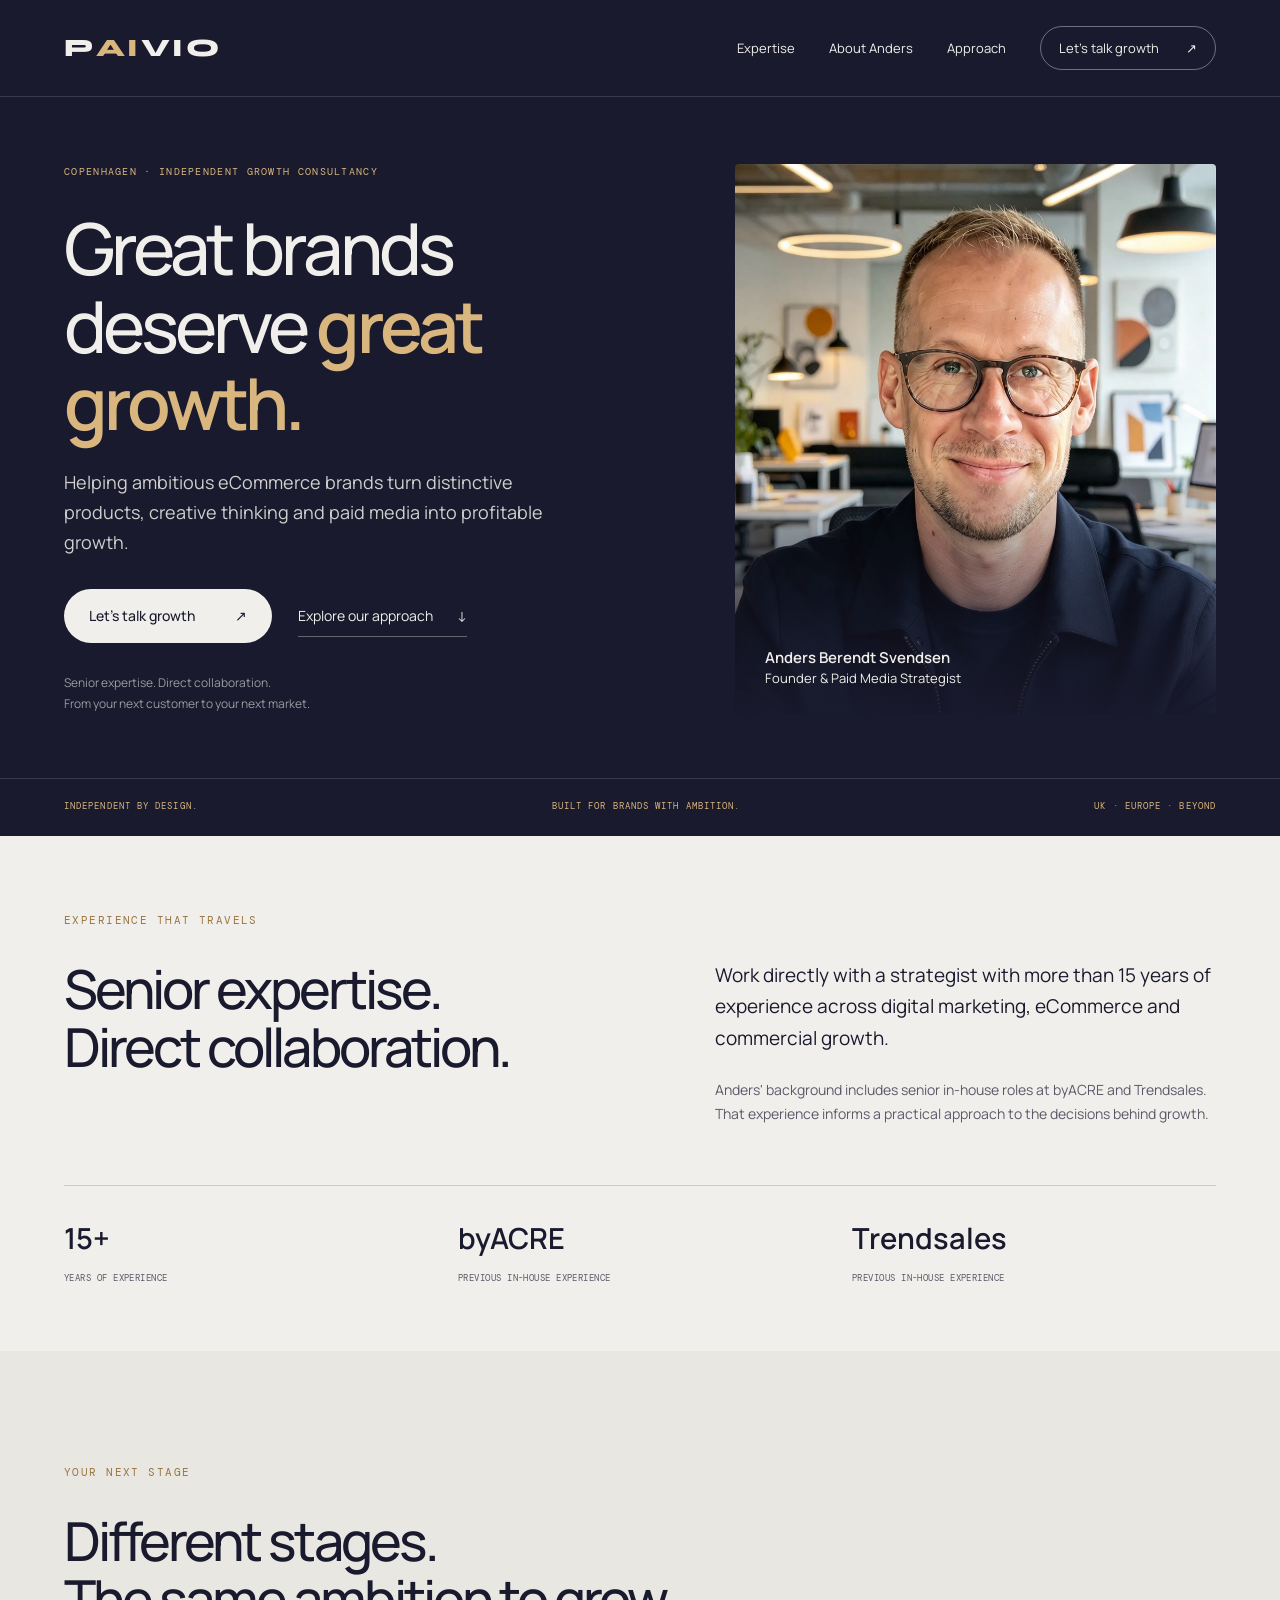
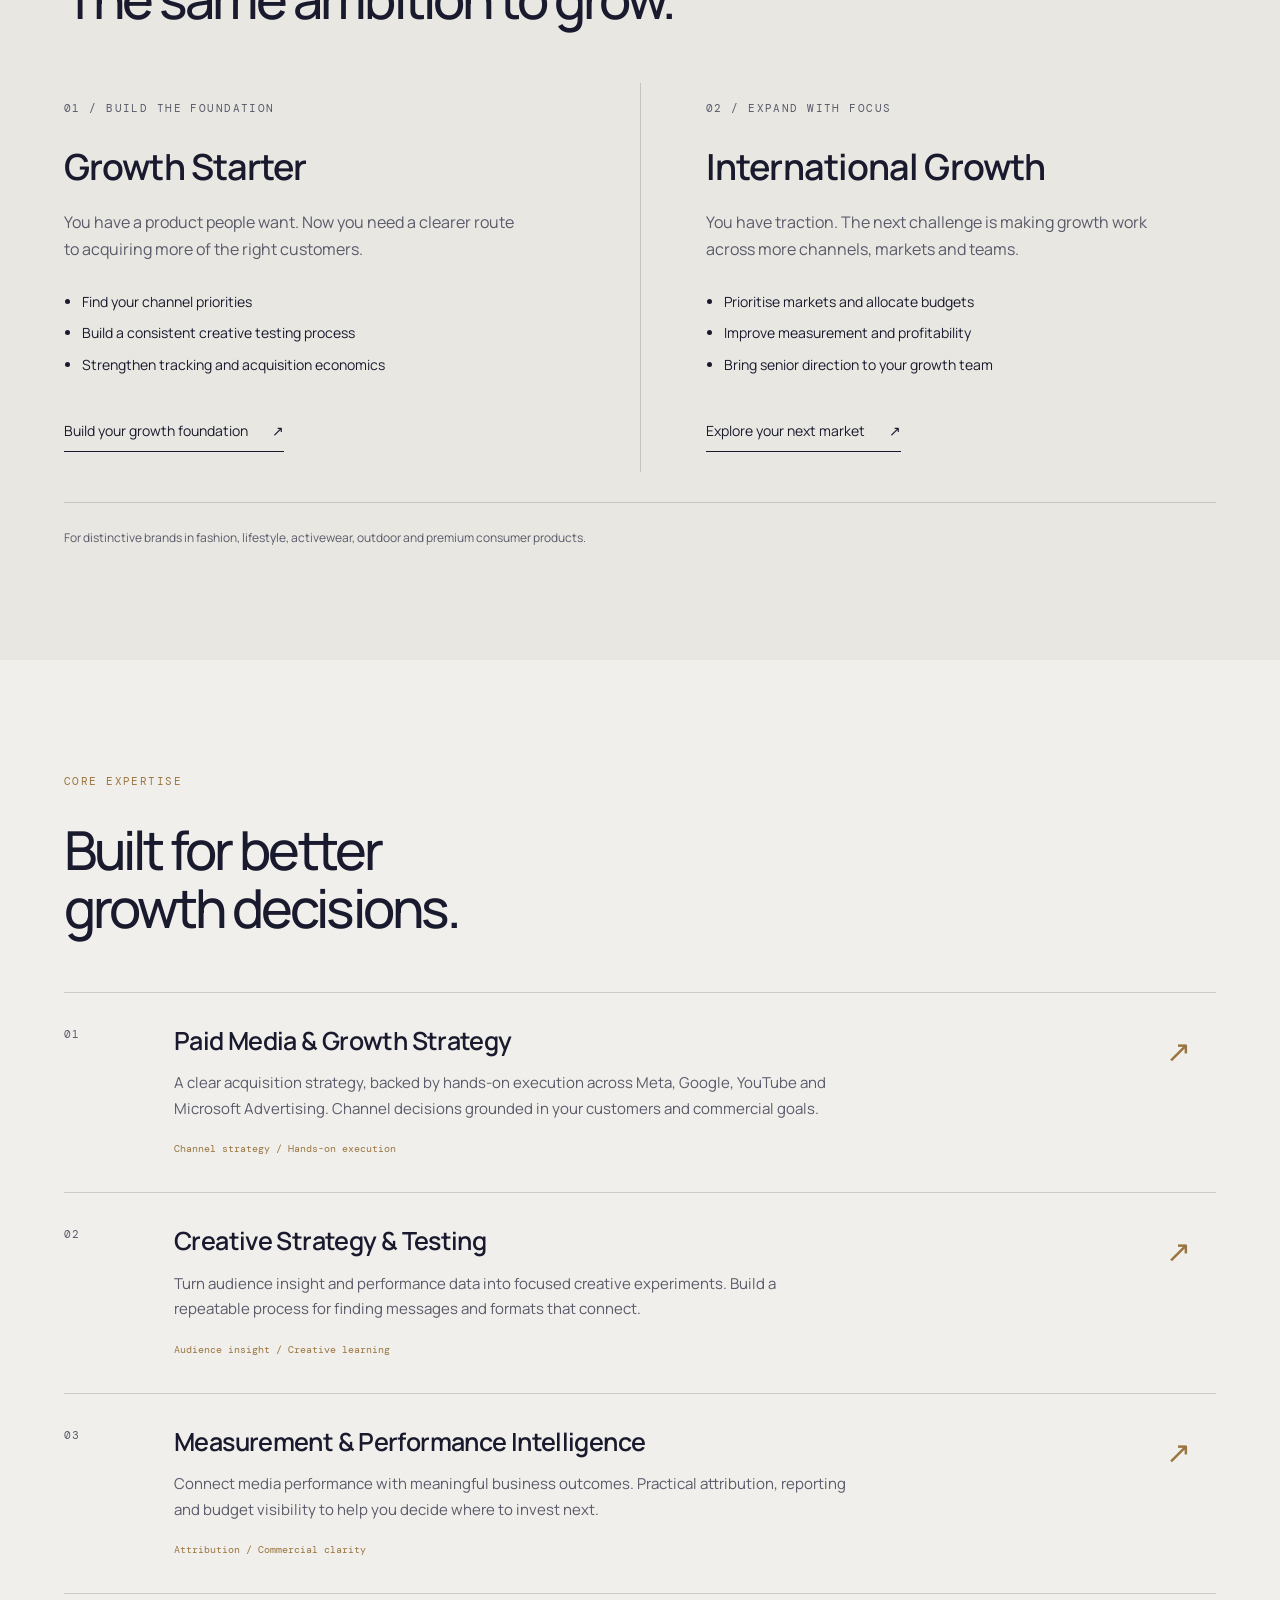
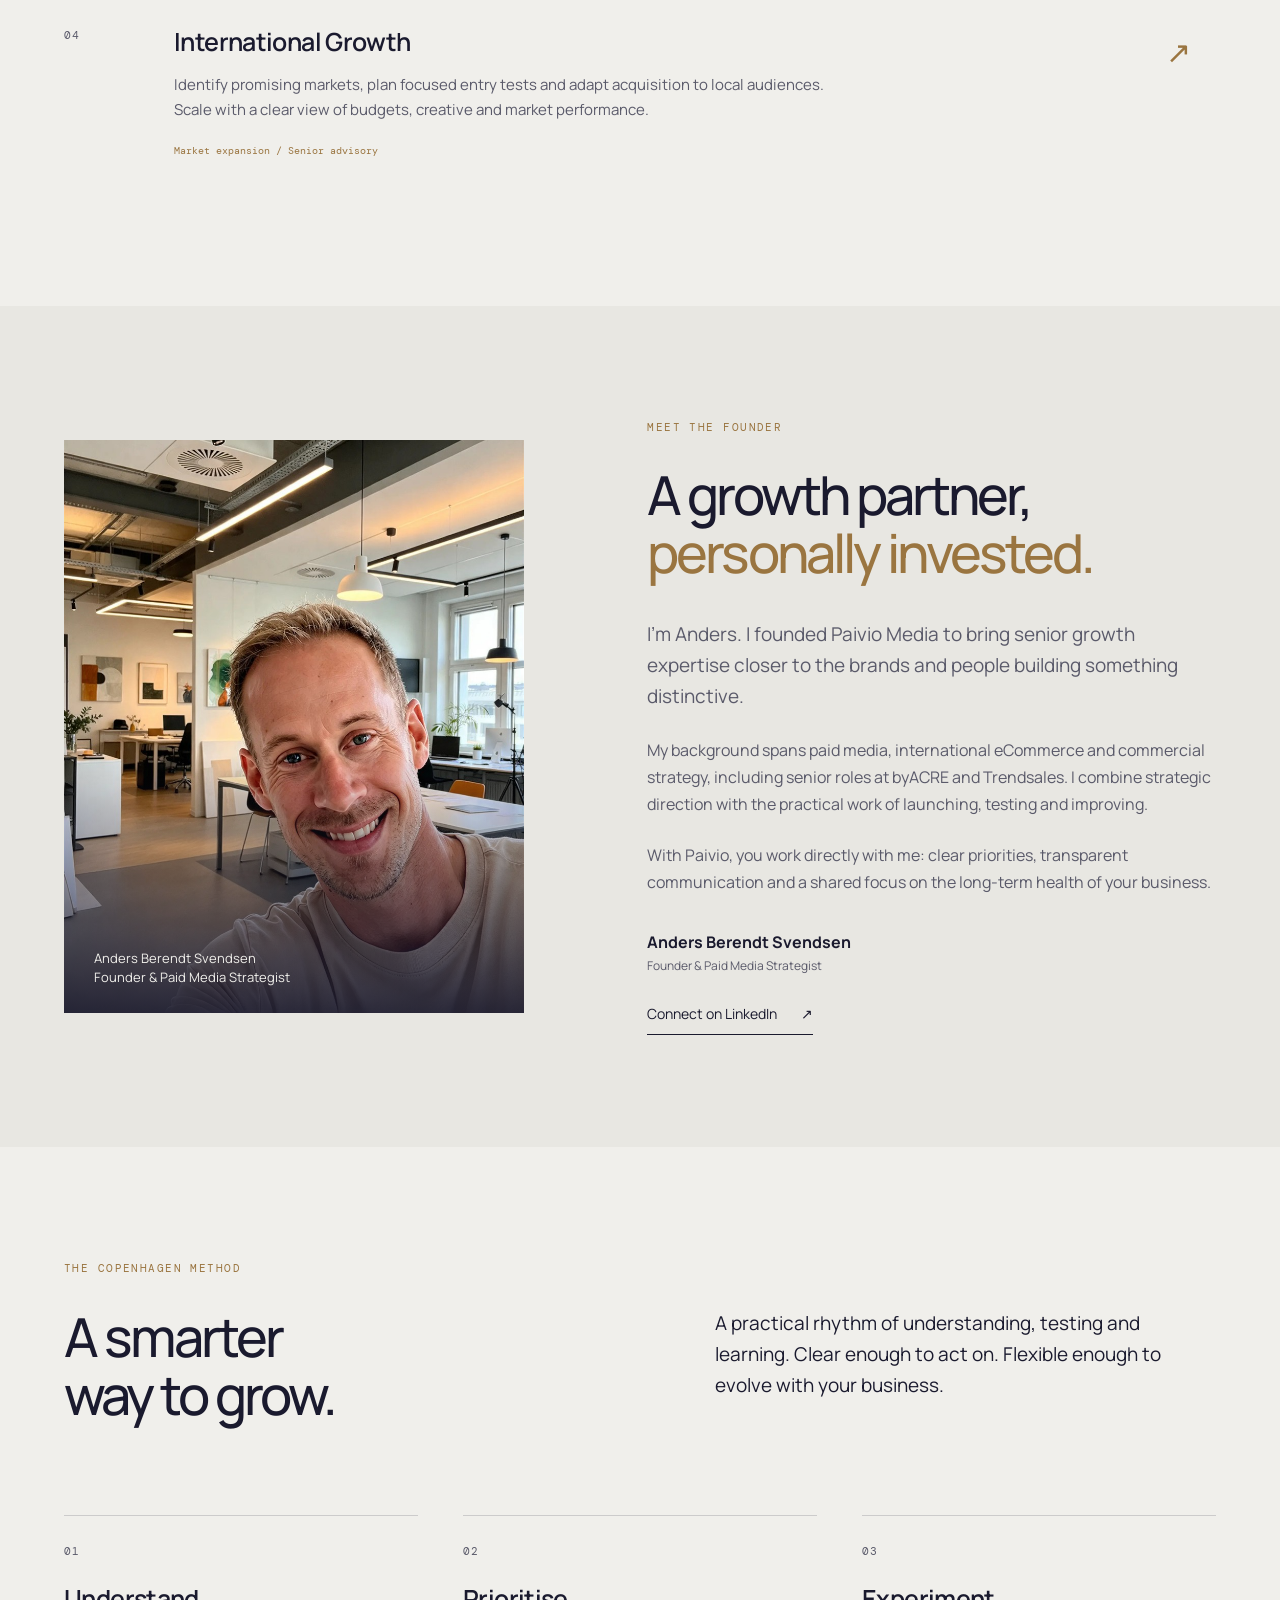
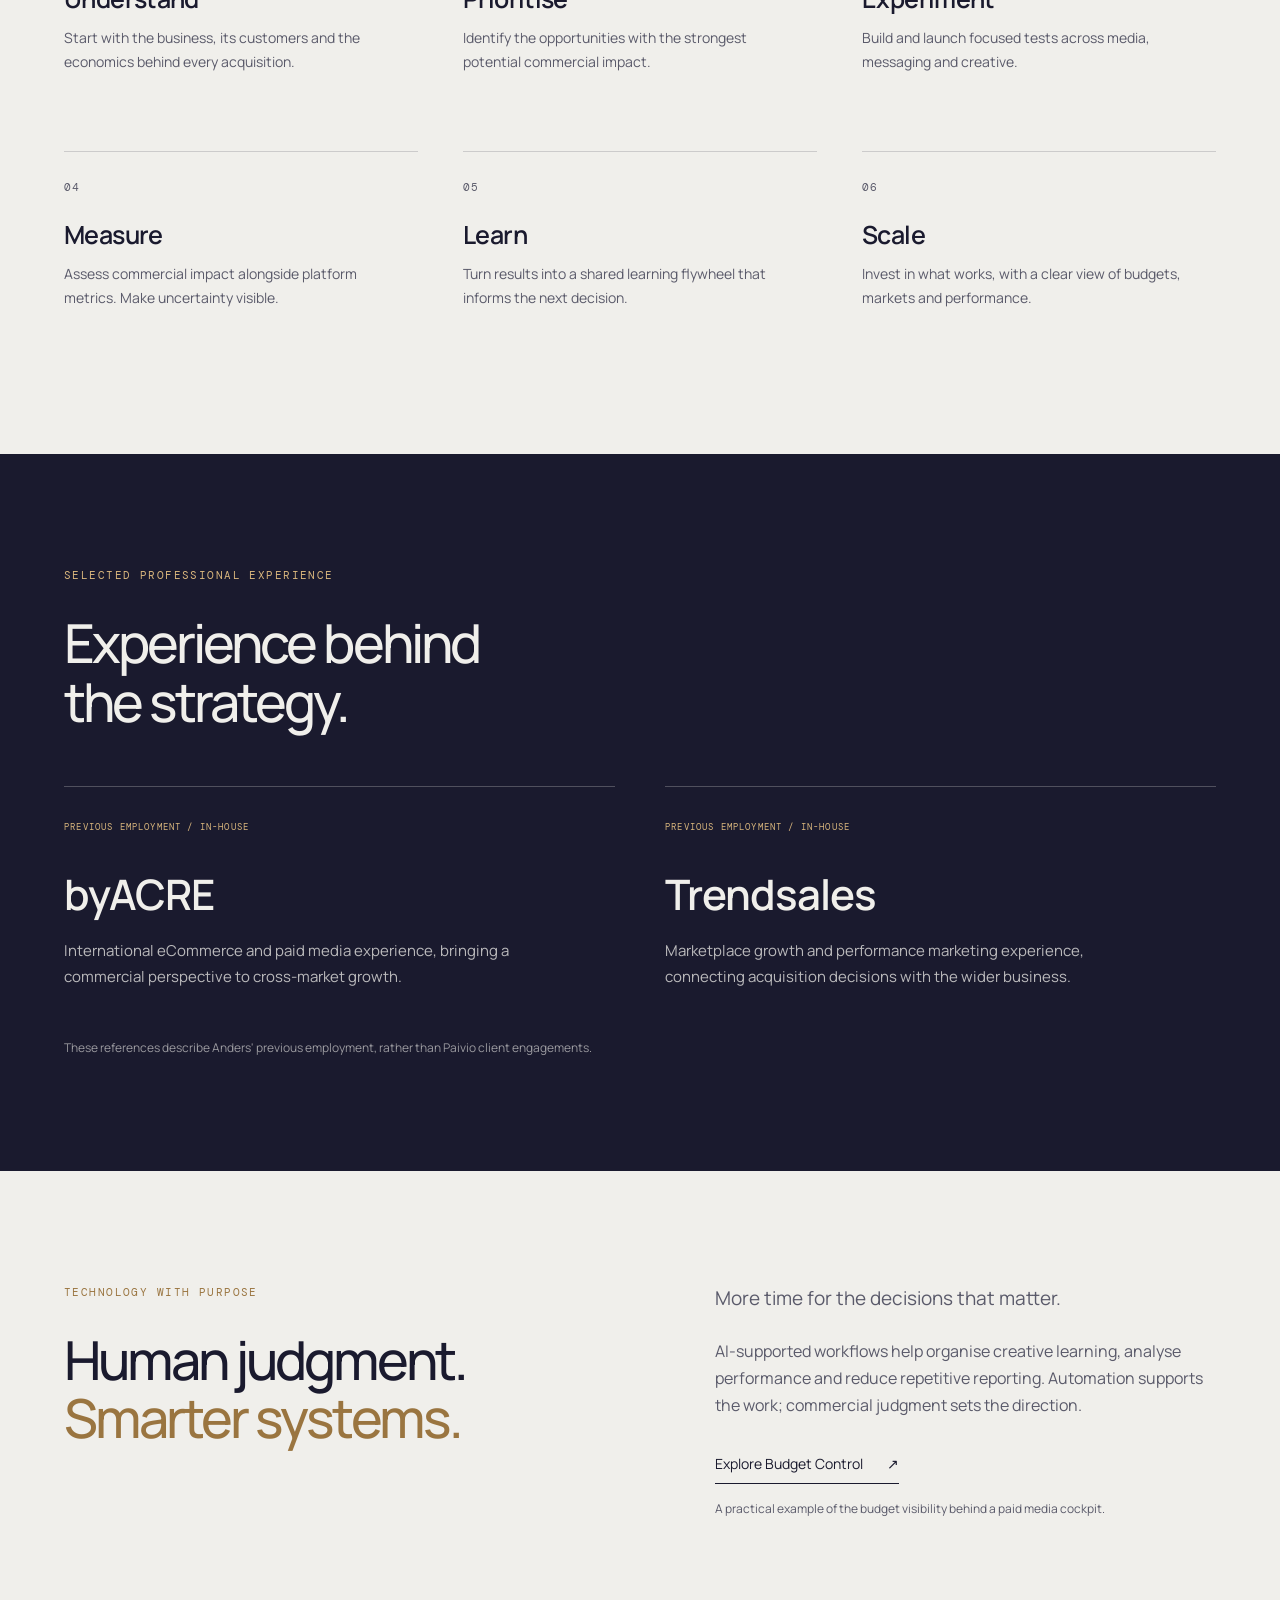
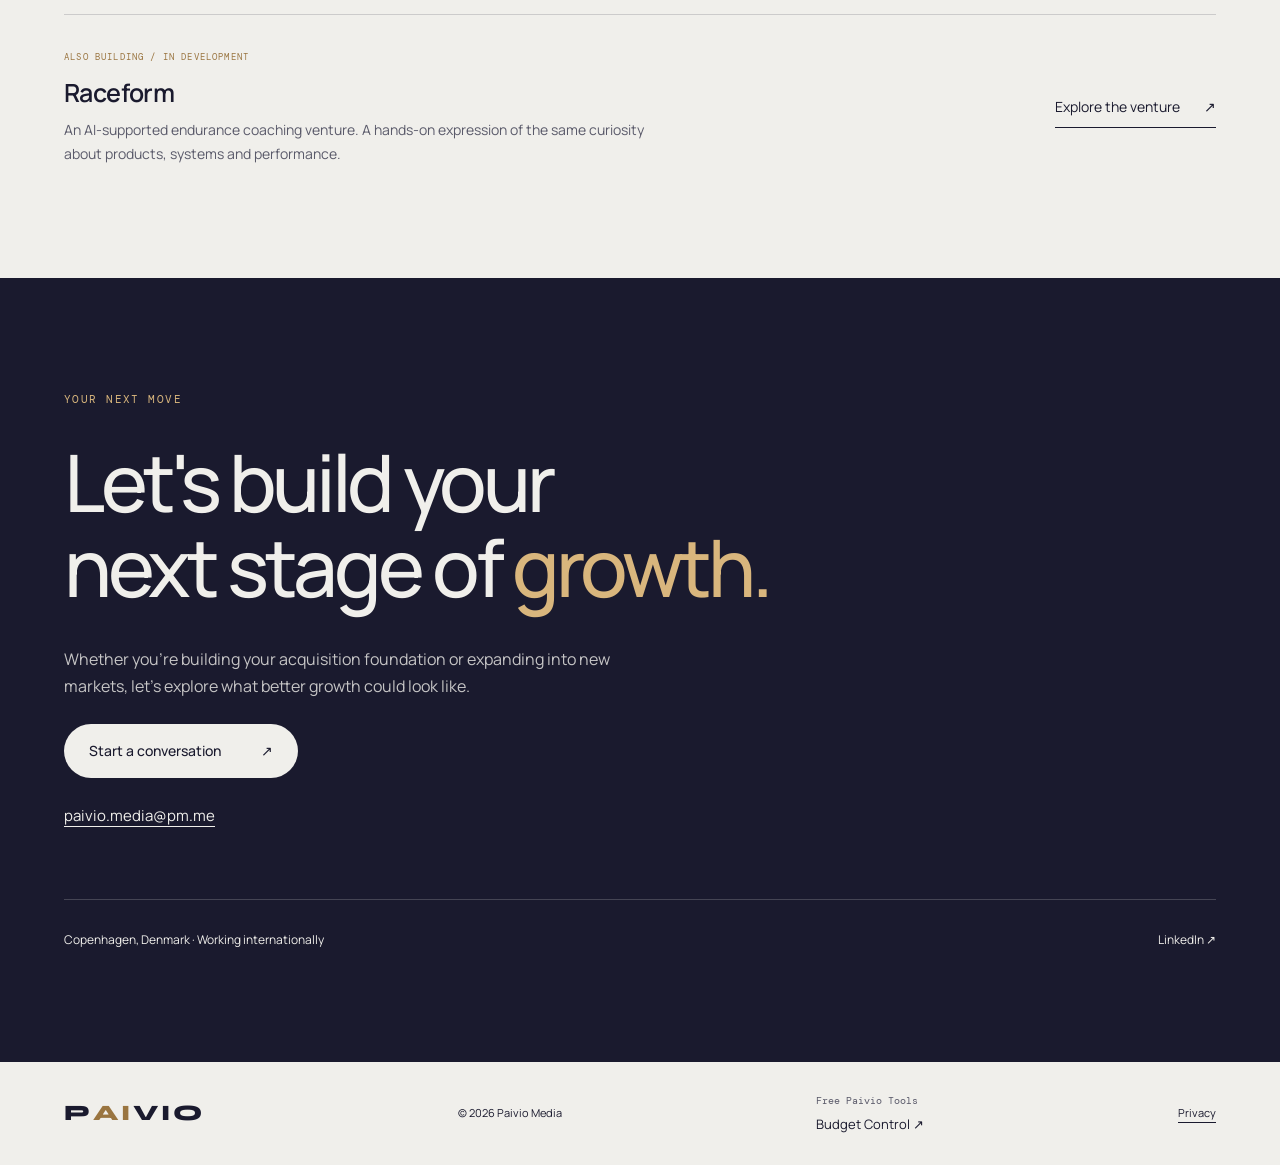
==== index.html @ 99020d85 "Add Free Paivio Tools footer link to Budget Control" ====
<!DOCTYPE html>
<html lang="en">
<head>
<meta charset="UTF-8">
<meta name="viewport" content="width=device-width, initial-scale=1.0">
<title>Paivio Media — Independent eCommerce Growth Consultancy</title>
<meta name="description" content="Founder-led paid media consultancy in Copenhagen. Senior eCommerce growth strategy, creative testing and international expansion for ambitious DTC brands.">
<link rel="icon" href="/favicon.png" type="image/png" sizes="512x512">
<link rel="shortcut icon" href="/favicon.png" type="image/png">
<link rel="apple-touch-icon" href="/apple-touch-icon.png">
<link rel="preconnect" href="https://fonts.googleapis.com">
<link href="https://fonts.googleapis.com/css2?family=Syne:wght@800&family=Manrope:wght@400;500;600;700;800&family=DM+Mono:wght@300;400&display=swap" rel="stylesheet">
<link rel="canonical" href="https://paiviomedia.com/">
<meta property="og:title" content="Paivio Media — Great brands deserve great growth.">
<meta property="og:description" content="Independent growth consultancy for ambitious eCommerce brands. Work directly with Anders Berendt Svendsen.">
<meta property="og:type" content="website"><meta property="og:url" content="https://paiviomedia.com/">
<meta name="twitter:card" content="summary">
<link rel="stylesheet" href="/assets/homepage.css">
<script type="application/ld+json">{"@context":"https://schema.org","@type":"Organization","name":"Paivio Media","url":"https://paiviomedia.com/","email":"paivio.media@pm.me","founder":{"@type":"Person","name":"Anders Berendt Svendsen","sameAs":"https://www.linkedin.com/in/andersberendt/"},"address":{"@type":"PostalAddress","addressLocality":"Copenhagen","addressCountry":"DK"}}</script>
</head>
<body><a class="skip" href="#main">Skip to content</a>
<header><nav aria-label="Main navigation"><a class="logo" href="#" aria-label="Paivio home"><span>P</span><span class="gold">AI</span><span>VIO</span></a><button class="menu" aria-expanded="false" aria-controls="navigation">Menu <span>+</span></button><div id="navigation"><a href="#expertise">Expertise</a><a href="#about">About Anders</a><a href="#approach">Approach</a><a class="nav-cta" href="#contact">Let's talk growth <span>↗</span></a></div></nav></header>
<main id="main">
<section class="hero"><div class="hero-inner wrap"><div class="hero-copy"><p class="eyebrow">Copenhagen · Independent growth consultancy</p><h1>Great brands<br>deserve <em>great<br>growth.</em></h1><p class="intro">Helping ambitious eCommerce brands turn distinctive products, creative thinking and paid media into profitable growth.</p><div class="actions"><a class="button light" href="#contact">Let's talk growth <span>↗</span></a><a class="text-link" href="#approach">Explore our approach <span>↓</span></a></div><p class="hero-note">Senior expertise. Direct collaboration.<br>From your next customer to your next market.</p></div><figure class="portrait hero-portrait has-photo"><img src="/assets/images/anders-hero.jpg" width="900" height="1120" alt="Anders Berendt Svendsen wearing a dark shirt" fetchpriority="high"><figcaption><span>Anders Berendt Svendsen</span><span>Founder &amp; Paid Media Strategist</span></figcaption></figure></div><div class="hero-base wrap"><span>Independent by design.</span><span>Built for brands with ambition.</span><span>UK · Europe · Beyond</span></div></section>
<section class="credibility wrap"><p class="eyebrow">Experience that travels</p><div class="credibility-grid"><h2>Senior expertise.<br>Direct collaboration.</h2><div><p class="body">Work directly with a strategist with more than 15 years of experience across digital marketing, eCommerce and commercial growth.</p><p class="muted">Anders' background includes senior in-house roles at byACRE and Trendsales. That experience informs a practical approach to the decisions behind growth.</p></div></div><div class="experience-strip"><span>15+ <small>years of experience</small></span><span>byACRE <small>previous in-house experience</small></span><span>Trendsales <small>previous in-house experience</small></span></div></section>
<section class="pathways section"><div class="wrap"><p class="eyebrow">Your next stage</p><h2>Different stages.<br>The same ambition to grow.</h2><div class="path-grid"><article><span class="index">01 / Build the foundation</span><h3>Growth Starter</h3><p>You have a product people want. Now you need a clearer route to acquiring more of the right customers.</p><ul><li>Find your channel priorities</li><li>Build a consistent creative testing process</li><li>Strengthen tracking and acquisition economics</li></ul><a class="text-link" href="mailto:paivio.media@pm.me?subject=Growth%20Starter">Build your growth foundation <span>↗</span></a></article><article><span class="index">02 / Expand with focus</span><h3>International Growth</h3><p>You have traction. The next challenge is making growth work across more channels, markets and teams.</p><ul><li>Prioritise markets and allocate budgets</li><li>Improve measurement and profitability</li><li>Bring senior direction to your growth team</li></ul><a class="text-link" href="mailto:paivio.media@pm.me?subject=International%20Growth">Explore your next market <span>↗</span></a></article></div><p class="sector-note">For distinctive brands in fashion, lifestyle, activewear, outdoor and premium consumer products.</p></div></section>
<section class="expertise section wrap" id="expertise"><div class="section-heading"><p class="eyebrow">Core expertise</p><h2>Built for better<br>growth decisions.</h2></div><div class="expertise-list"><article><span class="index">01</span><div><h3>Paid Media & Growth Strategy</h3><p>A clear acquisition strategy, backed by hands-on execution across Meta, Google, YouTube and Microsoft Advertising. Channel decisions grounded in your customers and commercial goals.</p><small>Channel strategy / Hands-on execution</small></div><span class="expertise-mark" aria-hidden="true">↗</span></article><article><span class="index">02</span><div><h3>Creative Strategy & Testing</h3><p>Turn audience insight and performance data into focused creative experiments. Build a repeatable process for finding messages and formats that connect.</p><small>Audience insight / Creative learning</small></div><span class="expertise-mark" aria-hidden="true">↗</span></article><article><span class="index">03</span><div><h3>Measurement & Performance Intelligence</h3><p>Connect media performance with meaningful business outcomes. Practical attribution, reporting and budget visibility to help you decide where to invest next.</p><small>Attribution / Commercial clarity</small></div><span class="expertise-mark" aria-hidden="true">↗</span></article><article><span class="index">04</span><div><h3>International Growth</h3><p>Identify promising markets, plan focused entry tests and adapt acquisition to local audiences. Scale with a clear view of budgets, creative and market performance.</p><small>Market expansion / Senior advisory</small></div><span class="expertise-mark" aria-hidden="true">↗</span></article></div></section>
<section class="founder section" id="about"><div class="wrap founder-grid"><figure class="portrait secondary has-photo"><img src="/assets/images/anders-founder.jpg" width="900" height="1120" alt="Anders Berendt Svendsen smiling, wearing a light shirt" loading="lazy"><figcaption><span>Anders Berendt Svendsen</span><span>Founder &amp; Paid Media Strategist</span></figcaption></figure><div><p class="eyebrow">Meet the founder</p><h2>A growth partner,<br><em>personally invested.</em></h2><p class="body">I'm Anders. I founded Paivio Media to bring senior growth expertise closer to the brands and people building something distinctive.</p><p>My background spans paid media, international eCommerce and commercial strategy, including senior roles at byACRE and Trendsales. I combine strategic direction with the practical work of launching, testing and improving.</p><p>With Paivio, you work directly with me: clear priorities, transparent communication and a shared focus on the long-term health of your business.</p><div class="signature"><strong>Anders Berendt Svendsen</strong><span>Founder &amp; Paid Media Strategist</span></div><a class="text-link" href="https://www.linkedin.com/in/andersberendt/" target="_blank" rel="noopener noreferrer">Connect on LinkedIn <span>↗</span></a></div></div></section>
<section class="approach section wrap" id="approach"><p class="eyebrow">The Copenhagen Method</p><div class="section-heading split"><h2>A smarter<br>way to grow.</h2><p class="body">A practical rhythm of understanding, testing and learning. Clear enough to act on. Flexible enough to evolve with your business.</p></div><ol class="method-grid"><li><span class="index">01</span><h3>Understand</h3><p>Start with the business, its customers and the economics behind every acquisition.</p></li><li><span class="index">02</span><h3>Prioritise</h3><p>Identify the opportunities with the strongest potential commercial impact.</p></li><li><span class="index">03</span><h3>Experiment</h3><p>Build and launch focused tests across media, messaging and creative.</p></li><li><span class="index">04</span><h3>Measure</h3><p>Assess commercial impact alongside platform metrics. Make uncertainty visible.</p></li><li><span class="index">05</span><h3>Learn</h3><p>Turn results into a shared learning flywheel that informs the next decision.</p></li><li><span class="index">06</span><h3>Scale</h3><p>Invest in what works, with a clear view of budgets, markets and performance.</p></li></ol></section>
<section class="work section"><div class="wrap"><p class="eyebrow">Selected professional experience</p><h2>Experience behind<br>the strategy.</h2><div class="work-grid"><article><span class="index">Previous employment / In-house</span><h3>byACRE</h3><p>International eCommerce and paid media experience, bringing a commercial perspective to cross-market growth.</p></article><article><span class="index">Previous employment / In-house</span><h3>Trendsales</h3><p>Marketplace growth and performance marketing experience, connecting acquisition decisions with the wider business.</p></article></div><p class="muted work-note">These references describe Anders' previous employment, rather than Paivio client engagements.</p></div></section>
<section class="systems section wrap"><div class="split"><div><p class="eyebrow">Technology with purpose</p><h2>Human judgment.<br><em>Smarter systems.</em></h2></div><div><p class="body">More time for the decisions that matter.</p><p>AI-supported workflows help organise creative learning, analyse performance and reduce repetitive reporting. Automation supports the work; commercial judgment sets the direction.</p><a class="text-link" href="/budget-control/">Explore Budget Control <span>↗</span></a><p class="tool-note">A practical example of the budget visibility behind a paid media cockpit.</p></div></div><aside class="venture"><div><p class="eyebrow">Also building / In development</p><h3>Raceform</h3><p>An AI-supported endurance coaching venture. A hands-on expression of the same curiosity about products, systems and performance.</p></div><a class="text-link" href="https://raceform.app/" target="_blank" rel="noopener noreferrer">Explore the venture <span>↗</span></a></aside></section>
<section class="contact section" id="contact"><div class="wrap"><p class="eyebrow">Your next move</p><h2>Let's build your<br>next stage of <em>growth.</em></h2><p>Whether you're building your acquisition foundation or expanding into new markets, let's explore what better growth could look like.</p><a class="button light" href="mailto:paivio.media@pm.me">Start a conversation <span>↗</span></a><a class="email" href="mailto:paivio.media@pm.me">paivio.media@pm.me</a><div class="contact-bottom"><span>Copenhagen, Denmark · Working internationally</span><a href="https://www.linkedin.com/in/andersberendt/" target="_blank" rel="noopener noreferrer">LinkedIn ↗</a></div></div></section>
</main><footer class="wrap"><a class="logo" href="#" aria-label="Paivio home"><span>P</span><span class="gold">AI</span><span>VIO</span></a><span>© 2026 Paivio Media</span><div class="footer-tools"><span>Free Paivio Tools</span><a href="/budget-control/">Budget Control ↗</a></div><a href="/privacy/">Privacy</a></footer>
<script src="/assets/homepage.js" defer></script></body></html>
---- assets/homepage.css ----
:root{--navy:#1a1a2e;--paper:#f0efeb;--soft:#e8e7e2;--gold:#d9b67d;--bronze:#9a7540;--muted:#5a5a6a;--line:rgba(26,26,46,.17)}*{box-sizing:border-box}html{scroll-behavior:smooth;scroll-padding-top:100px}body{margin:0;background:var(--paper);color:var(--navy);font-family:'Manrope',sans-serif;line-height:1.7}a{color:inherit;text-underline-offset:5px}button,a{-webkit-tap-highlight-color:transparent}a:focus-visible,button:focus-visible{outline:3px solid var(--bronze);outline-offset:6px}img{max-width:100%;display:block}.wrap{max-width:1376px;margin:auto;padding-left:64px;padding-right:64px}.section{padding-top:112px;padding-bottom:112px}.eyebrow,.index{font-family:'DM Mono',monospace;font-size:11px;letter-spacing:.13em;text-transform:uppercase}.eyebrow{color:var(--bronze);margin:0 0 30px}.index{color:var(--muted)}h1,h2,h3{font-family:'Manrope',sans-serif}.logo{font-family:'Syne',sans-serif}h1,h2,h3,p,figure{margin-top:0}h1,h2{letter-spacing:-.045em;line-height:1.05}h2{font-size:clamp(34px,4.2vw,58px);font-weight:600;margin-bottom:36px}h3{font-size:25px;line-height:1.25;letter-spacing:-.025em}em{font-style:normal;color:var(--bronze)}p{margin-bottom:24px}header{background:var(--navy);color:var(--paper)}nav{max-width:1376px;margin:auto;padding:26px 64px;display:flex;align-items:center;justify-content:space-between;border-bottom:1px solid rgba(240,239,235,.15)}.logo{display:inline-flex;text-decoration:none;font-weight:800;font-size:25px;letter-spacing:.1em}.gold{color:var(--gold)}#navigation{display:flex;align-items:center;gap:34px}#navigation a{font-size:13px;text-decoration:none}.nav-cta{border:1px solid rgba(240,239,235,.4);padding:10px 18px;border-radius:999px}.nav-cta span{margin-left:24px}.menu{display:none}.hero{background:var(--navy);color:var(--paper)}.hero-inner{display:grid;grid-template-columns:1.25fr 1fr;gap:70px;padding-top:66px;padding-bottom:64px;align-items:center}.hero .eyebrow{color:var(--gold);font-size:10px}.hero h1{font-size:clamp(48px,6.1vw,86px);font-weight:700;margin-bottom:26px}.hero h1 em{color:var(--gold)}.intro{font-size:18px;max-width:500px;color:#f0efeb;opacity:.85;line-height:1.65}.actions{display:flex;align-items:center;gap:26px;flex-wrap:wrap;margin-top:32px}.button{display:inline-flex;align-items:center;gap:40px;padding:15px 25px;border-radius:999px;text-decoration:none;font-weight:500;font-size:14px;transition:transform .2s}.button:hover{transform:translateY(-3px)}.light{background:var(--paper);color:var(--navy)}.text-link{display:inline-flex;align-items:center;justify-content:space-between;gap:24px;text-decoration:none;border-bottom:1px solid;padding:8px 0;font-size:14px}.hero .text-link{border-color:rgba(240,239,235,.35)}.hero-note{font-size:12px;margin:30px 0 0;opacity:.6}.portrait{position:relative;margin:0;overflow:hidden;background:var(--navy)}.hero-portrait{border-radius:180px 180px 4px 4px}.portrait img{width:100%;height:100%;object-fit:cover}.hero-portrait img{max-height:550px;object-fit:cover}.portrait figcaption{position:absolute;bottom:25px;left:30px;right:25px;color:var(--paper);font-size:13px;line-height:1.5}.portrait figcaption span{display:block}.portrait small{display:block;font-size:10px;opacity:.65;margin-top:10px}.hero-base{display:flex;justify-content:space-between;font-family:'DM Mono',monospace;text-transform:uppercase;font-size:9px;letter-spacing:.12em;padding-top:20px;padding-bottom:22px;border-top:1px solid rgba(240,239,235,.15);color:var(--gold)}.credibility{padding-top:75px;padding-bottom:65px}.credibility-grid,.split{display:grid;grid-template-columns:1.1fr 1fr;gap:100px}.body{font-size:19px;line-height:1.65}.muted{font-size:14px;color:var(--muted)}.experience-strip{display:grid;grid-template-columns:repeat(3,1fr);border-top:1px solid var(--line);padding-top:28px;margin-top:35px;gap:30px}.experience-strip>span{font-family:'Manrope',sans-serif;font-size:29px;font-weight:600}.experience-strip small{display:block;font-family:'DM Mono',monospace;font-weight:400;font-size:9px;text-transform:uppercase;letter-spacing:.05em;color:var(--muted);margin-top:8px}.pathways{background:var(--soft)}.path-grid{display:grid;grid-template-columns:1fr 1fr;margin-top:55px}.path-grid article{padding:10px 65px 20px 0}.path-grid article+article{border-left:1px solid var(--line);padding-left:65px;padding-right:0}.path-grid h3{font-size:36px;margin-top:24px;margin-bottom:20px}.path-grid p{max-width:450px;color:var(--muted)}ul{padding-left:18px;margin:26px 0;font-size:14px}li{padding-bottom:8px}.sector-note{font-size:12px;border-top:1px solid var(--line);padding-top:25px;margin:30px 0 0;color:var(--muted)}.expertise-list{margin-top:55px}.expertise-list article{display:grid;grid-template-columns:90px 1fr 50px;border-top:1px solid var(--line);padding:32px 0;gap:20px}.expertise-list h3{margin-bottom:14px}.expertise-list p{max-width:680px;color:var(--muted);font-size:15px;margin-bottom:12px}.expertise-list small{font-family:'DM Mono',monospace;font-size:10px;color:var(--bronze)}.expertise-mark{font-size:30px;color:var(--bronze)}.founder{background:var(--soft)}.founder-grid{display:grid;grid-template-columns:.85fr 1fr;gap:100px;align-items:center}.secondary{max-width:460px}.founder p:not(.eyebrow){color:var(--muted)}.signature{margin:32px 0 18px}.signature strong,.signature span{display:block}.signature span{font-size:12px;color:var(--muted)}.method-grid{display:grid;grid-template-columns:repeat(3,1fr);list-style:none;padding:0;gap:45px;margin:55px 0 0}.method-grid li{border-top:1px solid var(--line);padding-top:20px}.method-grid h3{margin:20px 0 12px}.method-grid p{font-size:14px;color:var(--muted);max-width:320px}.work{background:var(--navy);color:var(--paper)}.work .eyebrow{color:var(--gold)}.work-grid{display:grid;grid-template-columns:1fr 1fr;gap:50px;margin-top:55px}.work-grid article{border-top:1px solid rgba(240,239,235,.25);padding-top:24px}.work-grid .index{color:var(--gold);font-size:9px}.work-grid h3{font-size:42px;margin:30px 0 18px}.work-grid p{opacity:.75;max-width:450px;font-size:15px}.work-note{color:var(--paper);opacity:.6;font-size:12px;margin:25px 0 0}.systems .split>div>p:not(.eyebrow){color:var(--muted)}.tool-note{font-size:12px;margin-top:15px}.venture{border-top:1px solid var(--line);margin-top:70px;padding-top:35px;display:flex;align-items:center;justify-content:space-between;gap:50px}.venture .eyebrow{font-size:9px;margin-bottom:12px}.venture h3{margin-bottom:10px}.venture p:last-child{font-size:14px;color:var(--muted);max-width:590px;margin-bottom:0}.venture>a{white-space:nowrap}.contact{background:var(--navy);color:var(--paper)}.contact .eyebrow,.contact em{color:var(--gold)}.contact h2{font-size:clamp(40px,6.2vw,82px)}.contact p:not(.eyebrow){max-width:560px;opacity:.8}.email{display:block;width:fit-content;margin-top:25px;font-size:15px}.contact-bottom{display:flex;justify-content:space-between;border-top:1px solid rgba(240,239,235,.2);padding-top:30px;margin-top:70px;font-size:12px}.contact-bottom a{text-decoration:none}footer{display:flex;align-items:center;justify-content:space-between;padding-top:30px;padding-bottom:30px}footer span,footer>a:last-child{font-size:11px}footer .logo span{font-size:22px}footer .gold{color:var(--bronze)}.skip{position:fixed;top:-100px;left:20px;z-index:10;background:var(--paper);color:var(--navy);padding:10px}.skip:focus{top:10px}
@media(min-width:1500px){.hero-inner{padding-top:85px;padding-bottom:85px}}
@media(max-width:1000px){.wrap{padding-left:32px;padding-right:32px}nav{padding-left:32px;padding-right:32px}.hero-inner{gap:30px}.hero h1{font-size:58px}.hero .actions{gap:15px}.hero-portrait{border-radius:140px 140px 0 0}.split,.credibility-grid,.founder-grid{gap:45px}.section{padding-top:80px;padding-bottom:80px}#navigation{gap:20px}}
@media(max-width:700px){.wrap{padding-left:24px;padding-right:24px}.section{padding-top:65px;padding-bottom:65px}nav{padding:20px 24px;position:relative;flex-wrap:wrap}.menu{display:flex;gap:25px;border:0;background:none;color:var(--paper);font:inherit;font-size:13px;padding:8px}#navigation{display:none;width:100%;padding:25px 0 5px;align-items:stretch}#navigation.open{display:flex;flex-direction:column;gap:20px}#navigation .nav-cta{width:fit-content}.hero-inner{grid-template-columns:1fr;padding-top:45px;gap:35px;padding-bottom:35px}.hero h1{font-size:clamp(45px,12vw,75px)}.hero .eyebrow{font-size:9px;letter-spacing:.08em}.intro{font-size:17px}.hero-note{margin-top:25px}.hero-portrait{max-width:430px;width:100%;justify-self:center}.hero-portrait img{max-height:420px}.hero-base{font-size:8px;gap:15px}.hero-base span:nth-child(2){display:none}.credibility{padding-top:50px;padding-bottom:50px}.credibility-grid,.split,.founder-grid{grid-template-columns:1fr;gap:15px}.experience-strip{gap:15px}.experience-strip>span{font-size:21px}.experience-strip small{font-size:8px;line-height:1.6}.path-grid{grid-template-columns:1fr;margin-top:30px}.path-grid article{padding:0 0 30px}.path-grid article+article{border-left:0;border-top:1px solid var(--line);padding:30px 0 0}.path-grid h3{font-size:30px}.expertise-list{margin-top:30px}.expertise-list article{grid-template-columns:25px 1fr;gap:14px}.expertise-mark{display:none}.expertise-list h3{font-size:23px}.secondary{margin-bottom:30px;max-width:380px}.secondary img{max-height:420px}.method-grid{grid-template-columns:1fr 1fr;gap:25px;margin-top:30px}.method-grid h3{font-size:22px}.work-grid{grid-template-columns:1fr;gap:25px;margin-top:30px}.work-grid h3{font-size:34px;margin-top:20px}.venture{flex-direction:column;align-items:flex-start;gap:20px;margin-top:40px}.contact-bottom{flex-direction:column;gap:16px;margin-top:45px}footer{gap:20px}h2{margin-bottom:25px}.body{font-size:18px}}
@media(prefers-reduced-motion:reduce){html{scroll-behavior:auto}*,*::before,*::after{transition:none!important;animation:none!important}}

/* Refined typography; existing wordmark retains Syne. */
h1,h2{letter-spacing:-.055em;line-height:1.08}h2{font-weight:500}h3{font-weight:600}.hero h1{font-weight:500;font-size:clamp(48px,5.6vw,78px)}.hero h1 em{font-weight:600}.hero-portrait.has-photo{height:550px;border-radius:4px;isolation:isolate}.hero-portrait.has-photo img{position:absolute;top:-9%;left:0;width:100%;height:109%;max-height:none;object-fit:cover;object-position:center 45%}.hero-portrait.has-photo:after{content:'';position:absolute;inset:55% 0 0;background:linear-gradient(transparent,rgba(26,26,46,.9));z-index:0}.hero-portrait.has-photo figcaption{z-index:1}.hero-portrait.has-photo figcaption span:first-child{font-weight:600;font-size:15px}@media(max-width:1000px){.hero h1{font-size:clamp(44px,6vw,62px)}.hero-portrait.has-photo{height:510px}}@media(max-width:700px){.hero h1{font-size:clamp(44px,11.7vw,70px)}.hero-portrait.has-photo{height:470px}.hero-portrait.has-photo img{object-position:center center}}

.hero-portrait.has-photo img{top:0;height:100%;object-position:center 30%}
.secondary.has-photo{isolation:isolate}.secondary.has-photo:after{content:"";position:absolute;inset:55% 0 0;background:linear-gradient(transparent,rgba(26,26,46,.9));z-index:0}.secondary.has-photo figcaption{z-index:1}.secondary.has-photo img{object-position:center 60%}
.footer-tools{display:flex;flex-direction:column;gap:4px}.footer-tools>span{font-family:"DM Mono",monospace;font-size:10px;color:var(--muted)}.footer-tools>a{font-size:13px;text-decoration:none}.footer-tools>a:hover{text-decoration:underline}@media(max-width:700px){footer{flex-wrap:wrap}.footer-tools{order:4;flex-basis:100%;border-top:1px solid var(--line);padding-top:18px}}
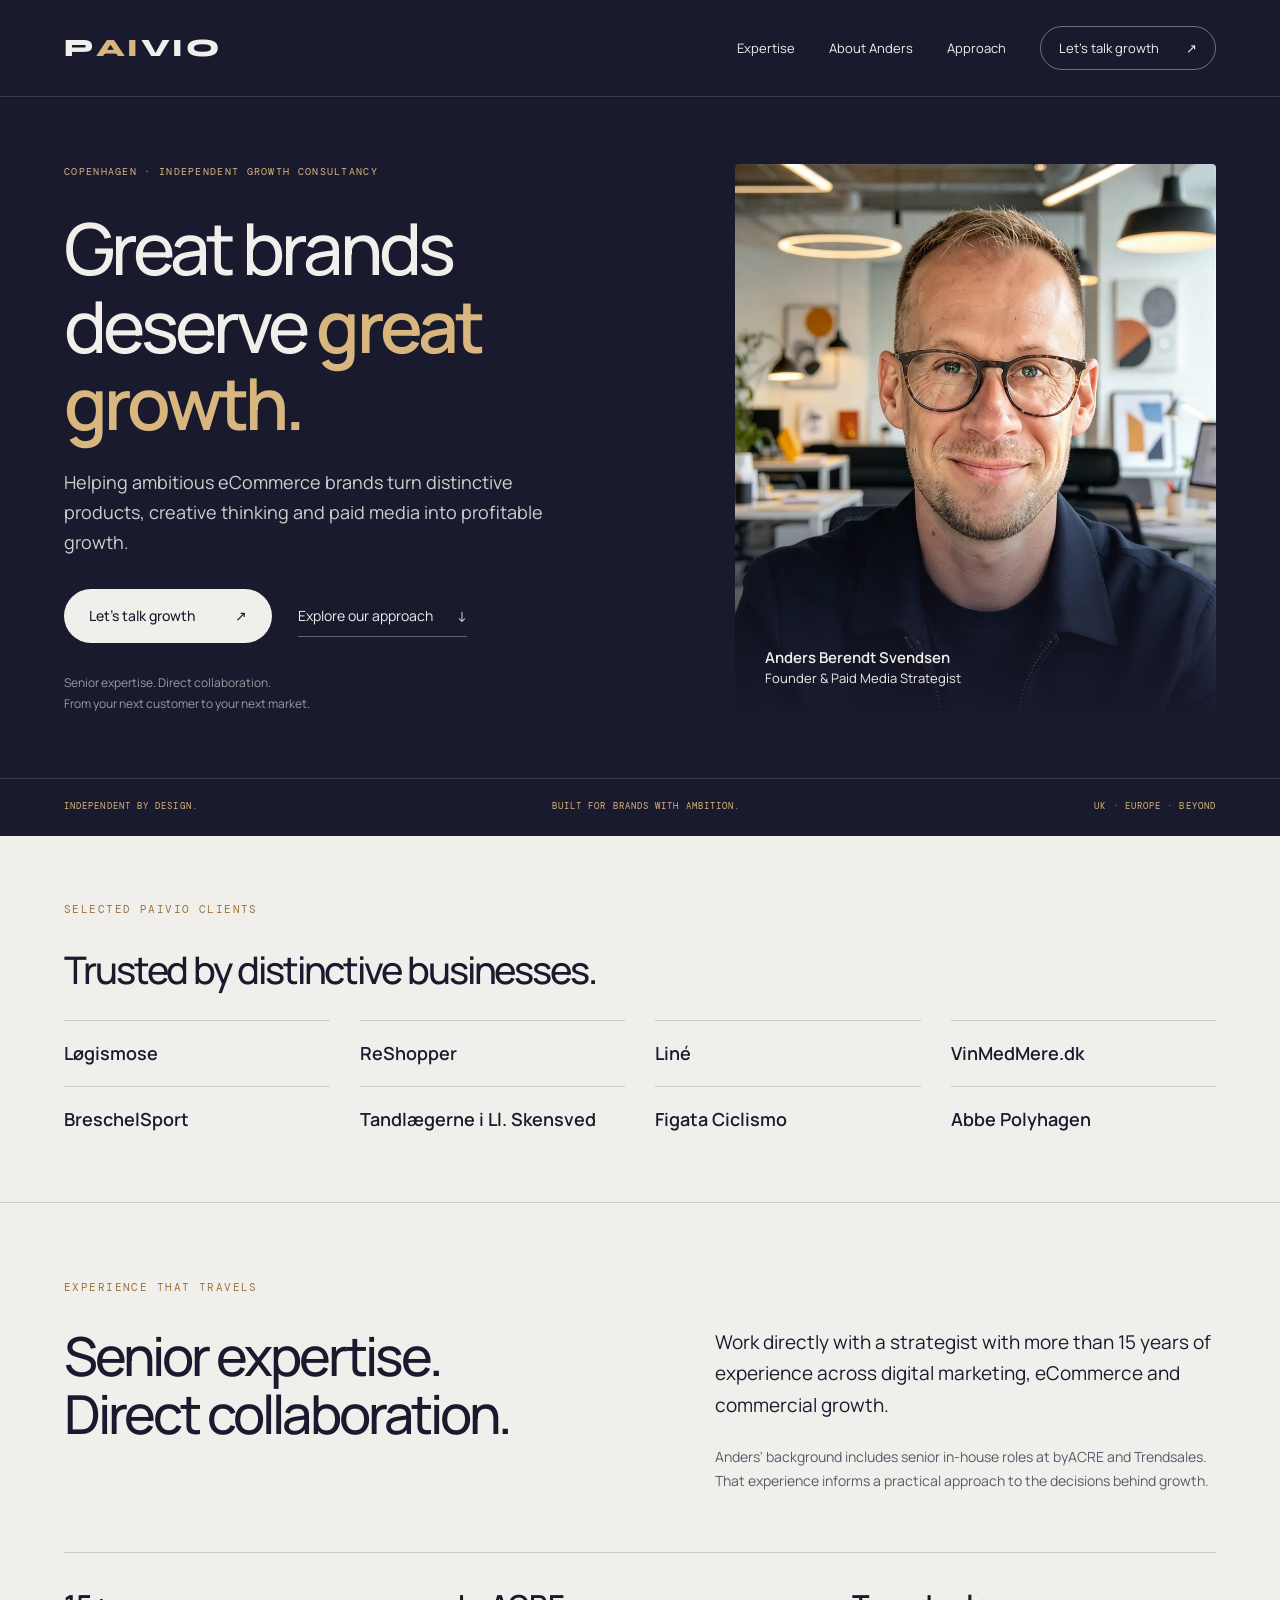
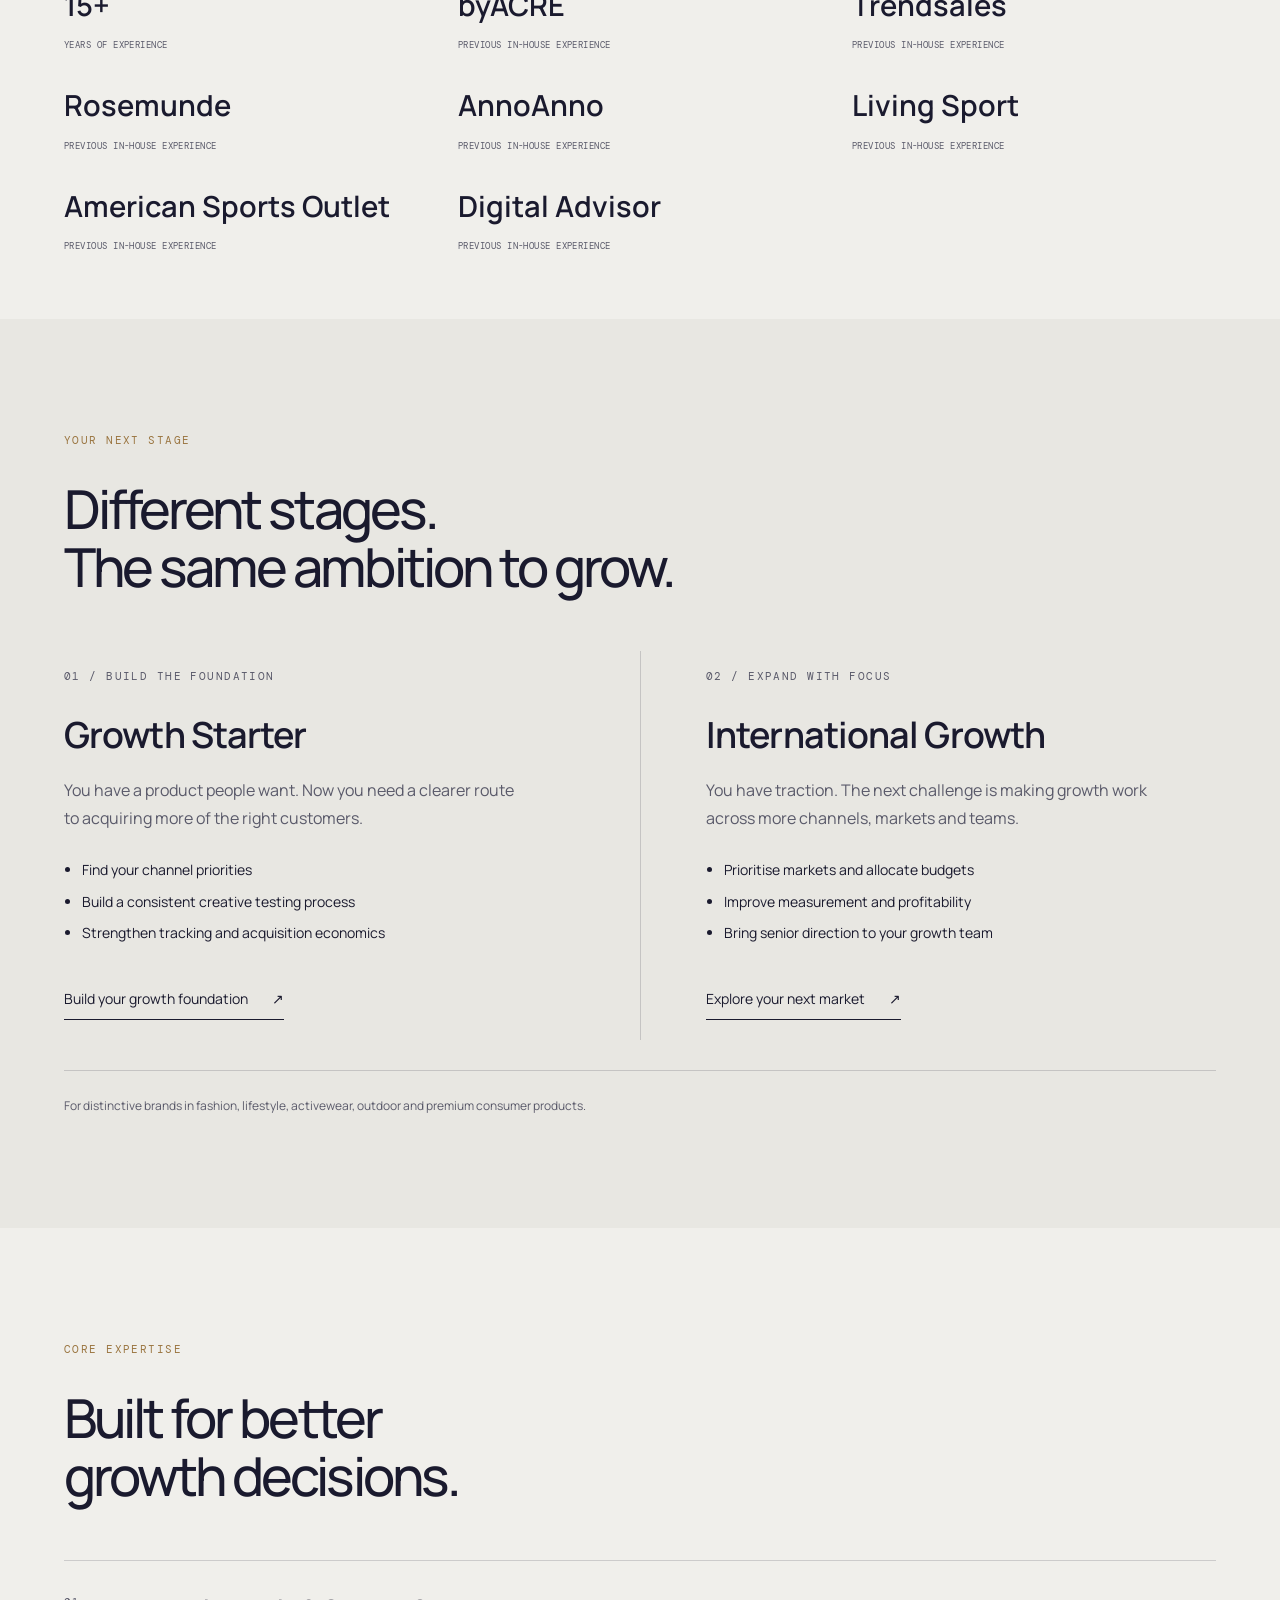
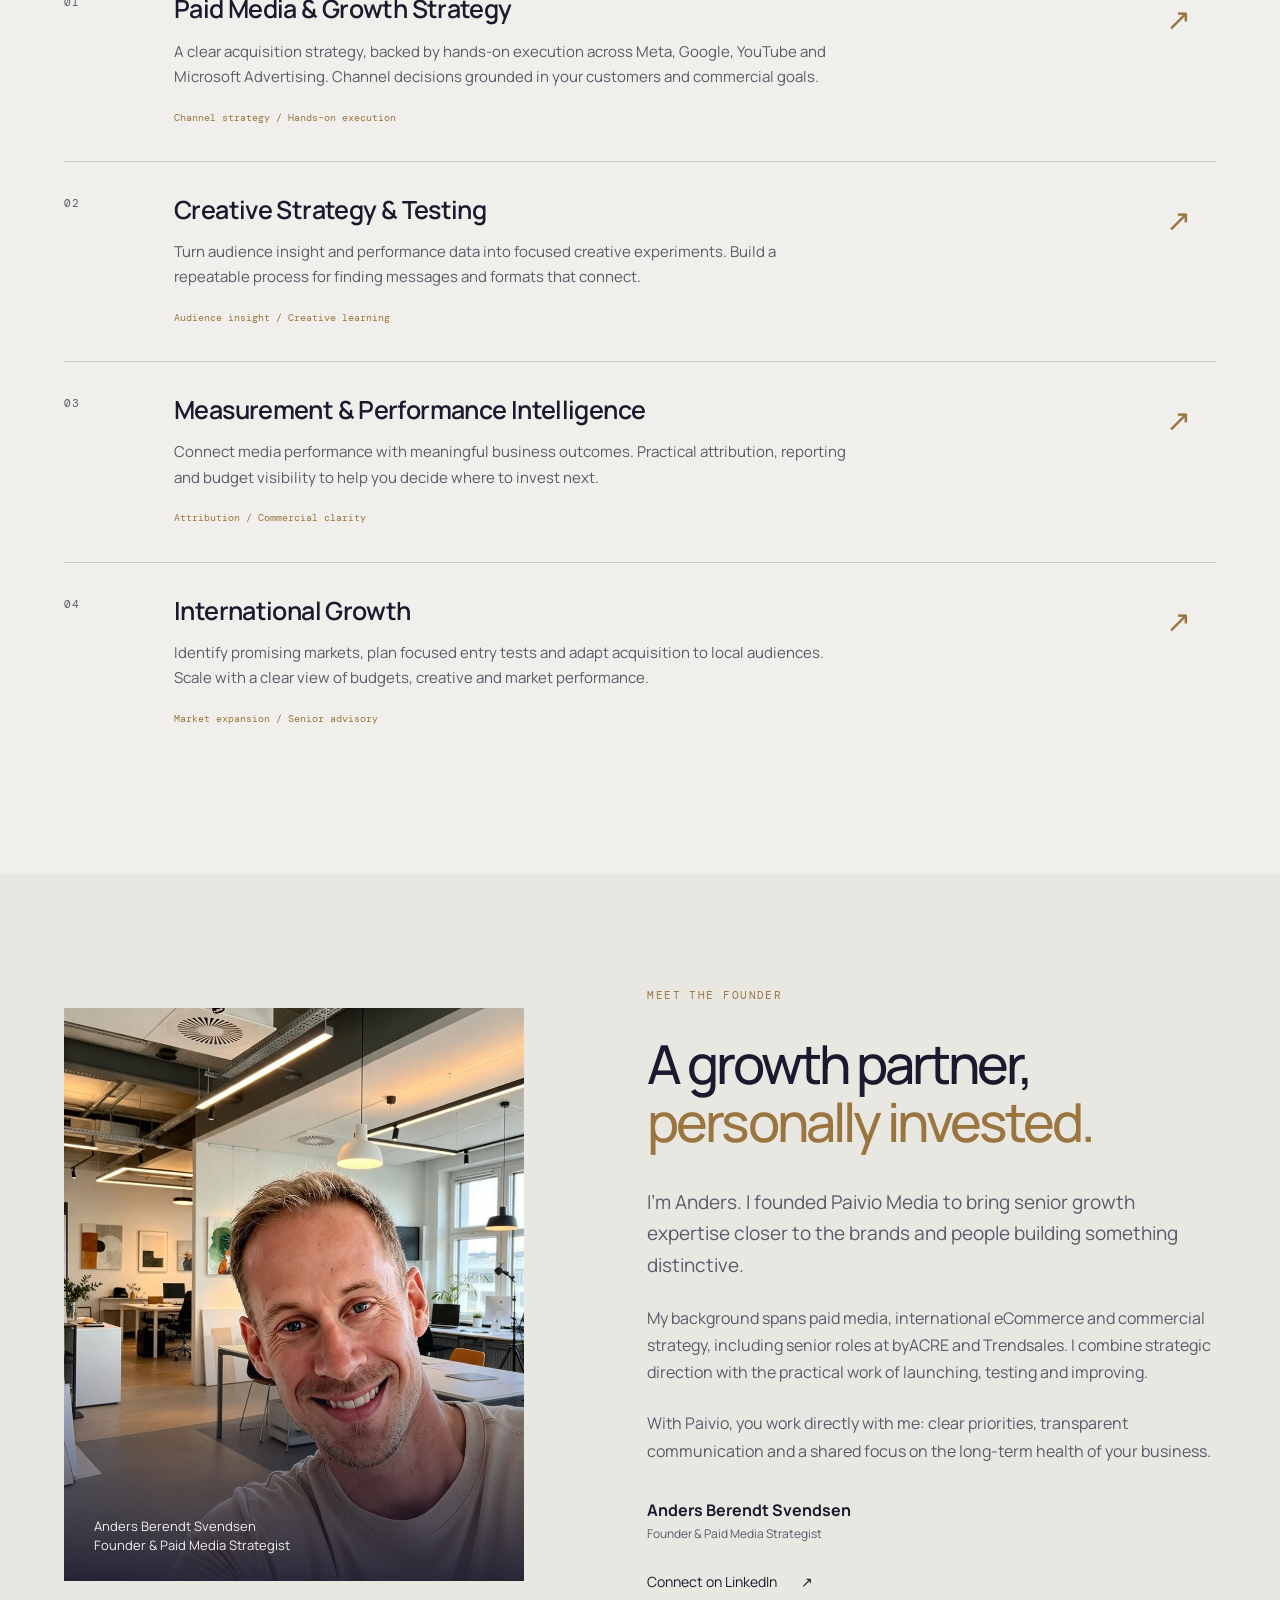
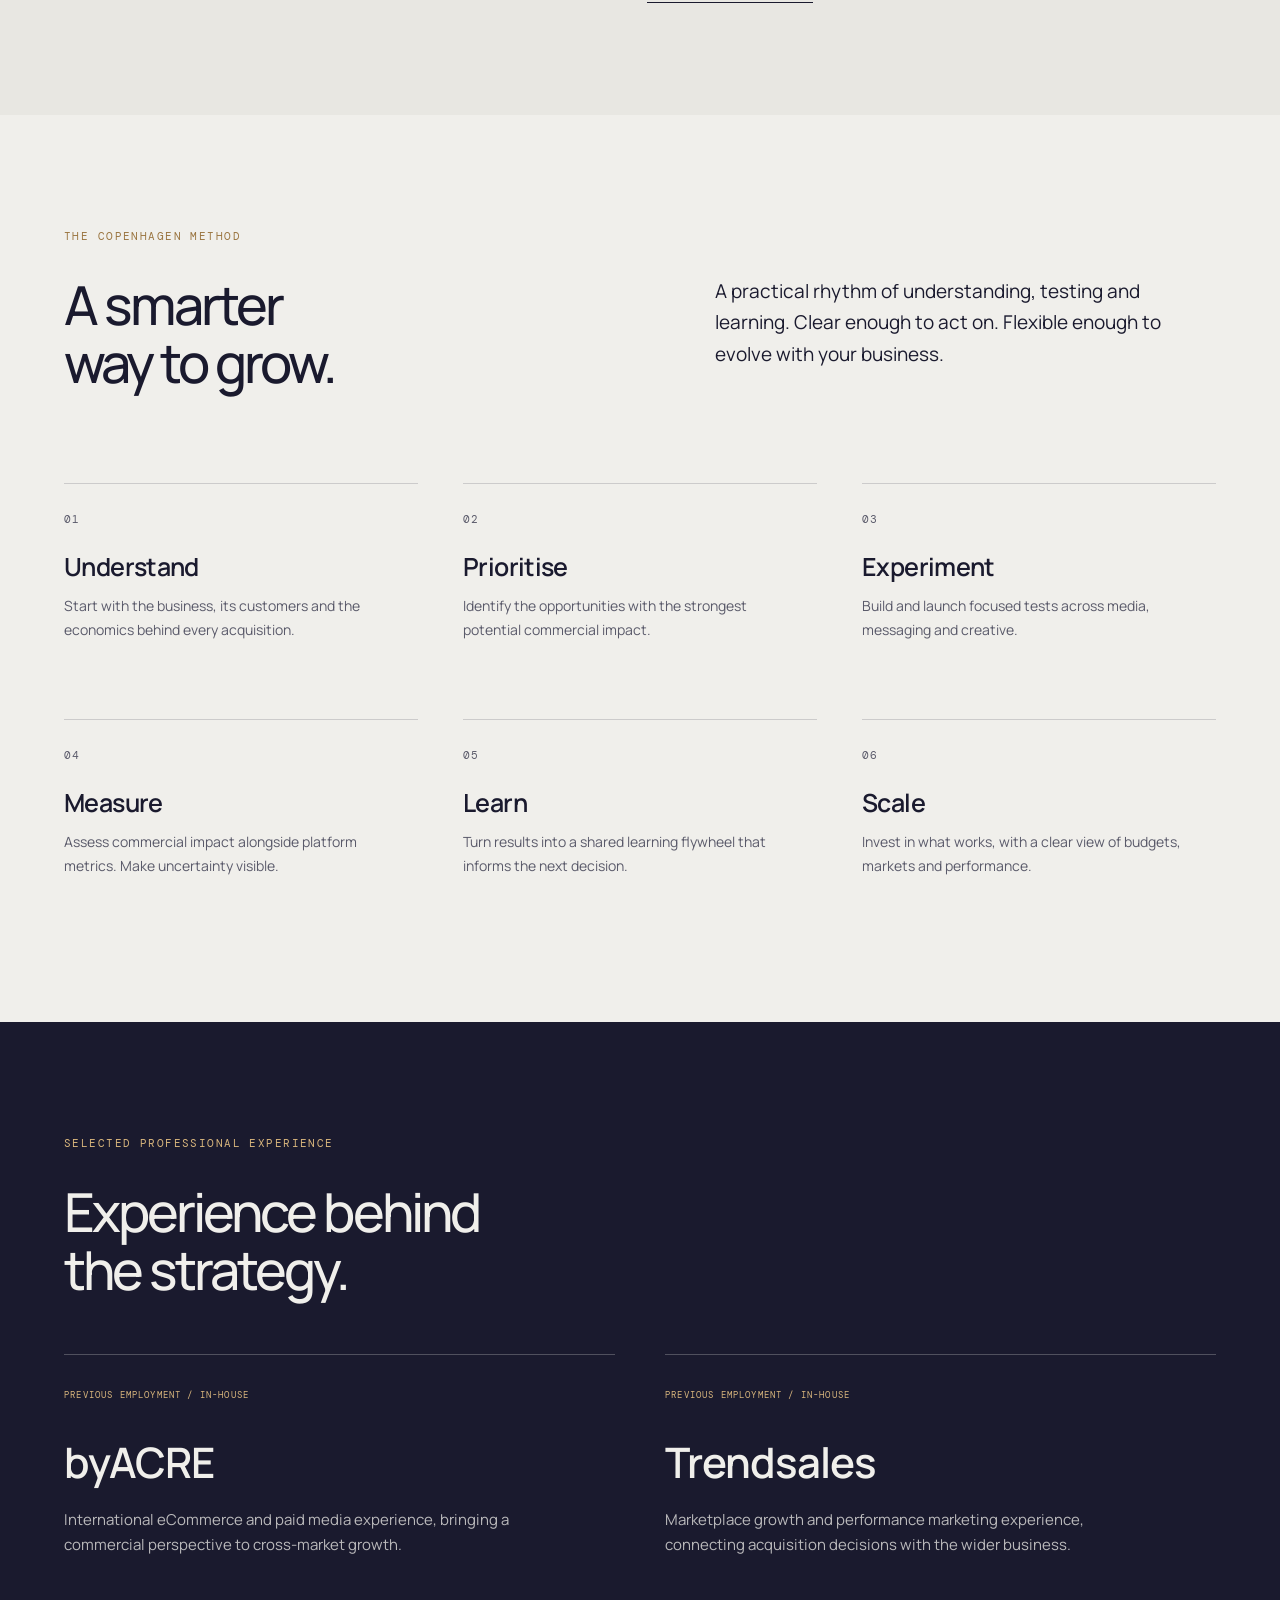
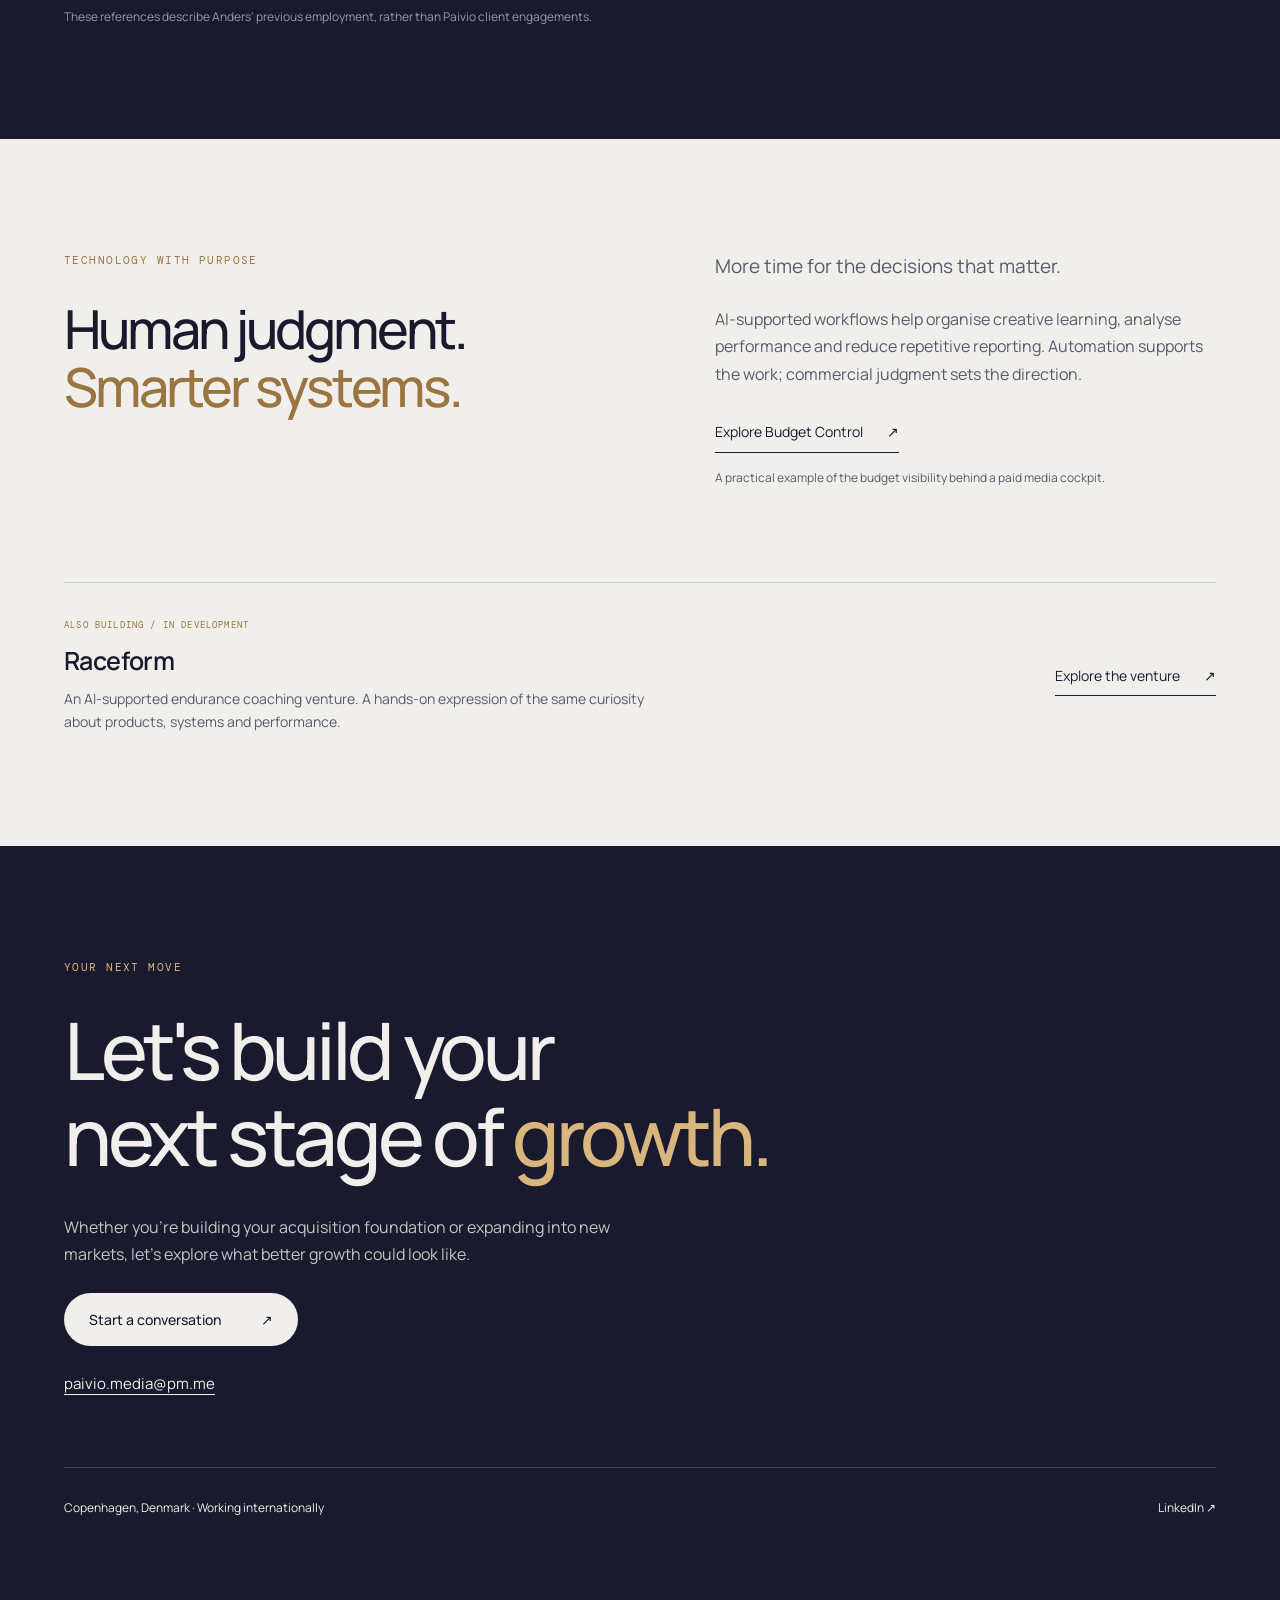
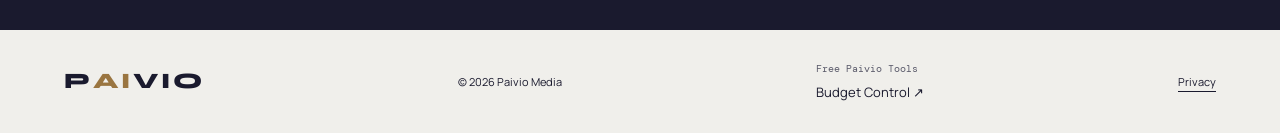
==== commit b4efab7b: "Restore confirmed client references and expand in-house experience" ====
--- a/index.html
+++ b/index.html
@@ -22,7 +22,8 @@
 <header><nav aria-label="Main navigation"><a class="logo" href="#" aria-label="Paivio home"><span>P</span><span class="gold">AI</span><span>VIO</span></a><button class="menu" aria-expanded="false" aria-controls="navigation">Menu <span>+</span></button><div id="navigation"><a href="#expertise">Expertise</a><a href="#about">About Anders</a><a href="#approach">Approach</a><a class="nav-cta" href="#contact">Let's talk growth <span>↗</span></a></div></nav></header>
 <main id="main">
 <section class="hero"><div class="hero-inner wrap"><div class="hero-copy"><p class="eyebrow">Copenhagen · Independent growth consultancy</p><h1>Great brands<br>deserve <em>great<br>growth.</em></h1><p class="intro">Helping ambitious eCommerce brands turn distinctive products, creative thinking and paid media into profitable growth.</p><div class="actions"><a class="button light" href="#contact">Let's talk growth <span>↗</span></a><a class="text-link" href="#approach">Explore our approach <span>↓</span></a></div><p class="hero-note">Senior expertise. Direct collaboration.<br>From your next customer to your next market.</p></div><figure class="portrait hero-portrait has-photo"><img src="/assets/images/anders-hero.jpg" width="900" height="1120" alt="Anders Berendt Svendsen wearing a dark shirt" fetchpriority="high"><figcaption><span>Anders Berendt Svendsen</span><span>Founder &amp; Paid Media Strategist</span></figcaption></figure></div><div class="hero-base wrap"><span>Independent by design.</span><span>Built for brands with ambition.</span><span>UK · Europe · Beyond</span></div></section>
-<section class="credibility wrap"><p class="eyebrow">Experience that travels</p><div class="credibility-grid"><h2>Senior expertise.<br>Direct collaboration.</h2><div><p class="body">Work directly with a strategist with more than 15 years of experience across digital marketing, eCommerce and commercial growth.</p><p class="muted">Anders' background includes senior in-house roles at byACRE and Trendsales. That experience informs a practical approach to the decisions behind growth.</p></div></div><div class="experience-strip"><span>15+ <small>years of experience</small></span><span>byACRE <small>previous in-house experience</small></span><span>Trendsales <small>previous in-house experience</small></span></div></section>
+<section class="client-references wrap" aria-labelledby="client-heading"><p class="eyebrow">Selected Paivio clients</p><h2 id="client-heading">Trusted by distinctive businesses.</h2><ul class="client-names"><li>Løgismose</li><li>ReShopper</li><li>Liné</li><li>VinMedMere.dk</li><li>BreschelSport</li><li>Tandlægerne i Ll. Skensved</li><li>Figata Ciclismo</li><li>Abbe Polyhagen</li></ul></section>
+<section class="credibility wrap"><p class="eyebrow">Experience that travels</p><div class="credibility-grid"><h2>Senior expertise.<br>Direct collaboration.</h2><div><p class="body">Work directly with a strategist with more than 15 years of experience across digital marketing, eCommerce and commercial growth.</p><p class="muted">Anders' background includes senior in-house roles at byACRE and Trendsales. That experience informs a practical approach to the decisions behind growth.</p></div></div><div class="experience-strip"><span>15+ <small>years of experience</small></span><span>byACRE <small>previous in-house experience</small></span><span>Trendsales <small>previous in-house experience</small></span><span>Rosemunde <small>previous in-house experience</small></span><span>AnnoAnno <small>previous in-house experience</small></span><span>Living Sport <small>previous in-house experience</small></span><span>American Sports Outlet <small>previous in-house experience</small></span><span>Digital Advisor <small>previous in-house experience</small></span></div></section>
 <section class="pathways section"><div class="wrap"><p class="eyebrow">Your next stage</p><h2>Different stages.<br>The same ambition to grow.</h2><div class="path-grid"><article><span class="index">01 / Build the foundation</span><h3>Growth Starter</h3><p>You have a product people want. Now you need a clearer route to acquiring more of the right customers.</p><ul><li>Find your channel priorities</li><li>Build a consistent creative testing process</li><li>Strengthen tracking and acquisition economics</li></ul><a class="text-link" href="mailto:paivio.media@pm.me?subject=Growth%20Starter">Build your growth foundation <span>↗</span></a></article><article><span class="index">02 / Expand with focus</span><h3>International Growth</h3><p>You have traction. The next challenge is making growth work across more channels, markets and teams.</p><ul><li>Prioritise markets and allocate budgets</li><li>Improve measurement and profitability</li><li>Bring senior direction to your growth team</li></ul><a class="text-link" href="mailto:paivio.media@pm.me?subject=International%20Growth">Explore your next market <span>↗</span></a></article></div><p class="sector-note">For distinctive brands in fashion, lifestyle, activewear, outdoor and premium consumer products.</p></div></section>
 <section class="expertise section wrap" id="expertise"><div class="section-heading"><p class="eyebrow">Core expertise</p><h2>Built for better<br>growth decisions.</h2></div><div class="expertise-list"><article><span class="index">01</span><div><h3>Paid Media & Growth Strategy</h3><p>A clear acquisition strategy, backed by hands-on execution across Meta, Google, YouTube and Microsoft Advertising. Channel decisions grounded in your customers and commercial goals.</p><small>Channel strategy / Hands-on execution</small></div><span class="expertise-mark" aria-hidden="true">↗</span></article><article><span class="index">02</span><div><h3>Creative Strategy & Testing</h3><p>Turn audience insight and performance data into focused creative experiments. Build a repeatable process for finding messages and formats that connect.</p><small>Audience insight / Creative learning</small></div><span class="expertise-mark" aria-hidden="true">↗</span></article><article><span class="index">03</span><div><h3>Measurement & Performance Intelligence</h3><p>Connect media performance with meaningful business outcomes. Practical attribution, reporting and budget visibility to help you decide where to invest next.</p><small>Attribution / Commercial clarity</small></div><span class="expertise-mark" aria-hidden="true">↗</span></article><article><span class="index">04</span><div><h3>International Growth</h3><p>Identify promising markets, plan focused entry tests and adapt acquisition to local audiences. Scale with a clear view of budgets, creative and market performance.</p><small>Market expansion / Senior advisory</small></div><span class="expertise-mark" aria-hidden="true">↗</span></article></div></section>
 <section class="founder section" id="about"><div class="wrap founder-grid"><figure class="portrait secondary has-photo"><img src="/assets/images/anders-founder.jpg" width="900" height="1120" alt="Anders Berendt Svendsen smiling, wearing a light shirt" loading="lazy"><figcaption><span>Anders Berendt Svendsen</span><span>Founder &amp; Paid Media Strategist</span></figcaption></figure><div><p class="eyebrow">Meet the founder</p><h2>A growth partner,<br><em>personally invested.</em></h2><p class="body">I'm Anders. I founded Paivio Media to bring senior growth expertise closer to the brands and people building something distinctive.</p><p>My background spans paid media, international eCommerce and commercial strategy, including senior roles at byACRE and Trendsales. I combine strategic direction with the practical work of launching, testing and improving.</p><p>With Paivio, you work directly with me: clear priorities, transparent communication and a shared focus on the long-term health of your business.</p><div class="signature"><strong>Anders Berendt Svendsen</strong><span>Founder &amp; Paid Media Strategist</span></div><a class="text-link" href="https://www.linkedin.com/in/andersberendt/" target="_blank" rel="noopener noreferrer">Connect on LinkedIn <span>↗</span></a></div></div></section>
--- a/assets/homepage.css
+++ b/assets/homepage.css
@@ -10,3 +10,5 @@
 .hero-portrait.has-photo img{top:0;height:100%;object-position:center 30%}
 .secondary.has-photo{isolation:isolate}.secondary.has-photo:after{content:"";position:absolute;inset:55% 0 0;background:linear-gradient(transparent,rgba(26,26,46,.9));z-index:0}.secondary.has-photo figcaption{z-index:1}.secondary.has-photo img{object-position:center 60%}
 .footer-tools{display:flex;flex-direction:column;gap:4px}.footer-tools>span{font-family:"DM Mono",monospace;font-size:10px;color:var(--muted)}.footer-tools>a{font-size:13px;text-decoration:none}.footer-tools>a:hover{text-decoration:underline}@media(max-width:700px){footer{flex-wrap:wrap}.footer-tools{order:4;flex-basis:100%;border-top:1px solid var(--line);padding-top:18px}}
+
+.client-references{padding-top:64px;padding-bottom:50px;border-bottom:1px solid var(--line)}.client-references h2{font-size:clamp(26px,3vw,38px);margin-bottom:30px}.client-names{list-style:none;padding:0;margin:0;display:grid;grid-template-columns:repeat(4,minmax(0,1fr));gap:0 30px}.client-names li{font-family:'Manrope',sans-serif;font-size:18px;font-weight:600;border-top:1px solid var(--line);padding:20px 0;display:flex;align-items:center;line-height:1.4}.experience-strip{row-gap:28px}.experience-strip>span{font-size:clamp(20px,2.3vw,29px)}@media(max-width:700px){.client-references{padding-top:45px;padding-bottom:35px}.client-names{grid-template-columns:1fr 1fr;gap:0 20px}.client-names li{font-size:15px;padding:16px 0}.experience-strip{grid-template-columns:1fr 1fr}.experience-strip>span{font-size:21px}}
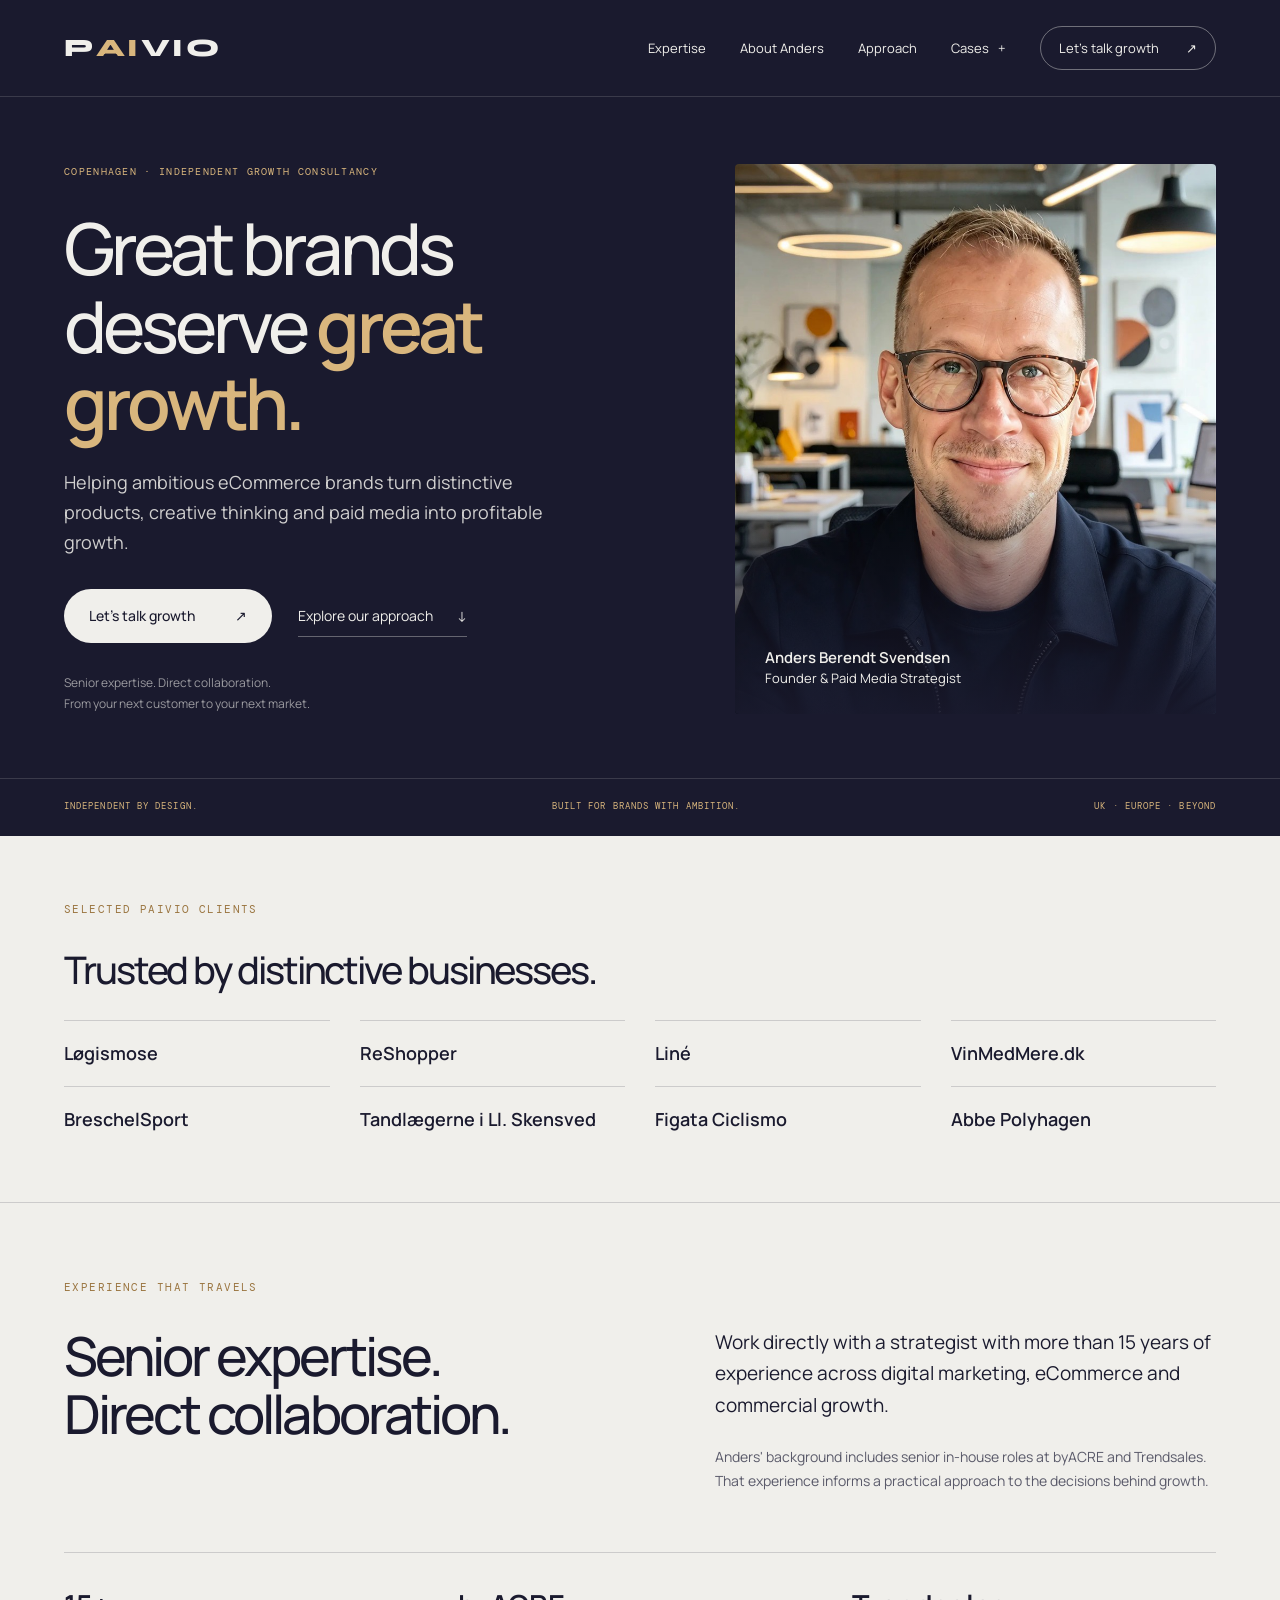
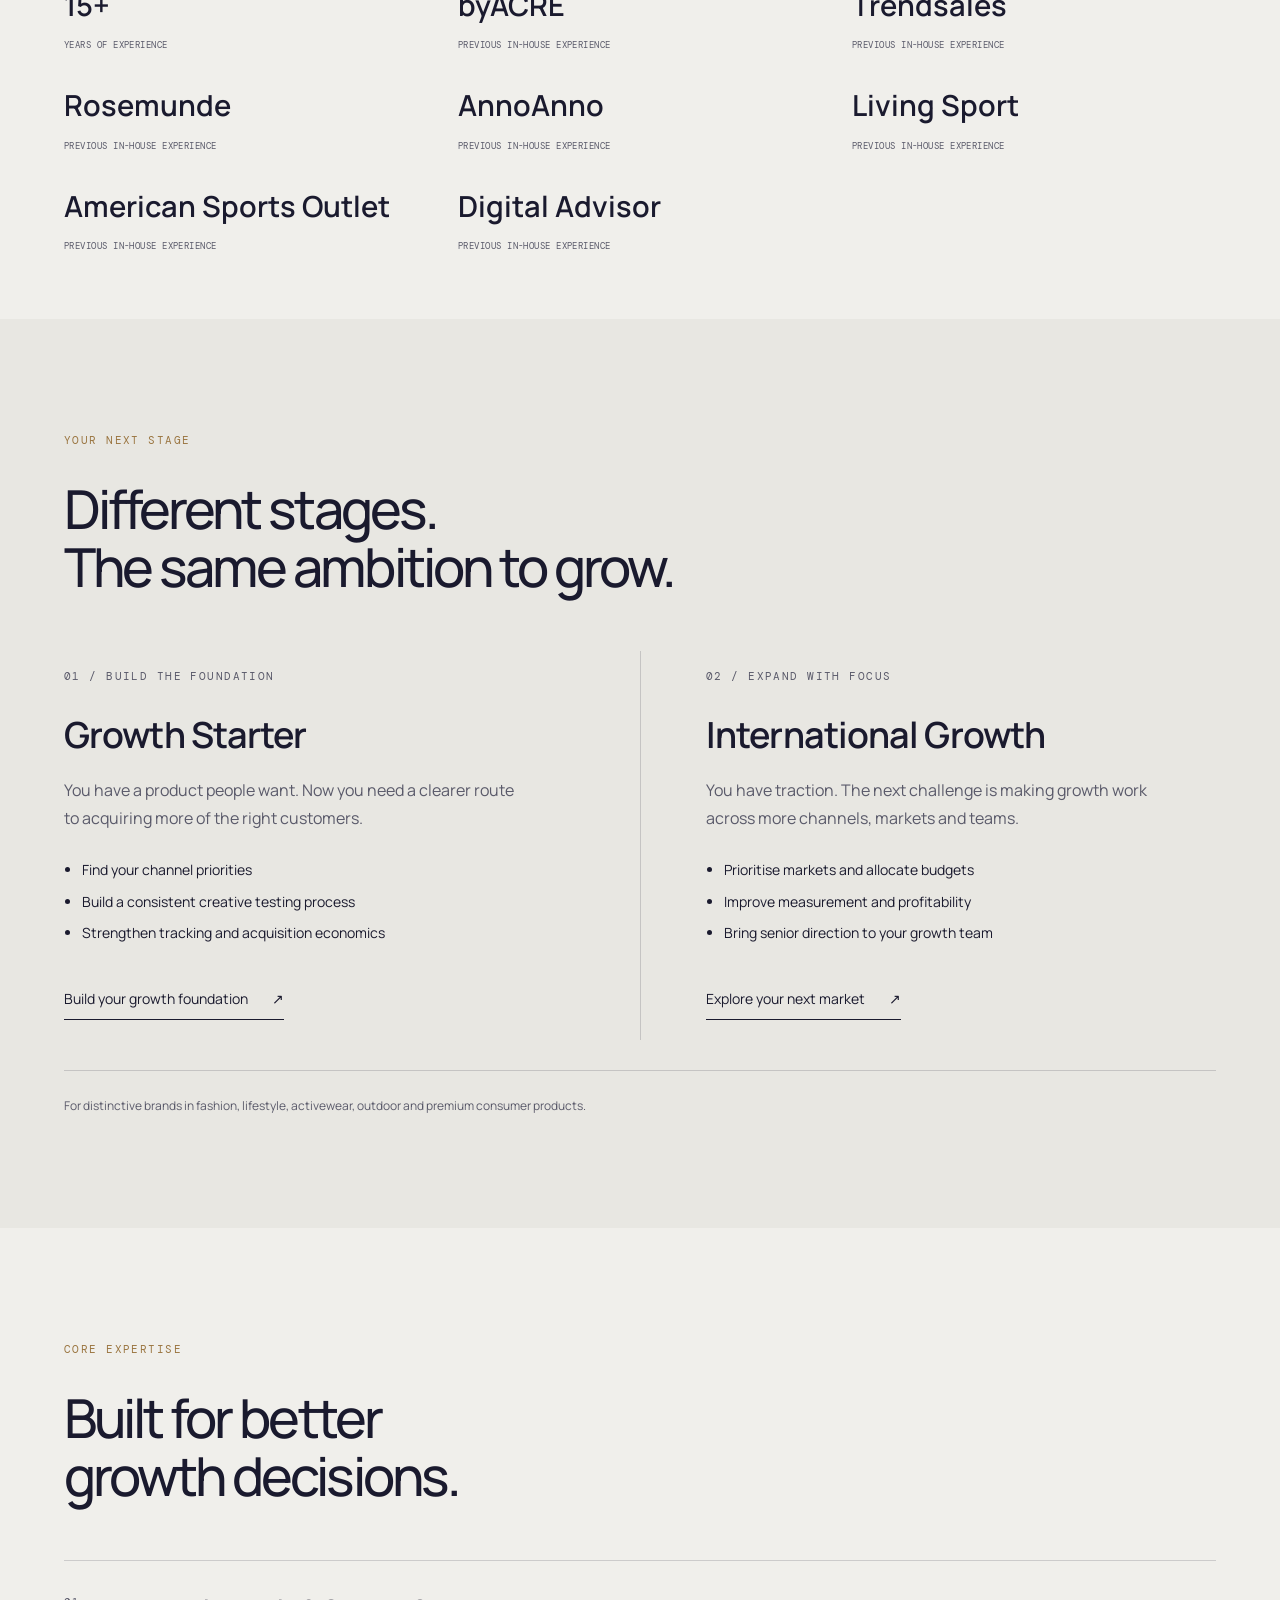
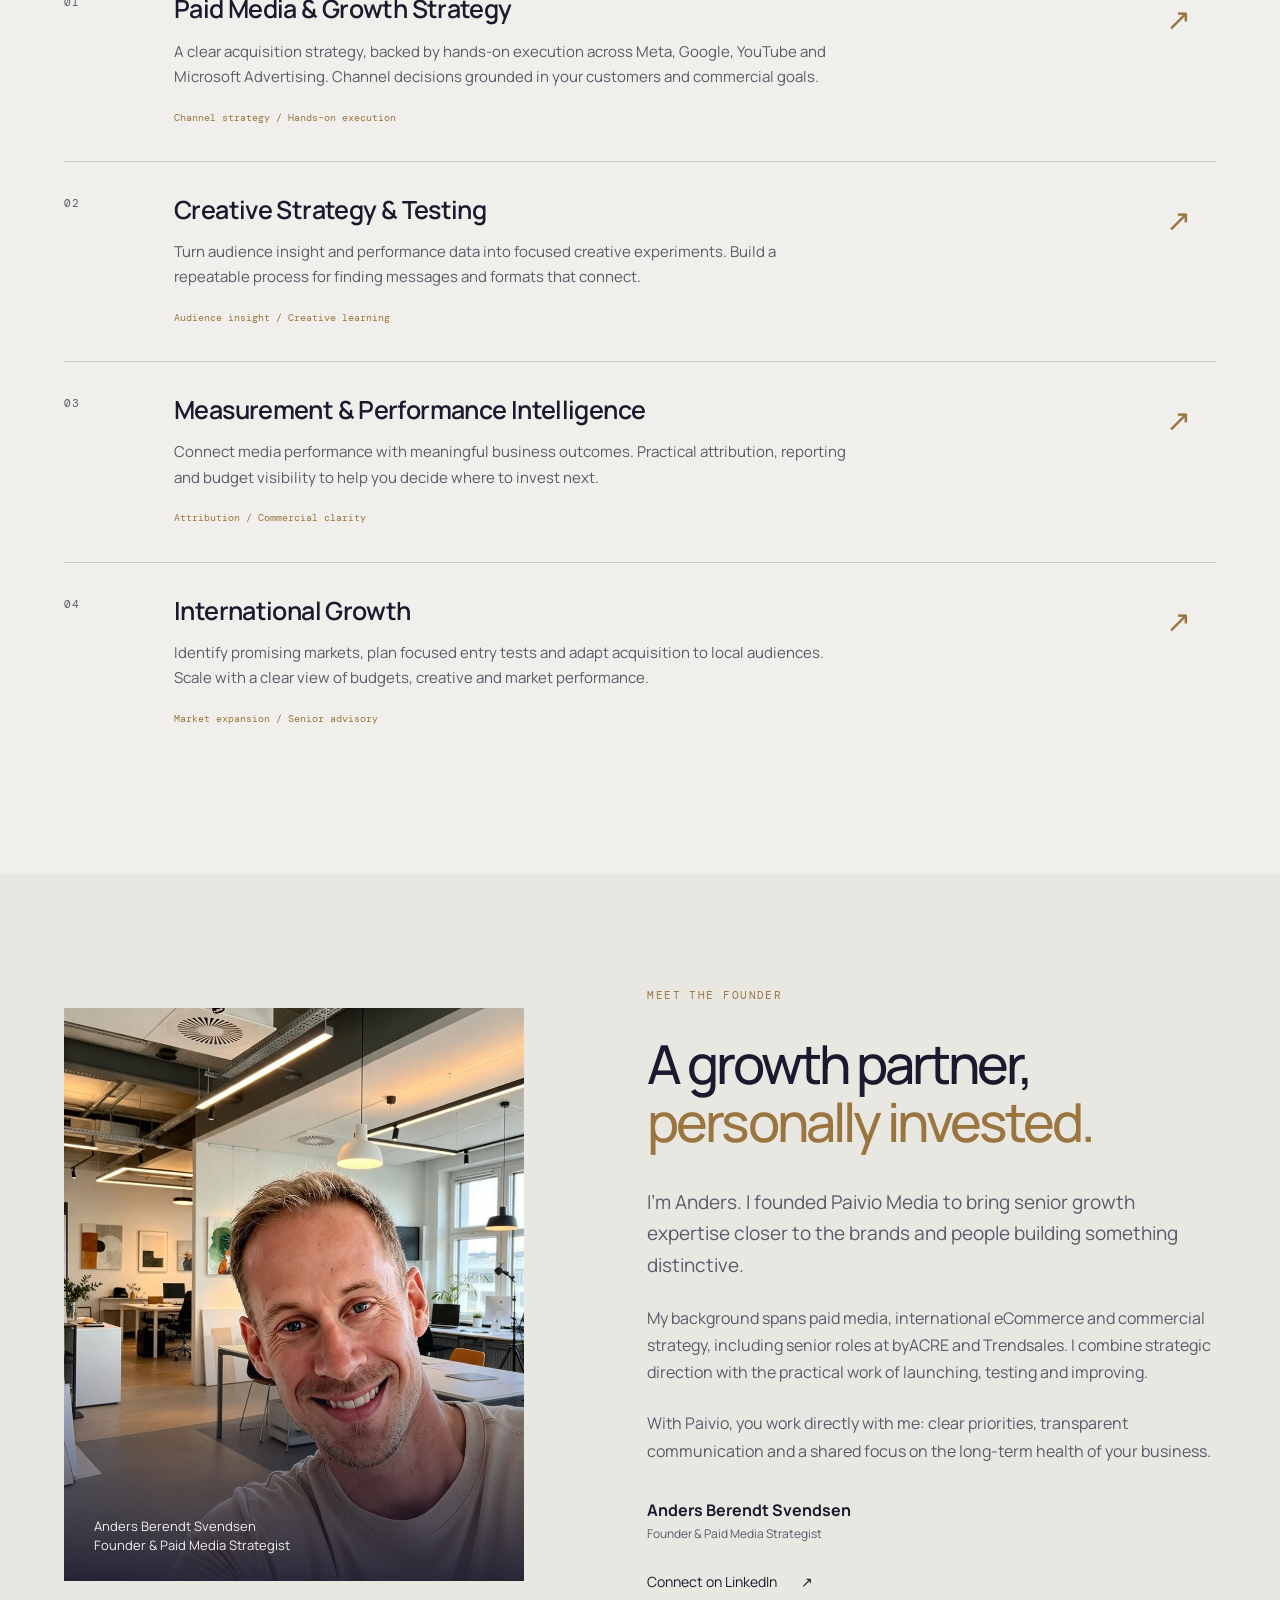
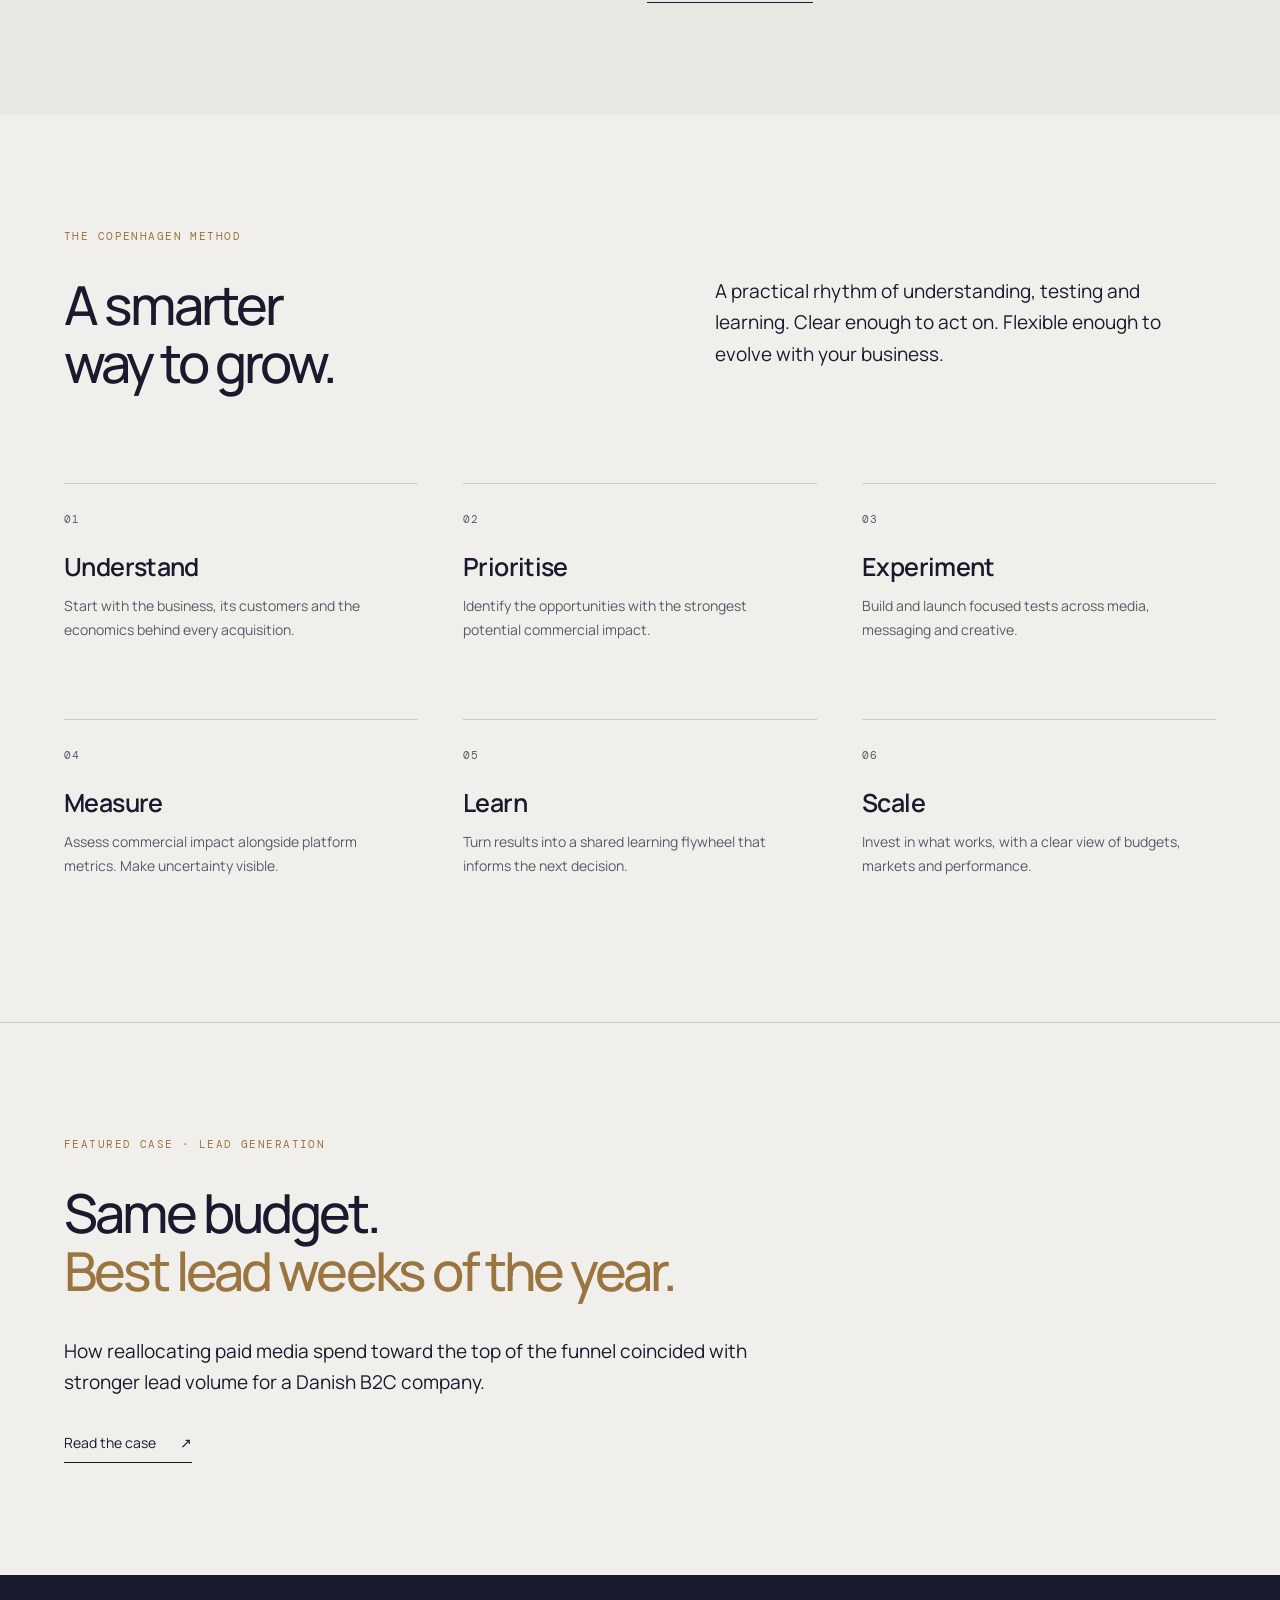
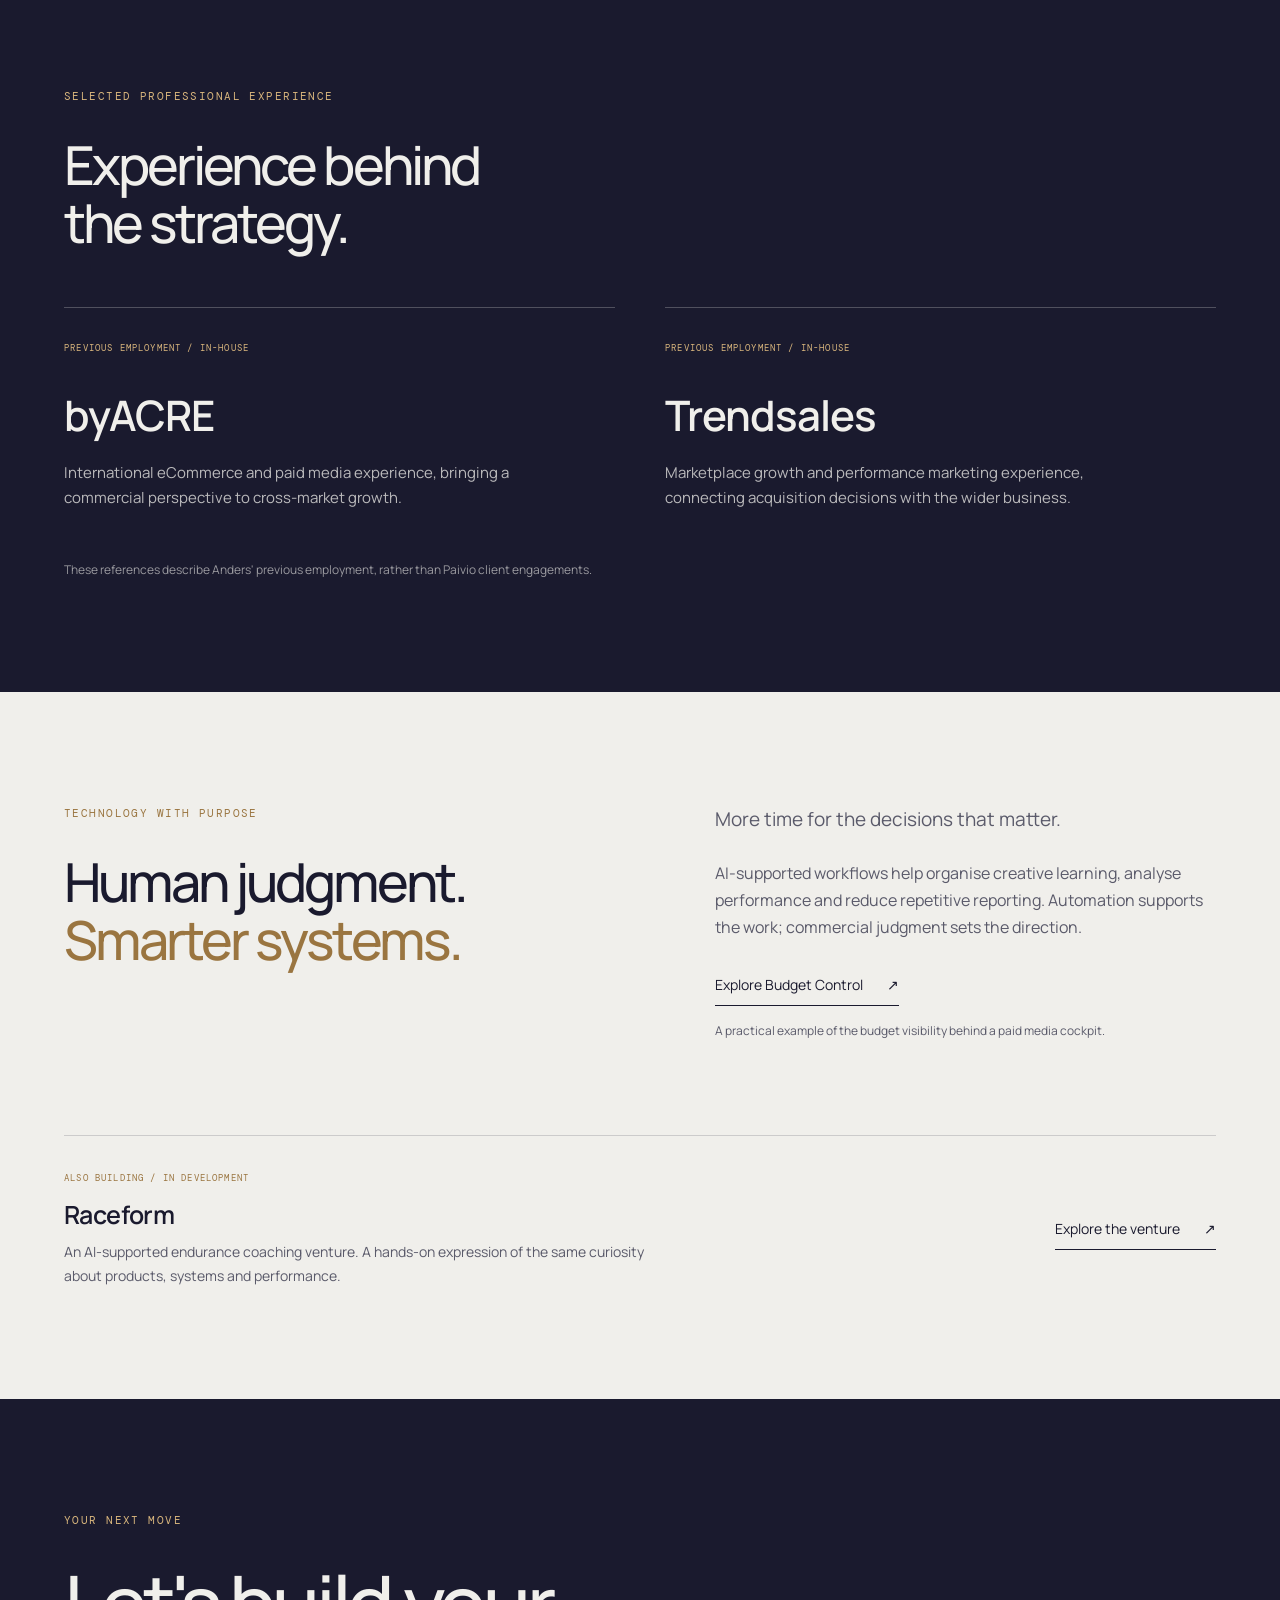
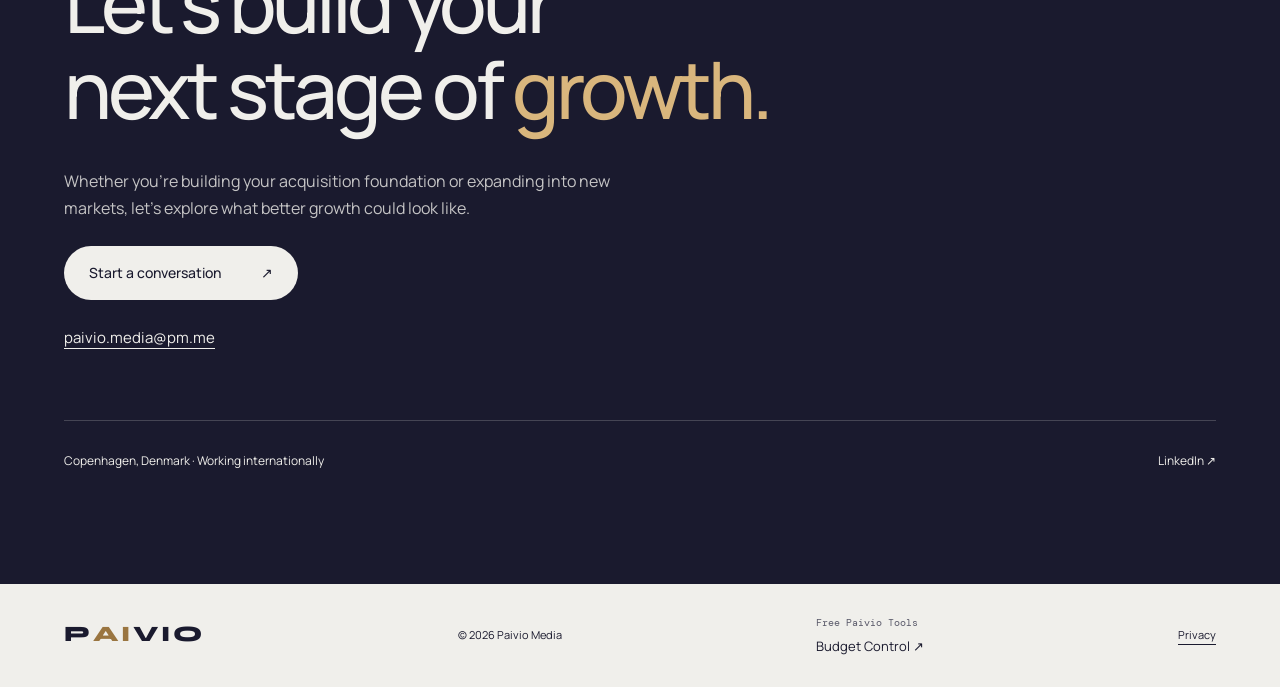
==== commit e5d8208f: "Add top-of-funnel case landing page and Cases navigation dropdown" ====
--- a/index.html
+++ b/index.html
@@ -19,7 +19,7 @@
 <script type="application/ld+json">{"@context":"https://schema.org","@type":"Organization","name":"Paivio Media","url":"https://paiviomedia.com/","email":"paivio.media@pm.me","founder":{"@type":"Person","name":"Anders Berendt Svendsen","sameAs":"https://www.linkedin.com/in/andersberendt/"},"address":{"@type":"PostalAddress","addressLocality":"Copenhagen","addressCountry":"DK"}}</script>
 </head>
 <body><a class="skip" href="#main">Skip to content</a>
-<header><nav aria-label="Main navigation"><a class="logo" href="#" aria-label="Paivio home"><span>P</span><span class="gold">AI</span><span>VIO</span></a><button class="menu" aria-expanded="false" aria-controls="navigation">Menu <span>+</span></button><div id="navigation"><a href="#expertise">Expertise</a><a href="#about">About Anders</a><a href="#approach">Approach</a><a class="nav-cta" href="#contact">Let's talk growth <span>↗</span></a></div></nav></header>
+<header><nav aria-label="Main navigation"><a class="logo" href="#" aria-label="Paivio home"><span>P</span><span class="gold">AI</span><span>VIO</span></a><button class="menu" aria-expanded="false" aria-controls="navigation">Menu <span>+</span></button><div id="navigation"><a href="#expertise">Expertise</a><a href="#about">About Anders</a><a href="#approach">Approach</a><details class="nav-cases"><summary>Cases</summary><div class="case-dropdown"><a href="/cases/top-funnel/">Same budget. Better leads. ↗</a></div></details><a class="nav-cta" href="#contact">Let's talk growth <span>↗</span></a></div></nav></header>
 <main id="main">
 <section class="hero"><div class="hero-inner wrap"><div class="hero-copy"><p class="eyebrow">Copenhagen · Independent growth consultancy</p><h1>Great brands<br>deserve <em>great<br>growth.</em></h1><p class="intro">Helping ambitious eCommerce brands turn distinctive products, creative thinking and paid media into profitable growth.</p><div class="actions"><a class="button light" href="#contact">Let's talk growth <span>↗</span></a><a class="text-link" href="#approach">Explore our approach <span>↓</span></a></div><p class="hero-note">Senior expertise. Direct collaboration.<br>From your next customer to your next market.</p></div><figure class="portrait hero-portrait has-photo"><img src="/assets/images/anders-hero.jpg" width="900" height="1120" alt="Anders Berendt Svendsen wearing a dark shirt" fetchpriority="high"><figcaption><span>Anders Berendt Svendsen</span><span>Founder &amp; Paid Media Strategist</span></figcaption></figure></div><div class="hero-base wrap"><span>Independent by design.</span><span>Built for brands with ambition.</span><span>UK · Europe · Beyond</span></div></section>
 <section class="client-references wrap" aria-labelledby="client-heading"><p class="eyebrow">Selected Paivio clients</p><h2 id="client-heading">Trusted by distinctive businesses.</h2><ul class="client-names"><li>Løgismose</li><li>ReShopper</li><li>Liné</li><li>VinMedMere.dk</li><li>BreschelSport</li><li>Tandlægerne i Ll. Skensved</li><li>Figata Ciclismo</li><li>Abbe Polyhagen</li></ul></section>
@@ -28,7 +28,7 @@
 <section class="expertise section wrap" id="expertise"><div class="section-heading"><p class="eyebrow">Core expertise</p><h2>Built for better<br>growth decisions.</h2></div><div class="expertise-list"><article><span class="index">01</span><div><h3>Paid Media & Growth Strategy</h3><p>A clear acquisition strategy, backed by hands-on execution across Meta, Google, YouTube and Microsoft Advertising. Channel decisions grounded in your customers and commercial goals.</p><small>Channel strategy / Hands-on execution</small></div><span class="expertise-mark" aria-hidden="true">↗</span></article><article><span class="index">02</span><div><h3>Creative Strategy & Testing</h3><p>Turn audience insight and performance data into focused creative experiments. Build a repeatable process for finding messages and formats that connect.</p><small>Audience insight / Creative learning</small></div><span class="expertise-mark" aria-hidden="true">↗</span></article><article><span class="index">03</span><div><h3>Measurement & Performance Intelligence</h3><p>Connect media performance with meaningful business outcomes. Practical attribution, reporting and budget visibility to help you decide where to invest next.</p><small>Attribution / Commercial clarity</small></div><span class="expertise-mark" aria-hidden="true">↗</span></article><article><span class="index">04</span><div><h3>International Growth</h3><p>Identify promising markets, plan focused entry tests and adapt acquisition to local audiences. Scale with a clear view of budgets, creative and market performance.</p><small>Market expansion / Senior advisory</small></div><span class="expertise-mark" aria-hidden="true">↗</span></article></div></section>
 <section class="founder section" id="about"><div class="wrap founder-grid"><figure class="portrait secondary has-photo"><img src="/assets/images/anders-founder.jpg" width="900" height="1120" alt="Anders Berendt Svendsen smiling, wearing a light shirt" loading="lazy"><figcaption><span>Anders Berendt Svendsen</span><span>Founder &amp; Paid Media Strategist</span></figcaption></figure><div><p class="eyebrow">Meet the founder</p><h2>A growth partner,<br><em>personally invested.</em></h2><p class="body">I'm Anders. I founded Paivio Media to bring senior growth expertise closer to the brands and people building something distinctive.</p><p>My background spans paid media, international eCommerce and commercial strategy, including senior roles at byACRE and Trendsales. I combine strategic direction with the practical work of launching, testing and improving.</p><p>With Paivio, you work directly with me: clear priorities, transparent communication and a shared focus on the long-term health of your business.</p><div class="signature"><strong>Anders Berendt Svendsen</strong><span>Founder &amp; Paid Media Strategist</span></div><a class="text-link" href="https://www.linkedin.com/in/andersberendt/" target="_blank" rel="noopener noreferrer">Connect on LinkedIn <span>↗</span></a></div></div></section>
 <section class="approach section wrap" id="approach"><p class="eyebrow">The Copenhagen Method</p><div class="section-heading split"><h2>A smarter<br>way to grow.</h2><p class="body">A practical rhythm of understanding, testing and learning. Clear enough to act on. Flexible enough to evolve with your business.</p></div><ol class="method-grid"><li><span class="index">01</span><h3>Understand</h3><p>Start with the business, its customers and the economics behind every acquisition.</p></li><li><span class="index">02</span><h3>Prioritise</h3><p>Identify the opportunities with the strongest potential commercial impact.</p></li><li><span class="index">03</span><h3>Experiment</h3><p>Build and launch focused tests across media, messaging and creative.</p></li><li><span class="index">04</span><h3>Measure</h3><p>Assess commercial impact alongside platform metrics. Make uncertainty visible.</p></li><li><span class="index">05</span><h3>Learn</h3><p>Turn results into a shared learning flywheel that informs the next decision.</p></li><li><span class="index">06</span><h3>Scale</h3><p>Invest in what works, with a clear view of budgets, markets and performance.</p></li></ol></section>
-<section class="work section"><div class="wrap"><p class="eyebrow">Selected professional experience</p><h2>Experience behind<br>the strategy.</h2><div class="work-grid"><article><span class="index">Previous employment / In-house</span><h3>byACRE</h3><p>International eCommerce and paid media experience, bringing a commercial perspective to cross-market growth.</p></article><article><span class="index">Previous employment / In-house</span><h3>Trendsales</h3><p>Marketplace growth and performance marketing experience, connecting acquisition decisions with the wider business.</p></article></div><p class="muted work-note">These references describe Anders' previous employment, rather than Paivio client engagements.</p></div></section>
+<section class="case-teaser section wrap"><p class="eyebrow">Featured case · Lead generation</p><h2>Same budget.<br><em>Best lead weeks of the year.</em></h2><p class="body">How reallocating paid media spend toward the top of the funnel coincided with stronger lead volume for a Danish B2C company.</p><a class="text-link" href="/cases/top-funnel/">Read the case <span>↗</span></a></section><section class="work section"><div class="wrap"><p class="eyebrow">Selected professional experience</p><h2>Experience behind<br>the strategy.</h2><div class="work-grid"><article><span class="index">Previous employment / In-house</span><h3>byACRE</h3><p>International eCommerce and paid media experience, bringing a commercial perspective to cross-market growth.</p></article><article><span class="index">Previous employment / In-house</span><h3>Trendsales</h3><p>Marketplace growth and performance marketing experience, connecting acquisition decisions with the wider business.</p></article></div><p class="muted work-note">These references describe Anders' previous employment, rather than Paivio client engagements.</p></div></section>
 <section class="systems section wrap"><div class="split"><div><p class="eyebrow">Technology with purpose</p><h2>Human judgment.<br><em>Smarter systems.</em></h2></div><div><p class="body">More time for the decisions that matter.</p><p>AI-supported workflows help organise creative learning, analyse performance and reduce repetitive reporting. Automation supports the work; commercial judgment sets the direction.</p><a class="text-link" href="/budget-control/">Explore Budget Control <span>↗</span></a><p class="tool-note">A practical example of the budget visibility behind a paid media cockpit.</p></div></div><aside class="venture"><div><p class="eyebrow">Also building / In development</p><h3>Raceform</h3><p>An AI-supported endurance coaching venture. A hands-on expression of the same curiosity about products, systems and performance.</p></div><a class="text-link" href="https://raceform.app/" target="_blank" rel="noopener noreferrer">Explore the venture <span>↗</span></a></aside></section>
 <section class="contact section" id="contact"><div class="wrap"><p class="eyebrow">Your next move</p><h2>Let's build your<br>next stage of <em>growth.</em></h2><p>Whether you're building your acquisition foundation or expanding into new markets, let's explore what better growth could look like.</p><a class="button light" href="mailto:paivio.media@pm.me">Start a conversation <span>↗</span></a><a class="email" href="mailto:paivio.media@pm.me">paivio.media@pm.me</a><div class="contact-bottom"><span>Copenhagen, Denmark · Working internationally</span><a href="https://www.linkedin.com/in/andersberendt/" target="_blank" rel="noopener noreferrer">LinkedIn ↗</a></div></div></section>
 </main><footer class="wrap"><a class="logo" href="#" aria-label="Paivio home"><span>P</span><span class="gold">AI</span><span>VIO</span></a><span>© 2026 Paivio Media</span><div class="footer-tools"><span>Free Paivio Tools</span><a href="/budget-control/">Budget Control ↗</a></div><a href="/privacy/">Privacy</a></footer>
--- a/assets/homepage.css
+++ b/assets/homepage.css
@@ -12,3 +12,5 @@
 .footer-tools{display:flex;flex-direction:column;gap:4px}.footer-tools>span{font-family:"DM Mono",monospace;font-size:10px;color:var(--muted)}.footer-tools>a{font-size:13px;text-decoration:none}.footer-tools>a:hover{text-decoration:underline}@media(max-width:700px){footer{flex-wrap:wrap}.footer-tools{order:4;flex-basis:100%;border-top:1px solid var(--line);padding-top:18px}}
 
 .client-references{padding-top:64px;padding-bottom:50px;border-bottom:1px solid var(--line)}.client-references h2{font-size:clamp(26px,3vw,38px);margin-bottom:30px}.client-names{list-style:none;padding:0;margin:0;display:grid;grid-template-columns:repeat(4,minmax(0,1fr));gap:0 30px}.client-names li{font-family:'Manrope',sans-serif;font-size:18px;font-weight:600;border-top:1px solid var(--line);padding:20px 0;display:flex;align-items:center;line-height:1.4}.experience-strip{row-gap:28px}.experience-strip>span{font-size:clamp(20px,2.3vw,29px)}@media(max-width:700px){.client-references{padding-top:45px;padding-bottom:35px}.client-names{grid-template-columns:1fr 1fr;gap:0 20px}.client-names li{font-size:15px;padding:16px 0}.experience-strip{grid-template-columns:1fr 1fr}.experience-strip>span{font-size:21px}}
+
+.nav-cases{position:relative;font-size:13px}.nav-cases summary{cursor:pointer;list-style:none;display:flex;align-items:center;gap:9px}.nav-cases summary::-webkit-details-marker{display:none}.nav-cases summary:after{content:'+'}.nav-cases[open] summary:after{content:'−'}.case-dropdown{position:absolute;top:calc(100% + 12px);left:-18px;width:260px;padding:18px;background:var(--navy);border:1px solid var(--gold);z-index:5}.nav-cases summary:focus-visible{outline:3px solid var(--gold);outline-offset:6px}.case-teaser{border-top:1px solid var(--line)}.case-teaser p.body{max-width:700px}@media(max-width:700px){.case-dropdown{position:static;margin-top:12px;width:100%}}
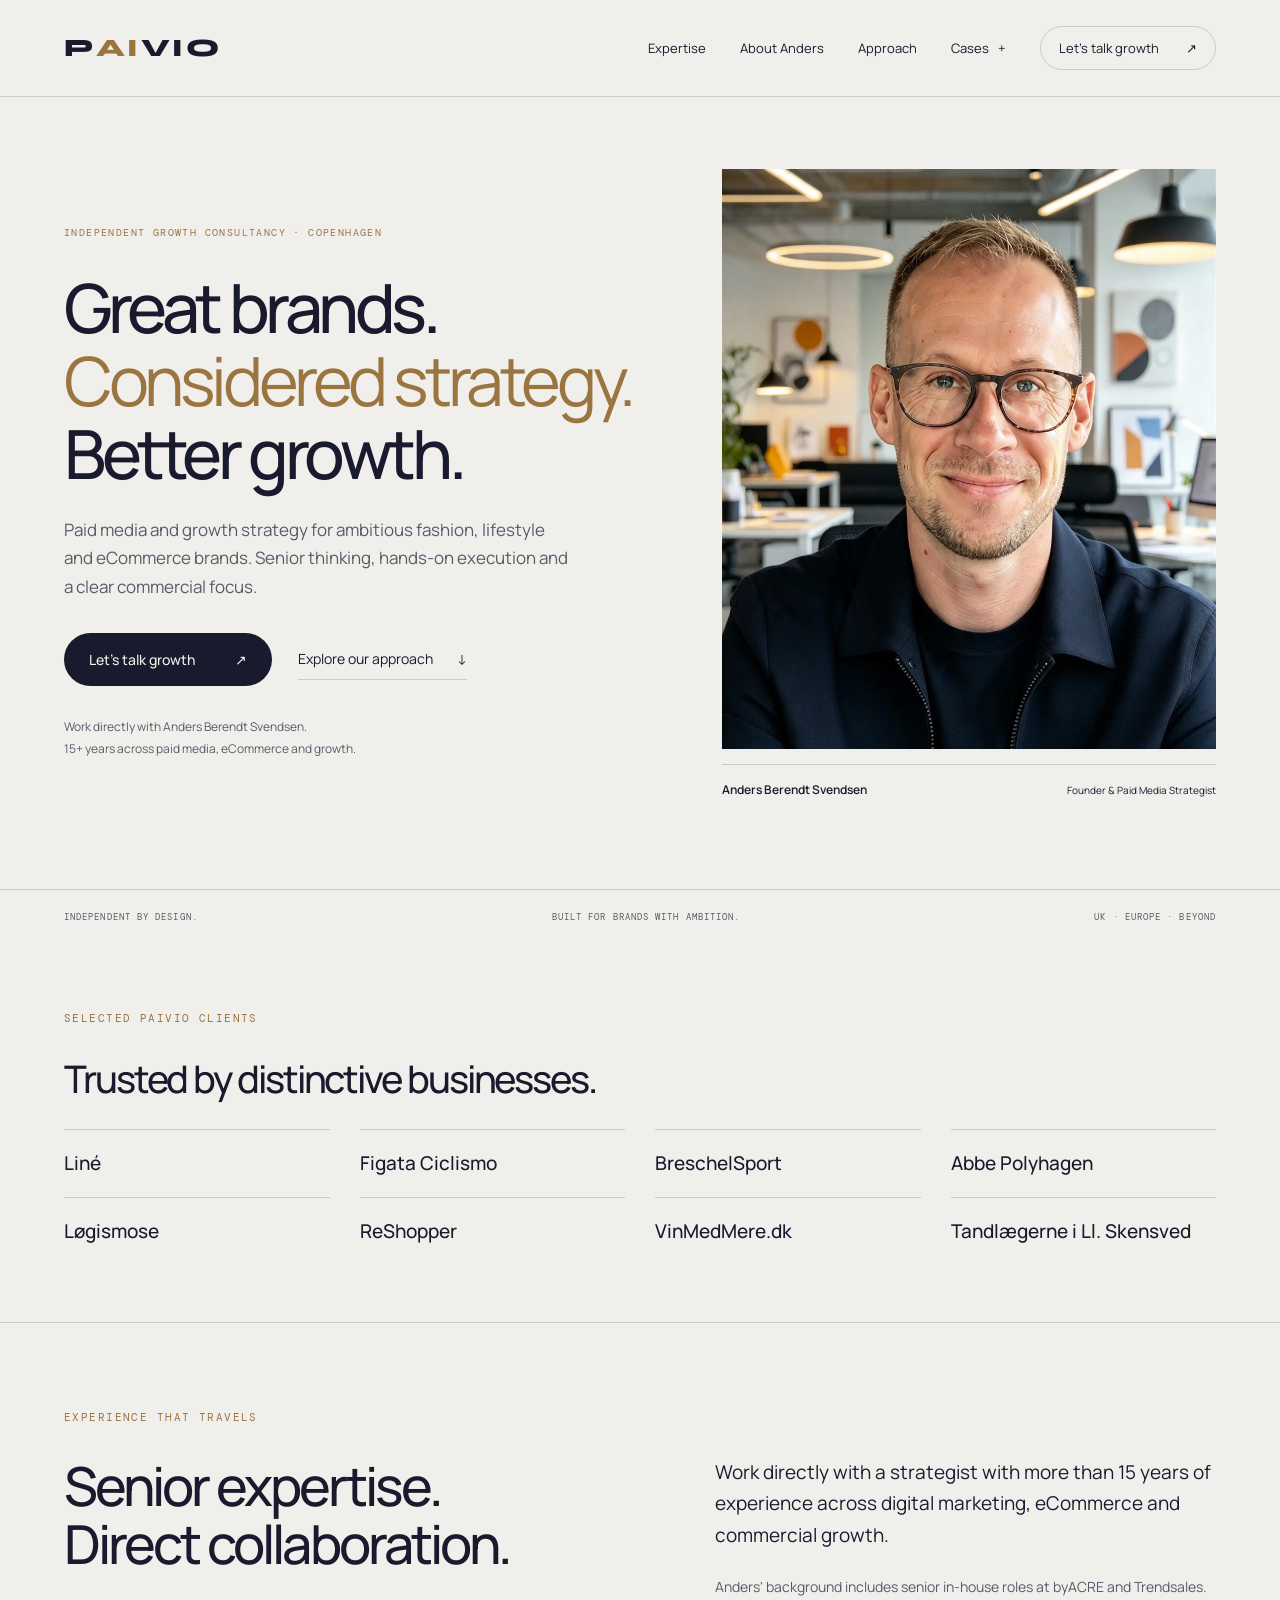
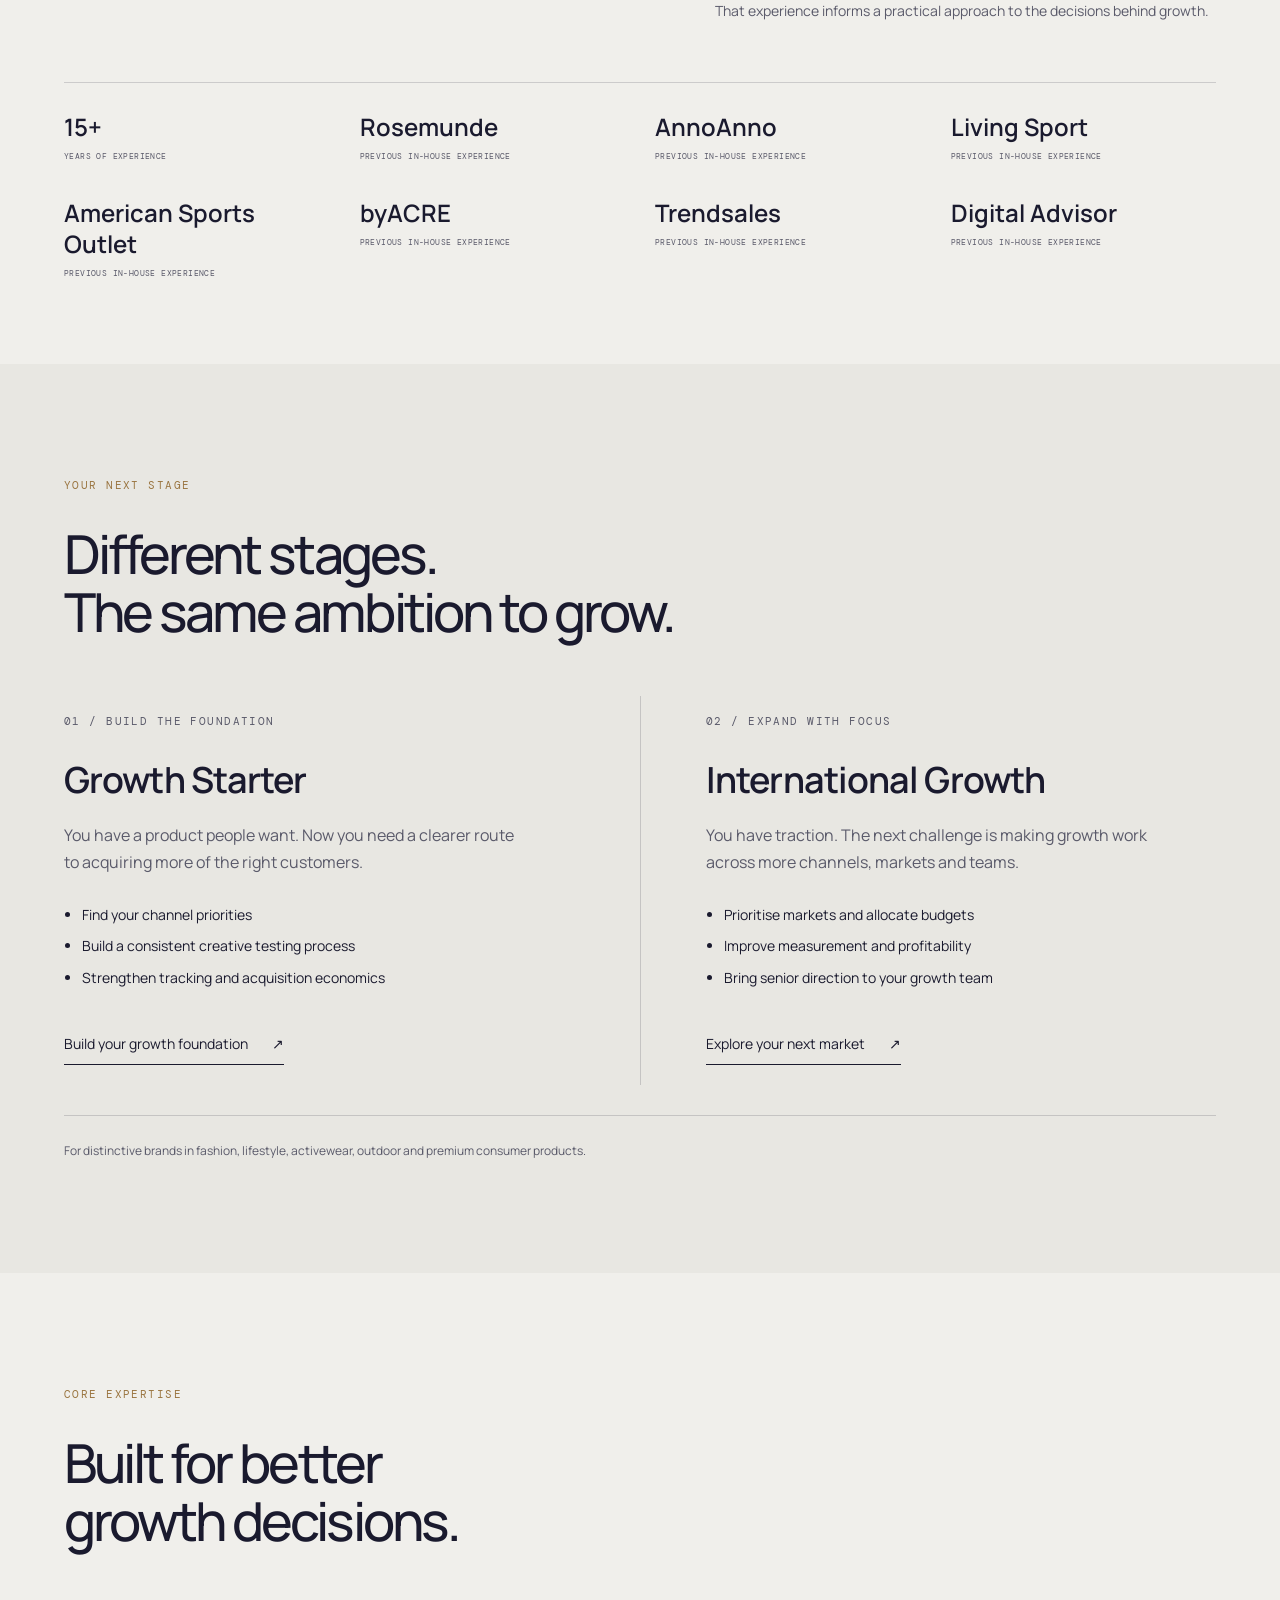
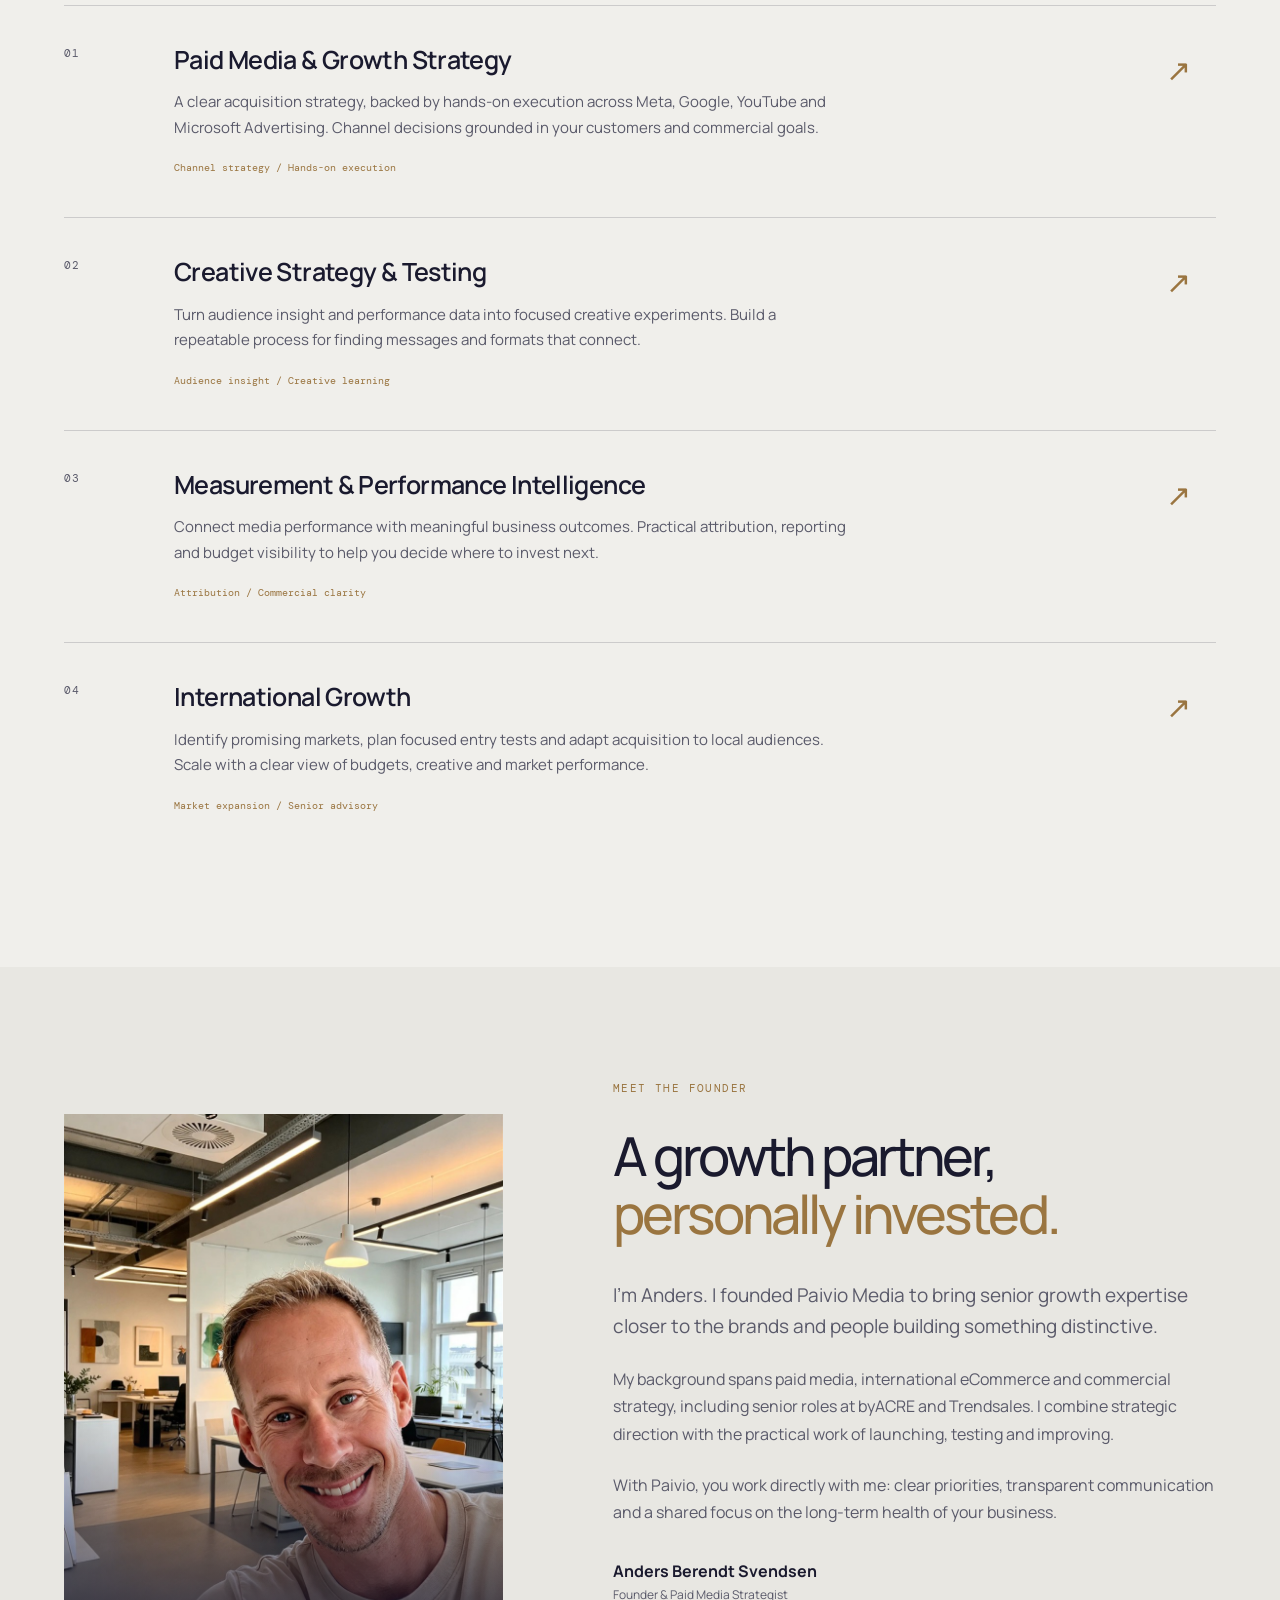
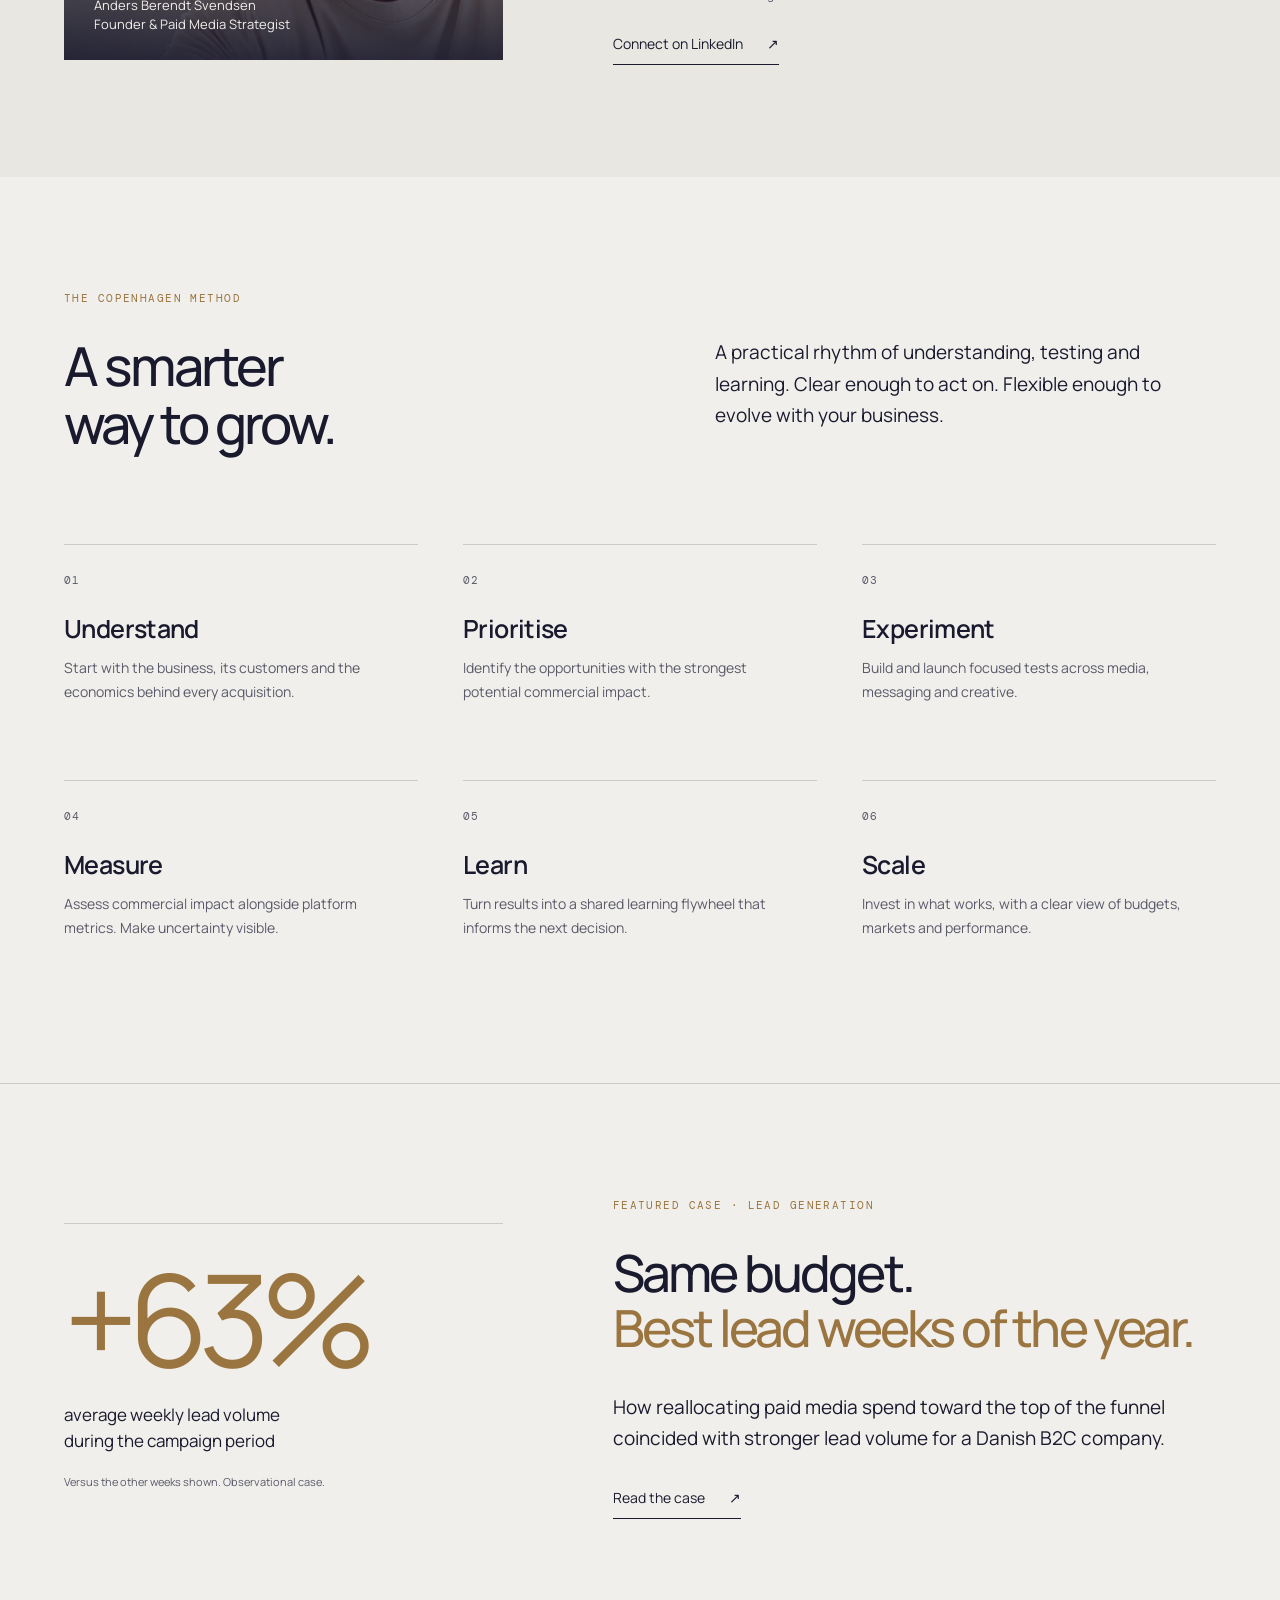
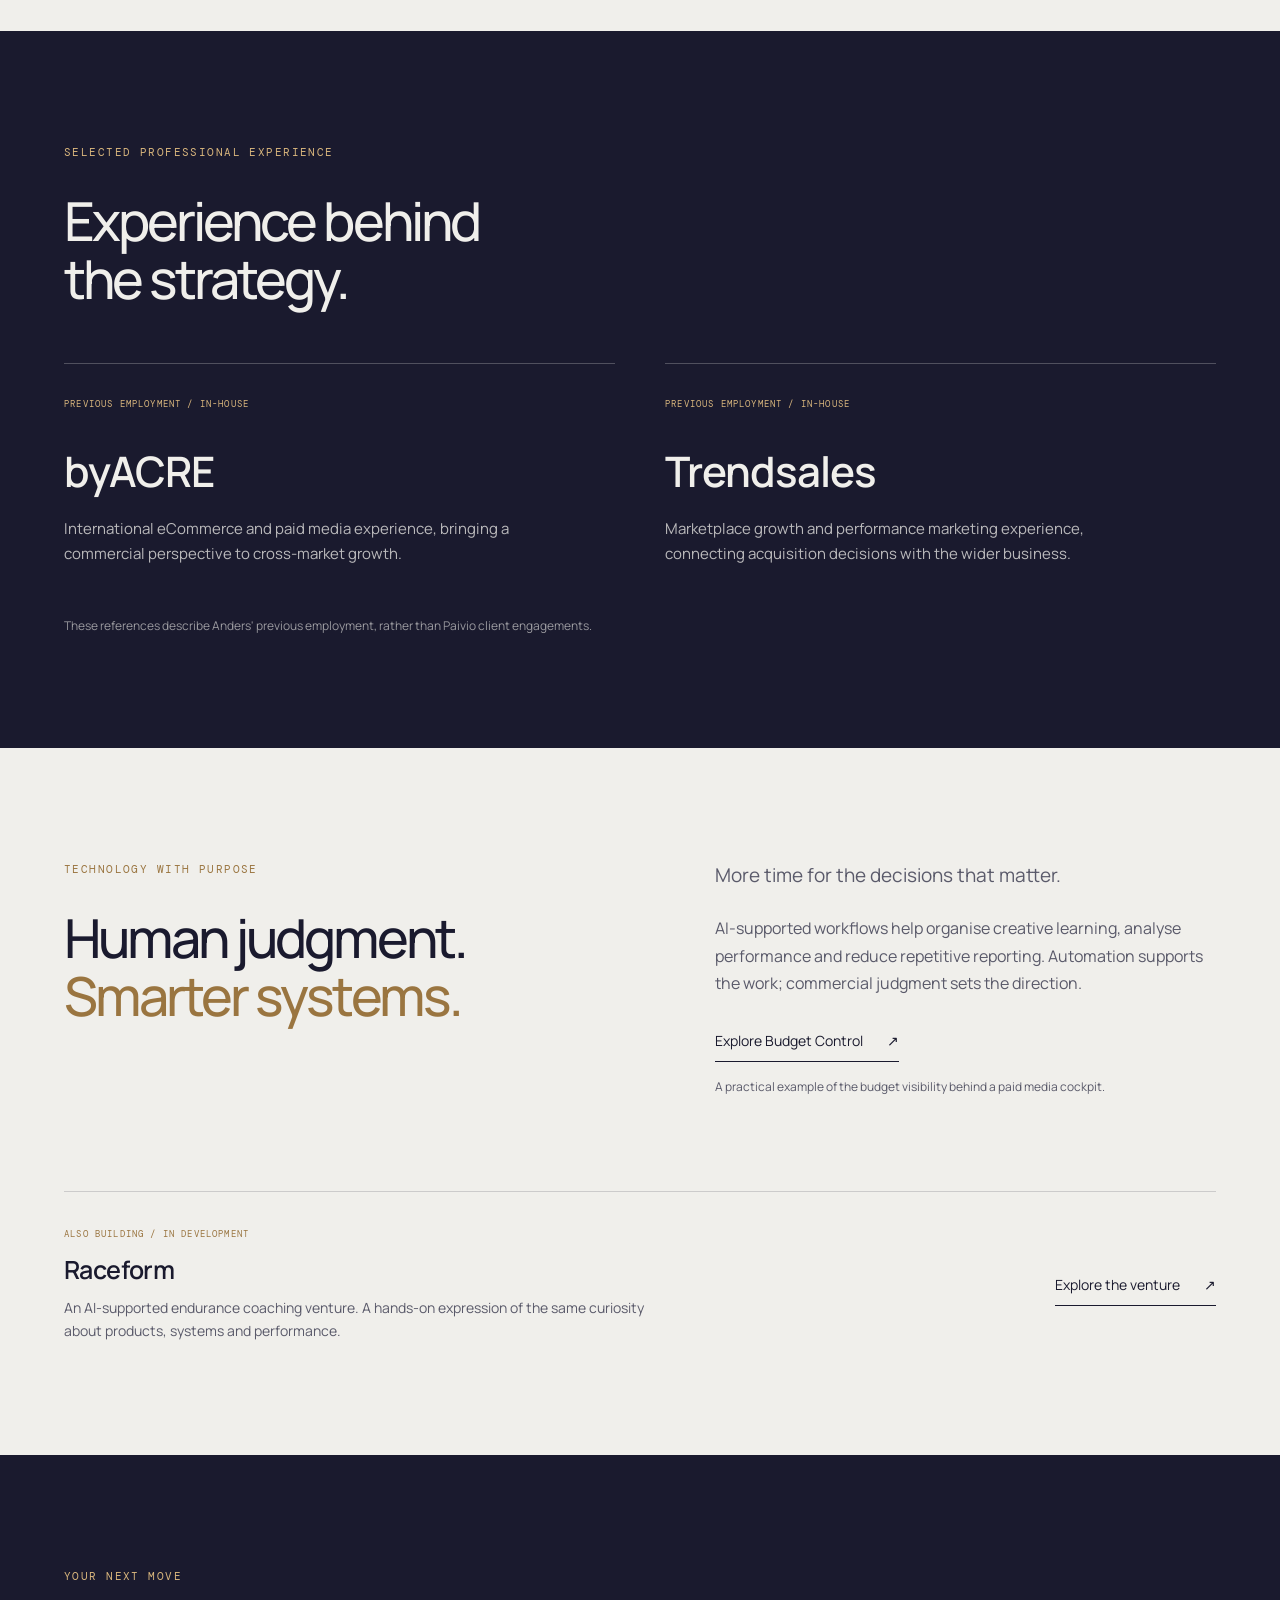
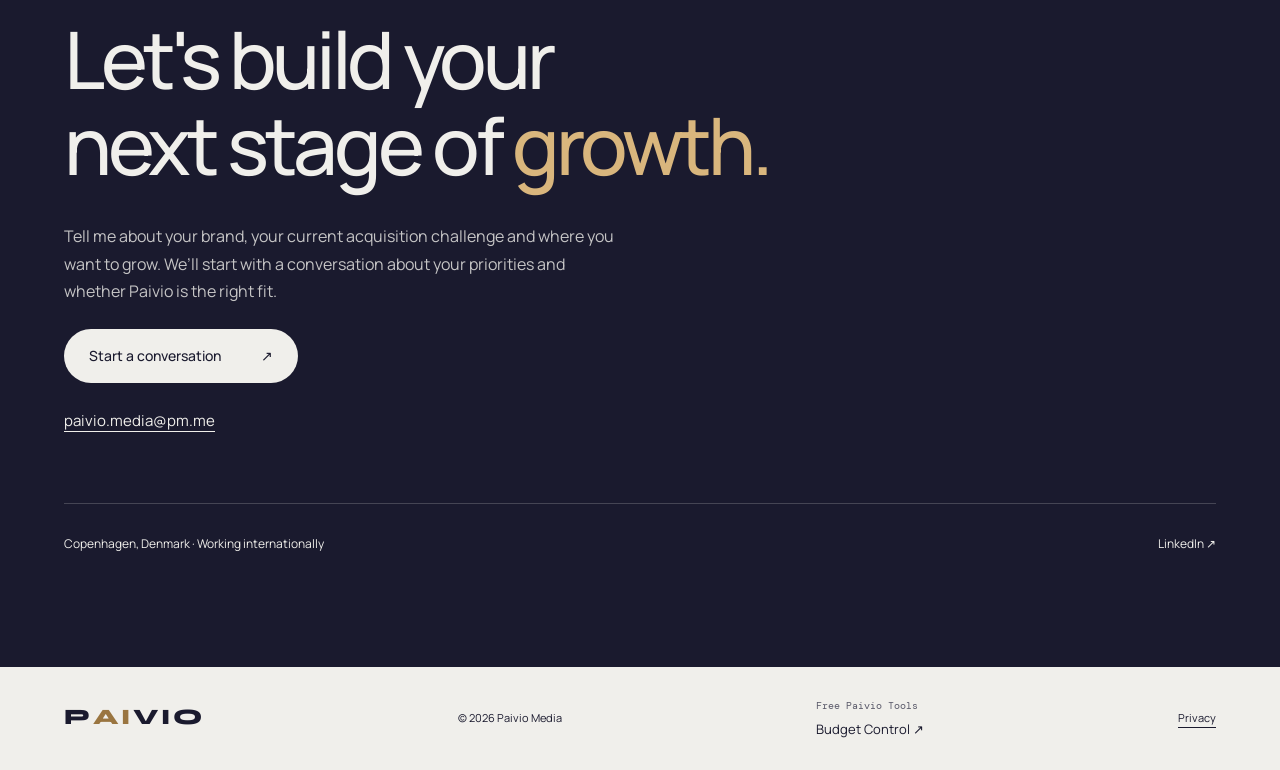
==== commit 8cc96ed6: "Refine homepage with light editorial fashion direction" ====
--- a/index.html
+++ b/index.html
@@ -17,19 +17,20 @@
 <meta name="twitter:card" content="summary">
 <link rel="stylesheet" href="/assets/homepage.css">
 <script type="application/ld+json">{"@context":"https://schema.org","@type":"Organization","name":"Paivio Media","url":"https://paiviomedia.com/","email":"paivio.media@pm.me","founder":{"@type":"Person","name":"Anders Berendt Svendsen","sameAs":"https://www.linkedin.com/in/andersberendt/"},"address":{"@type":"PostalAddress","addressLocality":"Copenhagen","addressCountry":"DK"}}</script>
+<link rel="stylesheet" href="/assets/editorial.css">
 </head>
-<body><a class="skip" href="#main">Skip to content</a>
+<body class="editorial-home"><a class="skip" href="#main">Skip to content</a>
 <header><nav aria-label="Main navigation"><a class="logo" href="#" aria-label="Paivio home"><span>P</span><span class="gold">AI</span><span>VIO</span></a><button class="menu" aria-expanded="false" aria-controls="navigation">Menu <span>+</span></button><div id="navigation"><a href="#expertise">Expertise</a><a href="#about">About Anders</a><a href="#approach">Approach</a><details class="nav-cases"><summary>Cases</summary><div class="case-dropdown"><a href="/cases/top-funnel/">Same budget. Better leads. ↗</a></div></details><a class="nav-cta" href="#contact">Let's talk growth <span>↗</span></a></div></nav></header>
 <main id="main">
-<section class="hero"><div class="hero-inner wrap"><div class="hero-copy"><p class="eyebrow">Copenhagen · Independent growth consultancy</p><h1>Great brands<br>deserve <em>great<br>growth.</em></h1><p class="intro">Helping ambitious eCommerce brands turn distinctive products, creative thinking and paid media into profitable growth.</p><div class="actions"><a class="button light" href="#contact">Let's talk growth <span>↗</span></a><a class="text-link" href="#approach">Explore our approach <span>↓</span></a></div><p class="hero-note">Senior expertise. Direct collaboration.<br>From your next customer to your next market.</p></div><figure class="portrait hero-portrait has-photo"><img src="/assets/images/anders-hero.jpg" width="900" height="1120" alt="Anders Berendt Svendsen wearing a dark shirt" fetchpriority="high"><figcaption><span>Anders Berendt Svendsen</span><span>Founder &amp; Paid Media Strategist</span></figcaption></figure></div><div class="hero-base wrap"><span>Independent by design.</span><span>Built for brands with ambition.</span><span>UK · Europe · Beyond</span></div></section>
-<section class="client-references wrap" aria-labelledby="client-heading"><p class="eyebrow">Selected Paivio clients</p><h2 id="client-heading">Trusted by distinctive businesses.</h2><ul class="client-names"><li>Løgismose</li><li>ReShopper</li><li>Liné</li><li>VinMedMere.dk</li><li>BreschelSport</li><li>Tandlægerne i Ll. Skensved</li><li>Figata Ciclismo</li><li>Abbe Polyhagen</li></ul></section>
-<section class="credibility wrap"><p class="eyebrow">Experience that travels</p><div class="credibility-grid"><h2>Senior expertise.<br>Direct collaboration.</h2><div><p class="body">Work directly with a strategist with more than 15 years of experience across digital marketing, eCommerce and commercial growth.</p><p class="muted">Anders' background includes senior in-house roles at byACRE and Trendsales. That experience informs a practical approach to the decisions behind growth.</p></div></div><div class="experience-strip"><span>15+ <small>years of experience</small></span><span>byACRE <small>previous in-house experience</small></span><span>Trendsales <small>previous in-house experience</small></span><span>Rosemunde <small>previous in-house experience</small></span><span>AnnoAnno <small>previous in-house experience</small></span><span>Living Sport <small>previous in-house experience</small></span><span>American Sports Outlet <small>previous in-house experience</small></span><span>Digital Advisor <small>previous in-house experience</small></span></div></section>
+<section class="hero"><div class="hero-inner wrap"><div class="hero-copy"><p class="eyebrow">Independent growth consultancy · Copenhagen</p><h1>Great brands.<br><em>Considered strategy.</em><br>Better growth.</h1><p class="intro">Paid media and growth strategy for ambitious fashion, lifestyle and eCommerce brands. Senior thinking, hands-on execution and a clear commercial focus.</p><div class="actions"><a class="button light" href="#contact">Let's talk growth <span>↗</span></a><a class="text-link" href="#approach">Explore our approach <span>↓</span></a></div><p class="hero-note">Work directly with Anders Berendt Svendsen.<br>15+ years across paid media, eCommerce and growth.</p></div><figure class="portrait hero-portrait has-photo"><img src="/assets/images/anders-hero.jpg" width="900" height="1120" alt="Anders Berendt Svendsen wearing a dark shirt" fetchpriority="high"><figcaption><span>Anders Berendt Svendsen</span><span>Founder &amp; Paid Media Strategist</span></figcaption></figure></div><div class="hero-base wrap"><span>Independent by design.</span><span>Built for brands with ambition.</span><span>UK · Europe · Beyond</span></div></section>
+<section class="client-references wrap" aria-labelledby="client-heading"><p class="eyebrow">Selected Paivio clients</p><h2 id="client-heading">Trusted by distinctive businesses.</h2><ul class="client-names"><li>Liné</li><li>Figata Ciclismo</li><li>BreschelSport</li><li>Abbe Polyhagen</li><li>Løgismose</li><li>ReShopper</li><li>VinMedMere.dk</li><li>Tandlægerne i Ll. Skensved</li></ul></section>
+<section class="credibility wrap"><p class="eyebrow">Experience that travels</p><div class="credibility-grid"><h2>Senior expertise.<br>Direct collaboration.</h2><div><p class="body">Work directly with a strategist with more than 15 years of experience across digital marketing, eCommerce and commercial growth.</p><p class="muted">Anders' background includes senior in-house roles at byACRE and Trendsales. That experience informs a practical approach to the decisions behind growth.</p></div></div><div class="experience-strip"><span>15+ <small>years of experience</small></span><span>Rosemunde <small>previous in-house experience</small></span><span>AnnoAnno <small>previous in-house experience</small></span><span>Living Sport <small>previous in-house experience</small></span><span>American Sports Outlet <small>previous in-house experience</small></span><span>byACRE <small>previous in-house experience</small></span><span>Trendsales <small>previous in-house experience</small></span><span>Digital Advisor <small>previous in-house experience</small></span></div></section>
 <section class="pathways section"><div class="wrap"><p class="eyebrow">Your next stage</p><h2>Different stages.<br>The same ambition to grow.</h2><div class="path-grid"><article><span class="index">01 / Build the foundation</span><h3>Growth Starter</h3><p>You have a product people want. Now you need a clearer route to acquiring more of the right customers.</p><ul><li>Find your channel priorities</li><li>Build a consistent creative testing process</li><li>Strengthen tracking and acquisition economics</li></ul><a class="text-link" href="mailto:paivio.media@pm.me?subject=Growth%20Starter">Build your growth foundation <span>↗</span></a></article><article><span class="index">02 / Expand with focus</span><h3>International Growth</h3><p>You have traction. The next challenge is making growth work across more channels, markets and teams.</p><ul><li>Prioritise markets and allocate budgets</li><li>Improve measurement and profitability</li><li>Bring senior direction to your growth team</li></ul><a class="text-link" href="mailto:paivio.media@pm.me?subject=International%20Growth">Explore your next market <span>↗</span></a></article></div><p class="sector-note">For distinctive brands in fashion, lifestyle, activewear, outdoor and premium consumer products.</p></div></section>
 <section class="expertise section wrap" id="expertise"><div class="section-heading"><p class="eyebrow">Core expertise</p><h2>Built for better<br>growth decisions.</h2></div><div class="expertise-list"><article><span class="index">01</span><div><h3>Paid Media & Growth Strategy</h3><p>A clear acquisition strategy, backed by hands-on execution across Meta, Google, YouTube and Microsoft Advertising. Channel decisions grounded in your customers and commercial goals.</p><small>Channel strategy / Hands-on execution</small></div><span class="expertise-mark" aria-hidden="true">↗</span></article><article><span class="index">02</span><div><h3>Creative Strategy & Testing</h3><p>Turn audience insight and performance data into focused creative experiments. Build a repeatable process for finding messages and formats that connect.</p><small>Audience insight / Creative learning</small></div><span class="expertise-mark" aria-hidden="true">↗</span></article><article><span class="index">03</span><div><h3>Measurement & Performance Intelligence</h3><p>Connect media performance with meaningful business outcomes. Practical attribution, reporting and budget visibility to help you decide where to invest next.</p><small>Attribution / Commercial clarity</small></div><span class="expertise-mark" aria-hidden="true">↗</span></article><article><span class="index">04</span><div><h3>International Growth</h3><p>Identify promising markets, plan focused entry tests and adapt acquisition to local audiences. Scale with a clear view of budgets, creative and market performance.</p><small>Market expansion / Senior advisory</small></div><span class="expertise-mark" aria-hidden="true">↗</span></article></div></section>
 <section class="founder section" id="about"><div class="wrap founder-grid"><figure class="portrait secondary has-photo"><img src="/assets/images/anders-founder.jpg" width="900" height="1120" alt="Anders Berendt Svendsen smiling, wearing a light shirt" loading="lazy"><figcaption><span>Anders Berendt Svendsen</span><span>Founder &amp; Paid Media Strategist</span></figcaption></figure><div><p class="eyebrow">Meet the founder</p><h2>A growth partner,<br><em>personally invested.</em></h2><p class="body">I'm Anders. I founded Paivio Media to bring senior growth expertise closer to the brands and people building something distinctive.</p><p>My background spans paid media, international eCommerce and commercial strategy, including senior roles at byACRE and Trendsales. I combine strategic direction with the practical work of launching, testing and improving.</p><p>With Paivio, you work directly with me: clear priorities, transparent communication and a shared focus on the long-term health of your business.</p><div class="signature"><strong>Anders Berendt Svendsen</strong><span>Founder &amp; Paid Media Strategist</span></div><a class="text-link" href="https://www.linkedin.com/in/andersberendt/" target="_blank" rel="noopener noreferrer">Connect on LinkedIn <span>↗</span></a></div></div></section>
 <section class="approach section wrap" id="approach"><p class="eyebrow">The Copenhagen Method</p><div class="section-heading split"><h2>A smarter<br>way to grow.</h2><p class="body">A practical rhythm of understanding, testing and learning. Clear enough to act on. Flexible enough to evolve with your business.</p></div><ol class="method-grid"><li><span class="index">01</span><h3>Understand</h3><p>Start with the business, its customers and the economics behind every acquisition.</p></li><li><span class="index">02</span><h3>Prioritise</h3><p>Identify the opportunities with the strongest potential commercial impact.</p></li><li><span class="index">03</span><h3>Experiment</h3><p>Build and launch focused tests across media, messaging and creative.</p></li><li><span class="index">04</span><h3>Measure</h3><p>Assess commercial impact alongside platform metrics. Make uncertainty visible.</p></li><li><span class="index">05</span><h3>Learn</h3><p>Turn results into a shared learning flywheel that informs the next decision.</p></li><li><span class="index">06</span><h3>Scale</h3><p>Invest in what works, with a clear view of budgets, markets and performance.</p></li></ol></section>
-<section class="case-teaser section wrap"><p class="eyebrow">Featured case · Lead generation</p><h2>Same budget.<br><em>Best lead weeks of the year.</em></h2><p class="body">How reallocating paid media spend toward the top of the funnel coincided with stronger lead volume for a Danish B2C company.</p><a class="text-link" href="/cases/top-funnel/">Read the case <span>↗</span></a></section><section class="work section"><div class="wrap"><p class="eyebrow">Selected professional experience</p><h2>Experience behind<br>the strategy.</h2><div class="work-grid"><article><span class="index">Previous employment / In-house</span><h3>byACRE</h3><p>International eCommerce and paid media experience, bringing a commercial perspective to cross-market growth.</p></article><article><span class="index">Previous employment / In-house</span><h3>Trendsales</h3><p>Marketplace growth and performance marketing experience, connecting acquisition decisions with the wider business.</p></article></div><p class="muted work-note">These references describe Anders' previous employment, rather than Paivio client engagements.</p></div></section>
+<section class="case-teaser section wrap"><div class="case-proof"><span>+63%</span><p>average weekly lead volume<br>during the campaign period</p><small>Versus the other weeks shown. Observational case.</small></div><div class="case-story"><p class="eyebrow">Featured case · Lead generation</p><h2>Same budget.<br><em>Best lead weeks of the year.</em></h2><p class="body">How reallocating paid media spend toward the top of the funnel coincided with stronger lead volume for a Danish B2C company.</p><a class="text-link" href="/cases/top-funnel/">Read the case <span>↗</span></a></div></section><section class="work section"><div class="wrap"><p class="eyebrow">Selected professional experience</p><h2>Experience behind<br>the strategy.</h2><div class="work-grid"><article><span class="index">Previous employment / In-house</span><h3>byACRE</h3><p>International eCommerce and paid media experience, bringing a commercial perspective to cross-market growth.</p></article><article><span class="index">Previous employment / In-house</span><h3>Trendsales</h3><p>Marketplace growth and performance marketing experience, connecting acquisition decisions with the wider business.</p></article></div><p class="muted work-note">These references describe Anders' previous employment, rather than Paivio client engagements.</p></div></section>
 <section class="systems section wrap"><div class="split"><div><p class="eyebrow">Technology with purpose</p><h2>Human judgment.<br><em>Smarter systems.</em></h2></div><div><p class="body">More time for the decisions that matter.</p><p>AI-supported workflows help organise creative learning, analyse performance and reduce repetitive reporting. Automation supports the work; commercial judgment sets the direction.</p><a class="text-link" href="/budget-control/">Explore Budget Control <span>↗</span></a><p class="tool-note">A practical example of the budget visibility behind a paid media cockpit.</p></div></div><aside class="venture"><div><p class="eyebrow">Also building / In development</p><h3>Raceform</h3><p>An AI-supported endurance coaching venture. A hands-on expression of the same curiosity about products, systems and performance.</p></div><a class="text-link" href="https://raceform.app/" target="_blank" rel="noopener noreferrer">Explore the venture <span>↗</span></a></aside></section>
-<section class="contact section" id="contact"><div class="wrap"><p class="eyebrow">Your next move</p><h2>Let's build your<br>next stage of <em>growth.</em></h2><p>Whether you're building your acquisition foundation or expanding into new markets, let's explore what better growth could look like.</p><a class="button light" href="mailto:paivio.media@pm.me">Start a conversation <span>↗</span></a><a class="email" href="mailto:paivio.media@pm.me">paivio.media@pm.me</a><div class="contact-bottom"><span>Copenhagen, Denmark · Working internationally</span><a href="https://www.linkedin.com/in/andersberendt/" target="_blank" rel="noopener noreferrer">LinkedIn ↗</a></div></div></section>
+<section class="contact section" id="contact"><div class="wrap"><p class="eyebrow">Your next move</p><h2>Let's build your<br>next stage of <em>growth.</em></h2><p>Tell me about your brand, your current acquisition challenge and where you want to grow. We’ll start with a conversation about your priorities and whether Paivio is the right fit.</p><a class="button light" href="mailto:paivio.media@pm.me">Start a conversation <span>↗</span></a><a class="email" href="mailto:paivio.media@pm.me">paivio.media@pm.me</a><div class="contact-bottom"><span>Copenhagen, Denmark · Working internationally</span><a href="https://www.linkedin.com/in/andersberendt/" target="_blank" rel="noopener noreferrer">LinkedIn ↗</a></div></div></section>
 </main><footer class="wrap"><a class="logo" href="#" aria-label="Paivio home"><span>P</span><span class="gold">AI</span><span>VIO</span></a><span>© 2026 Paivio Media</span><div class="footer-tools"><span>Free Paivio Tools</span><a href="/budget-control/">Budget Control ↗</a></div><a href="/privacy/">Privacy</a></footer>
 <script src="/assets/homepage.js" defer></script></body></html>
--- a/assets/editorial.css
+++ b/assets/editorial.css
@@ -0,0 +1,37 @@
+/* An editorial evolution using only the existing Paivio palette. */
+.editorial-home>header{background:var(--paper);color:var(--navy)}
+.editorial-home nav{border-bottom-color:var(--line)}
+.editorial-home nav .gold{color:var(--bronze)}
+.editorial-home .nav-cta{border-color:var(--line)}
+.editorial-home .menu{color:var(--navy)}
+.editorial-home .case-dropdown{background:var(--paper);border-color:var(--line)}
+.editorial-home .hero{background:var(--paper);color:var(--navy)}
+.editorial-home .hero-inner{grid-template-columns:1.2fr 1fr;gap:65px;padding-top:72px;padding-bottom:75px;align-items:center}
+.editorial-home .hero .eyebrow{color:var(--bronze);font-size:10px;letter-spacing:.14em}
+.editorial-home .hero h1{font-size:clamp(45px,5.3vw,75px);font-weight:500;line-height:1.08;letter-spacing:-.065em;max-width:750px}
+.editorial-home .hero h1 em{color:var(--bronze);font-weight:400}
+.editorial-home .hero .intro{color:var(--muted);opacity:1;font-size:17px;max-width:510px}
+.editorial-home .hero .button{background:var(--navy);color:var(--paper)}
+.editorial-home .hero .text-link{border-color:var(--line)}
+.editorial-home .hero-note{color:var(--muted);opacity:1;font-size:12px;line-height:1.8}
+.editorial-home .hero-portrait.has-photo{height:580px;overflow:visible;background:none;margin-bottom:65px}
+.editorial-home .hero-portrait.has-photo img{position:static;height:100%;object-fit:cover;object-position:center 35%}
+.editorial-home .hero-portrait.has-photo:after{display:none}
+.editorial-home .hero-portrait.has-photo figcaption{position:static;color:var(--navy);display:flex;justify-content:space-between;align-items:baseline;gap:18px;padding-top:16px;border-top:1px solid var(--line);margin-top:15px;font-size:10px}
+.editorial-home .hero-portrait.has-photo figcaption span:first-child{font-size:12px;font-weight:600}
+.editorial-home .hero-base{color:var(--muted);border-color:var(--line)}
+.editorial-home .client-references{padding-top:62px;padding-bottom:58px}
+.editorial-home .client-names{grid-template-columns:repeat(4,minmax(0,1fr))}
+.editorial-home .client-names li{font-size:19px;font-weight:500}
+.editorial-home .credibility{padding-top:85px;padding-bottom:85px}
+.editorial-home .experience-strip{grid-template-columns:repeat(4,minmax(0,1fr));row-gap:35px}
+.editorial-home .experience-strip>span{font-size:24px;line-height:1.3}
+.editorial-home .experience-strip small{font-size:8px;line-height:1.5}
+.editorial-home .expertise-list article{grid-template-columns:90px 1fr 50px;padding:38px 0}
+.editorial-home .founder-grid{grid-template-columns:.8fr 1.1fr;gap:110px}
+.editorial-home .founder .secondary{transform:translateY(15px)}
+.editorial-home .case-teaser{display:grid;grid-template-columns:.8fr 1.1fr;gap:110px;align-items:center}
+.case-proof{border-top:1px solid var(--line);padding-top:30px}.case-proof>span{font-family:'Manrope',sans-serif;font-size:clamp(80px,10vw,145px);letter-spacing:-.07em;line-height:1;color:var(--bronze);font-weight:400}.case-proof>p{font-size:17px;line-height:1.5;margin:20px 0}.case-proof>small{font-size:11px;color:var(--muted);display:block;max-width:280px}
+.editorial-home .case-teaser h2{font-size:clamp(32px,4vw,53px)}
+@media(max-width:1000px){.editorial-home .hero-inner{gap:35px}.editorial-home .hero h1{font-size:clamp(42px,5.5vw,60px)}.editorial-home .hero-portrait.has-photo{height:510px}.editorial-home .experience-strip{grid-template-columns:repeat(3,minmax(0,1fr))}.editorial-home .founder-grid,.editorial-home .case-teaser{gap:50px}}
+@media(max-width:700px){.editorial-home .hero-inner{grid-template-columns:1fr;padding-top:40px;padding-bottom:35px;gap:38px}.editorial-home .hero h1{font-size:clamp(38px,10.8vw,67px)}.editorial-home .hero .eyebrow{font-size:8px;letter-spacing:.08em}.editorial-home .hero-portrait.has-photo{height:470px;margin-bottom:50px}.editorial-home .hero-portrait.has-photo figcaption{flex-direction:column;gap:2px}.editorial-home .client-names{grid-template-columns:1fr 1fr}.editorial-home .client-names li{font-size:15px}.editorial-home .experience-strip{grid-template-columns:1fr 1fr}.editorial-home .experience-strip>span{font-size:21px}.editorial-home .credibility{padding-top:55px;padding-bottom:55px}.editorial-home .founder-grid,.editorial-home .case-teaser{grid-template-columns:1fr;gap:40px}.editorial-home .founder .secondary{transform:none}.editorial-home .expertise-list article{grid-template-columns:25px 1fr;padding:28px 0}.case-proof>span{font-size:95px}}
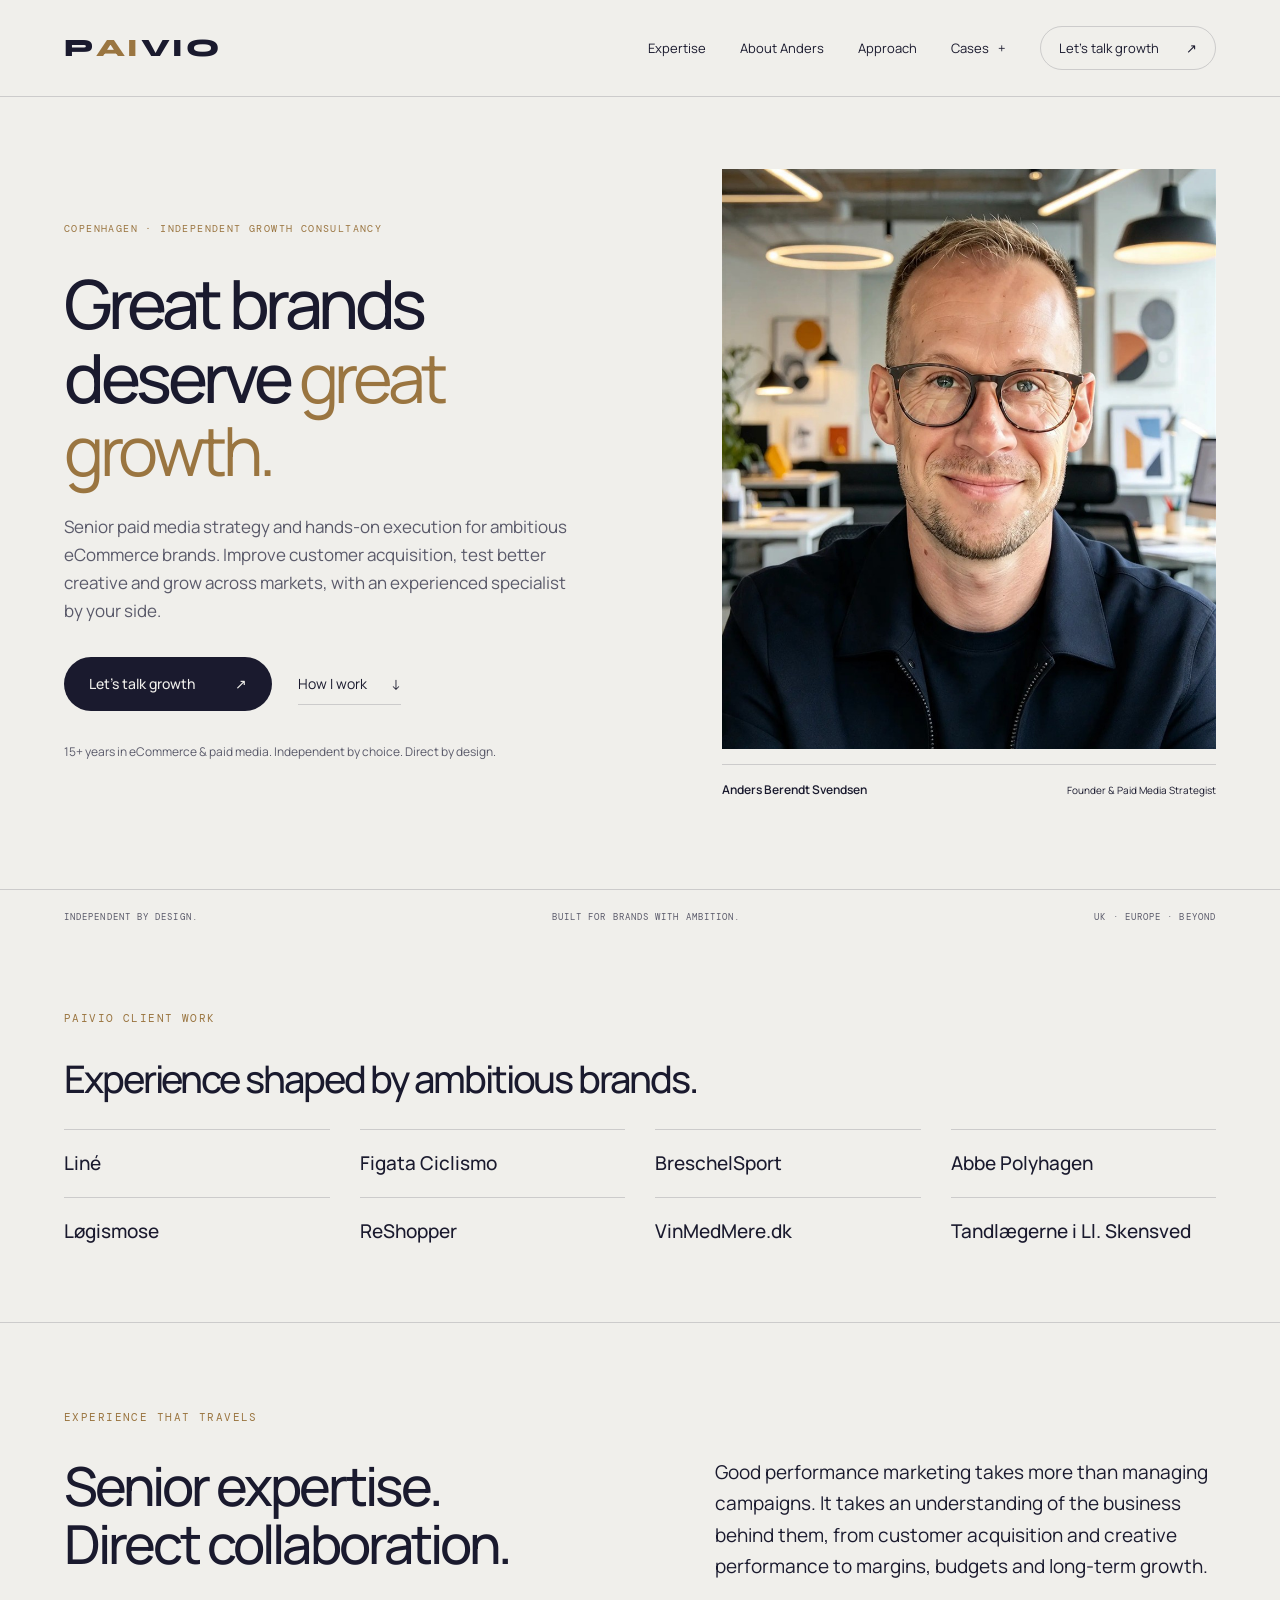
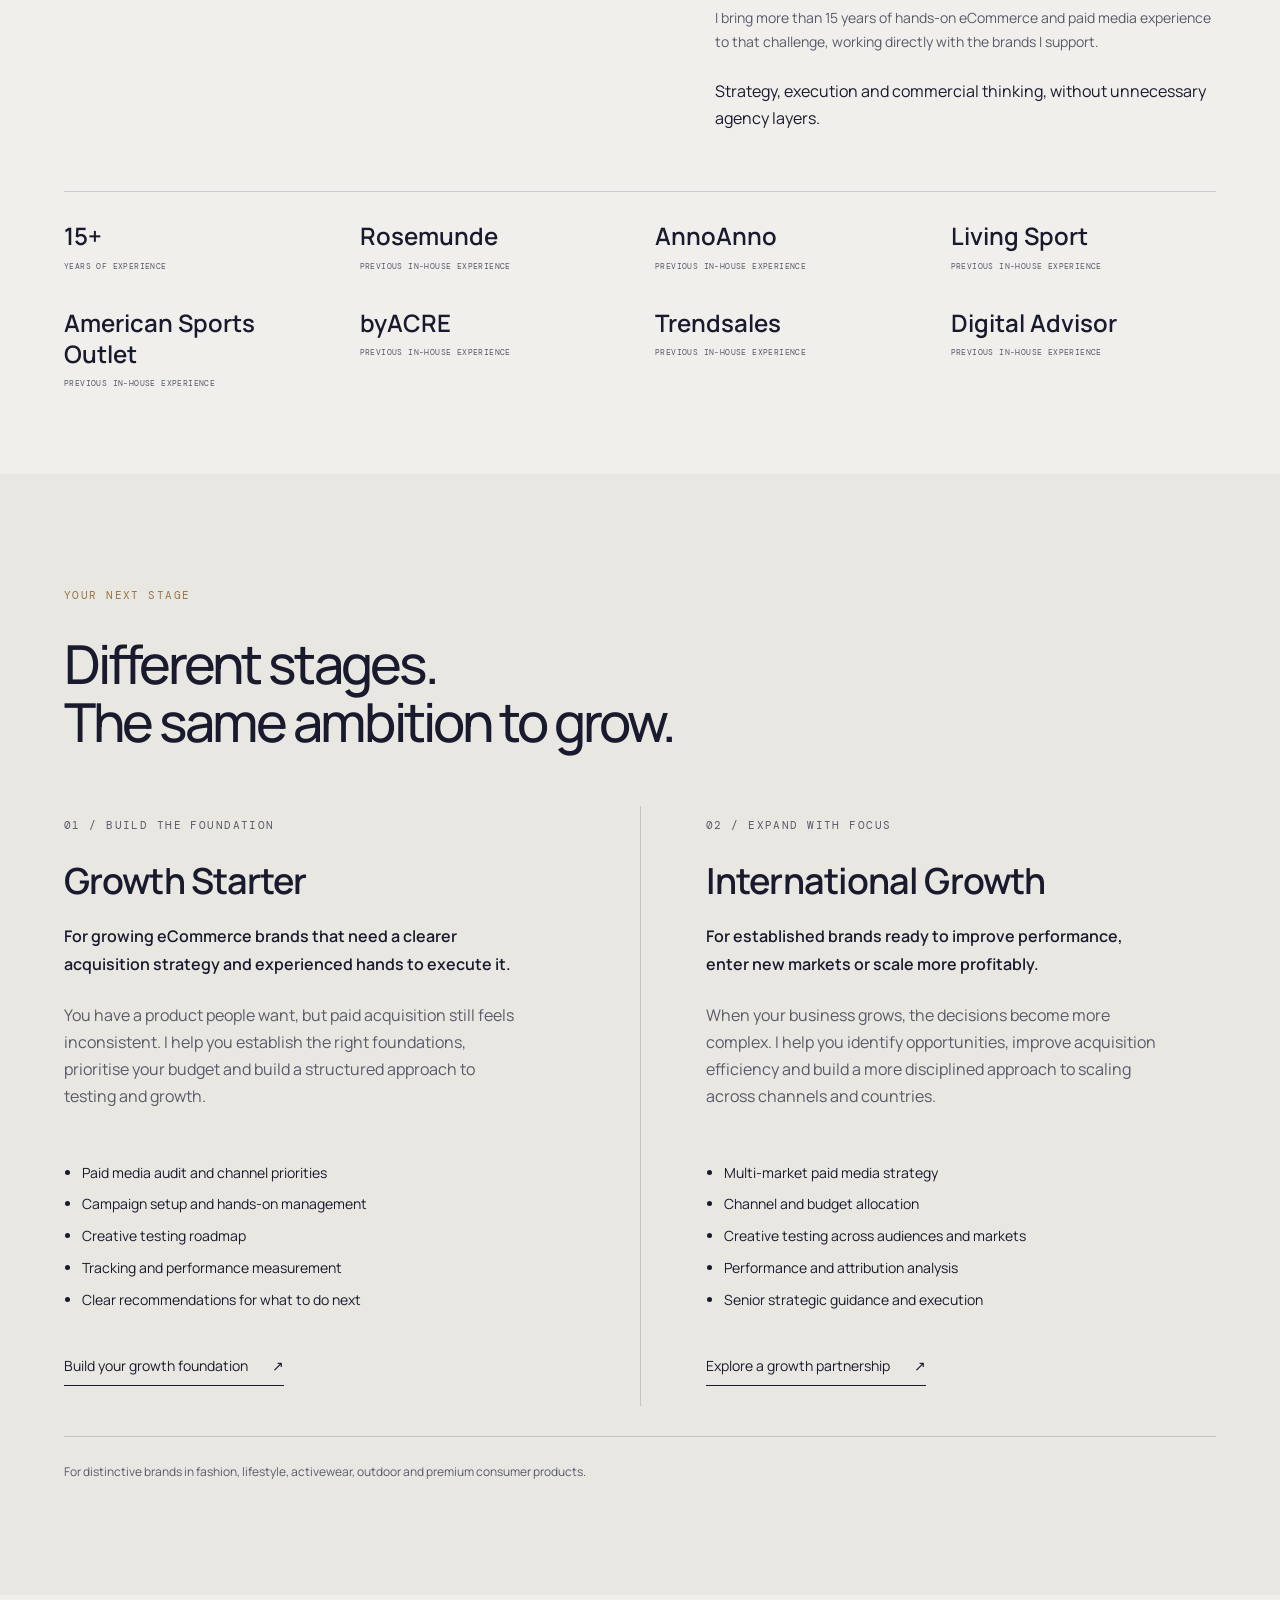
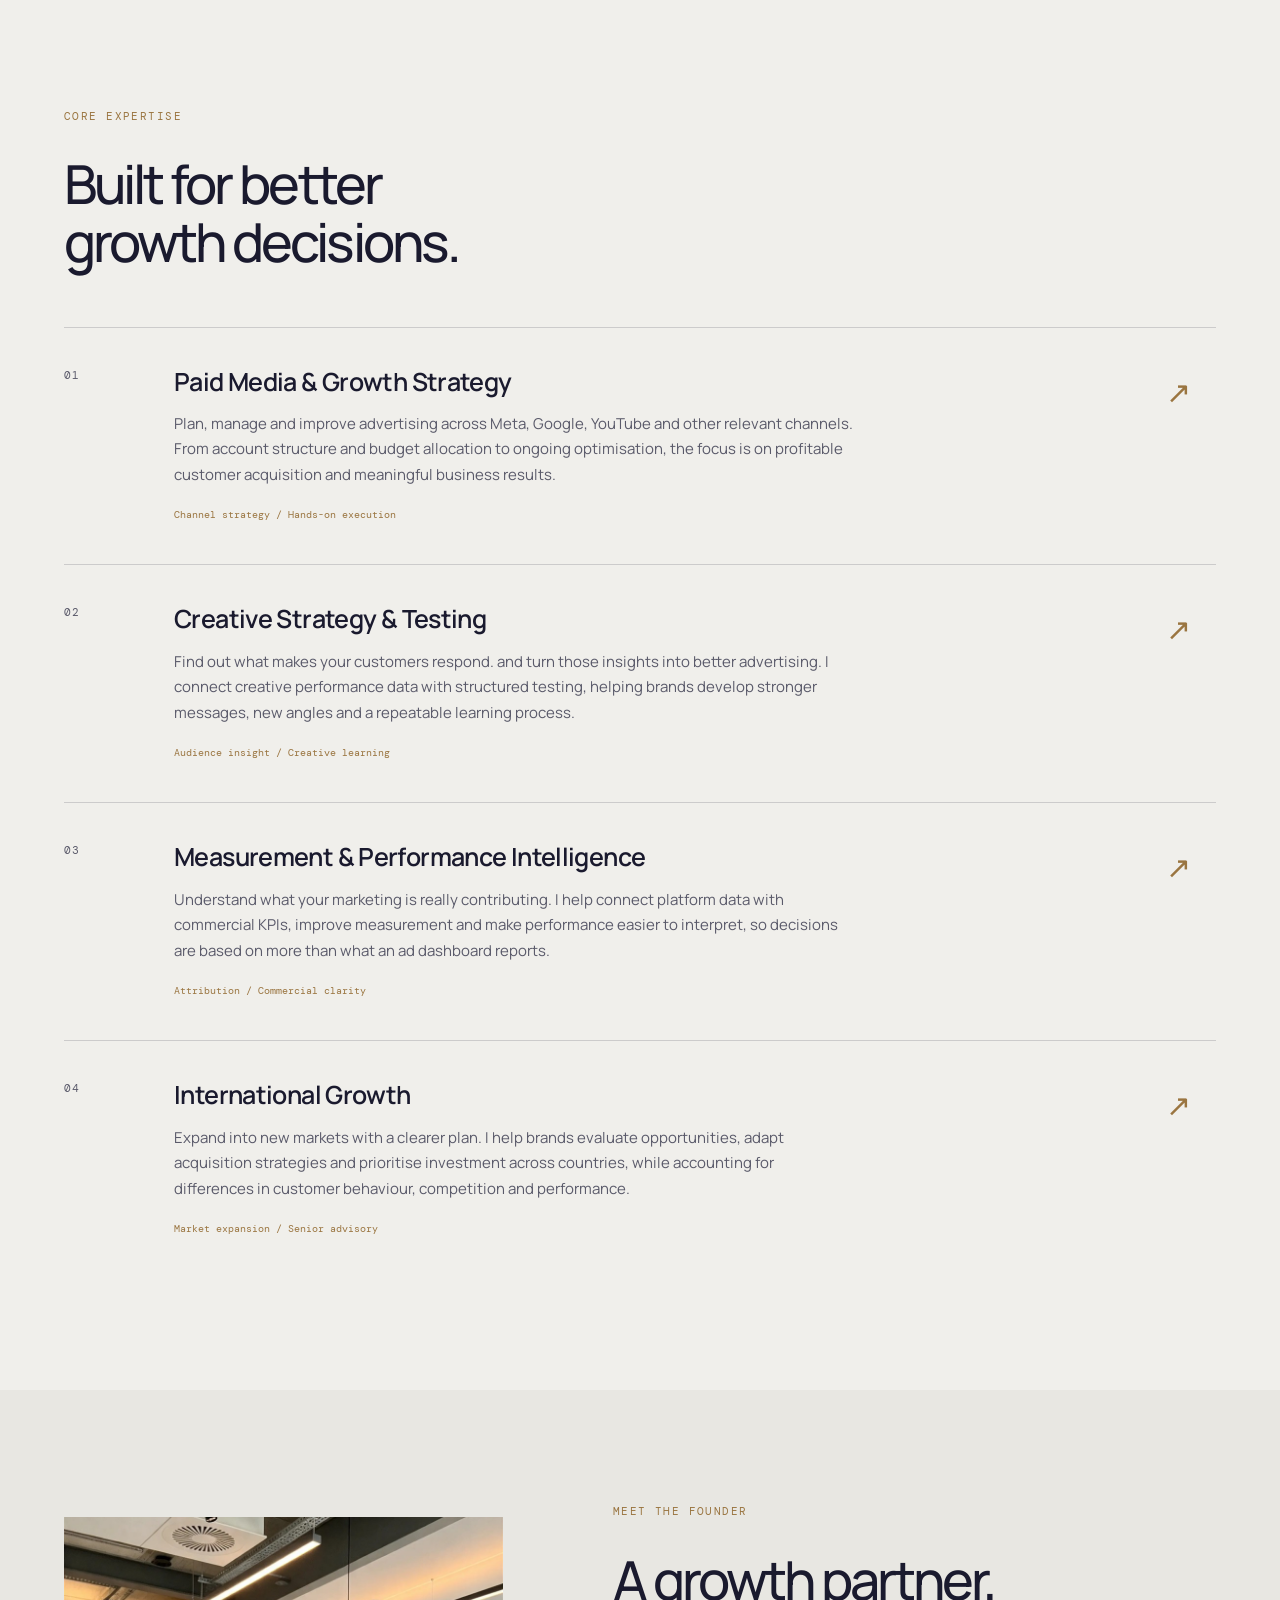
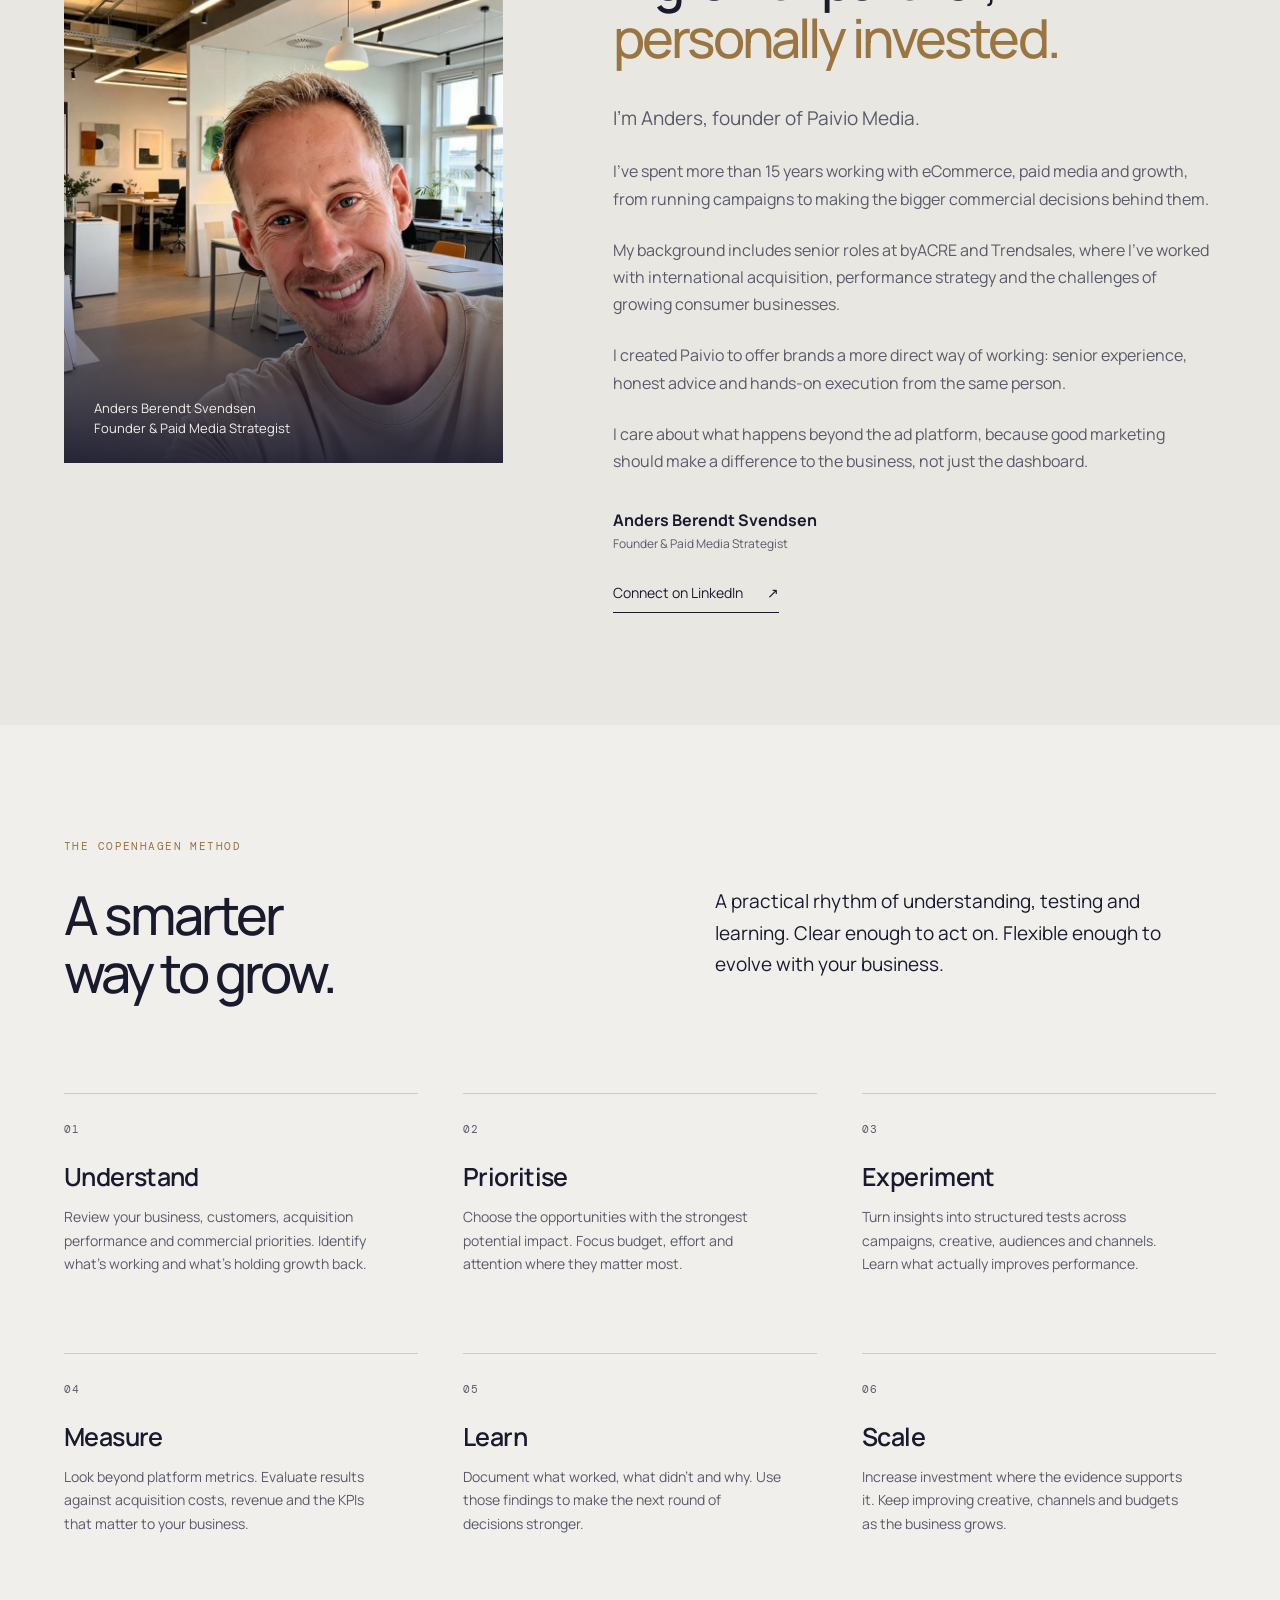
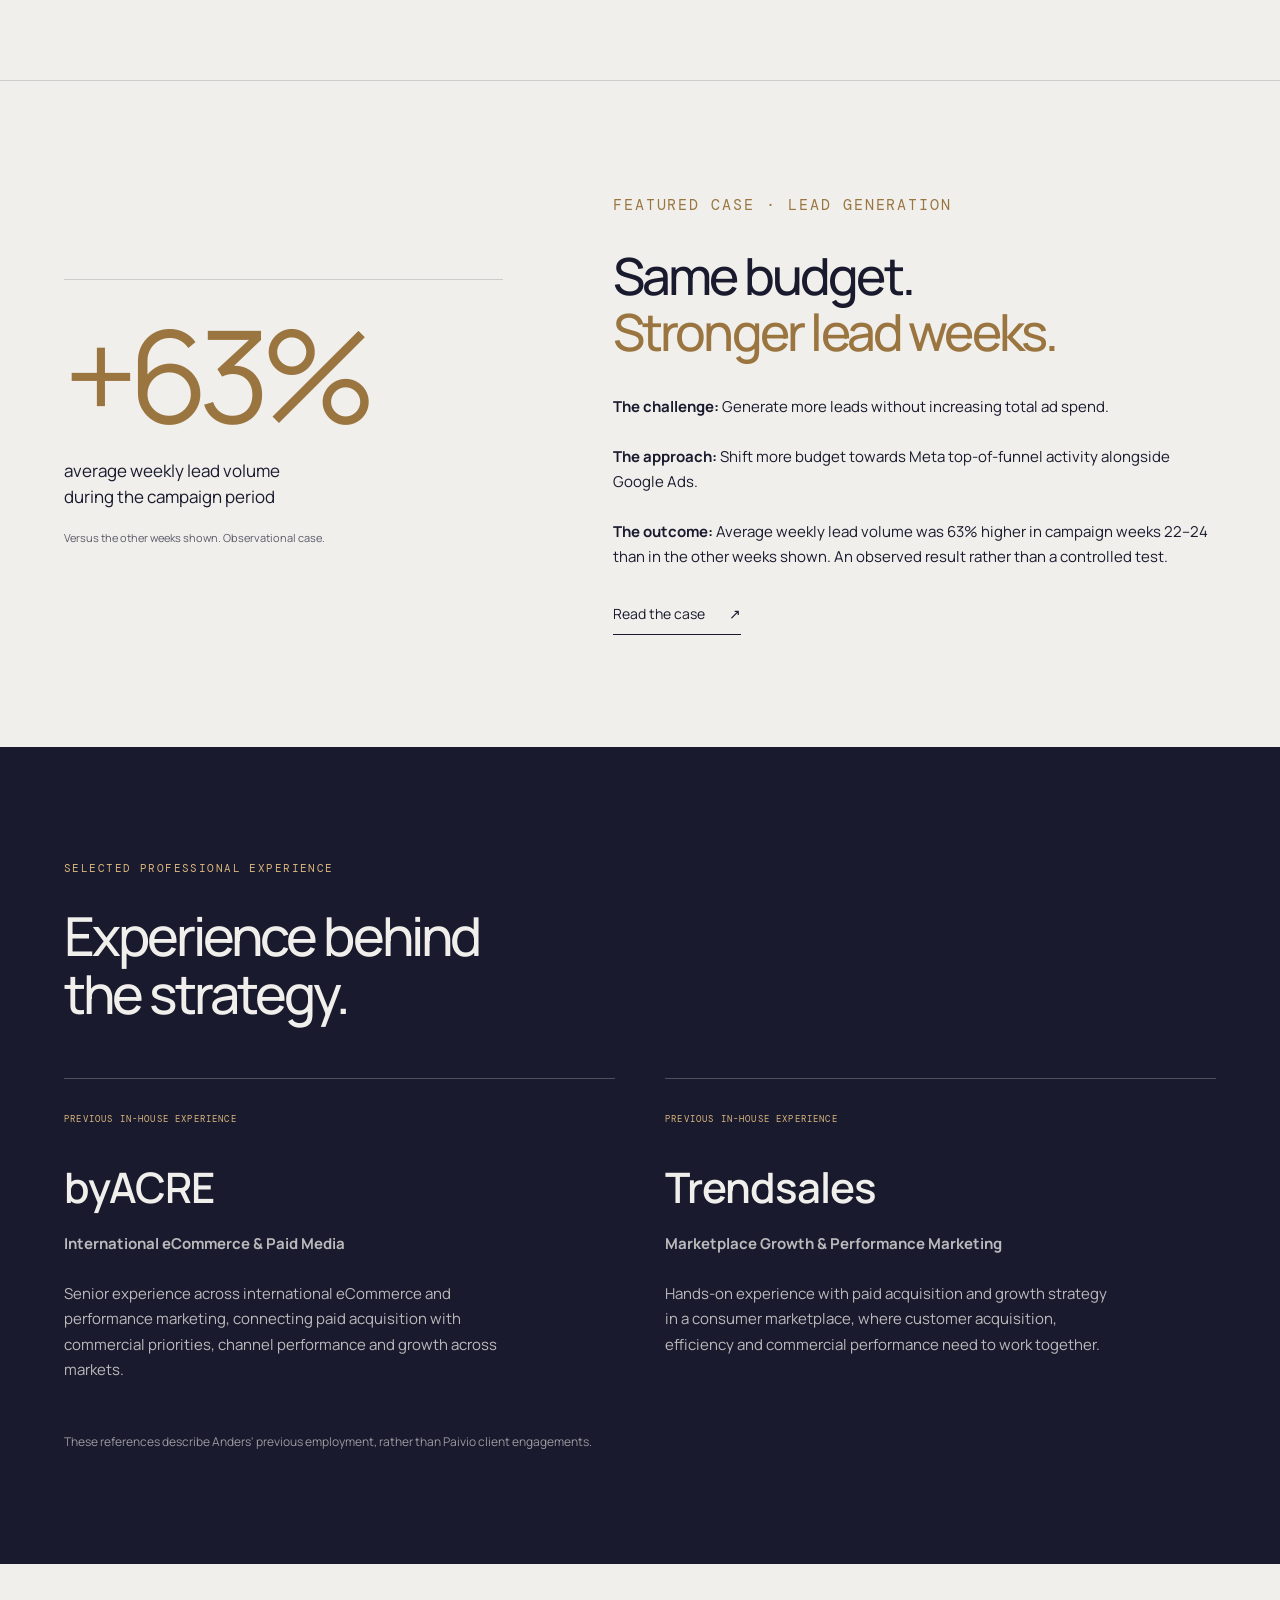
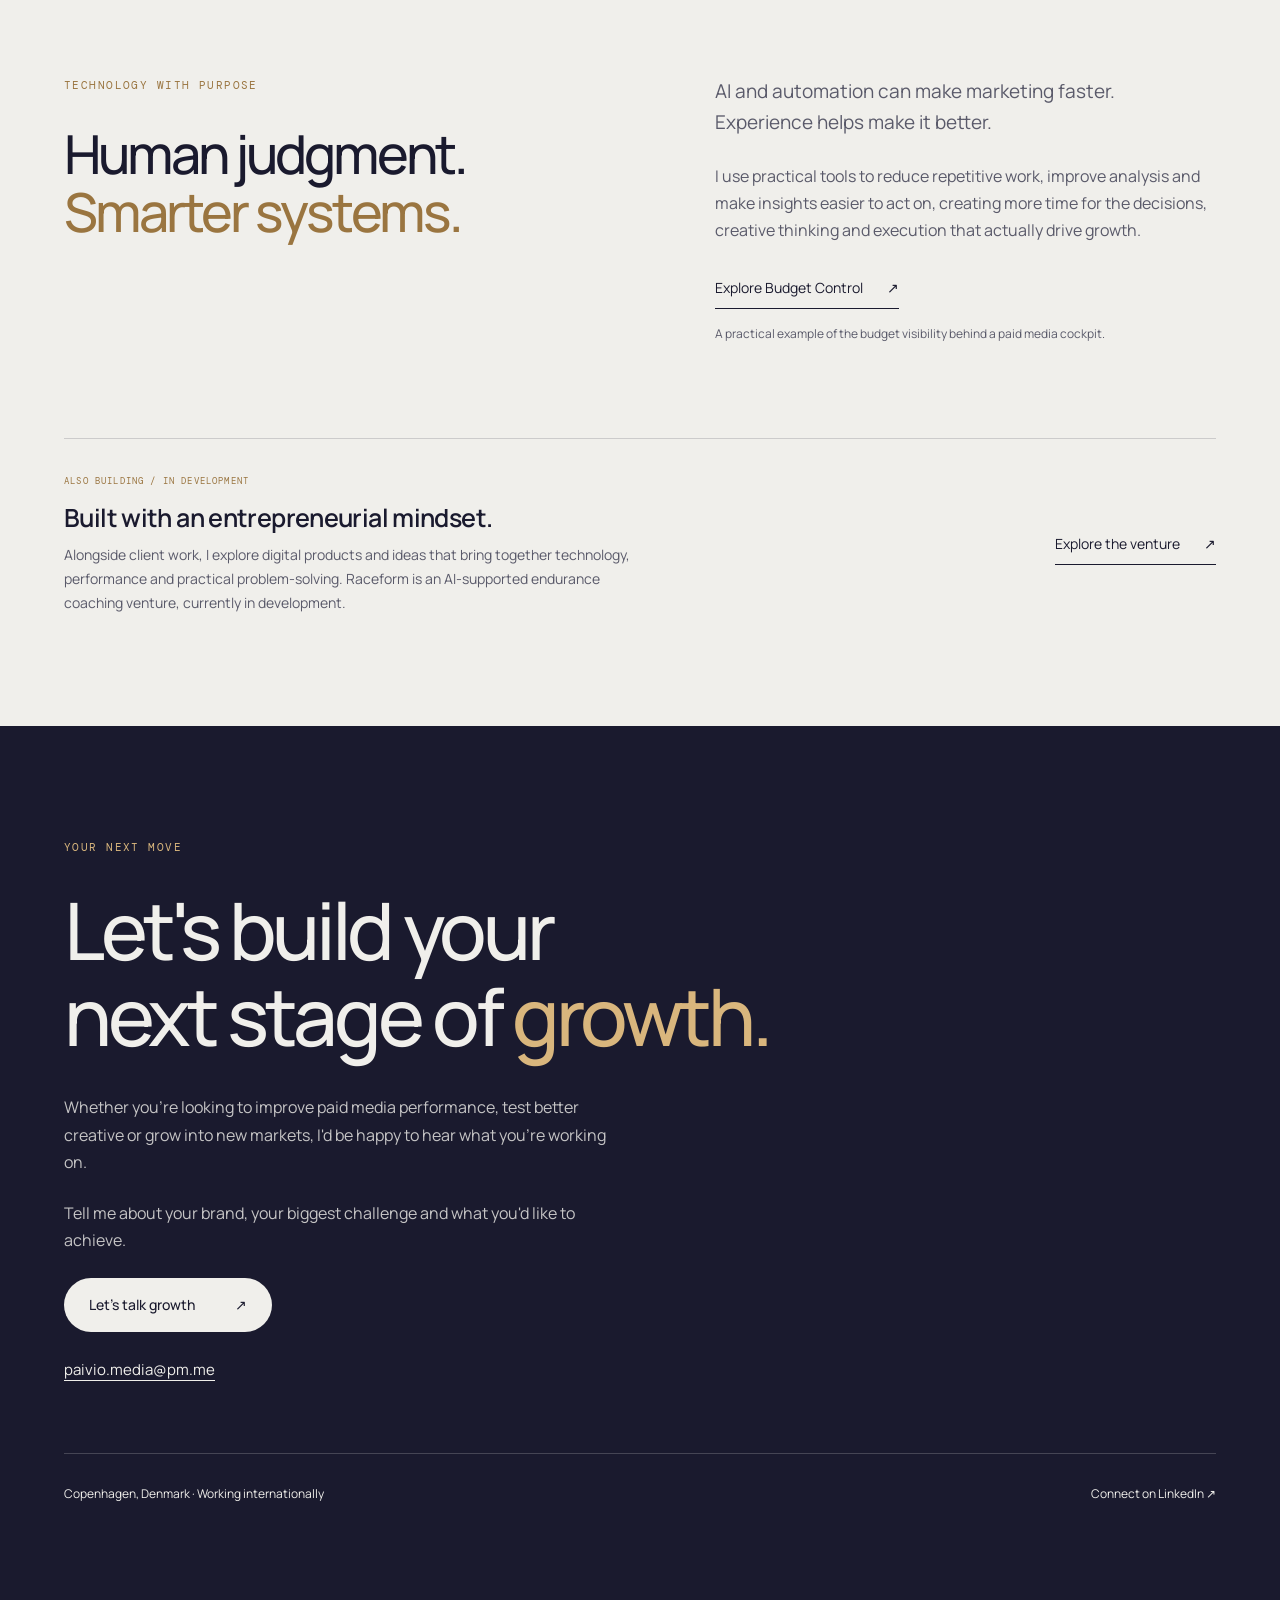
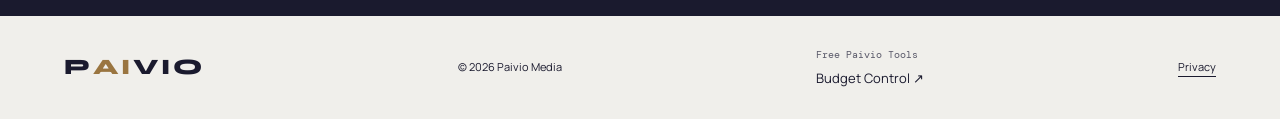
==== commit 4039bb14: "Apply approved homepage copy and remove long dashes" ====
--- a/index.html
+++ b/index.html
@@ -3,34 +3,34 @@
 <head>
 <meta charset="UTF-8">
 <meta name="viewport" content="width=device-width, initial-scale=1.0">
-<title>Paivio Media — Independent eCommerce Growth Consultancy</title>
-<meta name="description" content="Founder-led paid media consultancy in Copenhagen. Senior eCommerce growth strategy, creative testing and international expansion for ambitious DTC brands.">
+<title>Paivio Media | Paid Media &amp; eCommerce Growth Consultancy</title>
+<meta name="description" content="Senior paid media strategy and hands-on execution for ambitious eCommerce brands. Creative testing, acquisition and international growth. Copenhagen.">
 <link rel="icon" href="/favicon.png" type="image/png" sizes="512x512">
 <link rel="shortcut icon" href="/favicon.png" type="image/png">
 <link rel="apple-touch-icon" href="/apple-touch-icon.png">
 <link rel="preconnect" href="https://fonts.googleapis.com">
 <link href="https://fonts.googleapis.com/css2?family=Syne:wght@800&family=Manrope:wght@400;500;600;700;800&family=DM+Mono:wght@300;400&display=swap" rel="stylesheet">
 <link rel="canonical" href="https://paiviomedia.com/">
-<meta property="og:title" content="Paivio Media — Great brands deserve great growth.">
+<meta property="og:title" content="Paivio Media. Great brands deserve great growth.">
 <meta property="og:description" content="Independent growth consultancy for ambitious eCommerce brands. Work directly with Anders Berendt Svendsen.">
 <meta property="og:type" content="website"><meta property="og:url" content="https://paiviomedia.com/">
 <meta name="twitter:card" content="summary">
 <link rel="stylesheet" href="/assets/homepage.css">
 <script type="application/ld+json">{"@context":"https://schema.org","@type":"Organization","name":"Paivio Media","url":"https://paiviomedia.com/","email":"paivio.media@pm.me","founder":{"@type":"Person","name":"Anders Berendt Svendsen","sameAs":"https://www.linkedin.com/in/andersberendt/"},"address":{"@type":"PostalAddress","addressLocality":"Copenhagen","addressCountry":"DK"}}</script>
 <link rel="stylesheet" href="/assets/editorial.css">
-</head>
+<style>.path-grid article{display:flex;flex-direction:column}.path-grid article>.text-link{margin-top:auto;align-self:flex-start}.path-grid article strong{color:var(--navy);font-weight:600}.expertise-list small{line-height:1.8}.case-story p{font-size:15px}@media(min-width:701px){.founder-grid .secondary{align-self:start}}</style></head>
 <body class="editorial-home"><a class="skip" href="#main">Skip to content</a>
 <header><nav aria-label="Main navigation"><a class="logo" href="#" aria-label="Paivio home"><span>P</span><span class="gold">AI</span><span>VIO</span></a><button class="menu" aria-expanded="false" aria-controls="navigation">Menu <span>+</span></button><div id="navigation"><a href="#expertise">Expertise</a><a href="#about">About Anders</a><a href="#approach">Approach</a><details class="nav-cases"><summary>Cases</summary><div class="case-dropdown"><a href="/cases/top-funnel/">Same budget. Better leads. ↗</a></div></details><a class="nav-cta" href="#contact">Let's talk growth <span>↗</span></a></div></nav></header>
 <main id="main">
-<section class="hero"><div class="hero-inner wrap"><div class="hero-copy"><p class="eyebrow">Independent growth consultancy · Copenhagen</p><h1>Great brands.<br><em>Considered strategy.</em><br>Better growth.</h1><p class="intro">Paid media and growth strategy for ambitious fashion, lifestyle and eCommerce brands. Senior thinking, hands-on execution and a clear commercial focus.</p><div class="actions"><a class="button light" href="#contact">Let's talk growth <span>↗</span></a><a class="text-link" href="#approach">Explore our approach <span>↓</span></a></div><p class="hero-note">Work directly with Anders Berendt Svendsen.<br>15+ years across paid media, eCommerce and growth.</p></div><figure class="portrait hero-portrait has-photo"><img src="/assets/images/anders-hero.jpg" width="900" height="1120" alt="Anders Berendt Svendsen wearing a dark shirt" fetchpriority="high"><figcaption><span>Anders Berendt Svendsen</span><span>Founder &amp; Paid Media Strategist</span></figcaption></figure></div><div class="hero-base wrap"><span>Independent by design.</span><span>Built for brands with ambition.</span><span>UK · Europe · Beyond</span></div></section>
-<section class="client-references wrap" aria-labelledby="client-heading"><p class="eyebrow">Selected Paivio clients</p><h2 id="client-heading">Trusted by distinctive businesses.</h2><ul class="client-names"><li>Liné</li><li>Figata Ciclismo</li><li>BreschelSport</li><li>Abbe Polyhagen</li><li>Løgismose</li><li>ReShopper</li><li>VinMedMere.dk</li><li>Tandlægerne i Ll. Skensved</li></ul></section>
-<section class="credibility wrap"><p class="eyebrow">Experience that travels</p><div class="credibility-grid"><h2>Senior expertise.<br>Direct collaboration.</h2><div><p class="body">Work directly with a strategist with more than 15 years of experience across digital marketing, eCommerce and commercial growth.</p><p class="muted">Anders' background includes senior in-house roles at byACRE and Trendsales. That experience informs a practical approach to the decisions behind growth.</p></div></div><div class="experience-strip"><span>15+ <small>years of experience</small></span><span>Rosemunde <small>previous in-house experience</small></span><span>AnnoAnno <small>previous in-house experience</small></span><span>Living Sport <small>previous in-house experience</small></span><span>American Sports Outlet <small>previous in-house experience</small></span><span>byACRE <small>previous in-house experience</small></span><span>Trendsales <small>previous in-house experience</small></span><span>Digital Advisor <small>previous in-house experience</small></span></div></section>
-<section class="pathways section"><div class="wrap"><p class="eyebrow">Your next stage</p><h2>Different stages.<br>The same ambition to grow.</h2><div class="path-grid"><article><span class="index">01 / Build the foundation</span><h3>Growth Starter</h3><p>You have a product people want. Now you need a clearer route to acquiring more of the right customers.</p><ul><li>Find your channel priorities</li><li>Build a consistent creative testing process</li><li>Strengthen tracking and acquisition economics</li></ul><a class="text-link" href="mailto:paivio.media@pm.me?subject=Growth%20Starter">Build your growth foundation <span>↗</span></a></article><article><span class="index">02 / Expand with focus</span><h3>International Growth</h3><p>You have traction. The next challenge is making growth work across more channels, markets and teams.</p><ul><li>Prioritise markets and allocate budgets</li><li>Improve measurement and profitability</li><li>Bring senior direction to your growth team</li></ul><a class="text-link" href="mailto:paivio.media@pm.me?subject=International%20Growth">Explore your next market <span>↗</span></a></article></div><p class="sector-note">For distinctive brands in fashion, lifestyle, activewear, outdoor and premium consumer products.</p></div></section>
-<section class="expertise section wrap" id="expertise"><div class="section-heading"><p class="eyebrow">Core expertise</p><h2>Built for better<br>growth decisions.</h2></div><div class="expertise-list"><article><span class="index">01</span><div><h3>Paid Media & Growth Strategy</h3><p>A clear acquisition strategy, backed by hands-on execution across Meta, Google, YouTube and Microsoft Advertising. Channel decisions grounded in your customers and commercial goals.</p><small>Channel strategy / Hands-on execution</small></div><span class="expertise-mark" aria-hidden="true">↗</span></article><article><span class="index">02</span><div><h3>Creative Strategy & Testing</h3><p>Turn audience insight and performance data into focused creative experiments. Build a repeatable process for finding messages and formats that connect.</p><small>Audience insight / Creative learning</small></div><span class="expertise-mark" aria-hidden="true">↗</span></article><article><span class="index">03</span><div><h3>Measurement & Performance Intelligence</h3><p>Connect media performance with meaningful business outcomes. Practical attribution, reporting and budget visibility to help you decide where to invest next.</p><small>Attribution / Commercial clarity</small></div><span class="expertise-mark" aria-hidden="true">↗</span></article><article><span class="index">04</span><div><h3>International Growth</h3><p>Identify promising markets, plan focused entry tests and adapt acquisition to local audiences. Scale with a clear view of budgets, creative and market performance.</p><small>Market expansion / Senior advisory</small></div><span class="expertise-mark" aria-hidden="true">↗</span></article></div></section>
-<section class="founder section" id="about"><div class="wrap founder-grid"><figure class="portrait secondary has-photo"><img src="/assets/images/anders-founder.jpg" width="900" height="1120" alt="Anders Berendt Svendsen smiling, wearing a light shirt" loading="lazy"><figcaption><span>Anders Berendt Svendsen</span><span>Founder &amp; Paid Media Strategist</span></figcaption></figure><div><p class="eyebrow">Meet the founder</p><h2>A growth partner,<br><em>personally invested.</em></h2><p class="body">I'm Anders. I founded Paivio Media to bring senior growth expertise closer to the brands and people building something distinctive.</p><p>My background spans paid media, international eCommerce and commercial strategy, including senior roles at byACRE and Trendsales. I combine strategic direction with the practical work of launching, testing and improving.</p><p>With Paivio, you work directly with me: clear priorities, transparent communication and a shared focus on the long-term health of your business.</p><div class="signature"><strong>Anders Berendt Svendsen</strong><span>Founder &amp; Paid Media Strategist</span></div><a class="text-link" href="https://www.linkedin.com/in/andersberendt/" target="_blank" rel="noopener noreferrer">Connect on LinkedIn <span>↗</span></a></div></div></section>
-<section class="approach section wrap" id="approach"><p class="eyebrow">The Copenhagen Method</p><div class="section-heading split"><h2>A smarter<br>way to grow.</h2><p class="body">A practical rhythm of understanding, testing and learning. Clear enough to act on. Flexible enough to evolve with your business.</p></div><ol class="method-grid"><li><span class="index">01</span><h3>Understand</h3><p>Start with the business, its customers and the economics behind every acquisition.</p></li><li><span class="index">02</span><h3>Prioritise</h3><p>Identify the opportunities with the strongest potential commercial impact.</p></li><li><span class="index">03</span><h3>Experiment</h3><p>Build and launch focused tests across media, messaging and creative.</p></li><li><span class="index">04</span><h3>Measure</h3><p>Assess commercial impact alongside platform metrics. Make uncertainty visible.</p></li><li><span class="index">05</span><h3>Learn</h3><p>Turn results into a shared learning flywheel that informs the next decision.</p></li><li><span class="index">06</span><h3>Scale</h3><p>Invest in what works, with a clear view of budgets, markets and performance.</p></li></ol></section>
-<section class="case-teaser section wrap"><div class="case-proof"><span>+63%</span><p>average weekly lead volume<br>during the campaign period</p><small>Versus the other weeks shown. Observational case.</small></div><div class="case-story"><p class="eyebrow">Featured case · Lead generation</p><h2>Same budget.<br><em>Best lead weeks of the year.</em></h2><p class="body">How reallocating paid media spend toward the top of the funnel coincided with stronger lead volume for a Danish B2C company.</p><a class="text-link" href="/cases/top-funnel/">Read the case <span>↗</span></a></div></section><section class="work section"><div class="wrap"><p class="eyebrow">Selected professional experience</p><h2>Experience behind<br>the strategy.</h2><div class="work-grid"><article><span class="index">Previous employment / In-house</span><h3>byACRE</h3><p>International eCommerce and paid media experience, bringing a commercial perspective to cross-market growth.</p></article><article><span class="index">Previous employment / In-house</span><h3>Trendsales</h3><p>Marketplace growth and performance marketing experience, connecting acquisition decisions with the wider business.</p></article></div><p class="muted work-note">These references describe Anders' previous employment, rather than Paivio client engagements.</p></div></section>
-<section class="systems section wrap"><div class="split"><div><p class="eyebrow">Technology with purpose</p><h2>Human judgment.<br><em>Smarter systems.</em></h2></div><div><p class="body">More time for the decisions that matter.</p><p>AI-supported workflows help organise creative learning, analyse performance and reduce repetitive reporting. Automation supports the work; commercial judgment sets the direction.</p><a class="text-link" href="/budget-control/">Explore Budget Control <span>↗</span></a><p class="tool-note">A practical example of the budget visibility behind a paid media cockpit.</p></div></div><aside class="venture"><div><p class="eyebrow">Also building / In development</p><h3>Raceform</h3><p>An AI-supported endurance coaching venture. A hands-on expression of the same curiosity about products, systems and performance.</p></div><a class="text-link" href="https://raceform.app/" target="_blank" rel="noopener noreferrer">Explore the venture <span>↗</span></a></aside></section>
-<section class="contact section" id="contact"><div class="wrap"><p class="eyebrow">Your next move</p><h2>Let's build your<br>next stage of <em>growth.</em></h2><p>Tell me about your brand, your current acquisition challenge and where you want to grow. We’ll start with a conversation about your priorities and whether Paivio is the right fit.</p><a class="button light" href="mailto:paivio.media@pm.me">Start a conversation <span>↗</span></a><a class="email" href="mailto:paivio.media@pm.me">paivio.media@pm.me</a><div class="contact-bottom"><span>Copenhagen, Denmark · Working internationally</span><a href="https://www.linkedin.com/in/andersberendt/" target="_blank" rel="noopener noreferrer">LinkedIn ↗</a></div></div></section>
+<section class="hero"><div class="hero-inner wrap"><div class="hero-copy"><p class="eyebrow">Copenhagen · Independent growth consultancy</p><h1>Great brands<br>deserve <em>great<br>growth.</em></h1><p class="intro">Senior paid media strategy and hands-on execution for ambitious eCommerce brands. Improve customer acquisition, test better creative and grow across markets, with an experienced specialist by your side.</p><div class="actions"><a class="button light" href="#contact">Let's talk growth <span>↗</span></a><a class="text-link" href="#approach">How I work <span>↓</span></a></div><p class="hero-note">15+ years in eCommerce &amp; paid media. Independent by choice. Direct by design.</p></div><figure class="portrait hero-portrait has-photo"><img src="/assets/images/anders-hero.jpg" width="900" height="1120" alt="Anders Berendt Svendsen wearing a dark shirt" fetchpriority="high"><figcaption><span>Anders Berendt Svendsen</span><span>Founder &amp; Paid Media Strategist</span></figcaption></figure></div><div class="hero-base wrap"><span>Independent by design.</span><span>Built for brands with ambition.</span><span>UK · Europe · Beyond</span></div></section>
+<section class="client-references wrap" aria-labelledby="client-heading"><p class="eyebrow">Paivio client work</p><h2 id="client-heading">Experience shaped by ambitious brands.</h2><ul class="client-names"><li>Liné</li><li>Figata Ciclismo</li><li>BreschelSport</li><li>Abbe Polyhagen</li><li>Løgismose</li><li>ReShopper</li><li>VinMedMere.dk</li><li>Tandlægerne i Ll. Skensved</li></ul></section>
+<section class="credibility wrap"><p class="eyebrow">Experience that travels</p><div class="credibility-grid"><h2>Senior expertise.<br>Direct collaboration.</h2><div><p class="body">Good performance marketing takes more than managing campaigns. It takes an understanding of the business behind them, from customer acquisition and creative performance to margins, budgets and long-term growth.</p><p class="muted">I bring more than 15 years of hands-on eCommerce and paid media experience to that challenge, working directly with the brands I support.</p><p>Strategy, execution and commercial thinking, without unnecessary agency layers.</p></div></div><div class="experience-strip"><span>15+ <small>years of experience</small></span><span>Rosemunde <small>previous in-house experience</small></span><span>AnnoAnno <small>previous in-house experience</small></span><span>Living Sport <small>previous in-house experience</small></span><span>American Sports Outlet <small>previous in-house experience</small></span><span>byACRE <small>previous in-house experience</small></span><span>Trendsales <small>previous in-house experience</small></span><span>Digital Advisor <small>previous in-house experience</small></span></div></section>
+<section class="pathways section"><div class="wrap"><p class="eyebrow">Your next stage</p><h2>Different stages.<br>The same ambition to grow.</h2><div class="path-grid"><article><span class="index">01 / Build the foundation</span><h3>Growth Starter</h3><p><strong>For growing eCommerce brands that need a clearer acquisition strategy and experienced hands to execute it.</strong></p><p>You have a product people want, but paid acquisition still feels inconsistent. I help you establish the right foundations, prioritise your budget and build a structured approach to testing and growth.</p><ul><li>Paid media audit and channel priorities</li><li>Campaign setup and hands-on management</li><li>Creative testing roadmap</li><li>Tracking and performance measurement</li><li>Clear recommendations for what to do next</li></ul><a class="text-link" href="mailto:paivio.media@pm.me?subject=Growth%20Starter">Build your growth foundation <span>↗</span></a></article><article><span class="index">02 / Expand with focus</span><h3>International Growth</h3><p><strong>For established brands ready to improve performance, enter new markets or scale more profitably.</strong></p><p>When your business grows, the decisions become more complex. I help you identify opportunities, improve acquisition efficiency and build a more disciplined approach to scaling across channels and countries.</p><ul><li>Multi-market paid media strategy</li><li>Channel and budget allocation</li><li>Creative testing across audiences and markets</li><li>Performance and attribution analysis</li><li>Senior strategic guidance and execution</li></ul><a class="text-link" href="mailto:paivio.media@pm.me?subject=International%20Growth">Explore a growth partnership <span>↗</span></a></article></div><p class="sector-note">For distinctive brands in fashion, lifestyle, activewear, outdoor and premium consumer products.</p></div></section>
+<section class="expertise section wrap" id="expertise"><div class="section-heading"><p class="eyebrow">Core expertise</p><h2>Built for better<br>growth decisions.</h2></div><div class="expertise-list"><article><span class="index">01</span><div><h3>Paid Media & Growth Strategy</h3><p>Plan, manage and improve advertising across Meta, Google, YouTube and other relevant channels. From account structure and budget allocation to ongoing optimisation, the focus is on profitable customer acquisition and meaningful business results.</p><small>Channel strategy / Hands-on execution</small></div><span class="expertise-mark" aria-hidden="true">↗</span></article><article><span class="index">02</span><div><h3>Creative Strategy & Testing</h3><p>Find out what makes your customers respond. and turn those insights into better advertising. I connect creative performance data with structured testing, helping brands develop stronger messages, new angles and a repeatable learning process.</p><small>Audience insight / Creative learning</small></div><span class="expertise-mark" aria-hidden="true">↗</span></article><article><span class="index">03</span><div><h3>Measurement & Performance Intelligence</h3><p>Understand what your marketing is really contributing. I help connect platform data with commercial KPIs, improve measurement and make performance easier to interpret, so decisions are based on more than what an ad dashboard reports.</p><small>Attribution / Commercial clarity</small></div><span class="expertise-mark" aria-hidden="true">↗</span></article><article><span class="index">04</span><div><h3>International Growth</h3><p>Expand into new markets with a clearer plan. I help brands evaluate opportunities, adapt acquisition strategies and prioritise investment across countries, while accounting for differences in customer behaviour, competition and performance.</p><small>Market expansion / Senior advisory</small></div><span class="expertise-mark" aria-hidden="true">↗</span></article></div></section>
+<section class="founder section" id="about"><div class="wrap founder-grid"><figure class="portrait secondary has-photo"><img src="/assets/images/anders-founder.jpg" width="900" height="1120" alt="Anders Berendt Svendsen smiling, wearing a light shirt" loading="lazy"><figcaption><span>Anders Berendt Svendsen</span><span>Founder &amp; Paid Media Strategist</span></figcaption></figure><div><p class="eyebrow">Meet the founder</p><h2>A growth partner,<br><em>personally invested.</em></h2><p class="body">I'm Anders, founder of Paivio Media.</p><p>I've spent more than 15 years working with eCommerce, paid media and growth, from running campaigns to making the bigger commercial decisions behind them.</p><p>My background includes senior roles at byACRE and Trendsales, where I've worked with international acquisition, performance strategy and the challenges of growing consumer businesses.</p><p>I created Paivio to offer brands a more direct way of working: senior experience, honest advice and hands-on execution from the same person.</p><p>I care about what happens beyond the ad platform, because good marketing should make a difference to the business, not just the dashboard.</p><div class="signature"><strong>Anders Berendt Svendsen</strong><span>Founder &amp; Paid Media Strategist</span></div><a class="text-link" href="https://www.linkedin.com/in/andersberendt/" target="_blank" rel="noopener noreferrer">Connect on LinkedIn <span>↗</span></a></div></div></section>
+<section class="approach section wrap" id="approach"><p class="eyebrow">The Copenhagen Method</p><div class="section-heading split"><h2>A smarter<br>way to grow.</h2><p class="body">A practical rhythm of understanding, testing and learning. Clear enough to act on. Flexible enough to evolve with your business.</p></div><ol class="method-grid"><li><span class="index">01</span><h3>Understand</h3><p>Review your business, customers, acquisition performance and commercial priorities. Identify what's working and what's holding growth back.</p></li><li><span class="index">02</span><h3>Prioritise</h3><p>Choose the opportunities with the strongest potential impact. Focus budget, effort and attention where they matter most.</p></li><li><span class="index">03</span><h3>Experiment</h3><p>Turn insights into structured tests across campaigns, creative, audiences and channels. Learn what actually improves performance.</p></li><li><span class="index">04</span><h3>Measure</h3><p>Look beyond platform metrics. Evaluate results against acquisition costs, revenue and the KPIs that matter to your business.</p></li><li><span class="index">05</span><h3>Learn</h3><p>Document what worked, what didn't and why. Use those findings to make the next round of decisions stronger.</p></li><li><span class="index">06</span><h3>Scale</h3><p>Increase investment where the evidence supports it. Keep improving creative, channels and budgets as the business grows.</p></li></ol></section>
+<section class="case-teaser section wrap"><div class="case-proof"><span>+63%</span><p>average weekly lead volume<br>during the campaign period</p><small>Versus the other weeks shown. Observational case.</small></div><div class="case-story"><p class="eyebrow">Featured case · Lead generation</p><h2>Same budget.<br><em>Stronger lead weeks.</em></h2><p class="body"><strong>The challenge:</strong> Generate more leads without increasing total ad spend.</p><p><strong>The approach:</strong> Shift more budget towards Meta top-of-funnel activity alongside Google Ads.</p><p><strong>The outcome:</strong> Average weekly lead volume was 63% higher in campaign weeks 22–24 than in the other weeks shown. An observed result rather than a controlled test.</p><a class="text-link" href="/cases/top-funnel/">Read the case <span>↗</span></a></div></section><section class="work section"><div class="wrap"><p class="eyebrow">Selected professional experience</p><h2>Experience behind<br>the strategy.</h2><div class="work-grid"><article><span class="index">Previous in-house experience</span><h3>byACRE</h3><p><strong>International eCommerce &amp; Paid Media</strong></p><p>Senior experience across international eCommerce and performance marketing, connecting paid acquisition with commercial priorities, channel performance and growth across markets.</p></article><article><span class="index">Previous in-house experience</span><h3>Trendsales</h3><p><strong>Marketplace Growth &amp; Performance Marketing</strong></p><p>Hands-on experience with paid acquisition and growth strategy in a consumer marketplace, where customer acquisition, efficiency and commercial performance need to work together.</p></article></div><p class="muted work-note">These references describe Anders' previous employment, rather than Paivio client engagements.</p></div></section>
+<section class="systems section wrap"><div class="split"><div><p class="eyebrow">Technology with purpose</p><h2>Human judgment.<br><em>Smarter systems.</em></h2></div><div><p class="body">AI and automation can make marketing faster. Experience helps make it better.</p><p>I use practical tools to reduce repetitive work, improve analysis and make insights easier to act on, creating more time for the decisions, creative thinking and execution that actually drive growth.</p><a class="text-link" href="/budget-control/">Explore Budget Control <span>↗</span></a><p class="tool-note">A practical example of the budget visibility behind a paid media cockpit.</p></div></div><aside class="venture"><div><p class="eyebrow">Also building / In development</p><h3>Built with an entrepreneurial mindset.</h3><p>Alongside client work, I explore digital products and ideas that bring together technology, performance and practical problem-solving. Raceform is an AI-supported endurance coaching venture, currently in development.</p></div><a class="text-link" href="https://raceform.app/" target="_blank" rel="noopener noreferrer">Explore the venture <span>↗</span></a></aside></section>
+<section class="contact section" id="contact"><div class="wrap"><p class="eyebrow">Your next move</p><h2>Let's build your<br>next stage of <em>growth.</em></h2><p>Whether you're looking to improve paid media performance, test better creative or grow into new markets, I'd be happy to hear what you're working on.</p><p>Tell me about your brand, your biggest challenge and what you'd like to achieve.</p><a class="button light" href="mailto:paivio.media@pm.me">Let's talk growth <span>↗</span></a><a class="email" href="mailto:paivio.media@pm.me">paivio.media@pm.me</a><div class="contact-bottom"><span>Copenhagen, Denmark · Working internationally</span><a href="https://www.linkedin.com/in/andersberendt/" target="_blank" rel="noopener noreferrer">Connect on LinkedIn ↗</a></div></div></section>
 </main><footer class="wrap"><a class="logo" href="#" aria-label="Paivio home"><span>P</span><span class="gold">AI</span><span>VIO</span></a><span>© 2026 Paivio Media</span><div class="footer-tools"><span>Free Paivio Tools</span><a href="/budget-control/">Budget Control ↗</a></div><a href="/privacy/">Privacy</a></footer>
 <script src="/assets/homepage.js" defer></script></body></html>
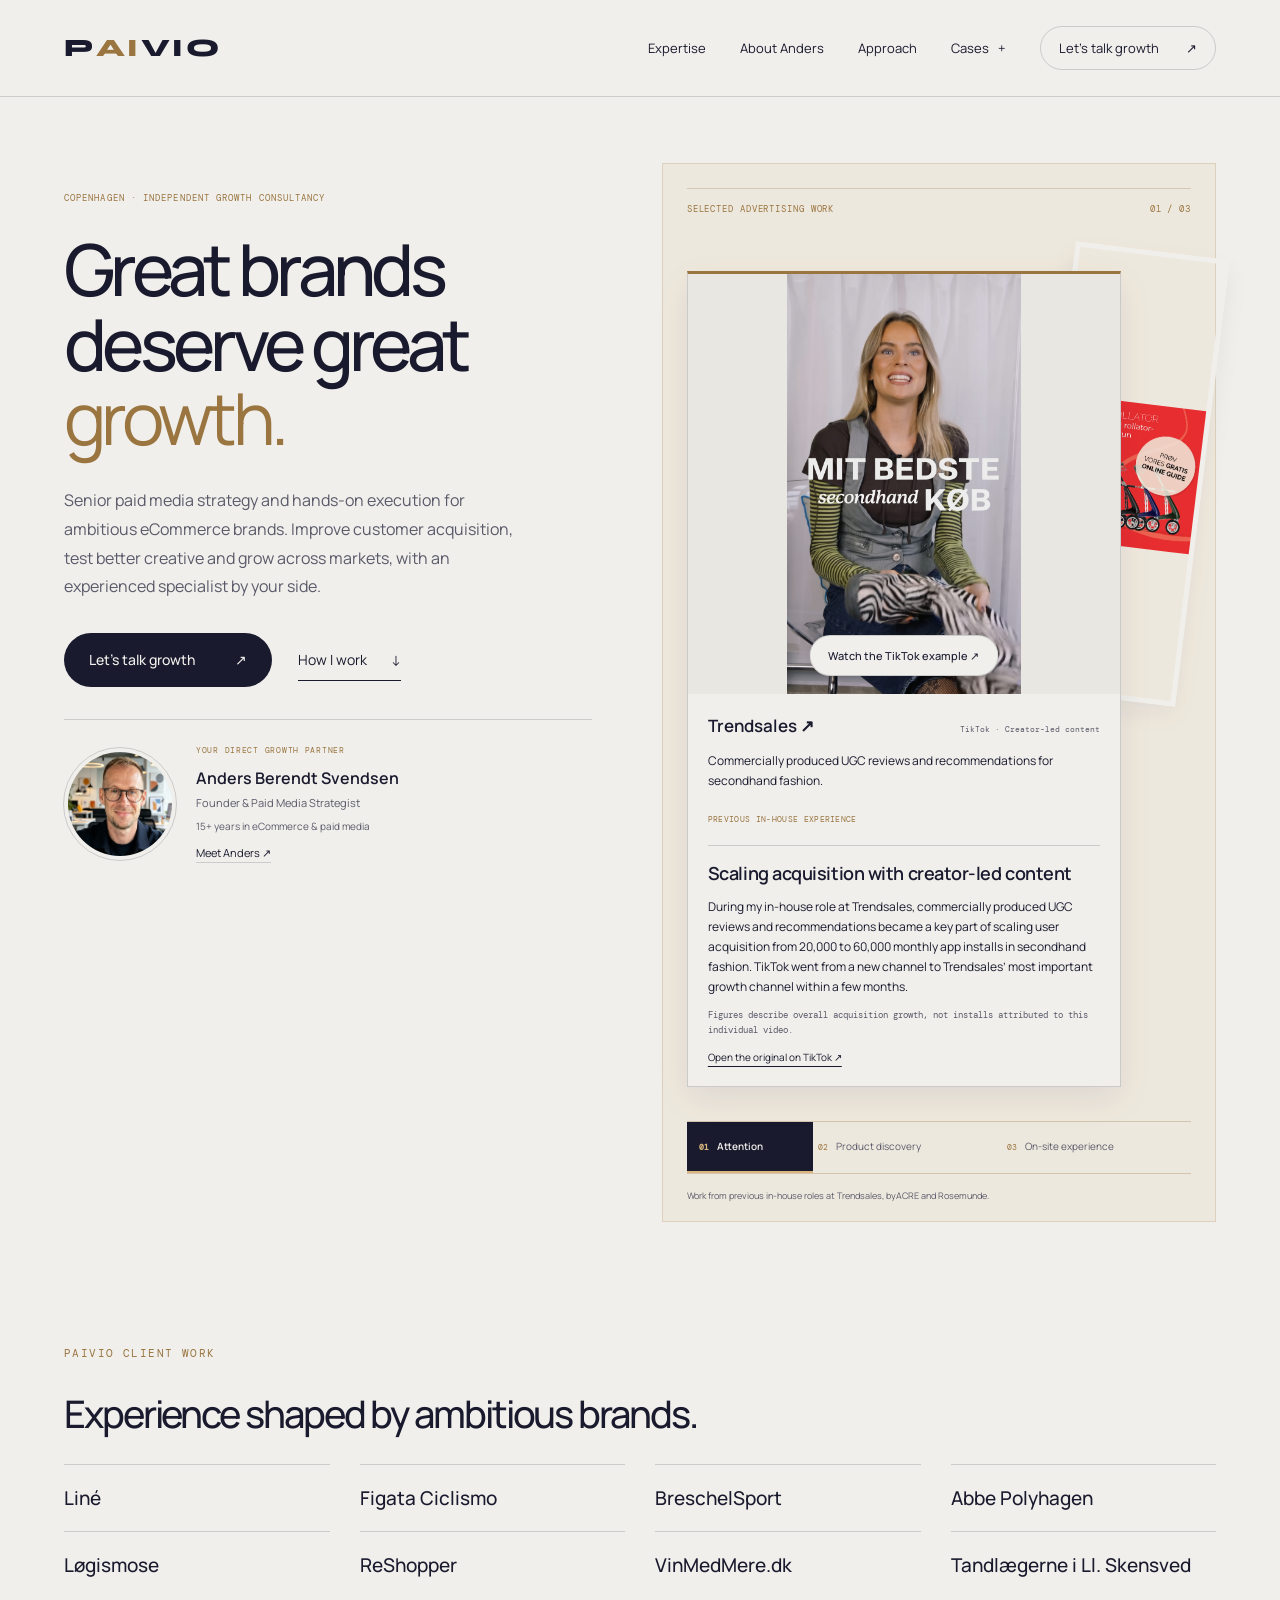
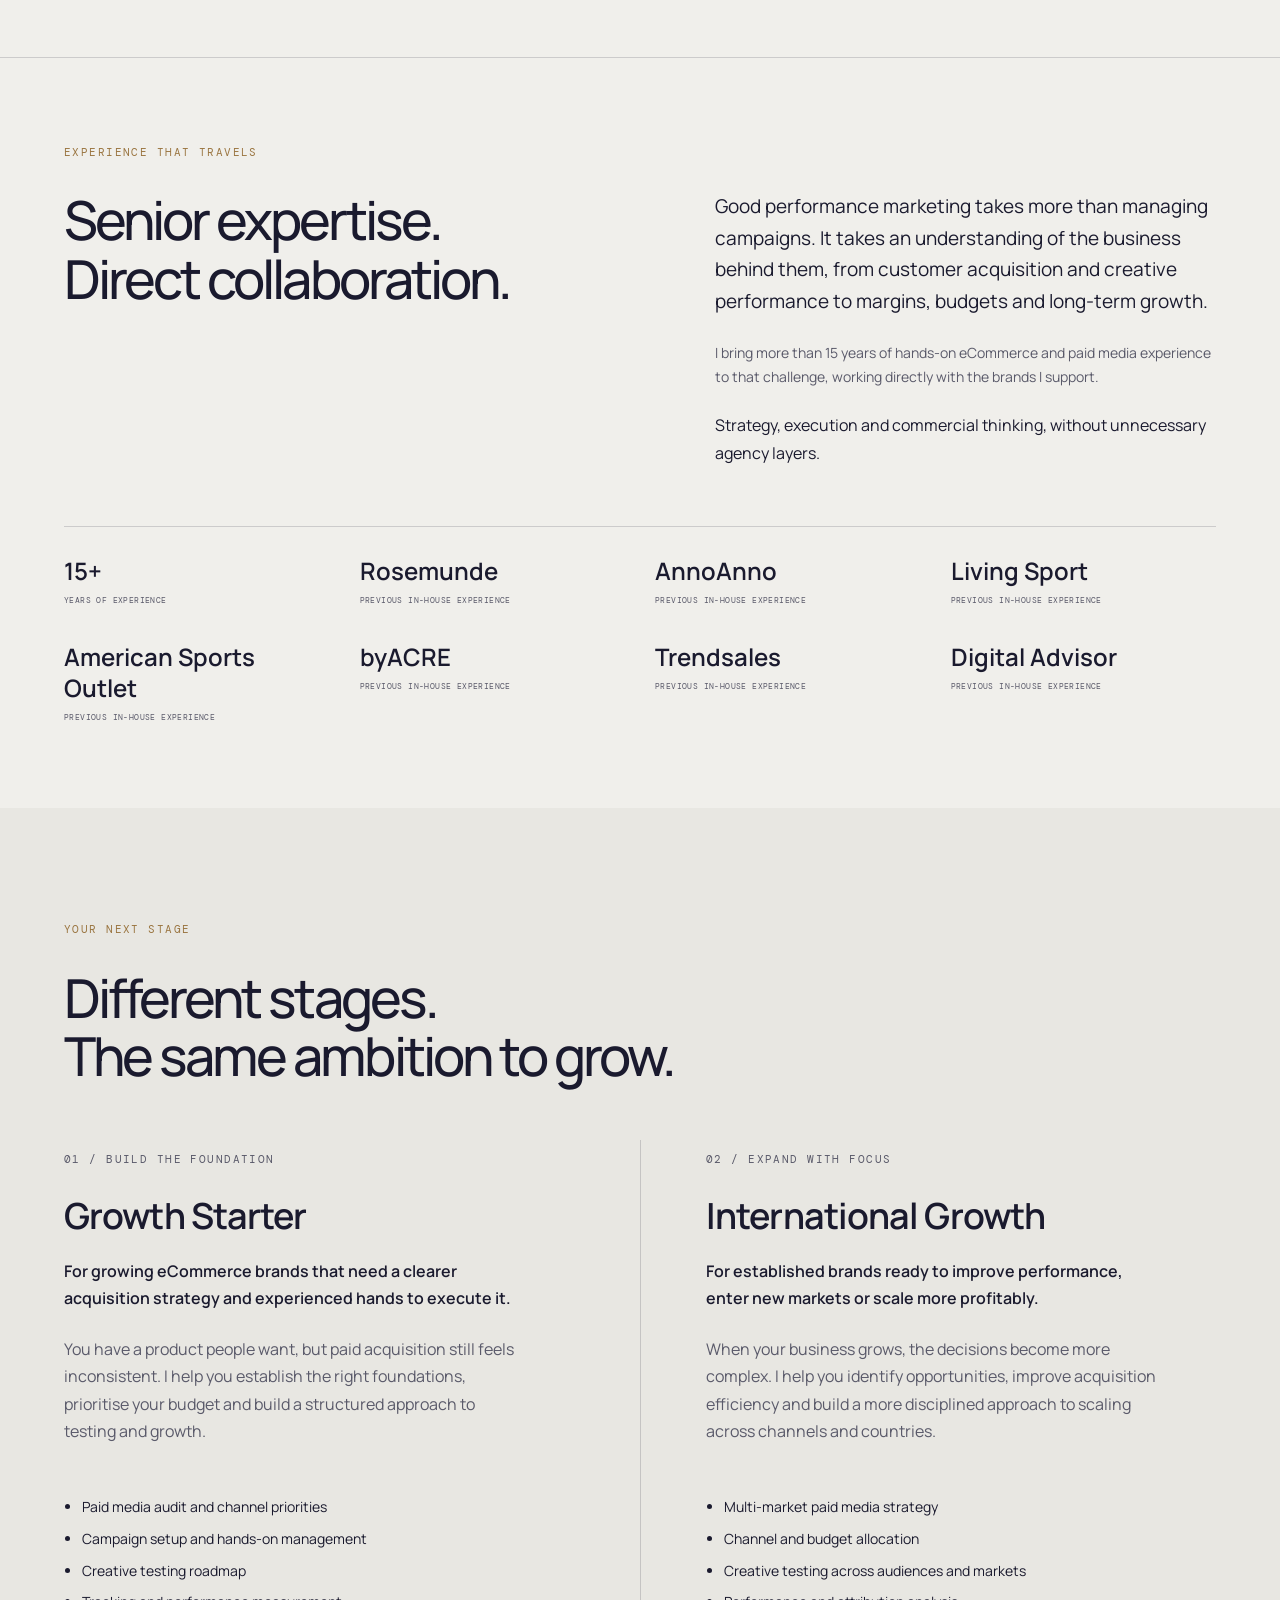
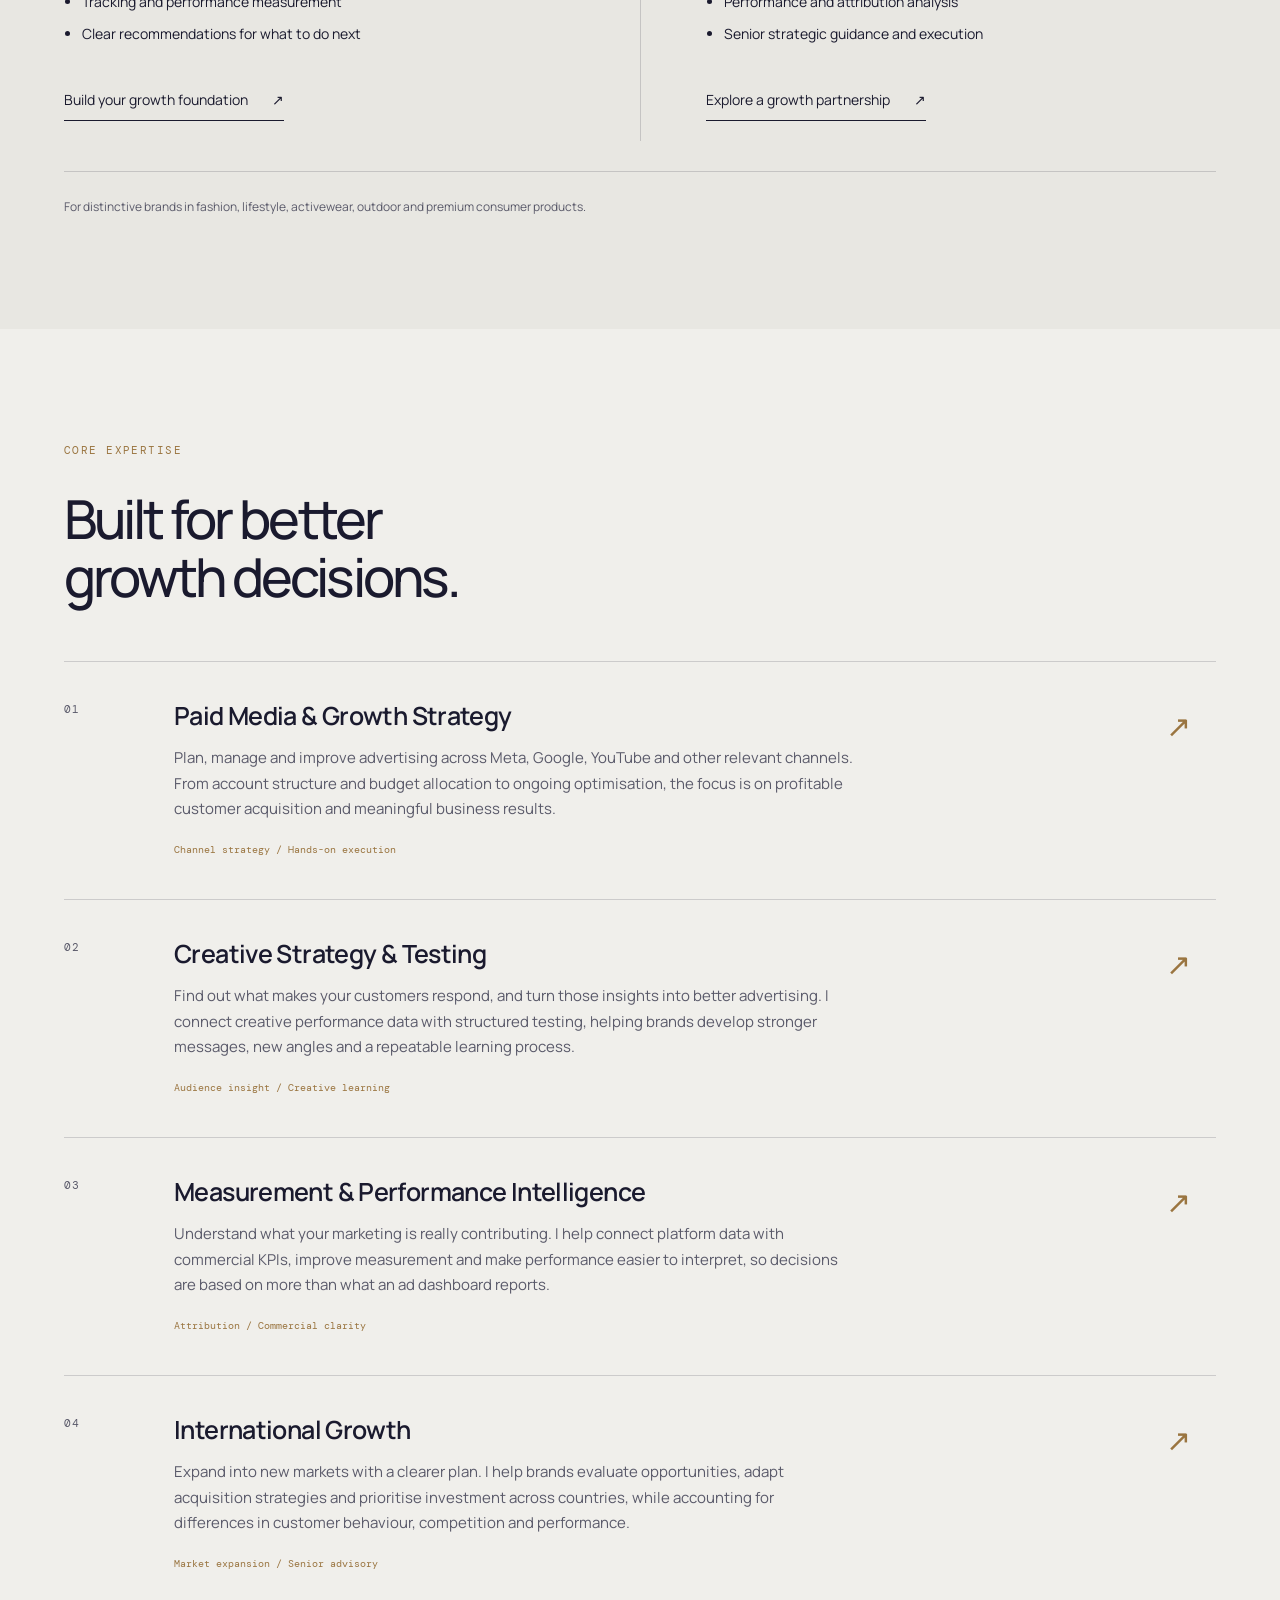
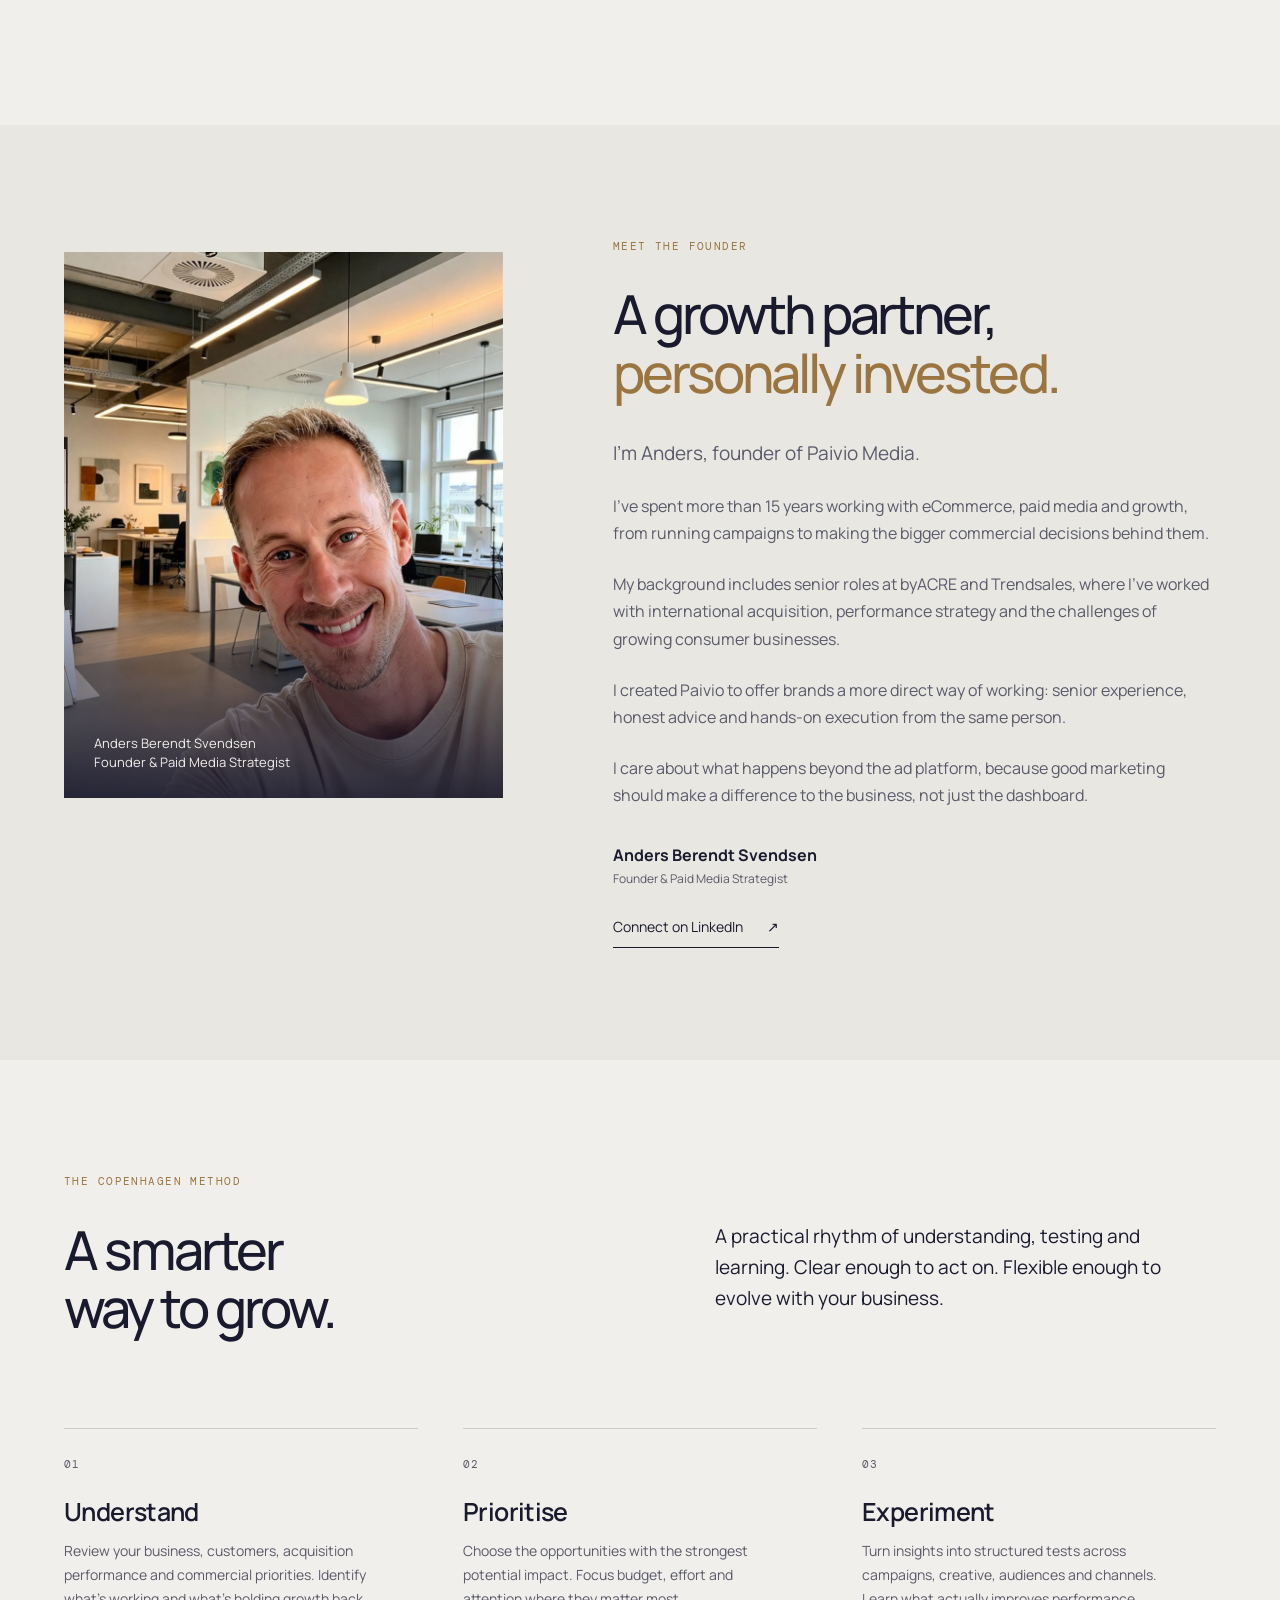
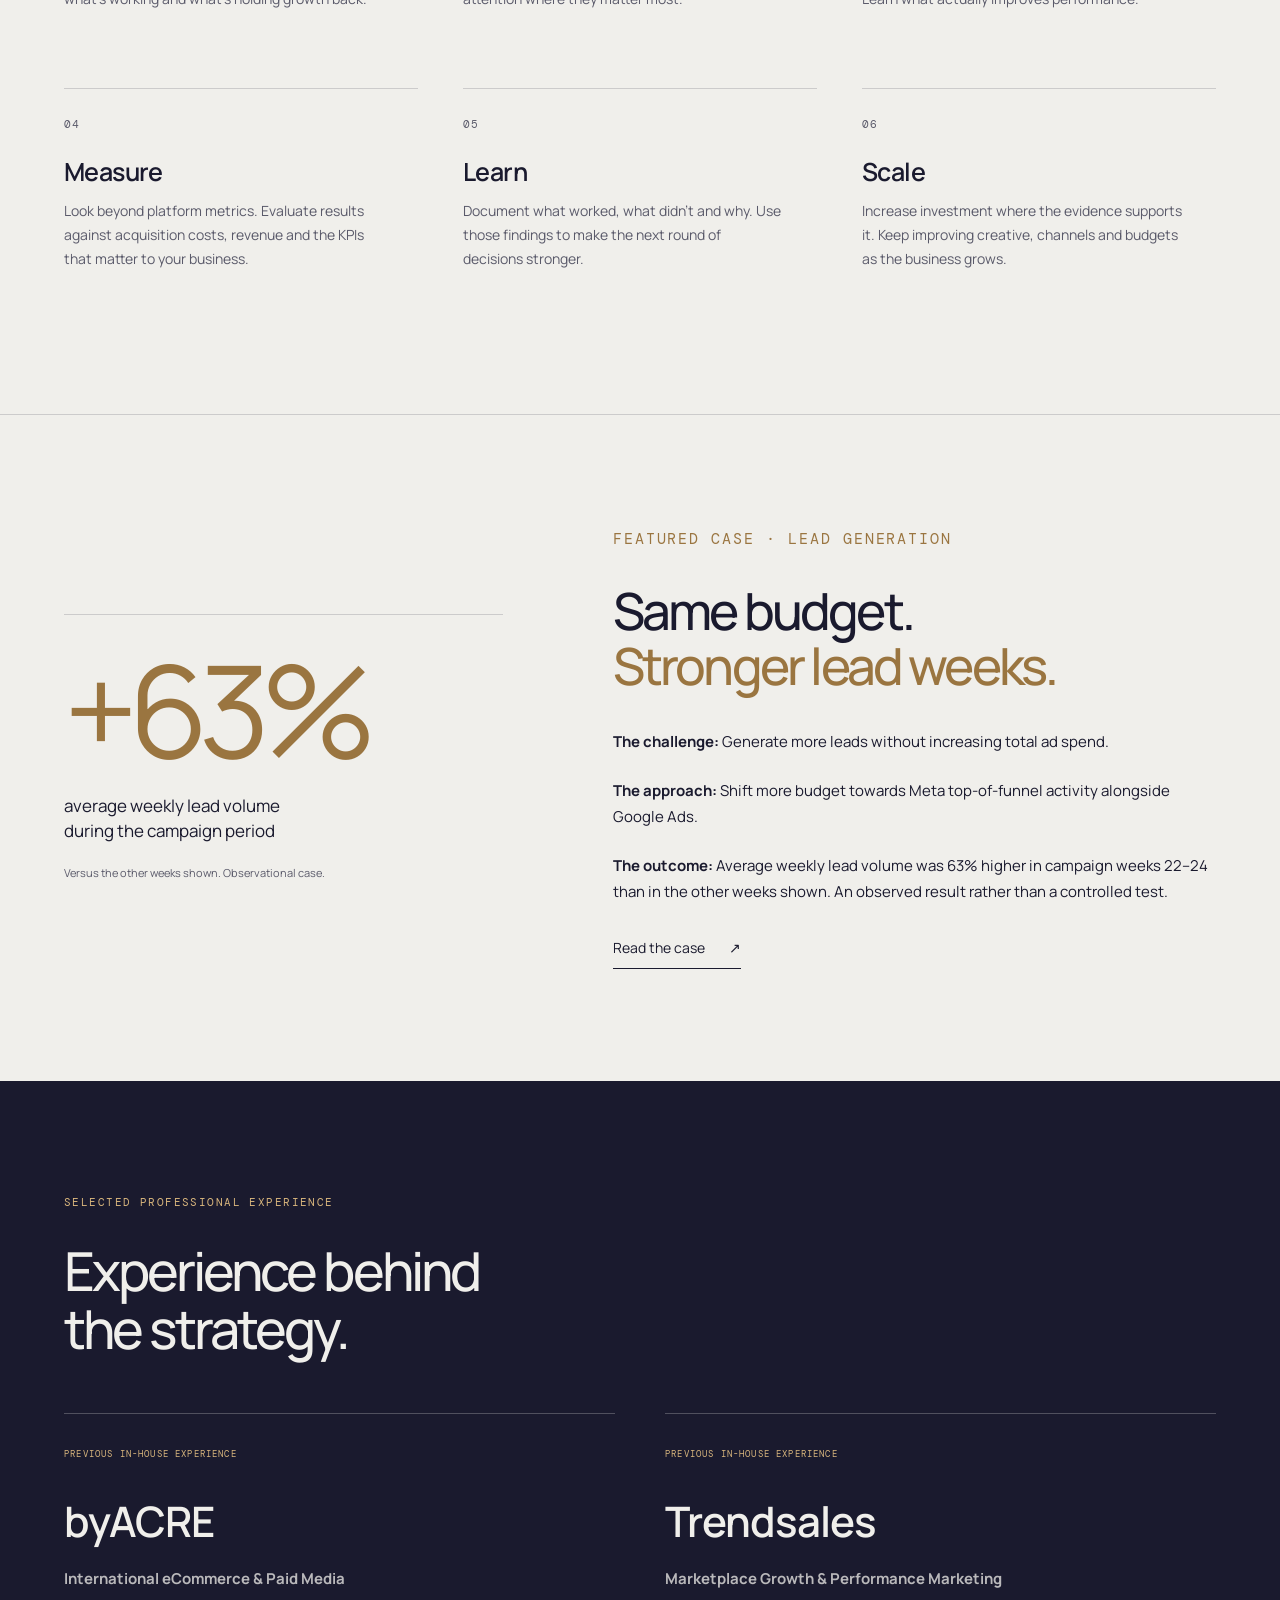
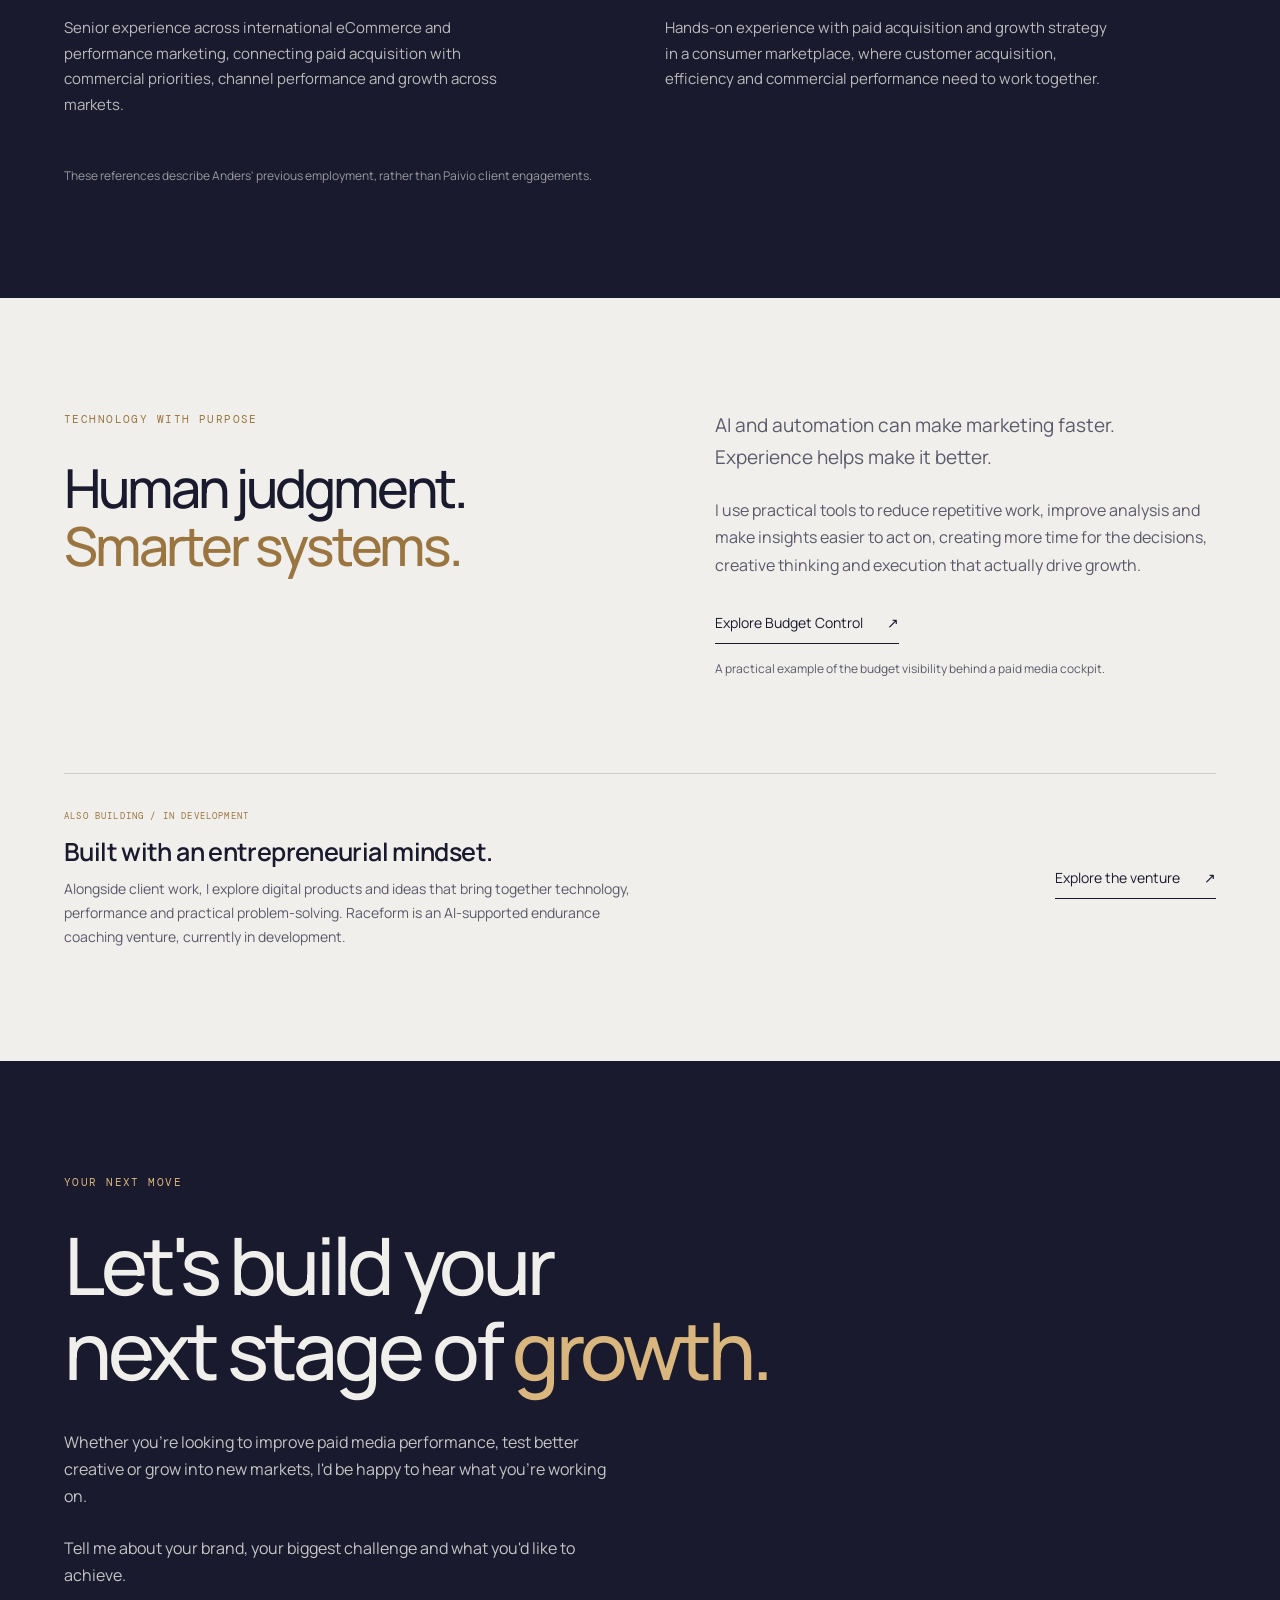
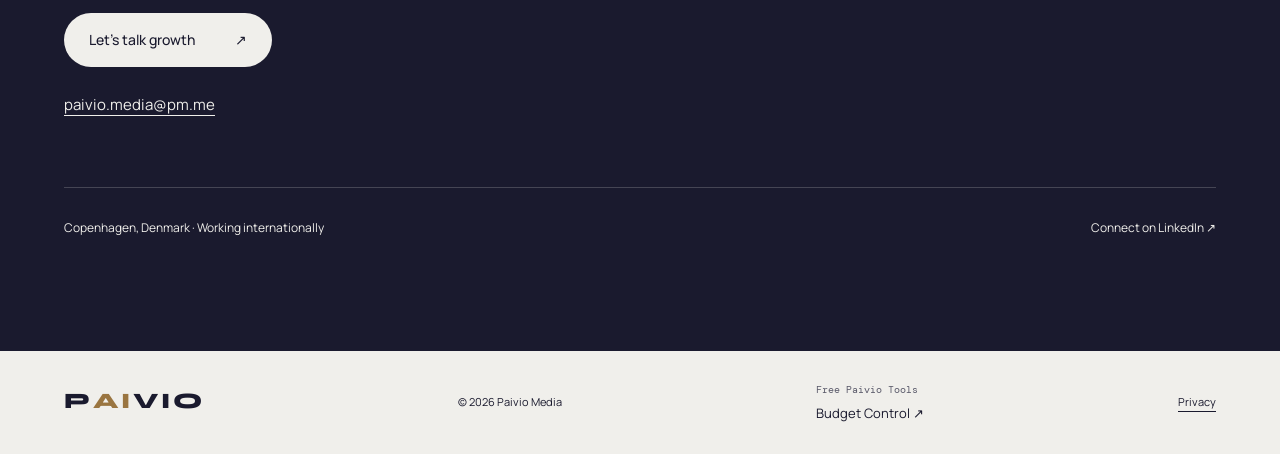
==== commit 58835c2c: "Launch approved founder hero with Trendsales, byACRE and Rosemunde cases" ====
--- a/index.html
+++ b/index.html
@@ -18,19 +18,19 @@
 <link rel="stylesheet" href="/assets/homepage.css">
 <script type="application/ld+json">{"@context":"https://schema.org","@type":"Organization","name":"Paivio Media","url":"https://paiviomedia.com/","email":"paivio.media@pm.me","founder":{"@type":"Person","name":"Anders Berendt Svendsen","sameAs":"https://www.linkedin.com/in/andersberendt/"},"address":{"@type":"PostalAddress","addressLocality":"Copenhagen","addressCountry":"DK"}}</script>
 <link rel="stylesheet" href="/assets/editorial.css">
-<style>.path-grid article{display:flex;flex-direction:column}.path-grid article>.text-link{margin-top:auto;align-self:flex-start}.path-grid article strong{color:var(--navy);font-weight:600}.expertise-list small{line-height:1.8}.case-story p{font-size:15px}@media(min-width:701px){.founder-grid .secondary{align-self:start}}</style></head>
-<body class="editorial-home"><a class="skip" href="#main">Skip to content</a>
+<style>.path-grid article{display:flex;flex-direction:column}.path-grid article>.text-link{margin-top:auto;align-self:flex-start}.path-grid article strong{color:var(--navy);font-weight:600}.expertise-list small{line-height:1.8}.case-story p{font-size:15px}@media(min-width:701px){.founder-grid .secondary{align-self:start}}</style><link rel="stylesheet" href="/assets/campaign-hero-mockup.css"><link rel="stylesheet" href="/assets/ugc-mockup.css"><link rel="stylesheet" href="/assets/founder-journey-mockup.css"></head>
+<body class="editorial-home campaign-concept"><a class="skip" href="#main">Skip to content</a>
 <header><nav aria-label="Main navigation"><a class="logo" href="#" aria-label="Paivio home"><span>P</span><span class="gold">AI</span><span>VIO</span></a><button class="menu" aria-expanded="false" aria-controls="navigation">Menu <span>+</span></button><div id="navigation"><a href="#expertise">Expertise</a><a href="#about">About Anders</a><a href="#approach">Approach</a><details class="nav-cases"><summary>Cases</summary><div class="case-dropdown"><a href="/cases/top-funnel/">Same budget. Better leads. ↗</a></div></details><a class="nav-cta" href="#contact">Let's talk growth <span>↗</span></a></div></nav></header>
 <main id="main">
-<section class="hero"><div class="hero-inner wrap"><div class="hero-copy"><p class="eyebrow">Copenhagen · Independent growth consultancy</p><h1>Great brands<br>deserve <em>great<br>growth.</em></h1><p class="intro">Senior paid media strategy and hands-on execution for ambitious eCommerce brands. Improve customer acquisition, test better creative and grow across markets, with an experienced specialist by your side.</p><div class="actions"><a class="button light" href="#contact">Let's talk growth <span>↗</span></a><a class="text-link" href="#approach">How I work <span>↓</span></a></div><p class="hero-note">15+ years in eCommerce &amp; paid media. Independent by choice. Direct by design.</p></div><figure class="portrait hero-portrait has-photo"><img src="/assets/images/anders-hero.jpg" width="900" height="1120" alt="Anders Berendt Svendsen wearing a dark shirt" fetchpriority="high"><figcaption><span>Anders Berendt Svendsen</span><span>Founder &amp; Paid Media Strategist</span></figcaption></figure></div><div class="hero-base wrap"><span>Independent by design.</span><span>Built for brands with ambition.</span><span>UK · Europe · Beyond</span></div></section>
+<section class="campaign-hero"><div class="wrap campaign-layout"><div class="campaign-copy"><p class="eyebrow">Copenhagen · Independent growth consultancy</p><h1>Great brands<br>deserve great<br><em>growth.</em></h1><p class="campaign-intro">Senior paid media strategy and hands-on execution for ambitious eCommerce brands. Improve customer acquisition, test better creative and grow across markets, with an experienced specialist by your side.</p><div class="actions"><a class="button campaign-cta" href="#contact">Let's talk growth <span>↗</span></a><a class="text-link" href="#approach">How I work <span>↓</span></a></div><div class="campaign-founder founder-focus"><img src="/assets/images/anders-hero.jpg" width="900" height="1120" alt="Anders Berendt Svendsen"><div><p class="founder-eyebrow">Your direct growth partner</p><strong>Anders Berendt Svendsen</strong><span>Founder &amp; Paid Media Strategist</span><small>15+ years in eCommerce &amp; paid media</small><a href="#about">Meet Anders ↗</a></div></div></div><div class="campaign-showcase"><div class="showcase-top"><span>Selected advertising work</span><span id="campaign-counter">01 / 03</span></div><div class="campaign-stage"><img class="hint-card hint-guide" src="/assets/images/campaign-guide.png" alt="" width="451" height="450" aria-hidden="true"><div id="campaign-panel" class="active-campaign attention" role="tabpanel" aria-labelledby="campaign-tab-0" tabindex="0"><div class="campaign-image-wrap"><img id="campaign-image" src="/assets/images/trendsales-ugc-cover.jpg" width="1536" height="2752" alt="Cover image for the Trendsales creator-led review example"><button class="ugc-load" type="button" aria-label="Load the Trendsales TikTok video">Watch the TikTok example <span aria-hidden="true">↗</span></button><div id="ugc-embed" hidden></div></div><div class="campaign-caption"><div class="campaign-meta"><strong id="campaign-brand"><a href="https://www.tiktok.com/@trendsales.dk" target="_blank" rel="noopener noreferrer">Trendsales ↗</a></strong><span id="campaign-channel">TikTok · Creator-led content</span></div><p id="campaign-description">Commercially produced UGC reviews and recommendations for secondhand fashion.</p><small>Previous in-house experience</small><div id="product-journey" hidden><div class="journey-header"><span>01 / The invitation</span><span>02 / The next step</span></div><div class="journey-images"><figure><img src="/assets/images/campaign-guide.png" width="451" height="450" alt="byACRE Meta advertisement inviting people to find a suitable rollator"><figcaption>Meta ad</figcaption></figure><span class="journey-arrow" aria-hidden="true">↗</span><figure><img src="/assets/images/byacre-product-journey.png" width="1274" height="502" alt="byACRE online guide asking which rollator suits the customer, with questions to find a match"><figcaption>Guided product recommendation</figcaption></figure></div><div class="journey-story"><h3>From product uncertainty to a clearer choice.</h3><p>Some customers knew they needed a rollator but did not know where to start. We created a simple online guide and used Meta ads to bring people to a guided product recommendation.</p><ol class="journey-steps"><li><span>01</span>Recognise the uncertainty</li><li><span>02</span>Offer a simple guide</li><li><span>03</span>Help customers find a fit</li></ol><div class="journey-result"><strong>+31.6%</strong><div><span>Revenue growth with flat ROAS</span><small>Meta was one of two main growth channels.</small></div></div><p class="journey-note">Broader byACRE performance context from my in-house work. This result is not attributed to the guide alone.</p></div></div><div id="rosemunde-story" hidden><div class="rose-demand"><p class="rose-kicker">Capture demand. Guide the next step.</p><figure class="rose-search"><figcaption><span>01</span> Brand search</figcaption><img src="/assets/images/rosemunde-search.png" width="661" height="148" alt="Rosemunde branded Google search result for its official webshop"></figure><div class="rose-connector" aria-hidden="true">↓</div><figure class="rose-popup"><figcaption><span>02</span> Relevant on-site guidance</figcaption><img src="/assets/images/rosemunde-popup.png" width="664" height="409" alt="Rosemunde popup for US visitors with delivery times, free-shipping threshold and return information"></figure></div><div class="rose-summary"><h3>Turn brand demand into a clearer path to purchase.</h3><p>In my in-house role at Rosemunde, I worked to capture existing brand demand and connect brand content with relevant on-site guidance.</p><ul><li>Help visitors find current offers.</li><li>Show newsletter invitations to new visitors.</li><li>Address delivery questions with geographically targeted information.</li></ul><div class="rose-stat"><strong>+125%</strong><span>Annual eCommerce revenue growth across DTC and wholesale.</span></div><small>This work contributed to the broader growth programme. The figure describes overall eCommerce performance, not revenue attributed to this search result or popup alone.</small><a href="https://sleeknote.com/success-stories/rosemunde" target="_blank" rel="noopener noreferrer">Read Sleeknote’s article on the on-site approach ↗</a></div></div><div id="ugc-summary"><h3>Scaling acquisition with creator-led content</h3><p>During my in-house role at Trendsales, commercially produced UGC reviews and recommendations became a key part of scaling user acquisition from 20,000 to 60,000 monthly app installs in secondhand fashion. TikTok went from a new channel to Trendsales’ most important growth channel within a few months.</p><small>Figures describe overall acquisition growth, not installs attributed to this individual video.</small><a class="ugc-source" href="https://www.tiktok.com/@trendsales.dk/video/7312396010590833952" target="_blank" rel="noopener noreferrer">Open the original on TikTok ↗</a></div></div></div></div><div class="campaign-tabs" role="tablist" aria-label="Explore advertising examples"><button type="button" id="campaign-tab-0" role="tab" aria-selected="true" aria-controls="campaign-panel" tabindex="0" data-campaign="0"><span>01</span> Attention</button><button type="button" id="campaign-tab-1" role="tab" aria-selected="false" aria-controls="campaign-panel" tabindex="-1" data-campaign="1"><span>02</span> Product discovery</button><button type="button" id="campaign-tab-2" role="tab" aria-selected="false" aria-controls="campaign-panel" tabindex="-1" data-campaign="2"><span>03</span> On-site experience</button></div><p class="campaign-context">Work from previous in-house roles at Trendsales, byACRE and Rosemunde.</p></div></div></section>
 <section class="client-references wrap" aria-labelledby="client-heading"><p class="eyebrow">Paivio client work</p><h2 id="client-heading">Experience shaped by ambitious brands.</h2><ul class="client-names"><li>Liné</li><li>Figata Ciclismo</li><li>BreschelSport</li><li>Abbe Polyhagen</li><li>Løgismose</li><li>ReShopper</li><li>VinMedMere.dk</li><li>Tandlægerne i Ll. Skensved</li></ul></section>
 <section class="credibility wrap"><p class="eyebrow">Experience that travels</p><div class="credibility-grid"><h2>Senior expertise.<br>Direct collaboration.</h2><div><p class="body">Good performance marketing takes more than managing campaigns. It takes an understanding of the business behind them, from customer acquisition and creative performance to margins, budgets and long-term growth.</p><p class="muted">I bring more than 15 years of hands-on eCommerce and paid media experience to that challenge, working directly with the brands I support.</p><p>Strategy, execution and commercial thinking, without unnecessary agency layers.</p></div></div><div class="experience-strip"><span>15+ <small>years of experience</small></span><span>Rosemunde <small>previous in-house experience</small></span><span>AnnoAnno <small>previous in-house experience</small></span><span>Living Sport <small>previous in-house experience</small></span><span>American Sports Outlet <small>previous in-house experience</small></span><span>byACRE <small>previous in-house experience</small></span><span>Trendsales <small>previous in-house experience</small></span><span>Digital Advisor <small>previous in-house experience</small></span></div></section>
 <section class="pathways section"><div class="wrap"><p class="eyebrow">Your next stage</p><h2>Different stages.<br>The same ambition to grow.</h2><div class="path-grid"><article><span class="index">01 / Build the foundation</span><h3>Growth Starter</h3><p><strong>For growing eCommerce brands that need a clearer acquisition strategy and experienced hands to execute it.</strong></p><p>You have a product people want, but paid acquisition still feels inconsistent. I help you establish the right foundations, prioritise your budget and build a structured approach to testing and growth.</p><ul><li>Paid media audit and channel priorities</li><li>Campaign setup and hands-on management</li><li>Creative testing roadmap</li><li>Tracking and performance measurement</li><li>Clear recommendations for what to do next</li></ul><a class="text-link" href="mailto:paivio.media@pm.me?subject=Growth%20Starter">Build your growth foundation <span>↗</span></a></article><article><span class="index">02 / Expand with focus</span><h3>International Growth</h3><p><strong>For established brands ready to improve performance, enter new markets or scale more profitably.</strong></p><p>When your business grows, the decisions become more complex. I help you identify opportunities, improve acquisition efficiency and build a more disciplined approach to scaling across channels and countries.</p><ul><li>Multi-market paid media strategy</li><li>Channel and budget allocation</li><li>Creative testing across audiences and markets</li><li>Performance and attribution analysis</li><li>Senior strategic guidance and execution</li></ul><a class="text-link" href="mailto:paivio.media@pm.me?subject=International%20Growth">Explore a growth partnership <span>↗</span></a></article></div><p class="sector-note">For distinctive brands in fashion, lifestyle, activewear, outdoor and premium consumer products.</p></div></section>
-<section class="expertise section wrap" id="expertise"><div class="section-heading"><p class="eyebrow">Core expertise</p><h2>Built for better<br>growth decisions.</h2></div><div class="expertise-list"><article><span class="index">01</span><div><h3>Paid Media & Growth Strategy</h3><p>Plan, manage and improve advertising across Meta, Google, YouTube and other relevant channels. From account structure and budget allocation to ongoing optimisation, the focus is on profitable customer acquisition and meaningful business results.</p><small>Channel strategy / Hands-on execution</small></div><span class="expertise-mark" aria-hidden="true">↗</span></article><article><span class="index">02</span><div><h3>Creative Strategy & Testing</h3><p>Find out what makes your customers respond. and turn those insights into better advertising. I connect creative performance data with structured testing, helping brands develop stronger messages, new angles and a repeatable learning process.</p><small>Audience insight / Creative learning</small></div><span class="expertise-mark" aria-hidden="true">↗</span></article><article><span class="index">03</span><div><h3>Measurement & Performance Intelligence</h3><p>Understand what your marketing is really contributing. I help connect platform data with commercial KPIs, improve measurement and make performance easier to interpret, so decisions are based on more than what an ad dashboard reports.</p><small>Attribution / Commercial clarity</small></div><span class="expertise-mark" aria-hidden="true">↗</span></article><article><span class="index">04</span><div><h3>International Growth</h3><p>Expand into new markets with a clearer plan. I help brands evaluate opportunities, adapt acquisition strategies and prioritise investment across countries, while accounting for differences in customer behaviour, competition and performance.</p><small>Market expansion / Senior advisory</small></div><span class="expertise-mark" aria-hidden="true">↗</span></article></div></section>
+<section class="expertise section wrap" id="expertise"><div class="section-heading"><p class="eyebrow">Core expertise</p><h2>Built for better<br>growth decisions.</h2></div><div class="expertise-list"><article><span class="index">01</span><div><h3>Paid Media & Growth Strategy</h3><p>Plan, manage and improve advertising across Meta, Google, YouTube and other relevant channels. From account structure and budget allocation to ongoing optimisation, the focus is on profitable customer acquisition and meaningful business results.</p><small>Channel strategy / Hands-on execution</small></div><span class="expertise-mark" aria-hidden="true">↗</span></article><article><span class="index">02</span><div><h3>Creative Strategy & Testing</h3><p>Find out what makes your customers respond, and turn those insights into better advertising. I connect creative performance data with structured testing, helping brands develop stronger messages, new angles and a repeatable learning process.</p><small>Audience insight / Creative learning</small></div><span class="expertise-mark" aria-hidden="true">↗</span></article><article><span class="index">03</span><div><h3>Measurement & Performance Intelligence</h3><p>Understand what your marketing is really contributing. I help connect platform data with commercial KPIs, improve measurement and make performance easier to interpret, so decisions are based on more than what an ad dashboard reports.</p><small>Attribution / Commercial clarity</small></div><span class="expertise-mark" aria-hidden="true">↗</span></article><article><span class="index">04</span><div><h3>International Growth</h3><p>Expand into new markets with a clearer plan. I help brands evaluate opportunities, adapt acquisition strategies and prioritise investment across countries, while accounting for differences in customer behaviour, competition and performance.</p><small>Market expansion / Senior advisory</small></div><span class="expertise-mark" aria-hidden="true">↗</span></article></div></section>
 <section class="founder section" id="about"><div class="wrap founder-grid"><figure class="portrait secondary has-photo"><img src="/assets/images/anders-founder.jpg" width="900" height="1120" alt="Anders Berendt Svendsen smiling, wearing a light shirt" loading="lazy"><figcaption><span>Anders Berendt Svendsen</span><span>Founder &amp; Paid Media Strategist</span></figcaption></figure><div><p class="eyebrow">Meet the founder</p><h2>A growth partner,<br><em>personally invested.</em></h2><p class="body">I'm Anders, founder of Paivio Media.</p><p>I've spent more than 15 years working with eCommerce, paid media and growth, from running campaigns to making the bigger commercial decisions behind them.</p><p>My background includes senior roles at byACRE and Trendsales, where I've worked with international acquisition, performance strategy and the challenges of growing consumer businesses.</p><p>I created Paivio to offer brands a more direct way of working: senior experience, honest advice and hands-on execution from the same person.</p><p>I care about what happens beyond the ad platform, because good marketing should make a difference to the business, not just the dashboard.</p><div class="signature"><strong>Anders Berendt Svendsen</strong><span>Founder &amp; Paid Media Strategist</span></div><a class="text-link" href="https://www.linkedin.com/in/andersberendt/" target="_blank" rel="noopener noreferrer">Connect on LinkedIn <span>↗</span></a></div></div></section>
 <section class="approach section wrap" id="approach"><p class="eyebrow">The Copenhagen Method</p><div class="section-heading split"><h2>A smarter<br>way to grow.</h2><p class="body">A practical rhythm of understanding, testing and learning. Clear enough to act on. Flexible enough to evolve with your business.</p></div><ol class="method-grid"><li><span class="index">01</span><h3>Understand</h3><p>Review your business, customers, acquisition performance and commercial priorities. Identify what's working and what's holding growth back.</p></li><li><span class="index">02</span><h3>Prioritise</h3><p>Choose the opportunities with the strongest potential impact. Focus budget, effort and attention where they matter most.</p></li><li><span class="index">03</span><h3>Experiment</h3><p>Turn insights into structured tests across campaigns, creative, audiences and channels. Learn what actually improves performance.</p></li><li><span class="index">04</span><h3>Measure</h3><p>Look beyond platform metrics. Evaluate results against acquisition costs, revenue and the KPIs that matter to your business.</p></li><li><span class="index">05</span><h3>Learn</h3><p>Document what worked, what didn't and why. Use those findings to make the next round of decisions stronger.</p></li><li><span class="index">06</span><h3>Scale</h3><p>Increase investment where the evidence supports it. Keep improving creative, channels and budgets as the business grows.</p></li></ol></section>
 <section class="case-teaser section wrap"><div class="case-proof"><span>+63%</span><p>average weekly lead volume<br>during the campaign period</p><small>Versus the other weeks shown. Observational case.</small></div><div class="case-story"><p class="eyebrow">Featured case · Lead generation</p><h2>Same budget.<br><em>Stronger lead weeks.</em></h2><p class="body"><strong>The challenge:</strong> Generate more leads without increasing total ad spend.</p><p><strong>The approach:</strong> Shift more budget towards Meta top-of-funnel activity alongside Google Ads.</p><p><strong>The outcome:</strong> Average weekly lead volume was 63% higher in campaign weeks 22–24 than in the other weeks shown. An observed result rather than a controlled test.</p><a class="text-link" href="/cases/top-funnel/">Read the case <span>↗</span></a></div></section><section class="work section"><div class="wrap"><p class="eyebrow">Selected professional experience</p><h2>Experience behind<br>the strategy.</h2><div class="work-grid"><article><span class="index">Previous in-house experience</span><h3>byACRE</h3><p><strong>International eCommerce &amp; Paid Media</strong></p><p>Senior experience across international eCommerce and performance marketing, connecting paid acquisition with commercial priorities, channel performance and growth across markets.</p></article><article><span class="index">Previous in-house experience</span><h3>Trendsales</h3><p><strong>Marketplace Growth &amp; Performance Marketing</strong></p><p>Hands-on experience with paid acquisition and growth strategy in a consumer marketplace, where customer acquisition, efficiency and commercial performance need to work together.</p></article></div><p class="muted work-note">These references describe Anders' previous employment, rather than Paivio client engagements.</p></div></section>
 <section class="systems section wrap"><div class="split"><div><p class="eyebrow">Technology with purpose</p><h2>Human judgment.<br><em>Smarter systems.</em></h2></div><div><p class="body">AI and automation can make marketing faster. Experience helps make it better.</p><p>I use practical tools to reduce repetitive work, improve analysis and make insights easier to act on, creating more time for the decisions, creative thinking and execution that actually drive growth.</p><a class="text-link" href="/budget-control/">Explore Budget Control <span>↗</span></a><p class="tool-note">A practical example of the budget visibility behind a paid media cockpit.</p></div></div><aside class="venture"><div><p class="eyebrow">Also building / In development</p><h3>Built with an entrepreneurial mindset.</h3><p>Alongside client work, I explore digital products and ideas that bring together technology, performance and practical problem-solving. Raceform is an AI-supported endurance coaching venture, currently in development.</p></div><a class="text-link" href="https://raceform.app/" target="_blank" rel="noopener noreferrer">Explore the venture <span>↗</span></a></aside></section>
 <section class="contact section" id="contact"><div class="wrap"><p class="eyebrow">Your next move</p><h2>Let's build your<br>next stage of <em>growth.</em></h2><p>Whether you're looking to improve paid media performance, test better creative or grow into new markets, I'd be happy to hear what you're working on.</p><p>Tell me about your brand, your biggest challenge and what you'd like to achieve.</p><a class="button light" href="mailto:paivio.media@pm.me">Let's talk growth <span>↗</span></a><a class="email" href="mailto:paivio.media@pm.me">paivio.media@pm.me</a><div class="contact-bottom"><span>Copenhagen, Denmark · Working internationally</span><a href="https://www.linkedin.com/in/andersberendt/" target="_blank" rel="noopener noreferrer">Connect on LinkedIn ↗</a></div></div></section>
 </main><footer class="wrap"><a class="logo" href="#" aria-label="Paivio home"><span>P</span><span class="gold">AI</span><span>VIO</span></a><span>© 2026 Paivio Media</span><div class="footer-tools"><span>Free Paivio Tools</span><a href="/budget-control/">Budget Control ↗</a></div><a href="/privacy/">Privacy</a></footer>
-<script src="/assets/homepage.js" defer></script></body></html>+<script src="/assets/homepage.js" defer></script><script src="/assets/campaign-journey-mockup.js" defer></script></body></html>
--- a/assets/campaign-hero-mockup.css
+++ b/assets/campaign-hero-mockup.css
@@ -0,0 +1,3 @@
+.campaign-hero{padding:66px 0 60px;overflow:hidden}.campaign-layout{display:grid;grid-template-columns:1fr 1.05fr;gap:70px;align-items:start}.campaign-copy{padding-top:28px}.campaign-copy .eyebrow{font-size:9px;letter-spacing:.12em;margin-bottom:26px}.campaign-copy h1{font-size:clamp(48px,5.6vw,80px);font-weight:500;line-height:1.04;letter-spacing:-.065em;margin:0 0 30px}.campaign-copy h1 em{font-weight:400}.campaign-intro{font-size:16px;line-height:1.8;max-width:470px;color:var(--muted)}.campaign-cta{background:var(--navy);color:var(--paper)}.campaign-copy .actions{gap:26px}.campaign-founder{display:flex;gap:16px;align-items:center;margin-top:38px}.campaign-founder img{width:60px;height:72px;object-fit:cover;object-position:center 35%}.campaign-founder strong,.campaign-founder span,.campaign-founder small{display:block}.campaign-founder strong{font-size:12px;font-weight:600}.campaign-founder span{font-size:10px;color:var(--muted)}.campaign-founder small{font-size:9px;color:var(--muted);margin-top:7px}.showcase-top{display:flex;justify-content:space-between;gap:15px;font-family:'DM Mono',monospace;font-size:9px;text-transform:uppercase;letter-spacing:.1em;color:var(--muted);border-top:1px solid var(--line);padding-top:13px}.campaign-stage{position:relative;min-height:455px;margin-top:32px;isolation:isolate;display:flex;align-items:flex-start;padding:22px 25px 20px 0}.hint-card{position:absolute;object-fit:contain;z-index:-1;border:5px solid var(--paper);box-shadow:0 10px 25px rgba(26,26,46,.06);pointer-events:none}.hint-guide{width:155px;right:-15px;top:0;transform:rotate(7deg)}.hint-reviews{width:210px;right:-28px;bottom:55px;transform:rotate(-5deg)}.active-campaign{width:calc(100% - 45px);max-width:502px;background:var(--paper);box-shadow:0 12px 32px rgba(26,26,46,.08);border:1px solid var(--line);animation:campaign-enter .4s ease-out both}.campaign-image-wrap{height:300px;background:var(--soft);display:flex;align-items:center;justify-content:center;overflow:hidden}.campaign-image-wrap img{display:block;width:100%;height:auto;max-height:100%;object-fit:contain}.attention .campaign-image-wrap img{height:100%;width:100%;object-fit:cover}.discovery .campaign-image-wrap{height:300px}.discovery .campaign-image-wrap img{width:auto;max-width:100%;height:100%}.proof .campaign-image-wrap{height:300px;padding:20px}.proof .campaign-image-wrap img{width:auto;max-width:350px;max-height:170px;height:auto}.campaign-caption{padding:18px 20px 17px}.campaign-meta{display:flex;align-items:baseline;justify-content:space-between;gap:12px}.campaign-meta strong{font-size:17px;font-weight:600}.campaign-meta span{font-family:'DM Mono',monospace;font-size:8px;color:var(--muted);text-align:right}.campaign-caption p{font-size:12px;line-height:1.65;margin:10px 0 12px;min-height:40px}.campaign-caption small{font-family:'DM Mono',monospace;text-transform:uppercase;font-size:8px;letter-spacing:.04em;color:var(--bronze)}.campaign-tabs{display:grid;grid-template-columns:.8fr 1.25fr 1fr;border-top:1px solid var(--line);border-bottom:1px solid var(--line);margin-top:14px}.campaign-tabs button{font:inherit;font-size:11px;line-height:1.4;cursor:pointer;color:var(--muted);background:none;border:0;border-bottom:2px solid transparent;padding:17px 5px;text-align:left;display:flex;gap:8px;align-items:baseline}.campaign-tabs button span{font-family:'DM Mono',monospace;font-size:8px;color:var(--bronze)}.campaign-tabs button[aria-selected=true]{color:var(--navy);border-bottom-color:var(--bronze);font-weight:600}.campaign-tabs button:hover{color:var(--navy)}.campaign-tabs button:focus-visible,.active-campaign:focus-visible{outline:2px solid var(--bronze);outline-offset:4px}.campaign-context{font-size:10px;color:var(--muted);margin:14px 0 0}.campaign-showcase{animation:campaign-enter .6s ease-out both}.campaign-stage[data-active="1"] .hint-guide,.campaign-stage[data-active="2"] .hint-reviews{visibility:hidden}@keyframes campaign-enter{from{opacity:0;transform:translateY(8px)}to{opacity:1;transform:translateY(0)}}@media(max-width:1050px) and (min-width:701px){.campaign-layout{gap:35px}.campaign-copy h1{font-size:5.7vw}.campaign-stage{padding-right:15px;min-height:420px}.campaign-image-wrap,.discovery .campaign-image-wrap,.proof .campaign-image-wrap{height:245px}.active-campaign{width:calc(100% - 20px)}.hint-guide{width:115px;right:-10px}.hint-reviews{width:150px;right:-15px}.campaign-tabs button{font-size:10px;gap:4px}.campaign-caption{padding:15px}.campaign-copy .actions{gap:15px}}
+@media(max-width:700px){.campaign-hero{padding:34px 0 38px}.campaign-layout{grid-template-columns:1fr;gap:35px}.campaign-copy{padding-top:0}.campaign-copy .eyebrow{font-size:8px;letter-spacing:.06em;margin-bottom:24px}.campaign-copy h1{font-size:clamp(43px,11.5vw,70px);margin-bottom:24px}.campaign-intro{font-size:15px;line-height:1.75}.campaign-copy .actions{gap:20px;margin-top:24px}.campaign-founder{margin-top:25px;gap:13px}.campaign-founder img{width:44px;height:54px}.campaign-founder small{margin-top:3px}.showcase-top{font-size:8px}.campaign-stage{min-height:0;padding:12px 0 0;margin-top:20px}.active-campaign{width:100%;max-width:502px}.hint-card{display:none}.campaign-image-wrap,.discovery .campaign-image-wrap,.proof .campaign-image-wrap{height:auto;min-height:180px;aspect-ratio:502/345}.attention .campaign-image-wrap img{height:auto;object-fit:contain}.discovery .campaign-image-wrap{aspect-ratio:1/1}.discovery .campaign-image-wrap img{height:auto;width:100%;max-width:451px}.proof .campaign-image-wrap{aspect-ratio:2/1;padding:10px}.proof .campaign-image-wrap img{width:100%;max-width:350px;max-height:170px}.campaign-caption p{min-height:0}.campaign-tabs{margin-top:22px}.campaign-tabs button{font-size:10px;padding:15px 3px;gap:5px}.campaign-context{font-size:9px}}
+@media(prefers-reduced-motion:reduce){.campaign-showcase,.active-campaign{animation:none!important}}
--- a/assets/ugc-mockup.css
+++ b/assets/ugc-mockup.css
@@ -0,0 +1 @@
+.attention .campaign-image-wrap{height:420px;background:var(--soft);position:relative}.attention .campaign-image-wrap #campaign-image{height:100%;width:auto;max-width:100%;object-fit:contain}.ugc-load{position:absolute;bottom:18px;left:50%;transform:translateX(-50%);background:var(--paper);color:var(--navy);border:1px solid var(--line);border-radius:999px;padding:12px 18px;font:500 11px 'Manrope',sans-serif;white-space:nowrap;cursor:pointer;box-shadow:0 3px 20px rgba(26,26,46,.12)}.ugc-load:focus-visible{outline:3px solid var(--bronze);outline-offset:4px}#ugc-embed{width:100%;height:100%}#ugc-embed iframe{display:block;width:100%;height:100%;border:0}.campaign-meta a{text-decoration:none}.campaign-meta a:hover{text-decoration:underline}#ugc-summary{margin-top:15px;border-top:1px solid var(--line);padding-top:16px}#ugc-summary h3{font-size:18px;line-height:1.3;margin:0 0 12px}#ugc-summary p{min-height:0;font-size:12px;margin:0 0 12px}#ugc-summary small{font-size:9px;line-height:1.6;text-transform:none;letter-spacing:0;color:var(--muted);display:block}.ugc-source{font-size:10px;display:inline-block;margin-top:12px}.campaign-caption p{min-height:0}[hidden]{display:none!important}.hint-reviews{bottom:130px}@media(max-width:700px){.attention .campaign-image-wrap{height:430px;aspect-ratio:auto}.attention .campaign-image-wrap #campaign-image{height:100%;width:auto}#ugc-summary h3{font-size:18px}}@media(prefers-reduced-motion:reduce){.active-campaign{animation:none}}
--- a/assets/founder-journey-mockup.css
+++ b/assets/founder-journey-mockup.css
@@ -0,0 +1,8 @@
+.campaign-founder.founder-focus{border-top:1px solid var(--line);padding-top:24px;margin-top:32px;gap:20px;align-items:center}.campaign-founder.founder-focus img{width:112px;height:112px;border-radius:50%;object-fit:cover;object-position:center 32%;flex-shrink:0;border:4px solid var(--paper);outline:1px solid var(--line)}.campaign-founder.founder-focus strong{font-size:16px;line-height:1.4}.campaign-founder.founder-focus span{font-size:11px;margin-top:5px}.campaign-founder.founder-focus small{font-size:10px;margin-top:5px}.founder-eyebrow{font-family:'DM Mono',monospace;text-transform:uppercase;letter-spacing:.09em;font-size:8px;color:var(--bronze);margin:0 0 9px}.founder-focus a{display:inline-block;font-size:11px;margin-top:9px;text-decoration:none;border-bottom:1px solid var(--line)}.discovery .campaign-caption>p{margin-bottom:10px}.journey-header{display:grid;grid-template-columns:.75fr 1.5fr;gap:24px;font-family:'DM Mono',monospace;text-transform:uppercase;font-size:7px;letter-spacing:.05em;color:var(--muted);border-top:1px solid var(--line);padding-top:18px;margin-top:15px}.journey-images{display:grid;grid-template-columns:.75fr 20px 1.5fr;gap:8px;align-items:center;margin-top:12px}.journey-images figure{margin:0;min-width:0}.journey-images img{width:100%;height:auto;display:block}.journey-images figure:last-child{background:var(--soft);padding:0}.journey-images figcaption{font-size:8px;color:var(--muted);margin-top:8px;line-height:1.4}.journey-arrow{color:var(--bronze);font-size:22px;text-align:center}.journey-story h3{font-size:23px;line-height:1.25;margin:25px 0 14px}.journey-story p{font-size:12px!important;line-height:1.8!important}.journey-steps{list-style:none;padding:0;margin:18px 0;display:grid;grid-template-columns:repeat(3,1fr);gap:12px}.journey-steps li{font-size:9px;line-height:1.5;border-top:1px solid var(--line);padding-top:10px}.journey-steps li span{display:block;color:var(--bronze);font-family:'DM Mono',monospace;font-size:8px;margin-bottom:6px}.journey-result{display:flex;align-items:center;gap:20px;background:var(--soft);padding:20px 16px;margin-top:22px}.journey-result>strong{font-family:'Manrope',sans-serif;font-size:40px;letter-spacing:-.055em;line-height:1;color:var(--bronze);font-weight:500}.journey-result span{font-size:11px;line-height:1.4;display:block}.journey-result small{font-size:8px!important;line-height:1.5;display:block;text-transform:none;letter-spacing:0;color:var(--muted);margin-top:5px}.journey-note{font-size:9px!important;color:var(--muted);margin:12px 0 0!important}.discovery .campaign-caption{padding:22px}.campaign-stage[data-active="1"] .hint-reviews{bottom:70px}@media(max-width:1000px){.campaign-founder.founder-focus img{width:88px;height:88px}.campaign-founder.founder-focus{gap:15px}.campaign-founder.founder-focus strong{font-size:14px}.journey-result{gap:12px;padding:16px 12px}.journey-result>strong{font-size:34px}}@media(max-width:700px){.campaign-founder.founder-focus img{width:88px;height:88px}.campaign-founder.founder-focus{margin-top:28px;padding-top:22px}.campaign-founder.founder-focus strong{font-size:14px}.campaign-founder.founder-focus span{font-size:10px}.campaign-founder.founder-focus small{font-size:9px}.journey-header{grid-template-columns:1fr;gap:0}.journey-header span:last-child{display:none}.journey-images{grid-template-columns:1fr;gap:12px}.journey-images figure:first-child{width:60%;justify-self:center}.journey-images figure:last-child{width:100%}.journey-arrow{transform:rotate(90deg)}.journey-story h3{font-size:23px}.journey-result{gap:16px}.journey-result>strong{font-size:40px}}
+
+/* Two-case colour refinement. */
+.campaign-showcase{background:rgba(217,182,125,.12);padding:24px 24px 18px;border:1px solid rgba(154,117,64,.2)}.showcase-top{color:var(--bronze);border-color:rgba(154,117,64,.28)}.active-campaign{border-top:3px solid var(--bronze)}.campaign-tabs{grid-template-columns:1fr 1.25fr;border-color:rgba(154,117,64,.3)}.campaign-tabs button[aria-selected=true]{background:var(--navy);color:var(--paper);border-bottom-color:var(--gold);padding-left:12px}.campaign-tabs button[aria-selected=true] span{color:var(--gold)}.journey-result{background:var(--navy);color:var(--paper)}.journey-result>strong{color:var(--gold)}.journey-result small{color:var(--paper)!important;opacity:.8}#ugc-summary h3,.journey-story h3{color:var(--navy)}.hint-guide{right:-12px}.campaign-context{font-size:9px}@media(max-width:700px){.campaign-showcase{padding:18px 14px}.campaign-stage{padding-top:5px}.campaign-tabs button{font-size:10px}.journey-result{padding:18px 12px}}
+
+.campaign-tabs{grid-template-columns:.8fr 1.2fr 1.2fr}.campaign-tabs button{font-size:10px}.rose-visual{margin:18px -2px 20px;background:var(--navy);color:var(--paper);padding:30px 25px}.rose-visual>p{font-family:'Manrope',sans-serif;font-size:13px!important;letter-spacing:.2em;margin:0 0 26px!important}.rose-visual h3{font-size:36px;font-weight:400;line-height:1.08;color:var(--paper);margin:0 0 28px}.rose-path{display:flex;flex-direction:column;align-items:flex-start;gap:7px;font-size:11px}.rose-path>span:nth-child(even){color:var(--gold)}.rose-visual>small{display:block;color:var(--gold);font-size:8px!important;line-height:1.5;text-transform:none;letter-spacing:0;margin-top:22px}.rose-summary h3{font-size:22px;line-height:1.25;margin:0 0 12px}.rose-summary p{font-size:12px;line-height:1.8}.rose-summary ul{font-size:11px;line-height:1.6;margin:15px 0;padding-left:16px}.rose-stat{display:flex;gap:18px;align-items:center;background:rgba(217,182,125,.18);padding:18px 15px;margin:20px 0 12px}.rose-stat strong{font-size:38px;font-weight:500;letter-spacing:-.05em;color:var(--bronze)}.rose-stat span{font-size:10px;line-height:1.6}.rose-summary>small{display:block;font-size:9px!important;line-height:1.6;color:var(--muted);text-transform:none;letter-spacing:0}.rose-summary>a{display:inline-block;font-size:10px;margin-top:16px}@media(max-width:700px){.campaign-tabs button{font-size:9px;gap:4px;padding-left:4px}.campaign-tabs button[aria-selected=true]{padding-left:5px}.rose-visual h3{font-size:32px}}
+
+.rose-demand{margin:18px 0 22px;padding-top:16px;border-top:1px solid var(--line)}.rose-kicker{font-family:'DM Mono',monospace;font-size:8px!important;letter-spacing:.08em;text-transform:uppercase;color:var(--bronze);margin:0 0 18px!important}.rose-demand figure{margin:0}.rose-demand figcaption{font-size:9px;color:var(--muted);margin-bottom:9px;display:flex;align-items:center;gap:9px}.rose-demand figcaption span{color:var(--bronze);font-family:'DM Mono',monospace;font-size:8px}.rose-demand img{display:block;width:100%;height:auto}.rose-search img{border:1px solid var(--line)}.rose-search>small{display:block;font-size:8px!important;text-transform:none;letter-spacing:0;line-height:1.5;color:var(--muted);margin-top:7px}.rose-connector{font-size:21px;color:var(--bronze);text-align:center;line-height:1;margin:12px 0}.rose-popup{max-width:340px;margin:0 auto!important}.rose-popup img{border:1px solid var(--line)}.rose-summary h3{font-size:22px}.rose-stat{background:var(--navy);color:var(--paper)}.rose-stat strong{color:var(--gold);font-size:37px;white-space:nowrap}.rose-stat span{font-size:10px}.rose-summary ul{margin:12px 0}.rose-summary li{padding-bottom:5px}@media(max-width:700px){.rose-popup{max-width:100%}.rose-stat{gap:12px;padding:16px 12px}.rose-stat strong{font-size:34px}}
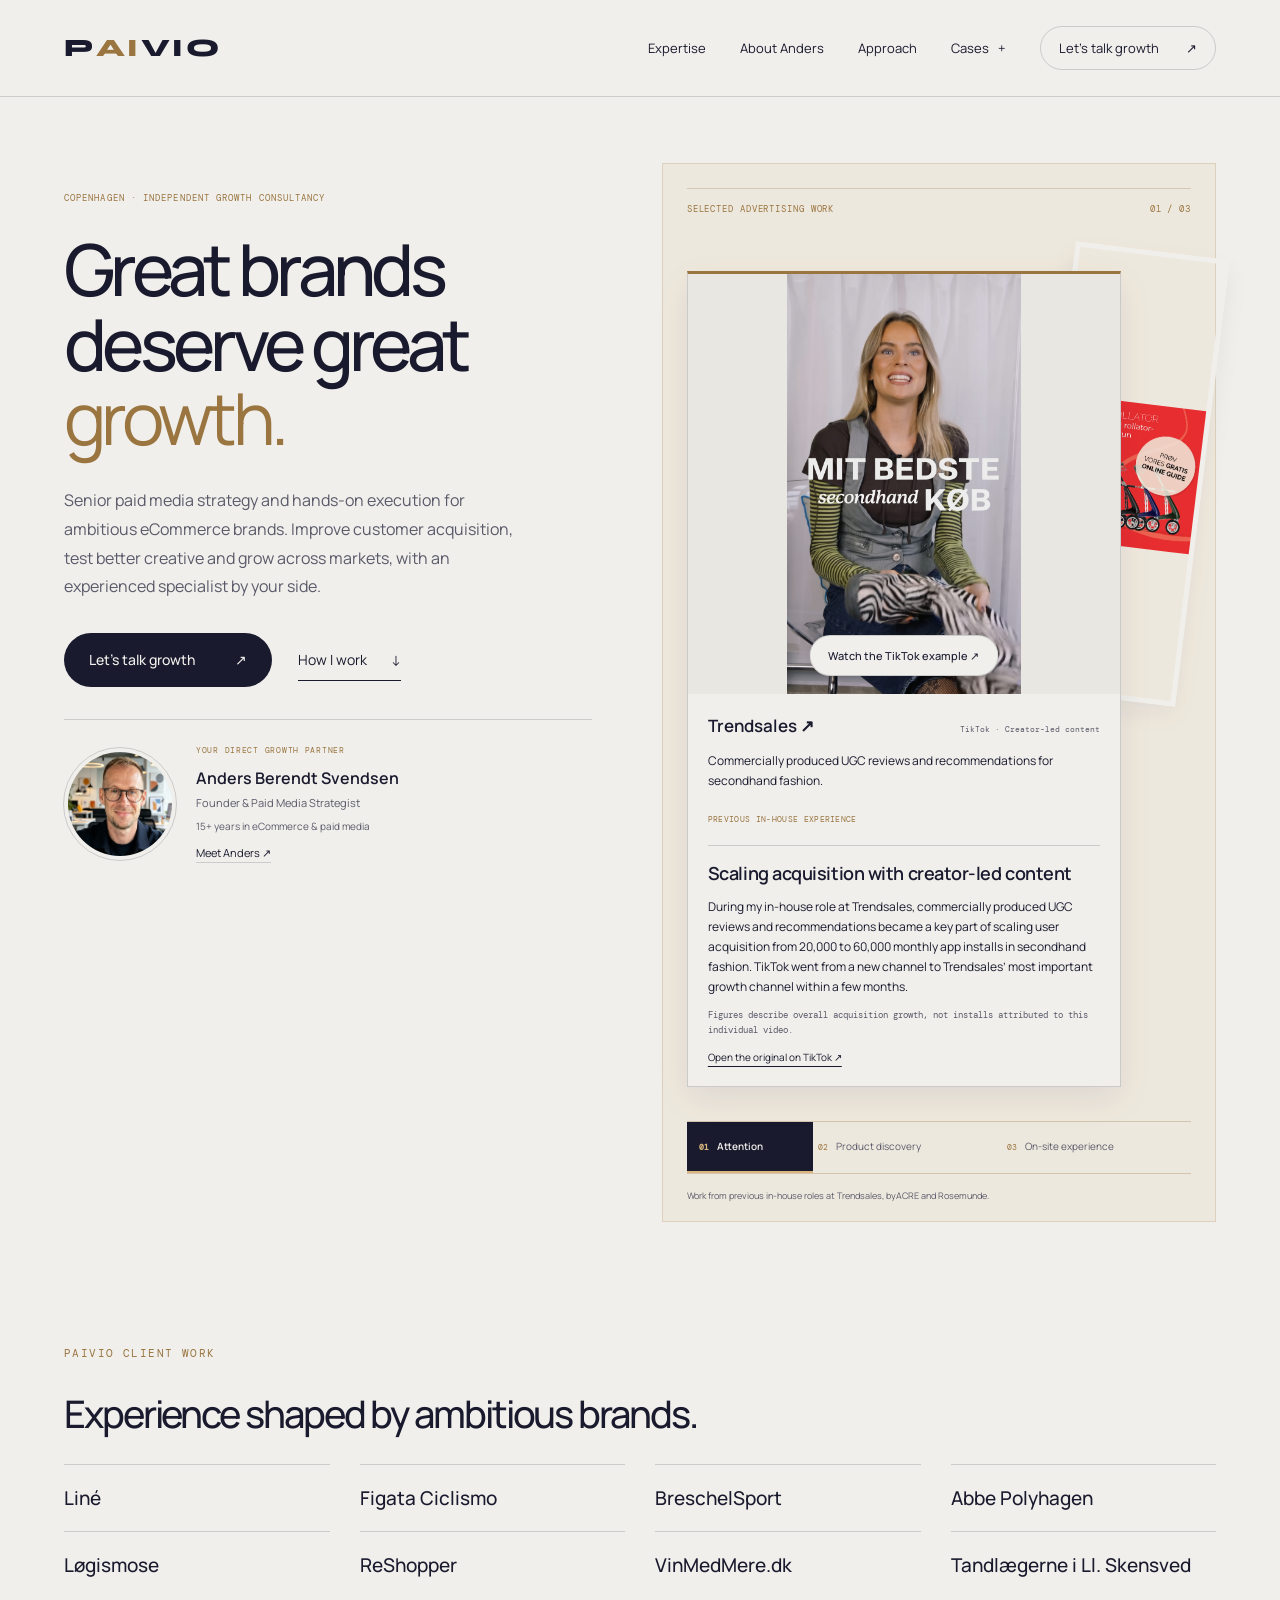
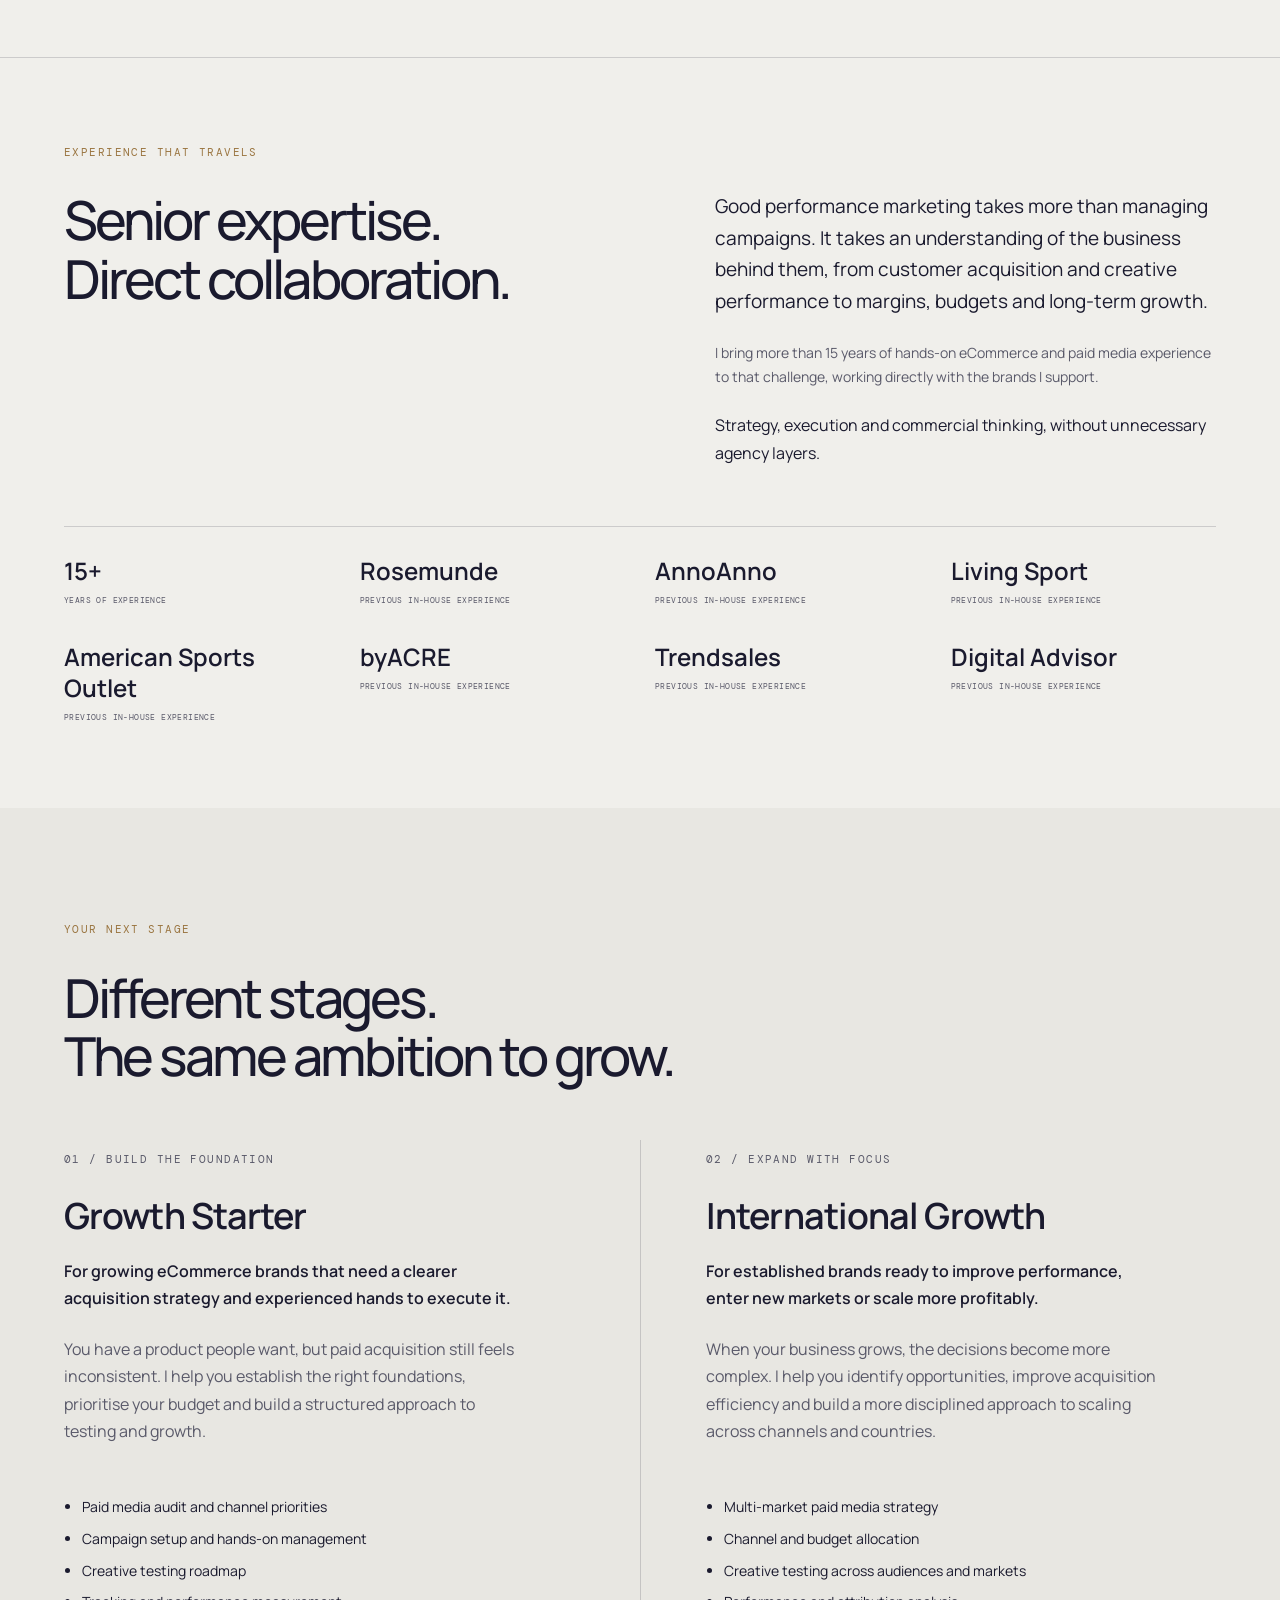
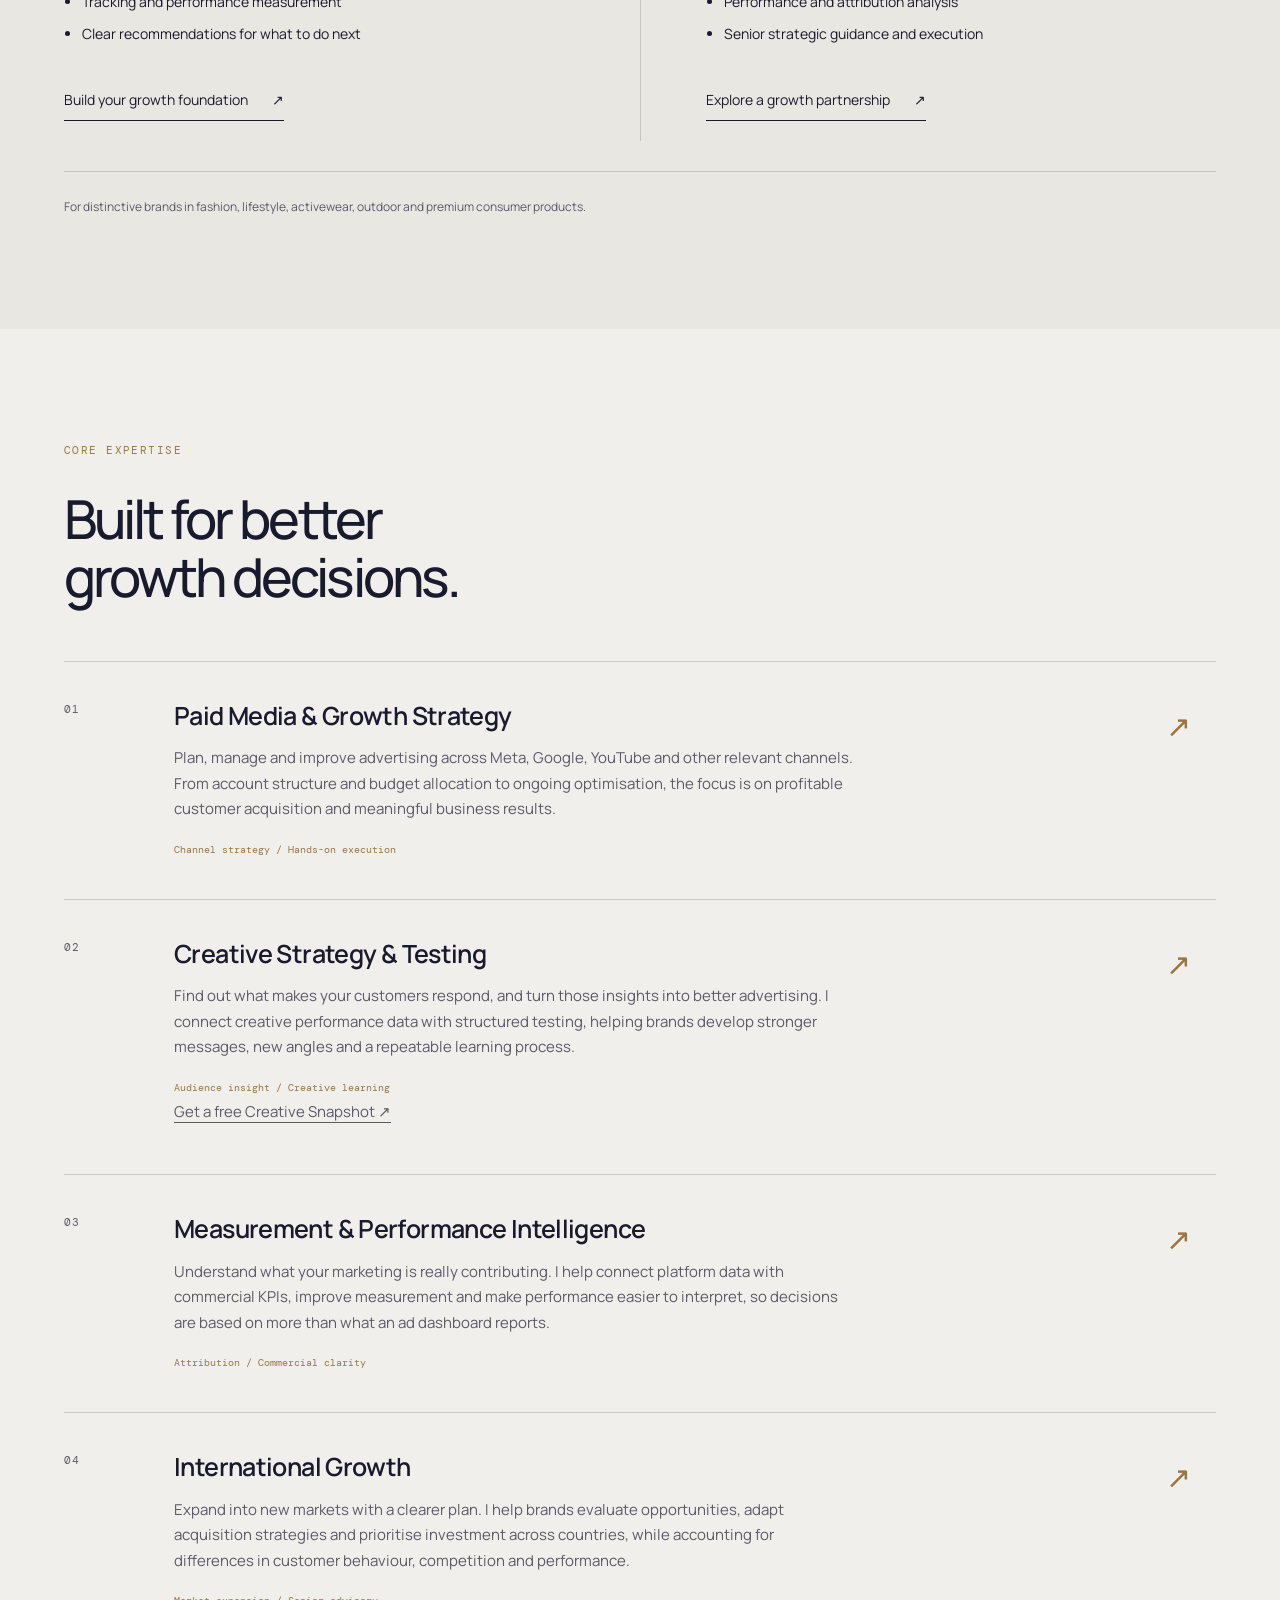
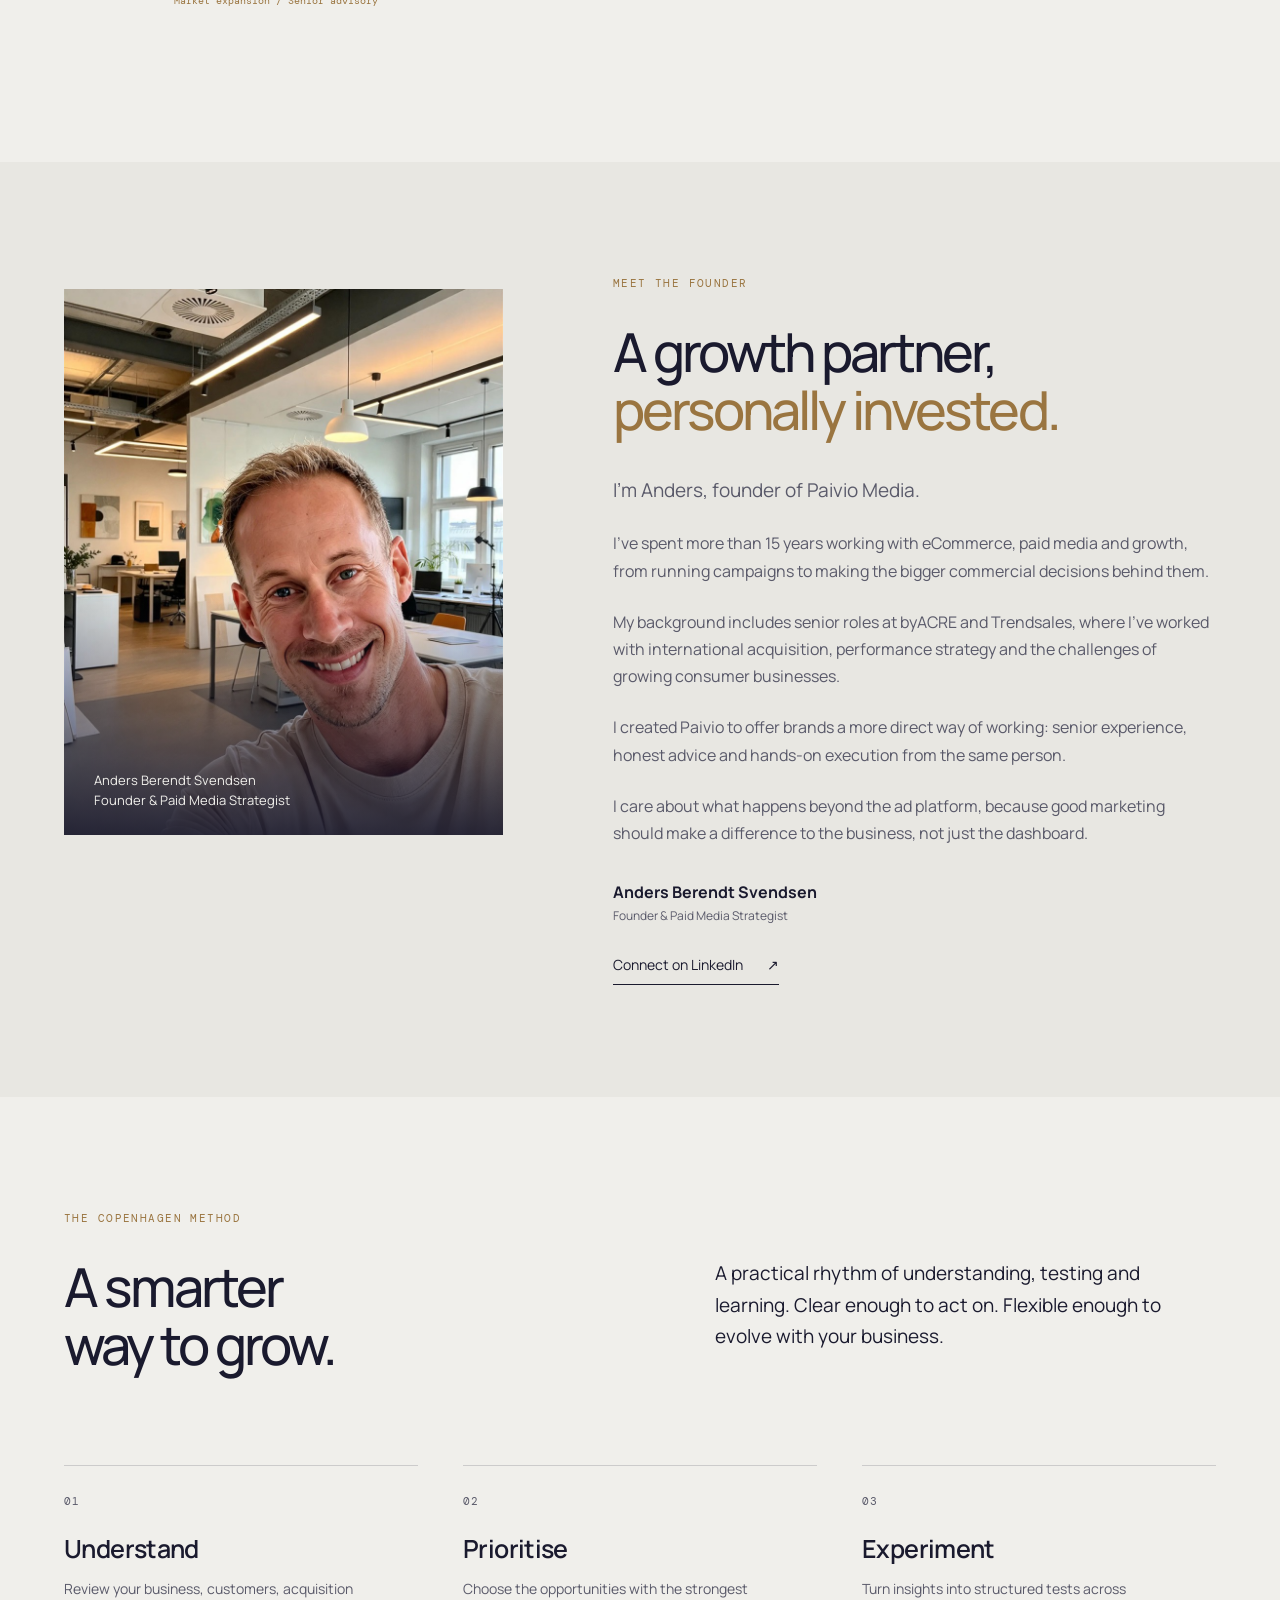
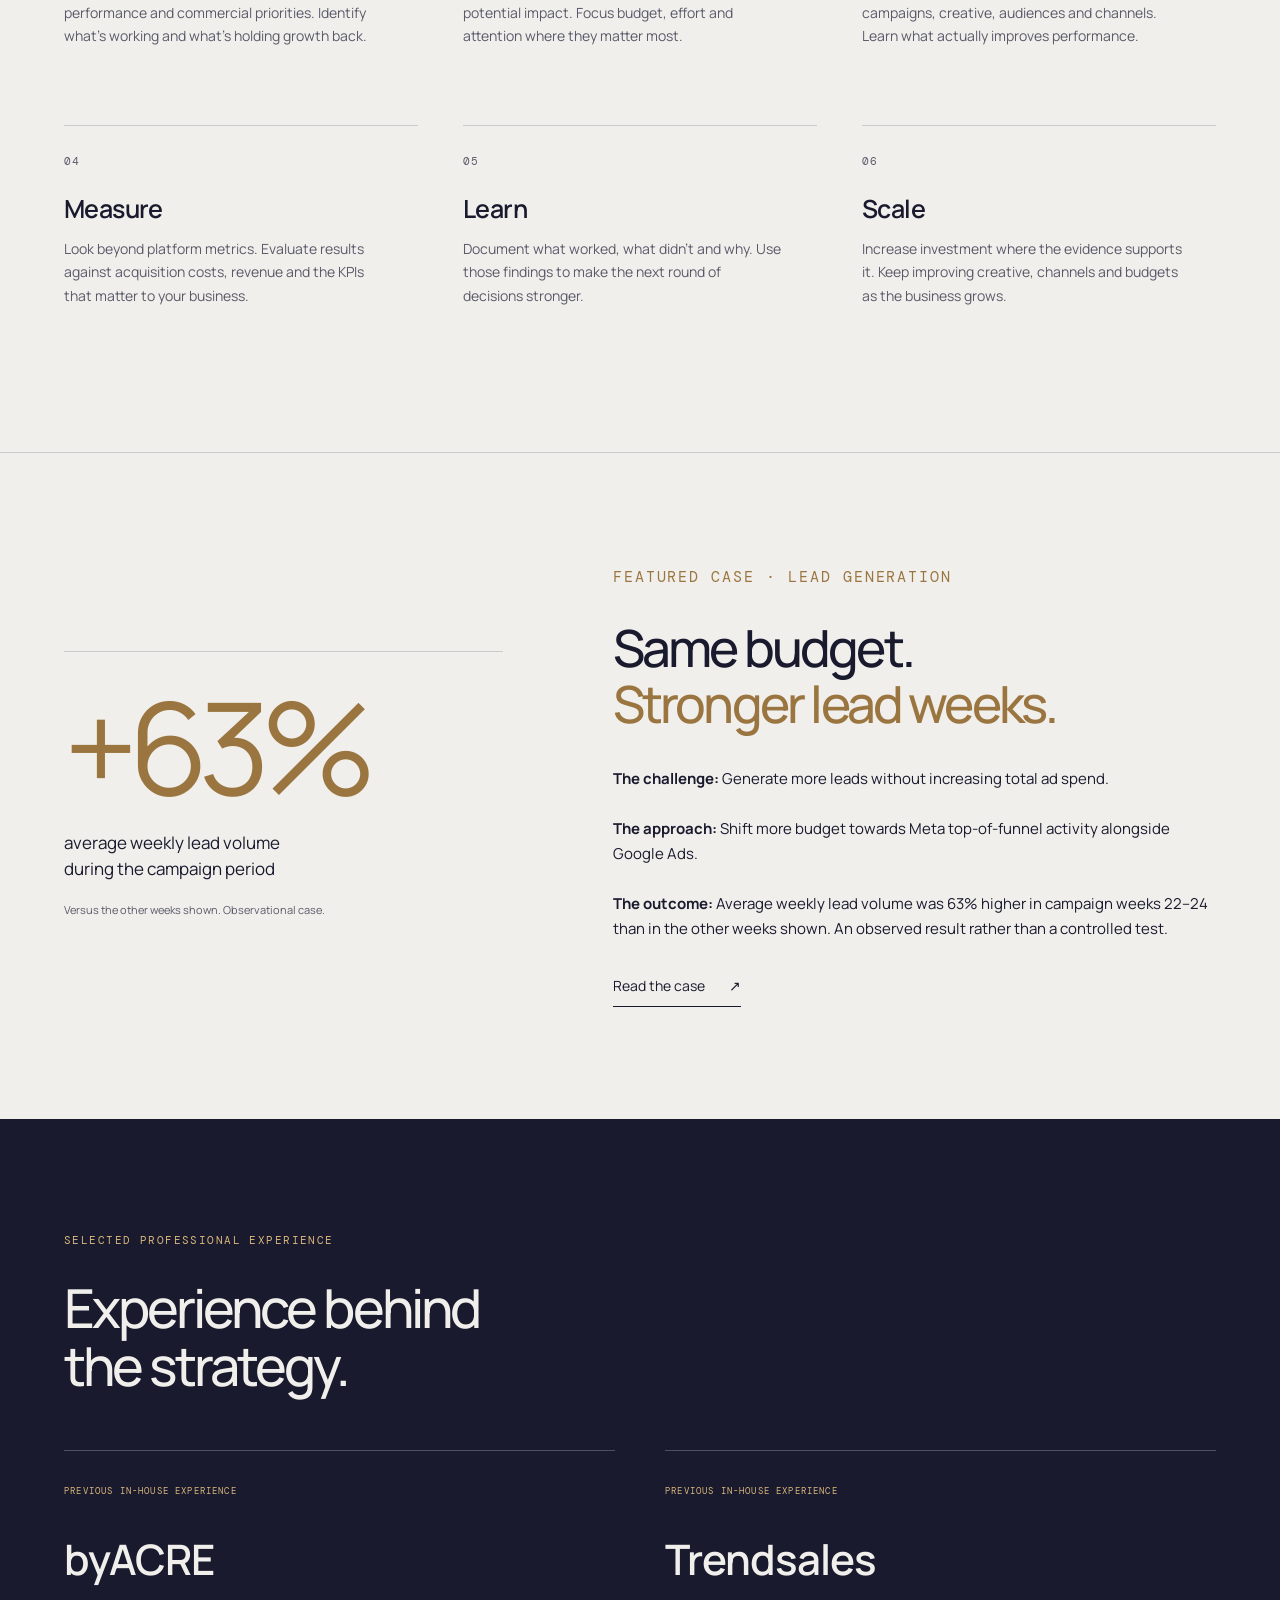
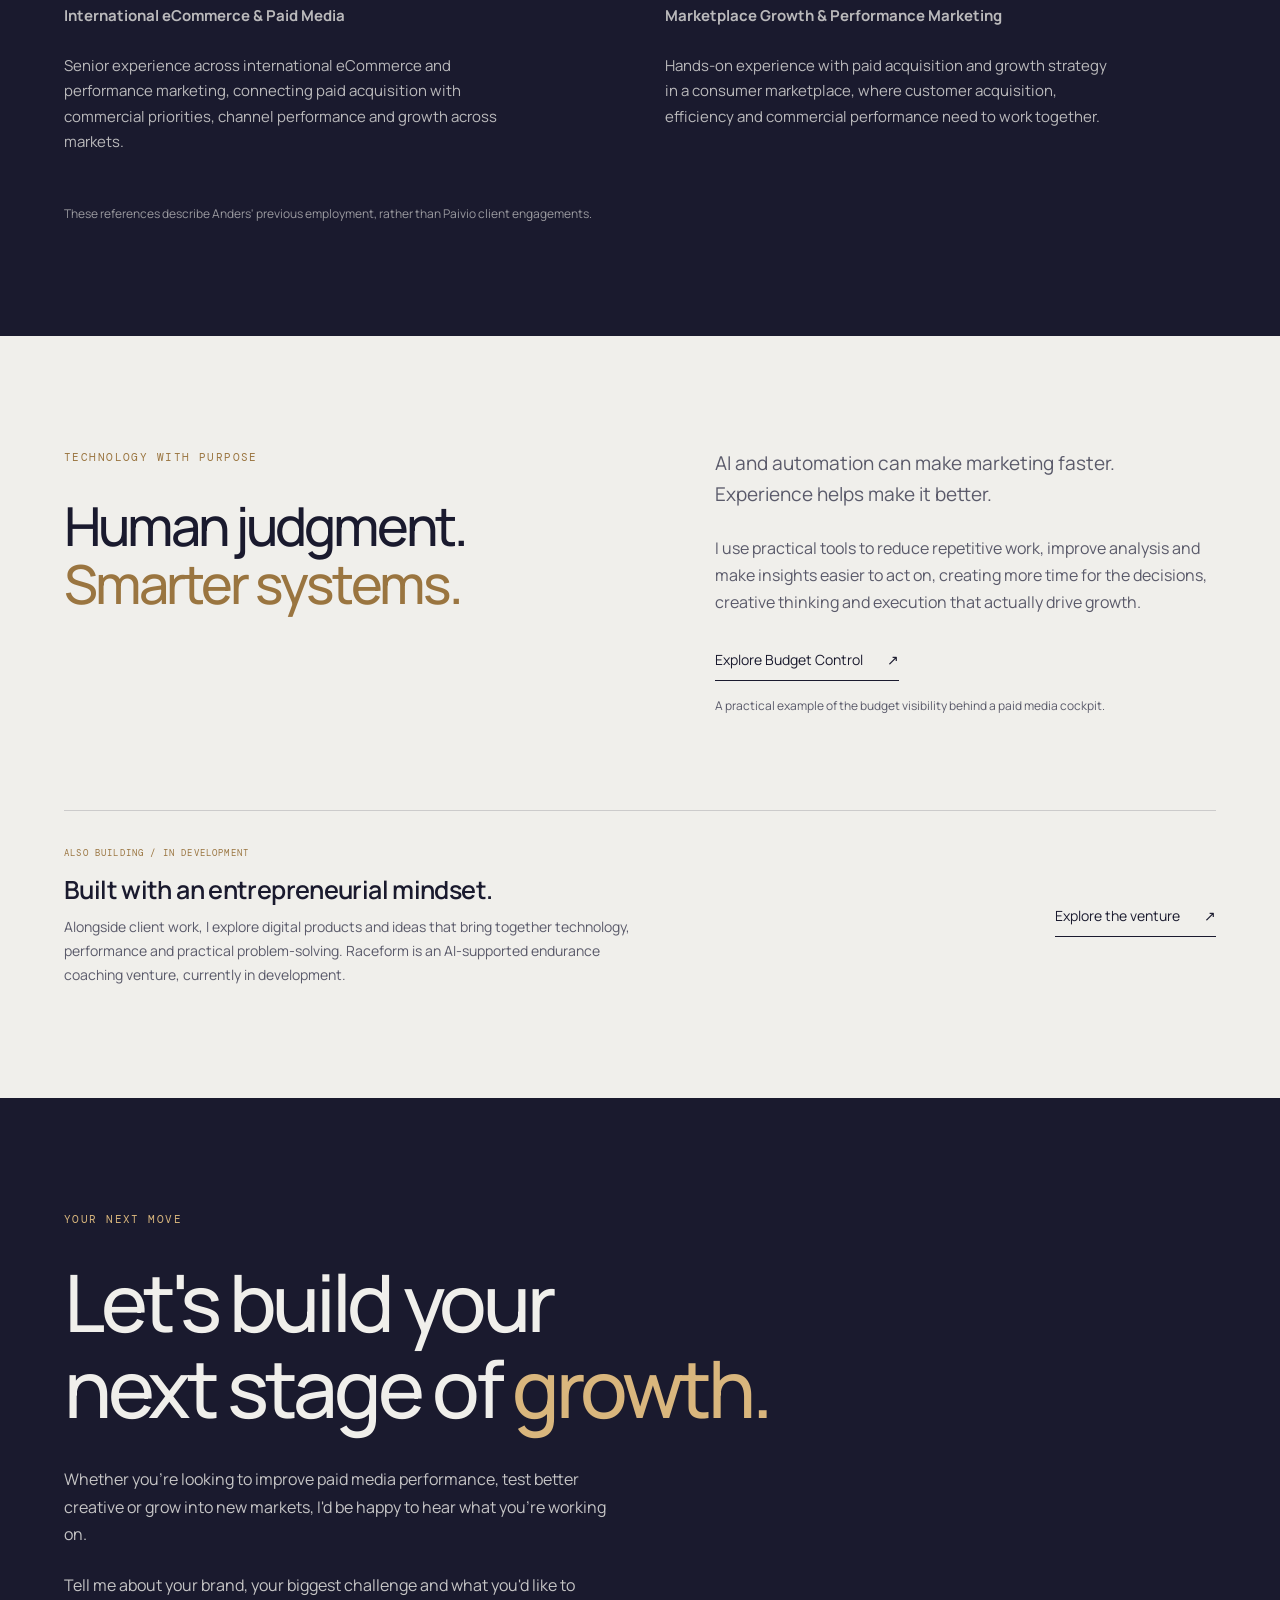
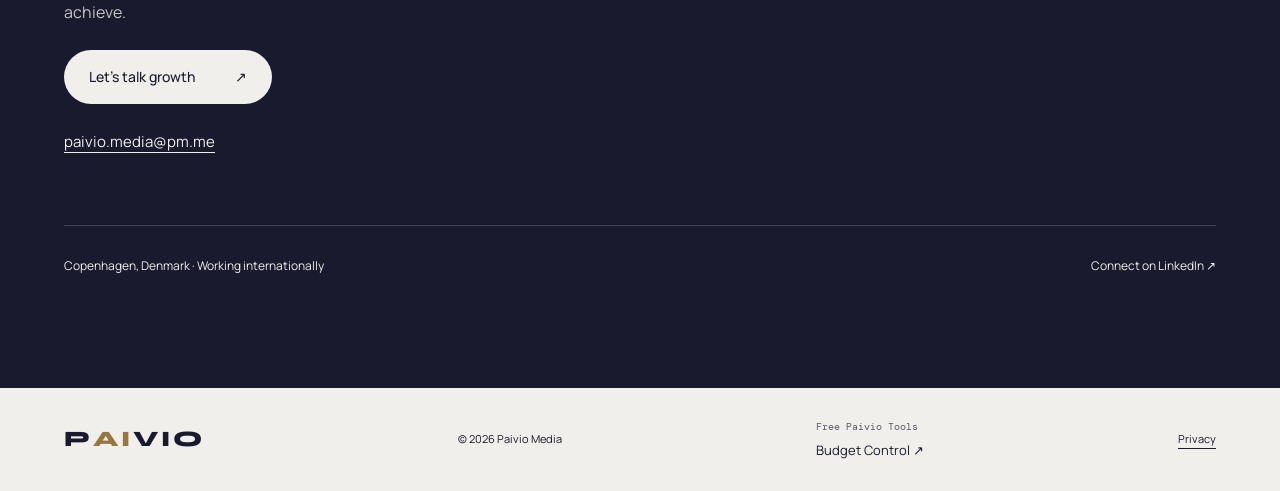
==== commit 9a0bd330: "Add Creative Snapshot landing page, isolated test form and backend proposal" ====
--- a/index.html
+++ b/index.html
@@ -26,7 +26,7 @@
 <section class="client-references wrap" aria-labelledby="client-heading"><p class="eyebrow">Paivio client work</p><h2 id="client-heading">Experience shaped by ambitious brands.</h2><ul class="client-names"><li>Liné</li><li>Figata Ciclismo</li><li>BreschelSport</li><li>Abbe Polyhagen</li><li>Løgismose</li><li>ReShopper</li><li>VinMedMere.dk</li><li>Tandlægerne i Ll. Skensved</li></ul></section>
 <section class="credibility wrap"><p class="eyebrow">Experience that travels</p><div class="credibility-grid"><h2>Senior expertise.<br>Direct collaboration.</h2><div><p class="body">Good performance marketing takes more than managing campaigns. It takes an understanding of the business behind them, from customer acquisition and creative performance to margins, budgets and long-term growth.</p><p class="muted">I bring more than 15 years of hands-on eCommerce and paid media experience to that challenge, working directly with the brands I support.</p><p>Strategy, execution and commercial thinking, without unnecessary agency layers.</p></div></div><div class="experience-strip"><span>15+ <small>years of experience</small></span><span>Rosemunde <small>previous in-house experience</small></span><span>AnnoAnno <small>previous in-house experience</small></span><span>Living Sport <small>previous in-house experience</small></span><span>American Sports Outlet <small>previous in-house experience</small></span><span>byACRE <small>previous in-house experience</small></span><span>Trendsales <small>previous in-house experience</small></span><span>Digital Advisor <small>previous in-house experience</small></span></div></section>
 <section class="pathways section"><div class="wrap"><p class="eyebrow">Your next stage</p><h2>Different stages.<br>The same ambition to grow.</h2><div class="path-grid"><article><span class="index">01 / Build the foundation</span><h3>Growth Starter</h3><p><strong>For growing eCommerce brands that need a clearer acquisition strategy and experienced hands to execute it.</strong></p><p>You have a product people want, but paid acquisition still feels inconsistent. I help you establish the right foundations, prioritise your budget and build a structured approach to testing and growth.</p><ul><li>Paid media audit and channel priorities</li><li>Campaign setup and hands-on management</li><li>Creative testing roadmap</li><li>Tracking and performance measurement</li><li>Clear recommendations for what to do next</li></ul><a class="text-link" href="mailto:paivio.media@pm.me?subject=Growth%20Starter">Build your growth foundation <span>↗</span></a></article><article><span class="index">02 / Expand with focus</span><h3>International Growth</h3><p><strong>For established brands ready to improve performance, enter new markets or scale more profitably.</strong></p><p>When your business grows, the decisions become more complex. I help you identify opportunities, improve acquisition efficiency and build a more disciplined approach to scaling across channels and countries.</p><ul><li>Multi-market paid media strategy</li><li>Channel and budget allocation</li><li>Creative testing across audiences and markets</li><li>Performance and attribution analysis</li><li>Senior strategic guidance and execution</li></ul><a class="text-link" href="mailto:paivio.media@pm.me?subject=International%20Growth">Explore a growth partnership <span>↗</span></a></article></div><p class="sector-note">For distinctive brands in fashion, lifestyle, activewear, outdoor and premium consumer products.</p></div></section>
-<section class="expertise section wrap" id="expertise"><div class="section-heading"><p class="eyebrow">Core expertise</p><h2>Built for better<br>growth decisions.</h2></div><div class="expertise-list"><article><span class="index">01</span><div><h3>Paid Media & Growth Strategy</h3><p>Plan, manage and improve advertising across Meta, Google, YouTube and other relevant channels. From account structure and budget allocation to ongoing optimisation, the focus is on profitable customer acquisition and meaningful business results.</p><small>Channel strategy / Hands-on execution</small></div><span class="expertise-mark" aria-hidden="true">↗</span></article><article><span class="index">02</span><div><h3>Creative Strategy & Testing</h3><p>Find out what makes your customers respond, and turn those insights into better advertising. I connect creative performance data with structured testing, helping brands develop stronger messages, new angles and a repeatable learning process.</p><small>Audience insight / Creative learning</small></div><span class="expertise-mark" aria-hidden="true">↗</span></article><article><span class="index">03</span><div><h3>Measurement & Performance Intelligence</h3><p>Understand what your marketing is really contributing. I help connect platform data with commercial KPIs, improve measurement and make performance easier to interpret, so decisions are based on more than what an ad dashboard reports.</p><small>Attribution / Commercial clarity</small></div><span class="expertise-mark" aria-hidden="true">↗</span></article><article><span class="index">04</span><div><h3>International Growth</h3><p>Expand into new markets with a clearer plan. I help brands evaluate opportunities, adapt acquisition strategies and prioritise investment across countries, while accounting for differences in customer behaviour, competition and performance.</p><small>Market expansion / Senior advisory</small></div><span class="expertise-mark" aria-hidden="true">↗</span></article></div></section>
+<section class="expertise section wrap" id="expertise"><div class="section-heading"><p class="eyebrow">Core expertise</p><h2>Built for better<br>growth decisions.</h2></div><div class="expertise-list"><article><span class="index">01</span><div><h3>Paid Media & Growth Strategy</h3><p>Plan, manage and improve advertising across Meta, Google, YouTube and other relevant channels. From account structure and budget allocation to ongoing optimisation, the focus is on profitable customer acquisition and meaningful business results.</p><small>Channel strategy / Hands-on execution</small></div><span class="expertise-mark" aria-hidden="true">↗</span></article><article><span class="index">02</span><div><h3>Creative Strategy & Testing</h3><p>Find out what makes your customers respond, and turn those insights into better advertising. I connect creative performance data with structured testing, helping brands develop stronger messages, new angles and a repeatable learning process.</p><small>Audience insight / Creative learning</small><p class="snapshot-context"><a href="/creative-snapshot/">Get a free Creative Snapshot ↗</a></p></div><span class="expertise-mark" aria-hidden="true">↗</span></article><article><span class="index">03</span><div><h3>Measurement & Performance Intelligence</h3><p>Understand what your marketing is really contributing. I help connect platform data with commercial KPIs, improve measurement and make performance easier to interpret, so decisions are based on more than what an ad dashboard reports.</p><small>Attribution / Commercial clarity</small></div><span class="expertise-mark" aria-hidden="true">↗</span></article><article><span class="index">04</span><div><h3>International Growth</h3><p>Expand into new markets with a clearer plan. I help brands evaluate opportunities, adapt acquisition strategies and prioritise investment across countries, while accounting for differences in customer behaviour, competition and performance.</p><small>Market expansion / Senior advisory</small></div><span class="expertise-mark" aria-hidden="true">↗</span></article></div></section>
 <section class="founder section" id="about"><div class="wrap founder-grid"><figure class="portrait secondary has-photo"><img src="/assets/images/anders-founder.jpg" width="900" height="1120" alt="Anders Berendt Svendsen smiling, wearing a light shirt" loading="lazy"><figcaption><span>Anders Berendt Svendsen</span><span>Founder &amp; Paid Media Strategist</span></figcaption></figure><div><p class="eyebrow">Meet the founder</p><h2>A growth partner,<br><em>personally invested.</em></h2><p class="body">I'm Anders, founder of Paivio Media.</p><p>I've spent more than 15 years working with eCommerce, paid media and growth, from running campaigns to making the bigger commercial decisions behind them.</p><p>My background includes senior roles at byACRE and Trendsales, where I've worked with international acquisition, performance strategy and the challenges of growing consumer businesses.</p><p>I created Paivio to offer brands a more direct way of working: senior experience, honest advice and hands-on execution from the same person.</p><p>I care about what happens beyond the ad platform, because good marketing should make a difference to the business, not just the dashboard.</p><div class="signature"><strong>Anders Berendt Svendsen</strong><span>Founder &amp; Paid Media Strategist</span></div><a class="text-link" href="https://www.linkedin.com/in/andersberendt/" target="_blank" rel="noopener noreferrer">Connect on LinkedIn <span>↗</span></a></div></div></section>
 <section class="approach section wrap" id="approach"><p class="eyebrow">The Copenhagen Method</p><div class="section-heading split"><h2>A smarter<br>way to grow.</h2><p class="body">A practical rhythm of understanding, testing and learning. Clear enough to act on. Flexible enough to evolve with your business.</p></div><ol class="method-grid"><li><span class="index">01</span><h3>Understand</h3><p>Review your business, customers, acquisition performance and commercial priorities. Identify what's working and what's holding growth back.</p></li><li><span class="index">02</span><h3>Prioritise</h3><p>Choose the opportunities with the strongest potential impact. Focus budget, effort and attention where they matter most.</p></li><li><span class="index">03</span><h3>Experiment</h3><p>Turn insights into structured tests across campaigns, creative, audiences and channels. Learn what actually improves performance.</p></li><li><span class="index">04</span><h3>Measure</h3><p>Look beyond platform metrics. Evaluate results against acquisition costs, revenue and the KPIs that matter to your business.</p></li><li><span class="index">05</span><h3>Learn</h3><p>Document what worked, what didn't and why. Use those findings to make the next round of decisions stronger.</p></li><li><span class="index">06</span><h3>Scale</h3><p>Increase investment where the evidence supports it. Keep improving creative, channels and budgets as the business grows.</p></li></ol></section>
 <section class="case-teaser section wrap"><div class="case-proof"><span>+63%</span><p>average weekly lead volume<br>during the campaign period</p><small>Versus the other weeks shown. Observational case.</small></div><div class="case-story"><p class="eyebrow">Featured case · Lead generation</p><h2>Same budget.<br><em>Stronger lead weeks.</em></h2><p class="body"><strong>The challenge:</strong> Generate more leads without increasing total ad spend.</p><p><strong>The approach:</strong> Shift more budget towards Meta top-of-funnel activity alongside Google Ads.</p><p><strong>The outcome:</strong> Average weekly lead volume was 63% higher in campaign weeks 22–24 than in the other weeks shown. An observed result rather than a controlled test.</p><a class="text-link" href="/cases/top-funnel/">Read the case <span>↗</span></a></div></section><section class="work section"><div class="wrap"><p class="eyebrow">Selected professional experience</p><h2>Experience behind<br>the strategy.</h2><div class="work-grid"><article><span class="index">Previous in-house experience</span><h3>byACRE</h3><p><strong>International eCommerce &amp; Paid Media</strong></p><p>Senior experience across international eCommerce and performance marketing, connecting paid acquisition with commercial priorities, channel performance and growth across markets.</p></article><article><span class="index">Previous in-house experience</span><h3>Trendsales</h3><p><strong>Marketplace Growth &amp; Performance Marketing</strong></p><p>Hands-on experience with paid acquisition and growth strategy in a consumer marketplace, where customer acquisition, efficiency and commercial performance need to work together.</p></article></div><p class="muted work-note">These references describe Anders' previous employment, rather than Paivio client engagements.</p></div></section>
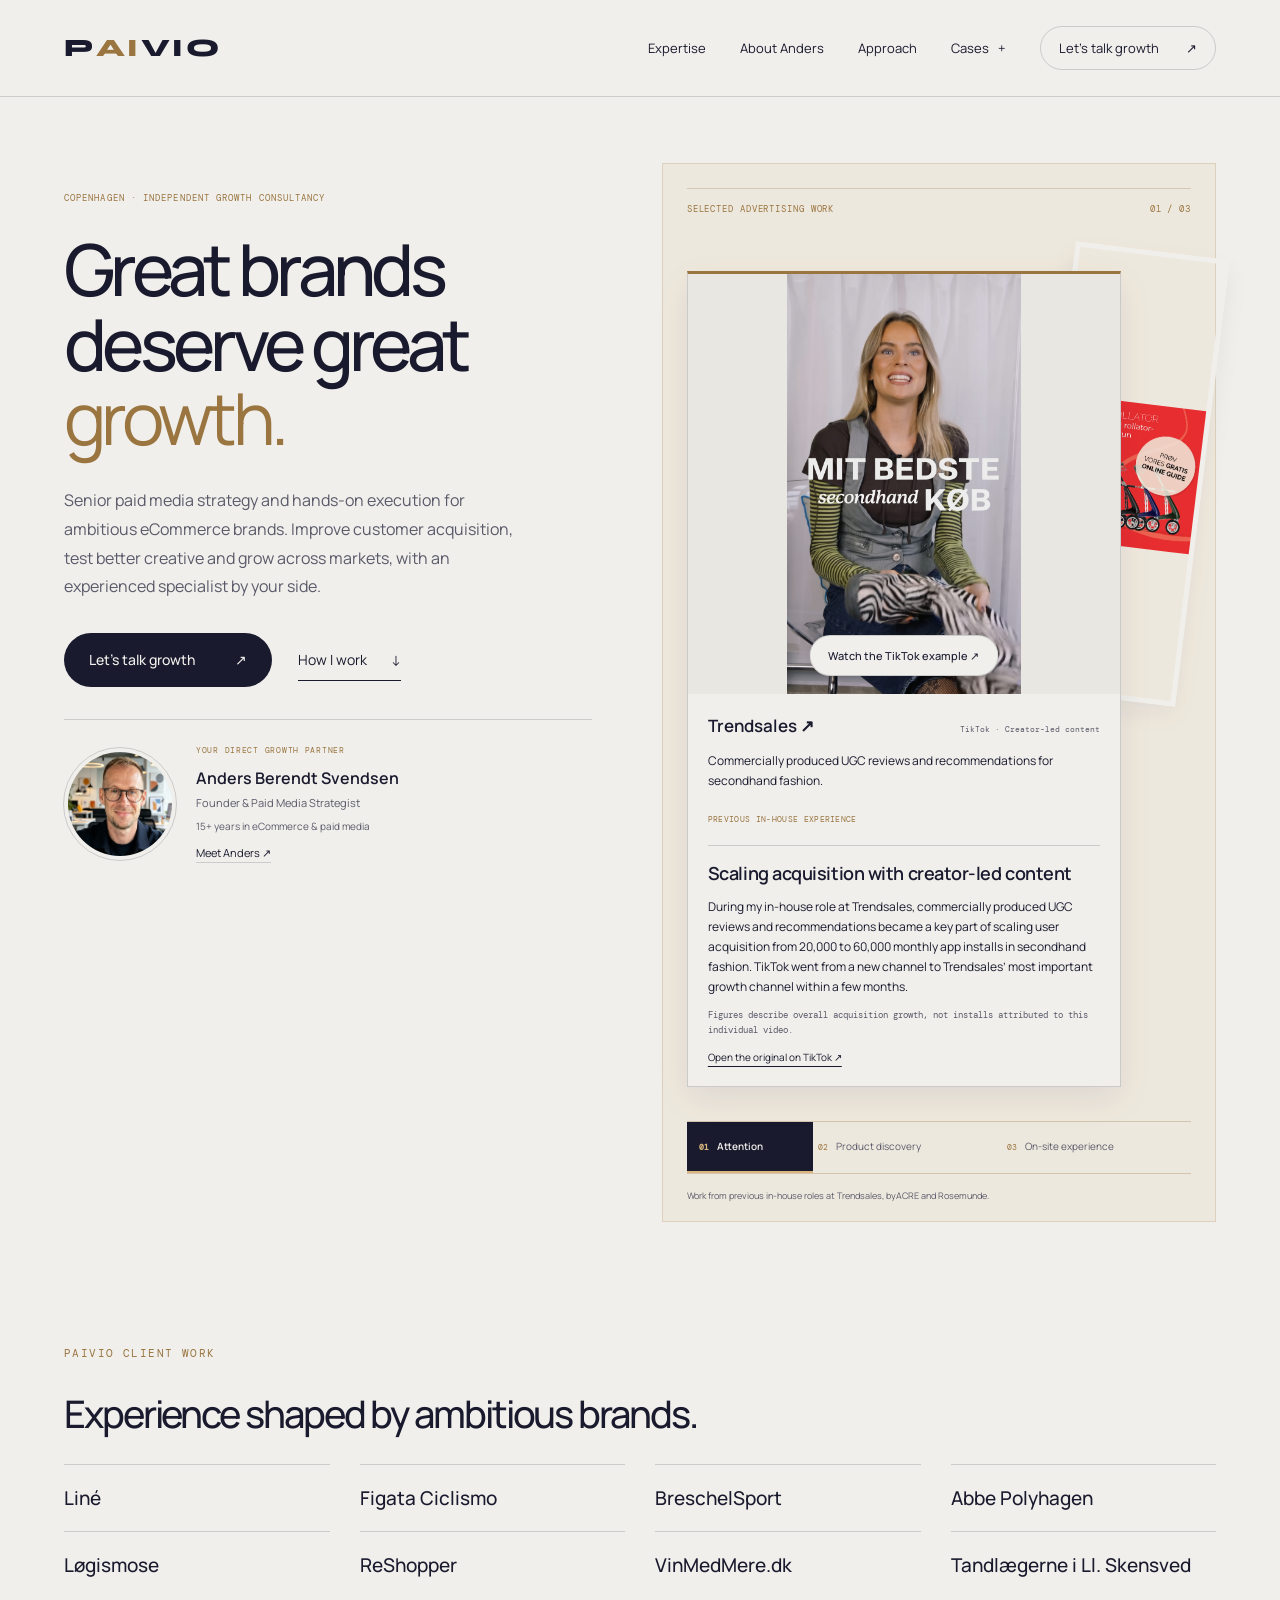
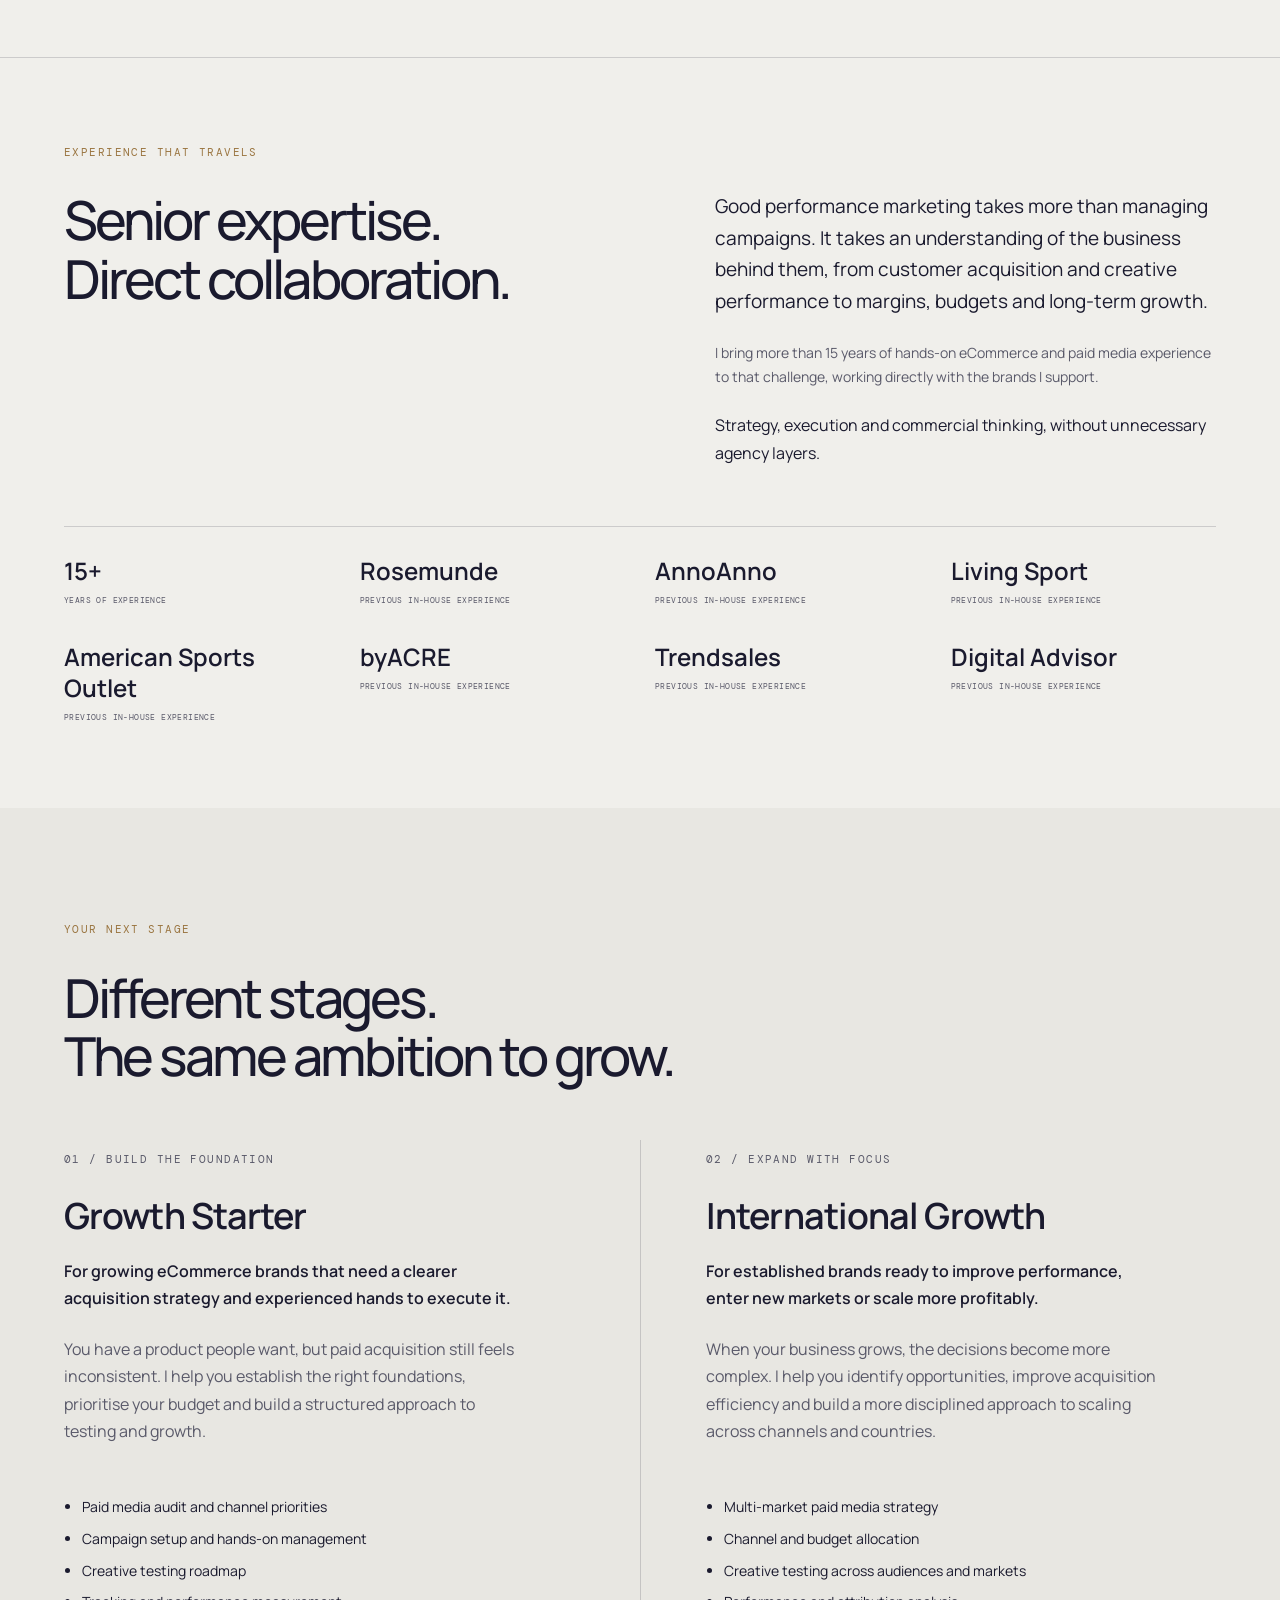
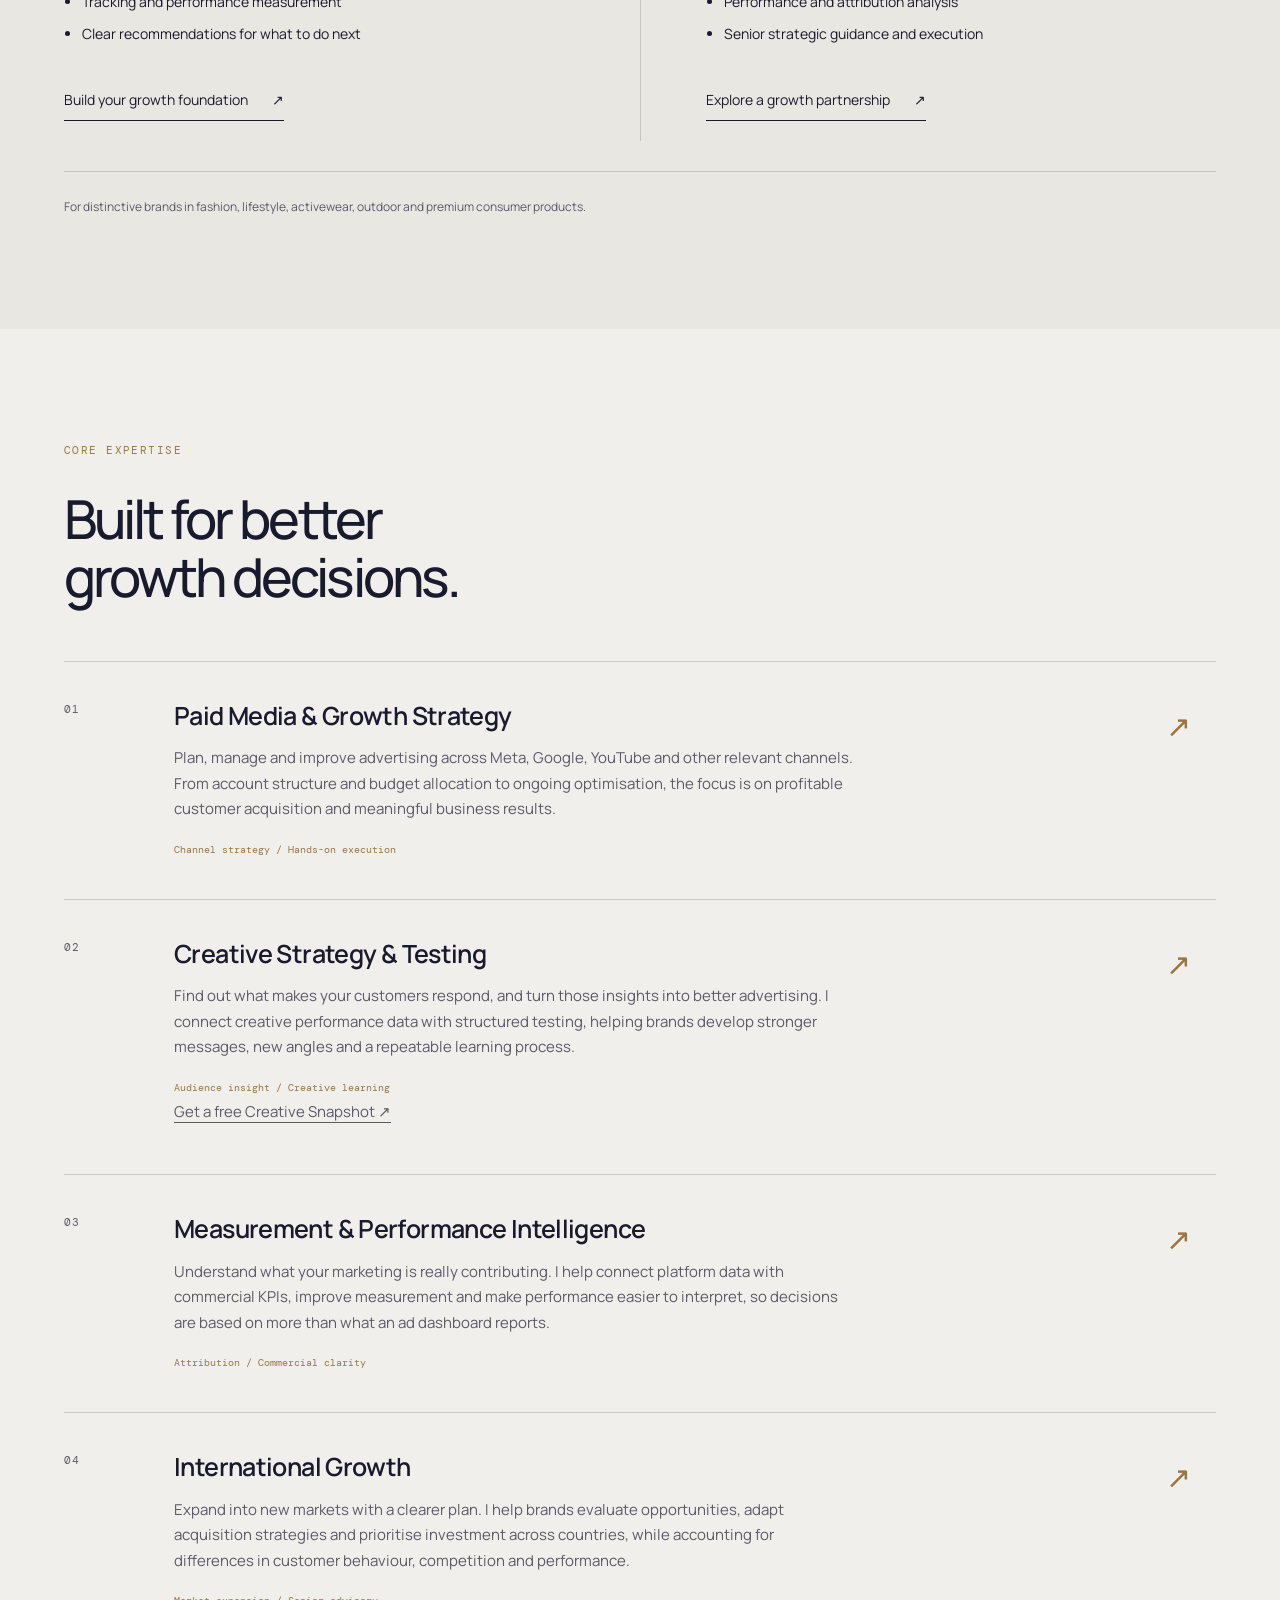
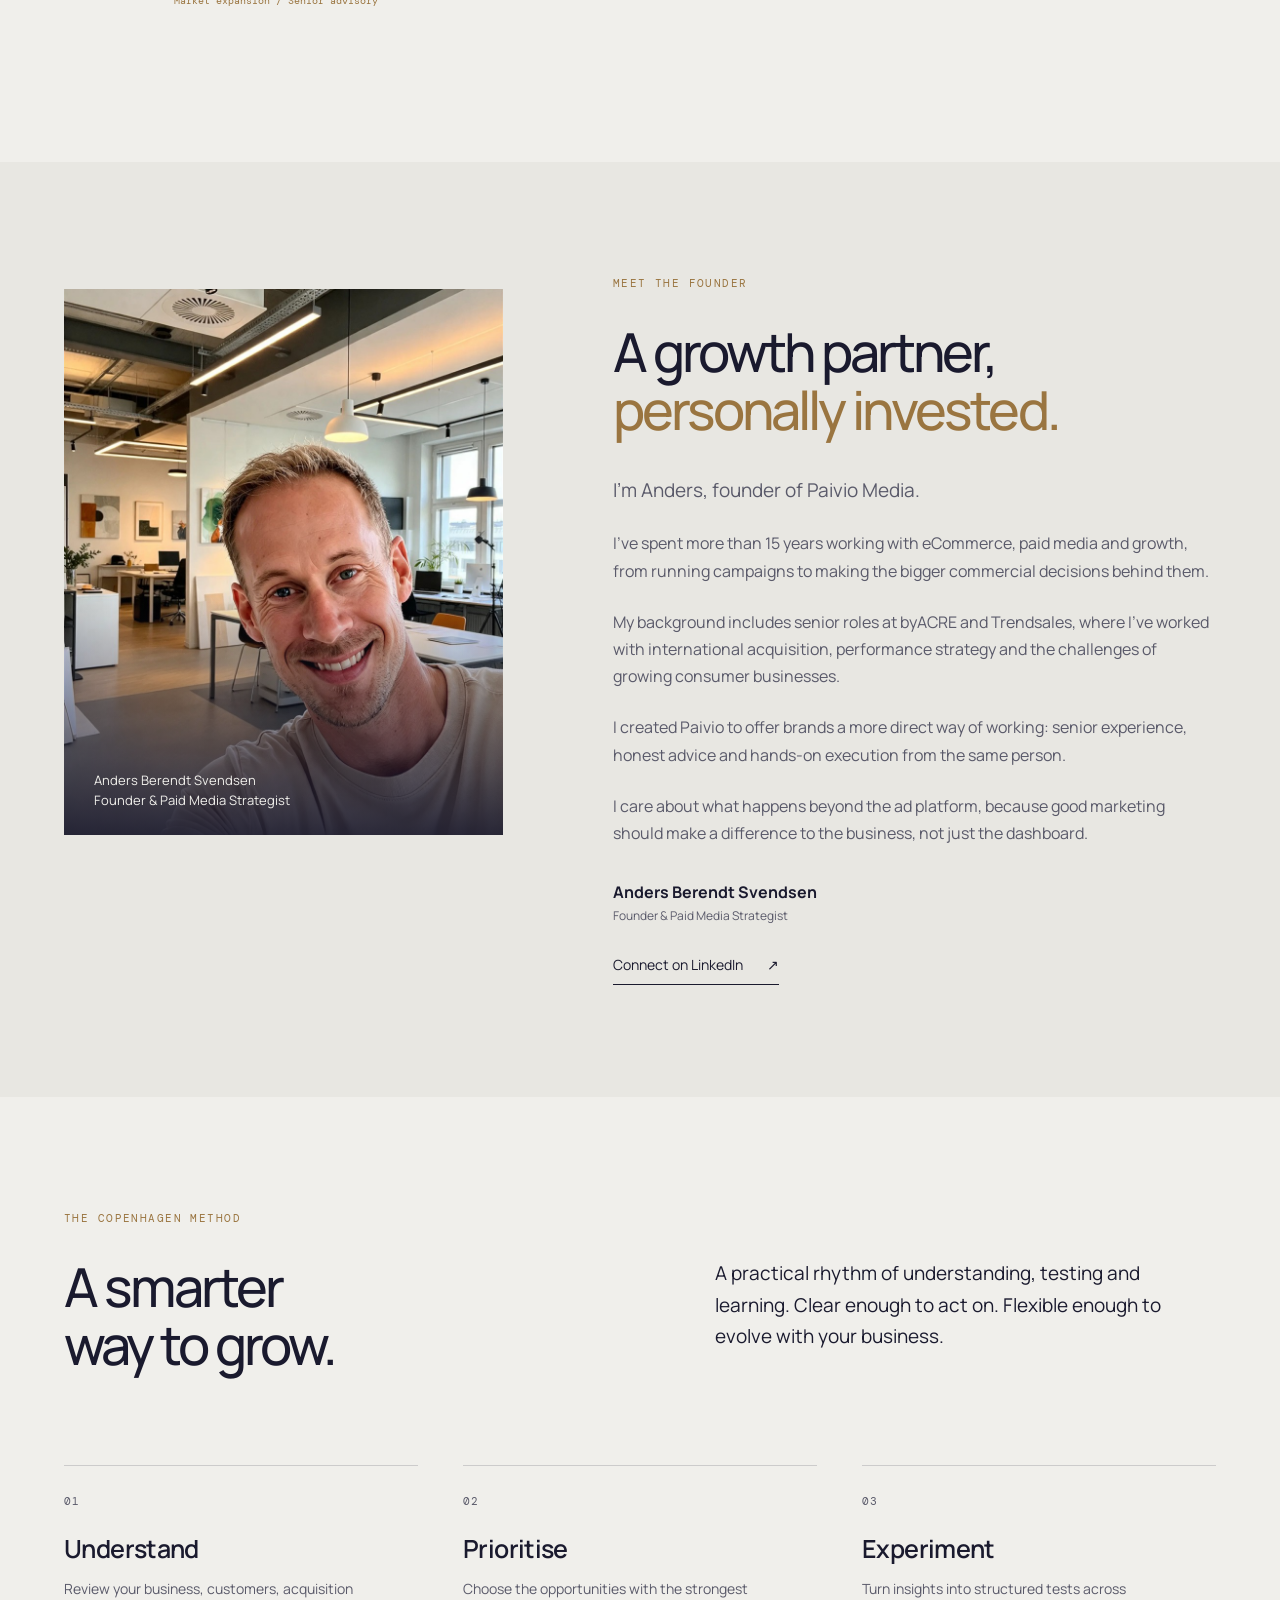
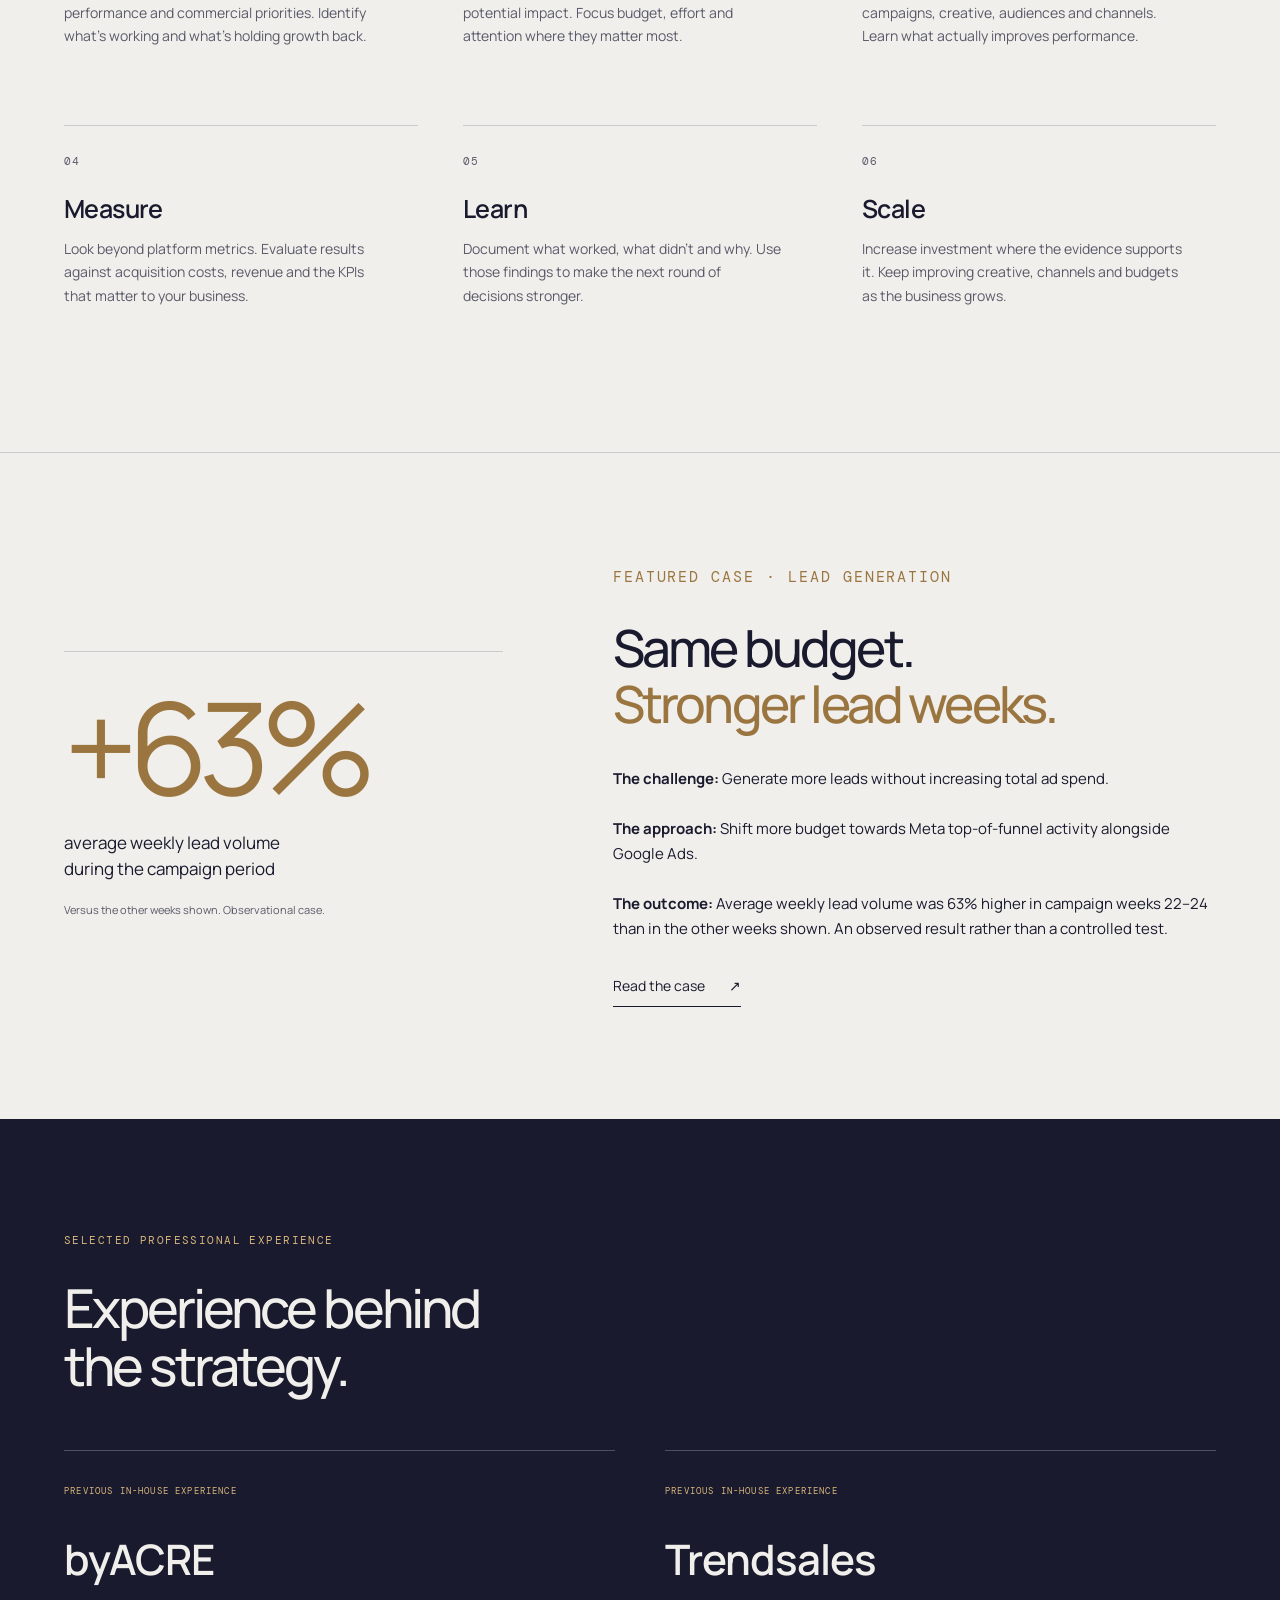
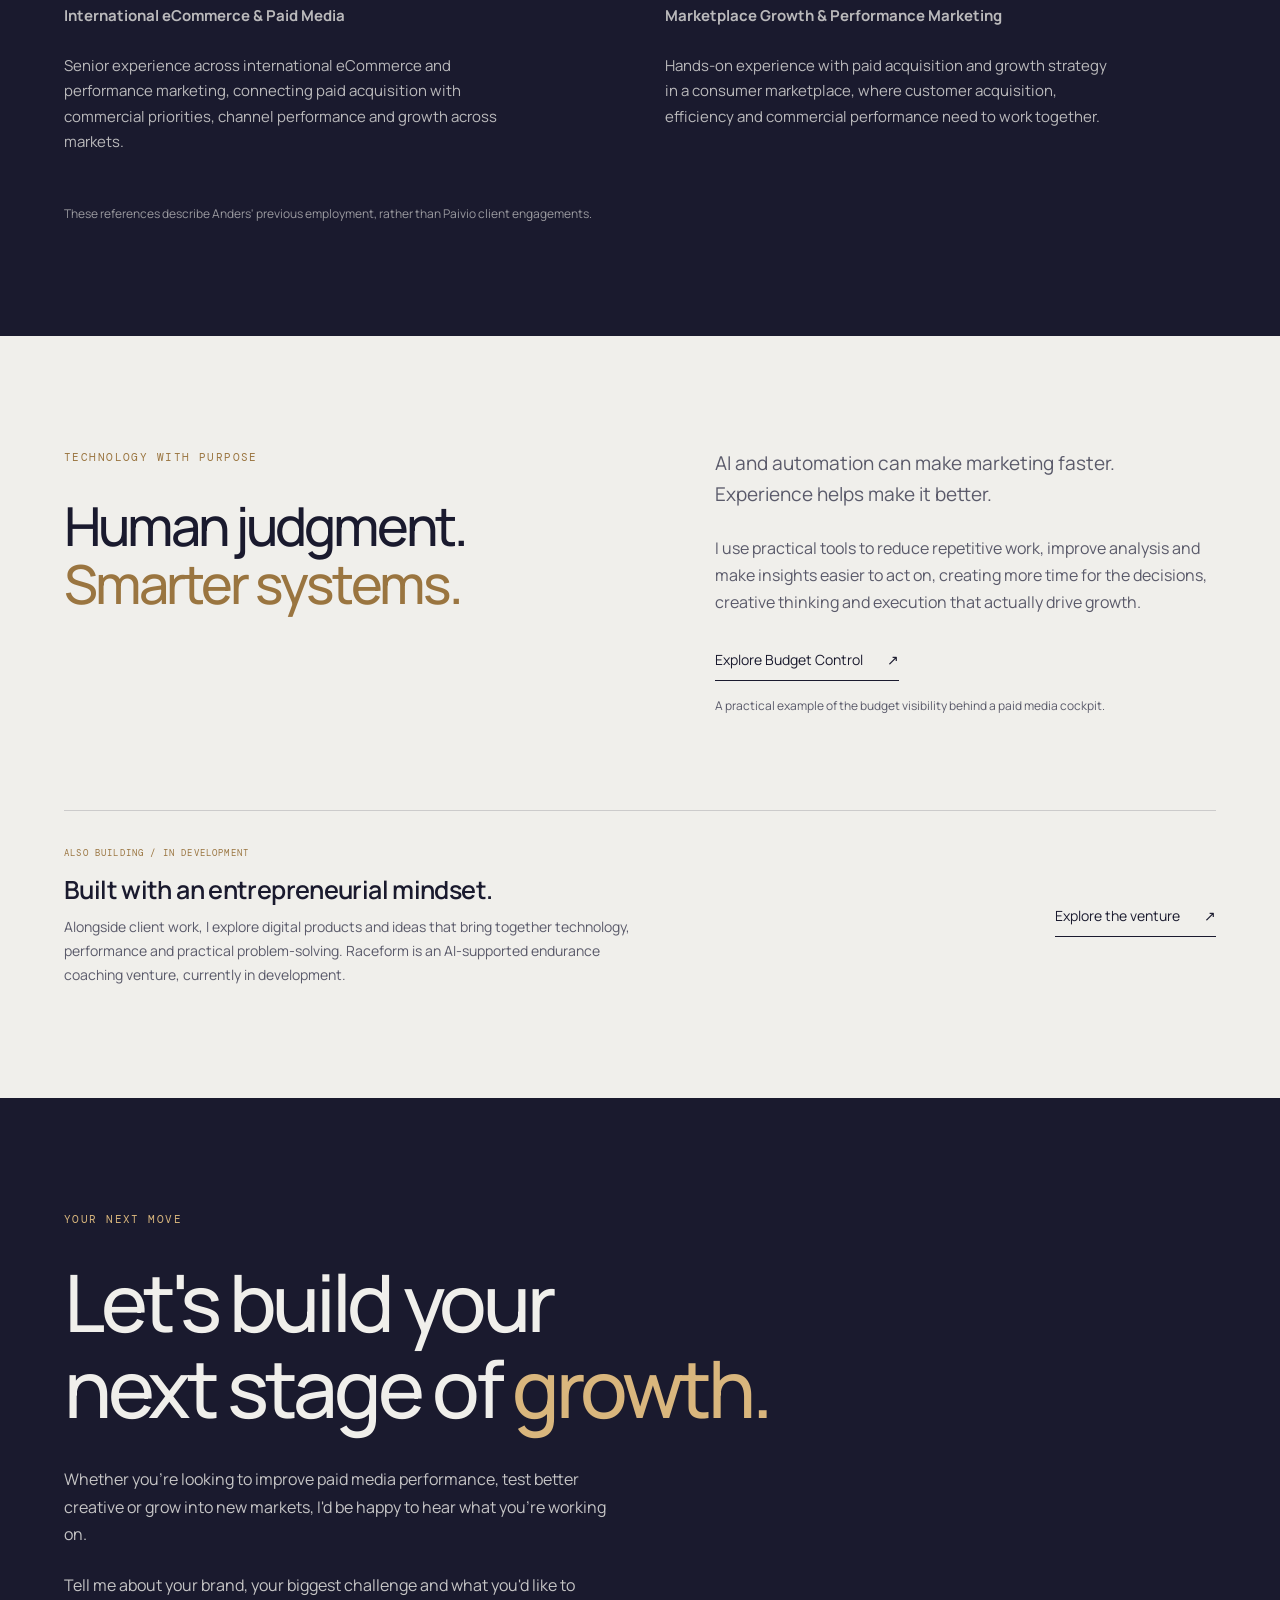
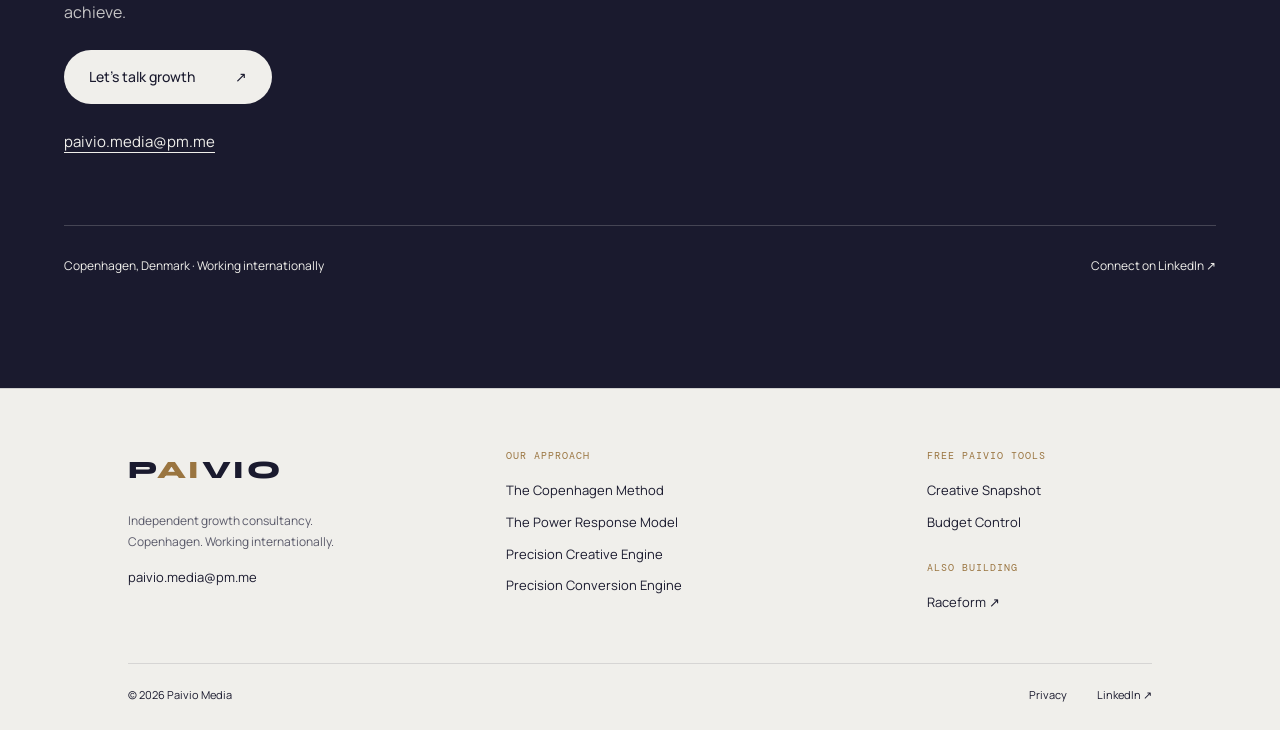
==== commit ed0a9377: "Add model resource pages and shared footer; prepare approved direct email delivery" ====
--- a/index.html
+++ b/index.html
@@ -18,7 +18,7 @@
 <link rel="stylesheet" href="/assets/homepage.css">
 <script type="application/ld+json">{"@context":"https://schema.org","@type":"Organization","name":"Paivio Media","url":"https://paiviomedia.com/","email":"paivio.media@pm.me","founder":{"@type":"Person","name":"Anders Berendt Svendsen","sameAs":"https://www.linkedin.com/in/andersberendt/"},"address":{"@type":"PostalAddress","addressLocality":"Copenhagen","addressCountry":"DK"}}</script>
 <link rel="stylesheet" href="/assets/editorial.css">
-<style>.path-grid article{display:flex;flex-direction:column}.path-grid article>.text-link{margin-top:auto;align-self:flex-start}.path-grid article strong{color:var(--navy);font-weight:600}.expertise-list small{line-height:1.8}.case-story p{font-size:15px}@media(min-width:701px){.founder-grid .secondary{align-self:start}}</style><link rel="stylesheet" href="/assets/campaign-hero-mockup.css"><link rel="stylesheet" href="/assets/ugc-mockup.css"><link rel="stylesheet" href="/assets/founder-journey-mockup.css"></head>
+<style>.path-grid article{display:flex;flex-direction:column}.path-grid article>.text-link{margin-top:auto;align-self:flex-start}.path-grid article strong{color:var(--navy);font-weight:600}.expertise-list small{line-height:1.8}.case-story p{font-size:15px}@media(min-width:701px){.founder-grid .secondary{align-self:start}}</style><link rel="stylesheet" href="/assets/campaign-hero-mockup.css"><link rel="stylesheet" href="/assets/ugc-mockup.css"><link rel="stylesheet" href="/assets/founder-journey-mockup.css"><link rel="stylesheet" href="/assets/resource-footer.css"></head>
 <body class="editorial-home campaign-concept"><a class="skip" href="#main">Skip to content</a>
 <header><nav aria-label="Main navigation"><a class="logo" href="#" aria-label="Paivio home"><span>P</span><span class="gold">AI</span><span>VIO</span></a><button class="menu" aria-expanded="false" aria-controls="navigation">Menu <span>+</span></button><div id="navigation"><a href="#expertise">Expertise</a><a href="#about">About Anders</a><a href="#approach">Approach</a><details class="nav-cases"><summary>Cases</summary><div class="case-dropdown"><a href="/cases/top-funnel/">Same budget. Better leads. ↗</a></div></details><a class="nav-cta" href="#contact">Let's talk growth <span>↗</span></a></div></nav></header>
 <main id="main">
@@ -32,5 +32,5 @@
 <section class="case-teaser section wrap"><div class="case-proof"><span>+63%</span><p>average weekly lead volume<br>during the campaign period</p><small>Versus the other weeks shown. Observational case.</small></div><div class="case-story"><p class="eyebrow">Featured case · Lead generation</p><h2>Same budget.<br><em>Stronger lead weeks.</em></h2><p class="body"><strong>The challenge:</strong> Generate more leads without increasing total ad spend.</p><p><strong>The approach:</strong> Shift more budget towards Meta top-of-funnel activity alongside Google Ads.</p><p><strong>The outcome:</strong> Average weekly lead volume was 63% higher in campaign weeks 22–24 than in the other weeks shown. An observed result rather than a controlled test.</p><a class="text-link" href="/cases/top-funnel/">Read the case <span>↗</span></a></div></section><section class="work section"><div class="wrap"><p class="eyebrow">Selected professional experience</p><h2>Experience behind<br>the strategy.</h2><div class="work-grid"><article><span class="index">Previous in-house experience</span><h3>byACRE</h3><p><strong>International eCommerce &amp; Paid Media</strong></p><p>Senior experience across international eCommerce and performance marketing, connecting paid acquisition with commercial priorities, channel performance and growth across markets.</p></article><article><span class="index">Previous in-house experience</span><h3>Trendsales</h3><p><strong>Marketplace Growth &amp; Performance Marketing</strong></p><p>Hands-on experience with paid acquisition and growth strategy in a consumer marketplace, where customer acquisition, efficiency and commercial performance need to work together.</p></article></div><p class="muted work-note">These references describe Anders' previous employment, rather than Paivio client engagements.</p></div></section>
 <section class="systems section wrap"><div class="split"><div><p class="eyebrow">Technology with purpose</p><h2>Human judgment.<br><em>Smarter systems.</em></h2></div><div><p class="body">AI and automation can make marketing faster. Experience helps make it better.</p><p>I use practical tools to reduce repetitive work, improve analysis and make insights easier to act on, creating more time for the decisions, creative thinking and execution that actually drive growth.</p><a class="text-link" href="/budget-control/">Explore Budget Control <span>↗</span></a><p class="tool-note">A practical example of the budget visibility behind a paid media cockpit.</p></div></div><aside class="venture"><div><p class="eyebrow">Also building / In development</p><h3>Built with an entrepreneurial mindset.</h3><p>Alongside client work, I explore digital products and ideas that bring together technology, performance and practical problem-solving. Raceform is an AI-supported endurance coaching venture, currently in development.</p></div><a class="text-link" href="https://raceform.app/" target="_blank" rel="noopener noreferrer">Explore the venture <span>↗</span></a></aside></section>
 <section class="contact section" id="contact"><div class="wrap"><p class="eyebrow">Your next move</p><h2>Let's build your<br>next stage of <em>growth.</em></h2><p>Whether you're looking to improve paid media performance, test better creative or grow into new markets, I'd be happy to hear what you're working on.</p><p>Tell me about your brand, your biggest challenge and what you'd like to achieve.</p><a class="button light" href="mailto:paivio.media@pm.me">Let's talk growth <span>↗</span></a><a class="email" href="mailto:paivio.media@pm.me">paivio.media@pm.me</a><div class="contact-bottom"><span>Copenhagen, Denmark · Working internationally</span><a href="https://www.linkedin.com/in/andersberendt/" target="_blank" rel="noopener noreferrer">Connect on LinkedIn ↗</a></div></div></section>
-</main><footer class="wrap"><a class="logo" href="#" aria-label="Paivio home"><span>P</span><span class="gold">AI</span><span>VIO</span></a><span>© 2026 Paivio Media</span><div class="footer-tools"><span>Free Paivio Tools</span><a href="/budget-control/">Budget Control ↗</a></div><a href="/privacy/">Privacy</a></footer>
+</main><footer class="resource-footer"><div class="wrap"><div class="resource-footer-top"><div><a class="logo" href="/" aria-label="Paivio home"><span>P</span><span class="gold">AI</span><span>VIO</span></a><p>Independent growth consultancy.<br>Copenhagen. Working internationally.</p><a href="mailto:paivio.media@pm.me">paivio.media@pm.me</a></div><div><h2>Our approach</h2><a href="/the-copenhagen-method/">The Copenhagen Method</a><a href="/frameworks/power-response-model/">The Power Response Model</a><a href="/frameworks/precision-creative-engine/">Precision Creative Engine</a><a href="/frameworks/precision-conversion-engine/">Precision Conversion Engine</a></div><div><h2>Free Paivio tools</h2><a href="/creative-snapshot/">Creative Snapshot</a><a href="/budget-control/">Budget Control</a><h2 class="footer-extra">Also building</h2><a href="https://raceform.app/" target="_blank" rel="noopener noreferrer">Raceform ↗</a></div></div><div class="resource-footer-bottom"><span>© 2026 Paivio Media</span><a href="/privacy/">Privacy</a><a href="https://www.linkedin.com/in/andersberendt/" target="_blank" rel="noopener noreferrer">LinkedIn ↗</a></div></div></footer>
 <script src="/assets/homepage.js" defer></script><script src="/assets/campaign-journey-mockup.js" defer></script></body></html>
--- a/assets/resource-footer.css
+++ b/assets/resource-footer.css
@@ -0,0 +1 @@
+footer.resource-footer{display:block;background:var(--paper,#f0efeb);color:var(--navy,#1a1a2e);padding:60px 0 25px;border-top:1px solid rgba(26,26,46,.15);font-family:'Manrope',sans-serif}footer.resource-footer .wrap{width:90%;max-width:1200px;margin:auto}.resource-footer-top{display:grid;grid-template-columns:1.15fr 1.3fr .8fr;gap:55px}.resource-footer .logo{display:inline-block;font-family:'Syne',sans-serif;font-size:25px;font-weight:800;letter-spacing:.1em;text-decoration:none}.resource-footer .logo span{font-size:25px}.resource-footer .gold{color:#9a7540}.resource-footer p{font-size:12px;line-height:1.8;color:#5a5a6a;margin:18px 0 14px}.resource-footer h2{font:10px 'DM Mono',monospace;text-transform:uppercase;letter-spacing:.1em;margin:0 0 18px;color:#9a7540}.resource-footer-top>div>a:not(.logo){display:block;font-size:13px;line-height:1.6;margin:11px 0;text-decoration:none}.resource-footer a:hover{text-decoration:underline}.resource-footer a:focus-visible{outline:3px solid #9a7540;outline-offset:4px}.resource-footer h2.footer-extra{margin-top:28px}.resource-footer-bottom{display:flex;gap:30px;border-top:1px solid rgba(26,26,46,.12);margin-top:40px;padding-top:22px}.resource-footer-bottom span{margin-right:auto}.resource-footer-bottom a,.resource-footer-bottom span{font-size:11px;text-decoration:none}@media(max-width:700px){.resource-footer-top{grid-template-columns:1fr 1fr;gap:32px 22px}.resource-footer-top>div:first-child{grid-column:1/-1}.resource-footer-top>div>a:not(.logo){font-size:12px}.resource-footer-bottom{flex-wrap:wrap;gap:20px}.resource-footer-bottom span{width:100%}footer.resource-footer{padding-top:38px}}
